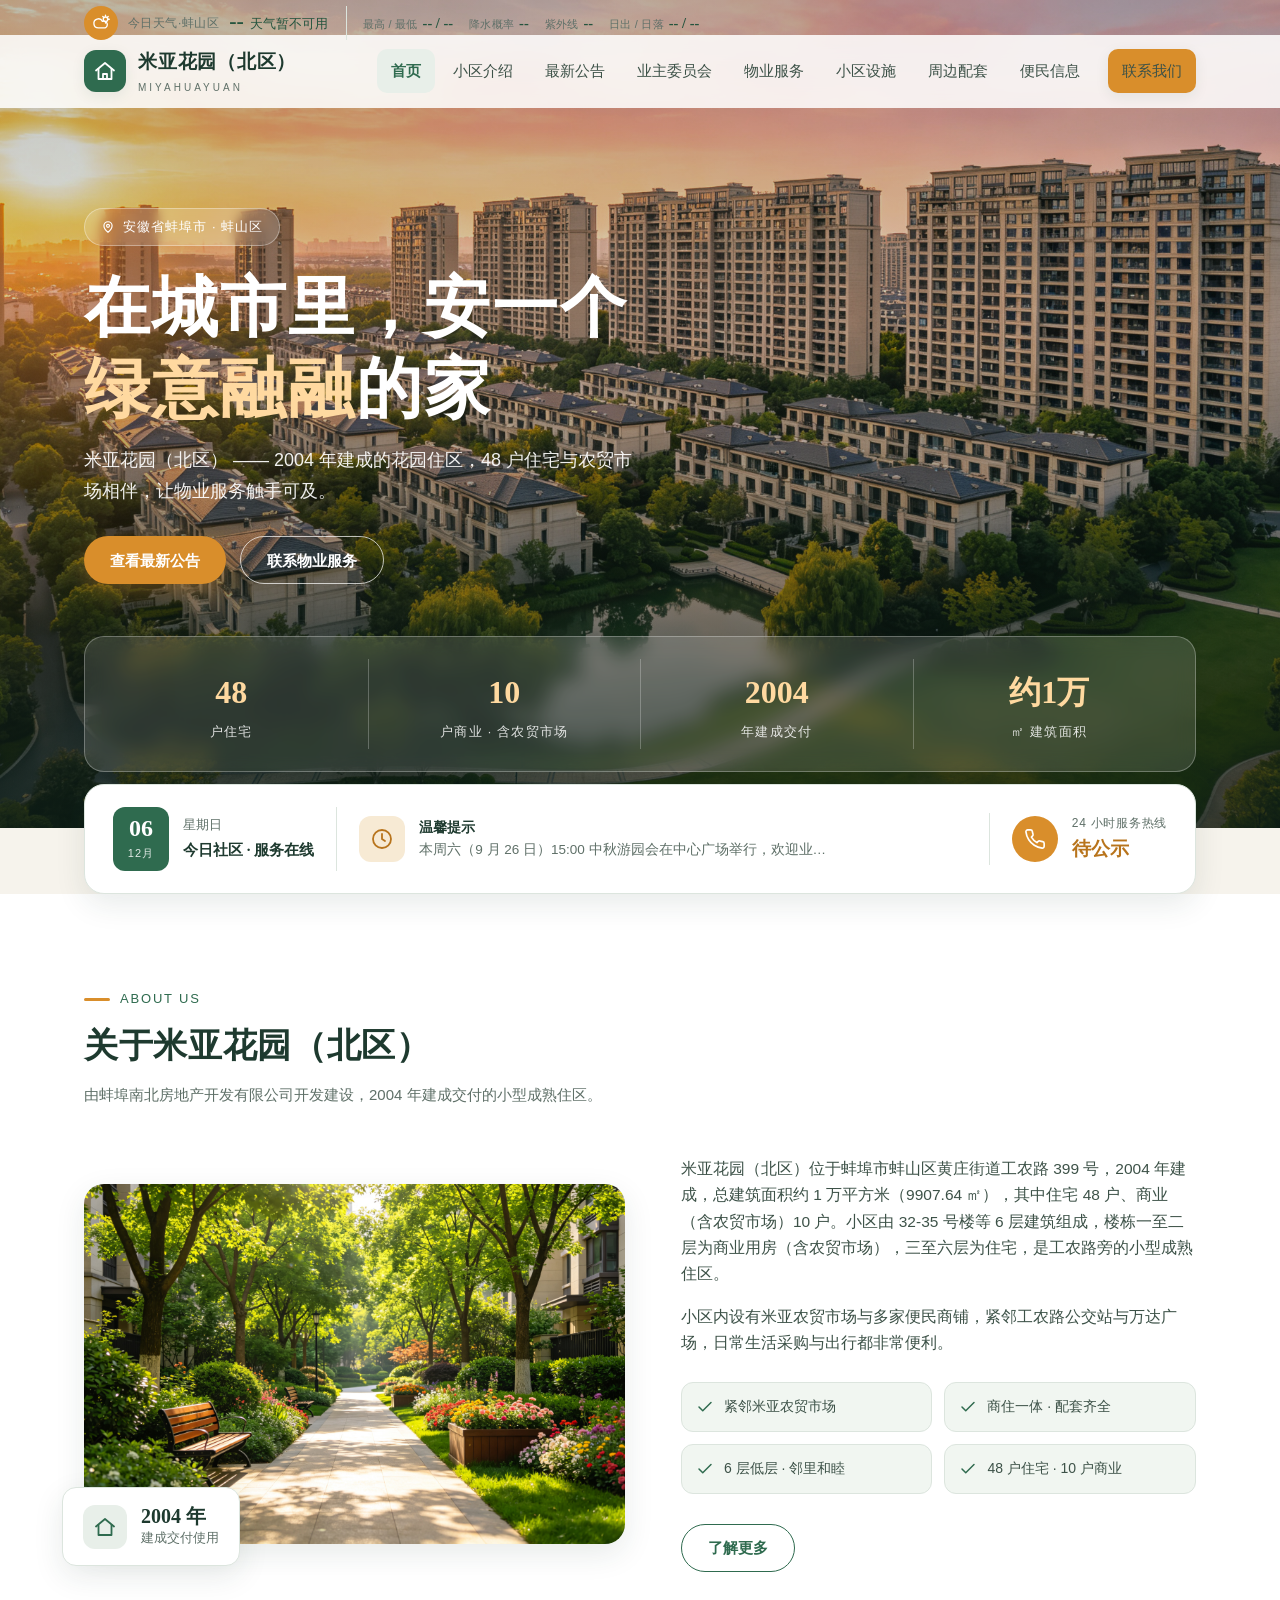
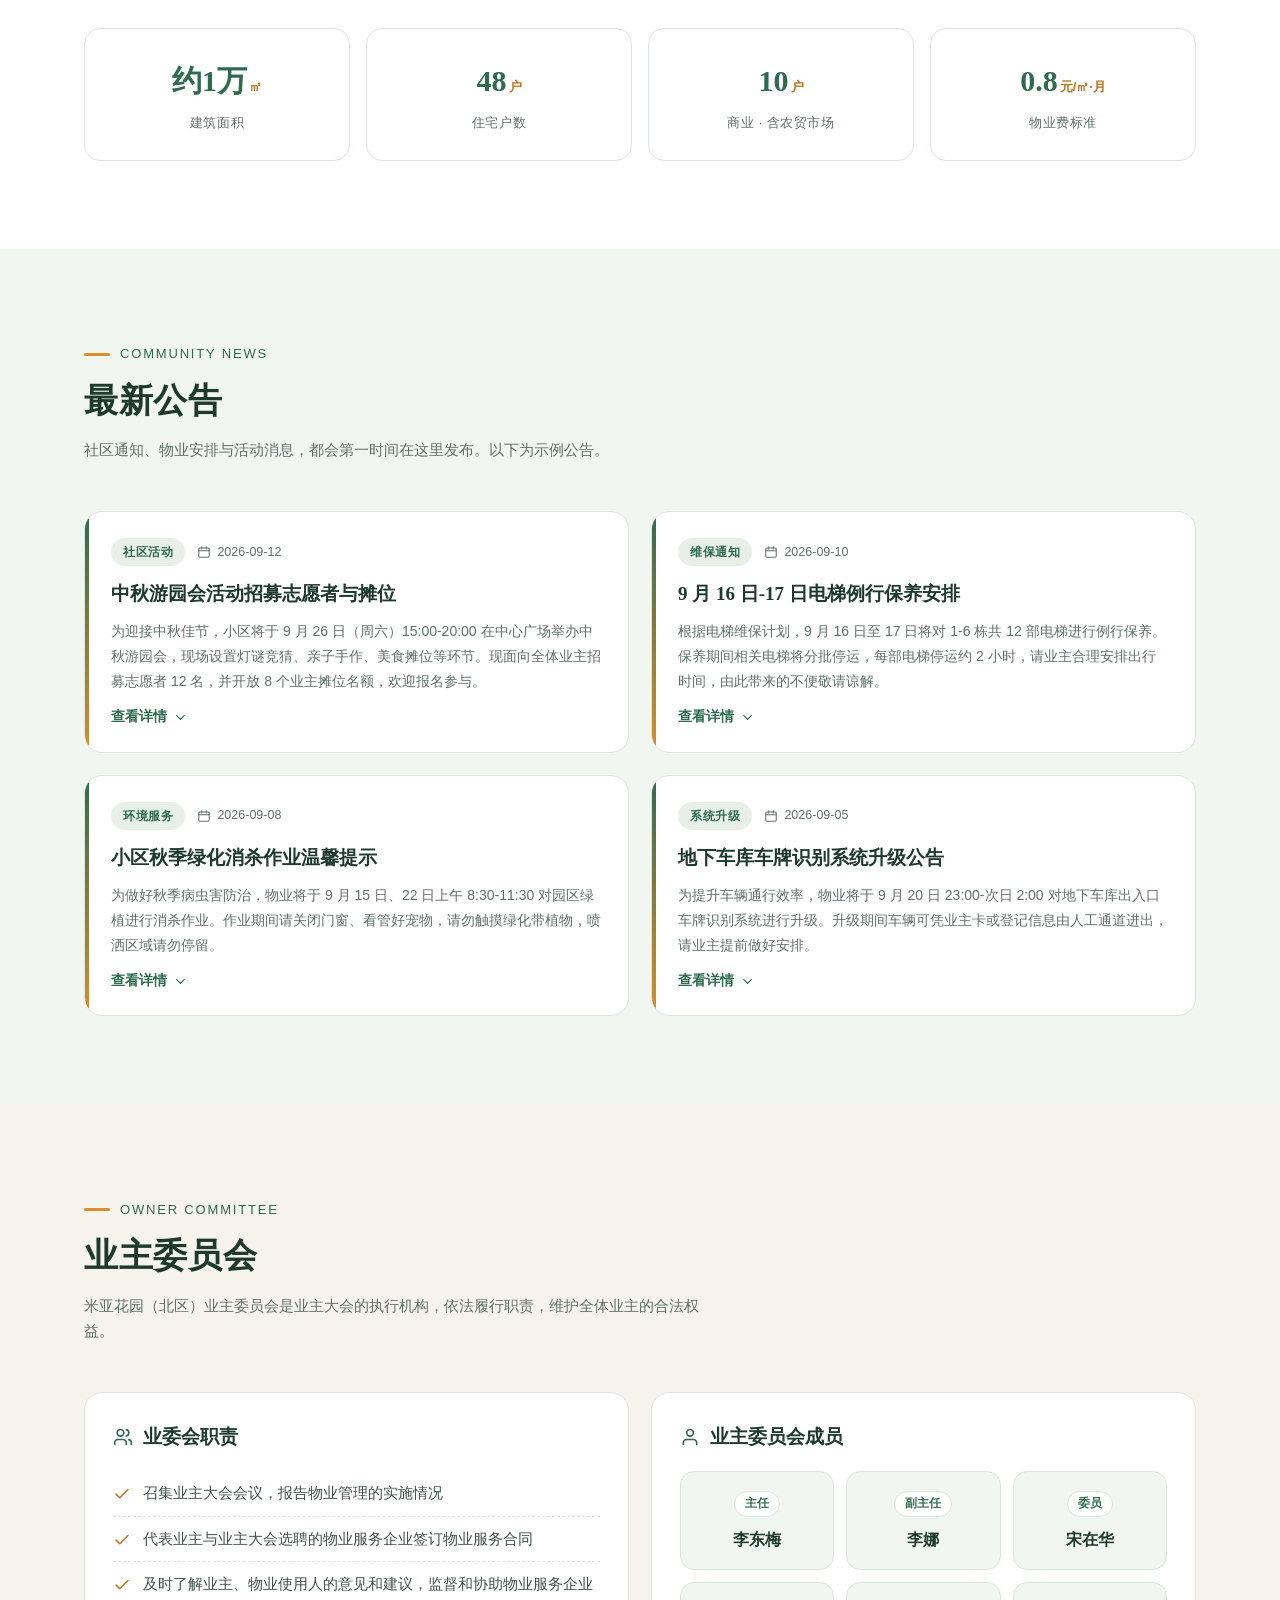
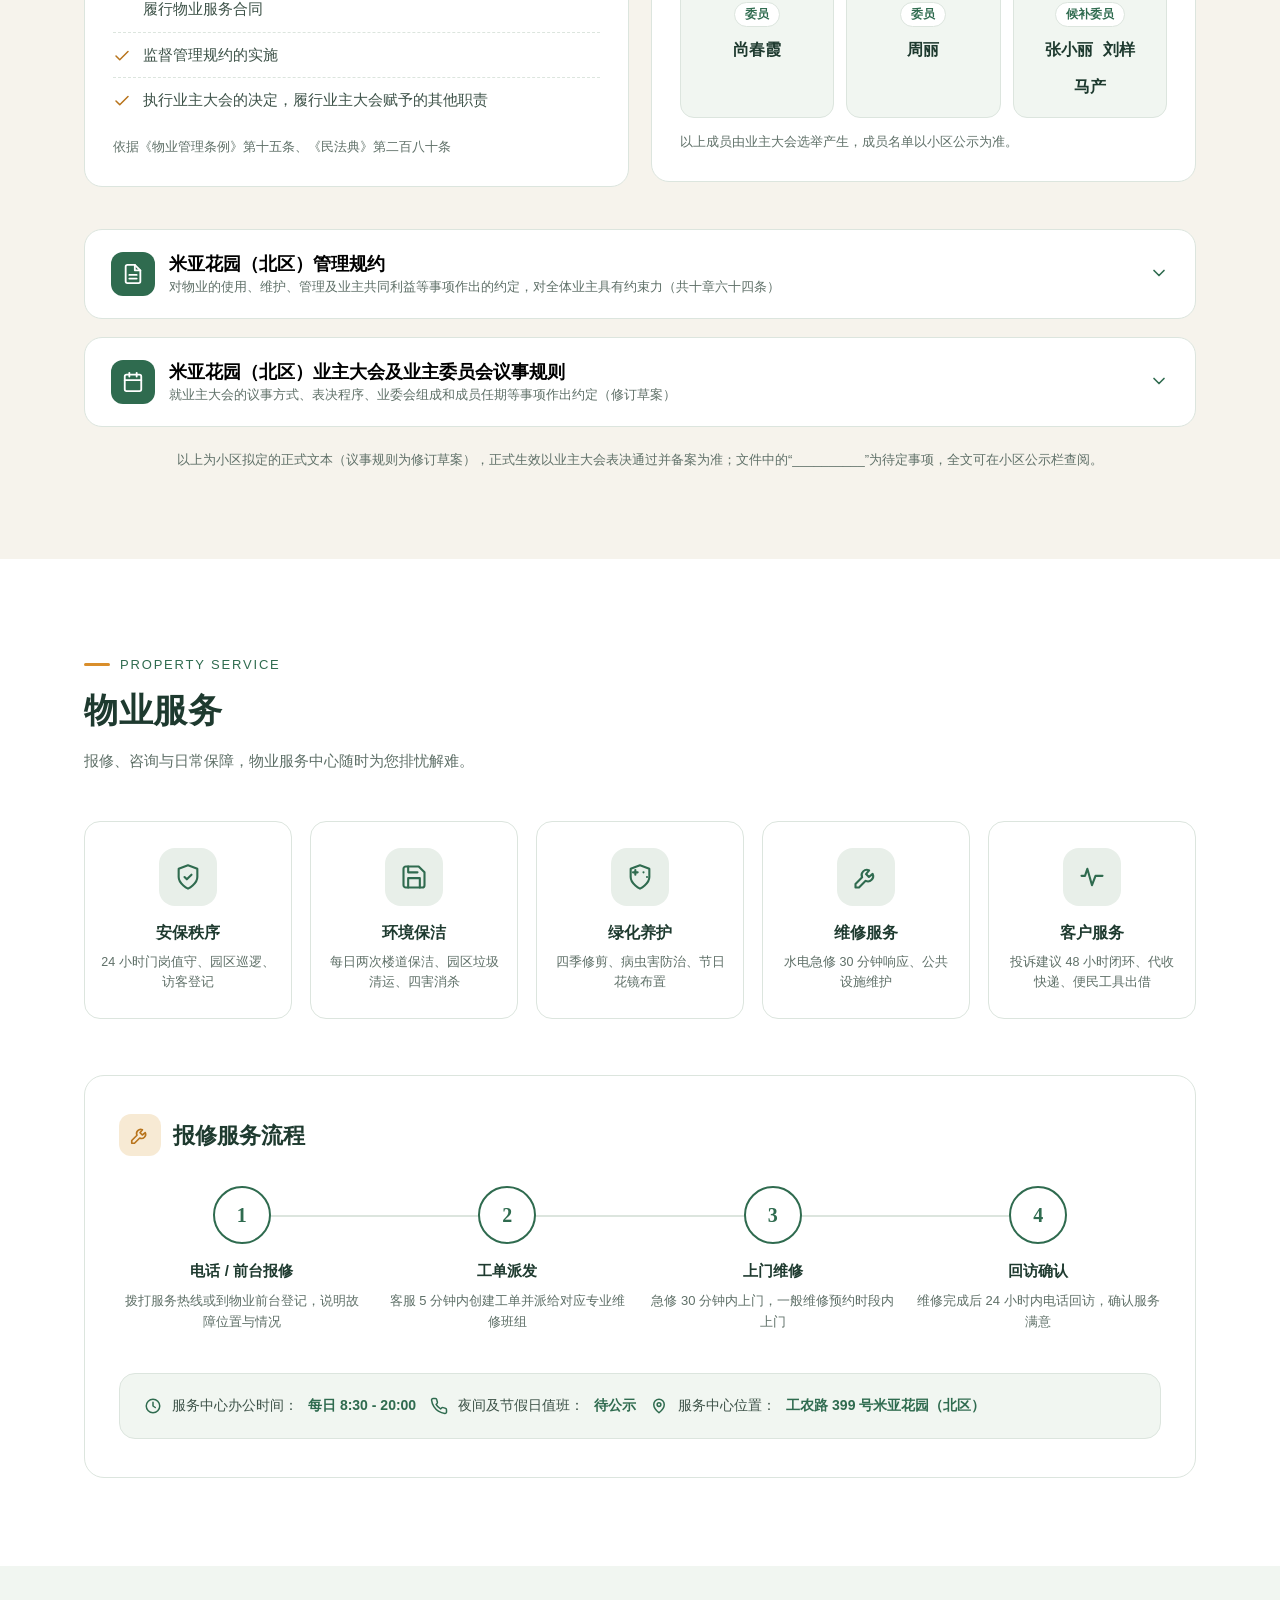
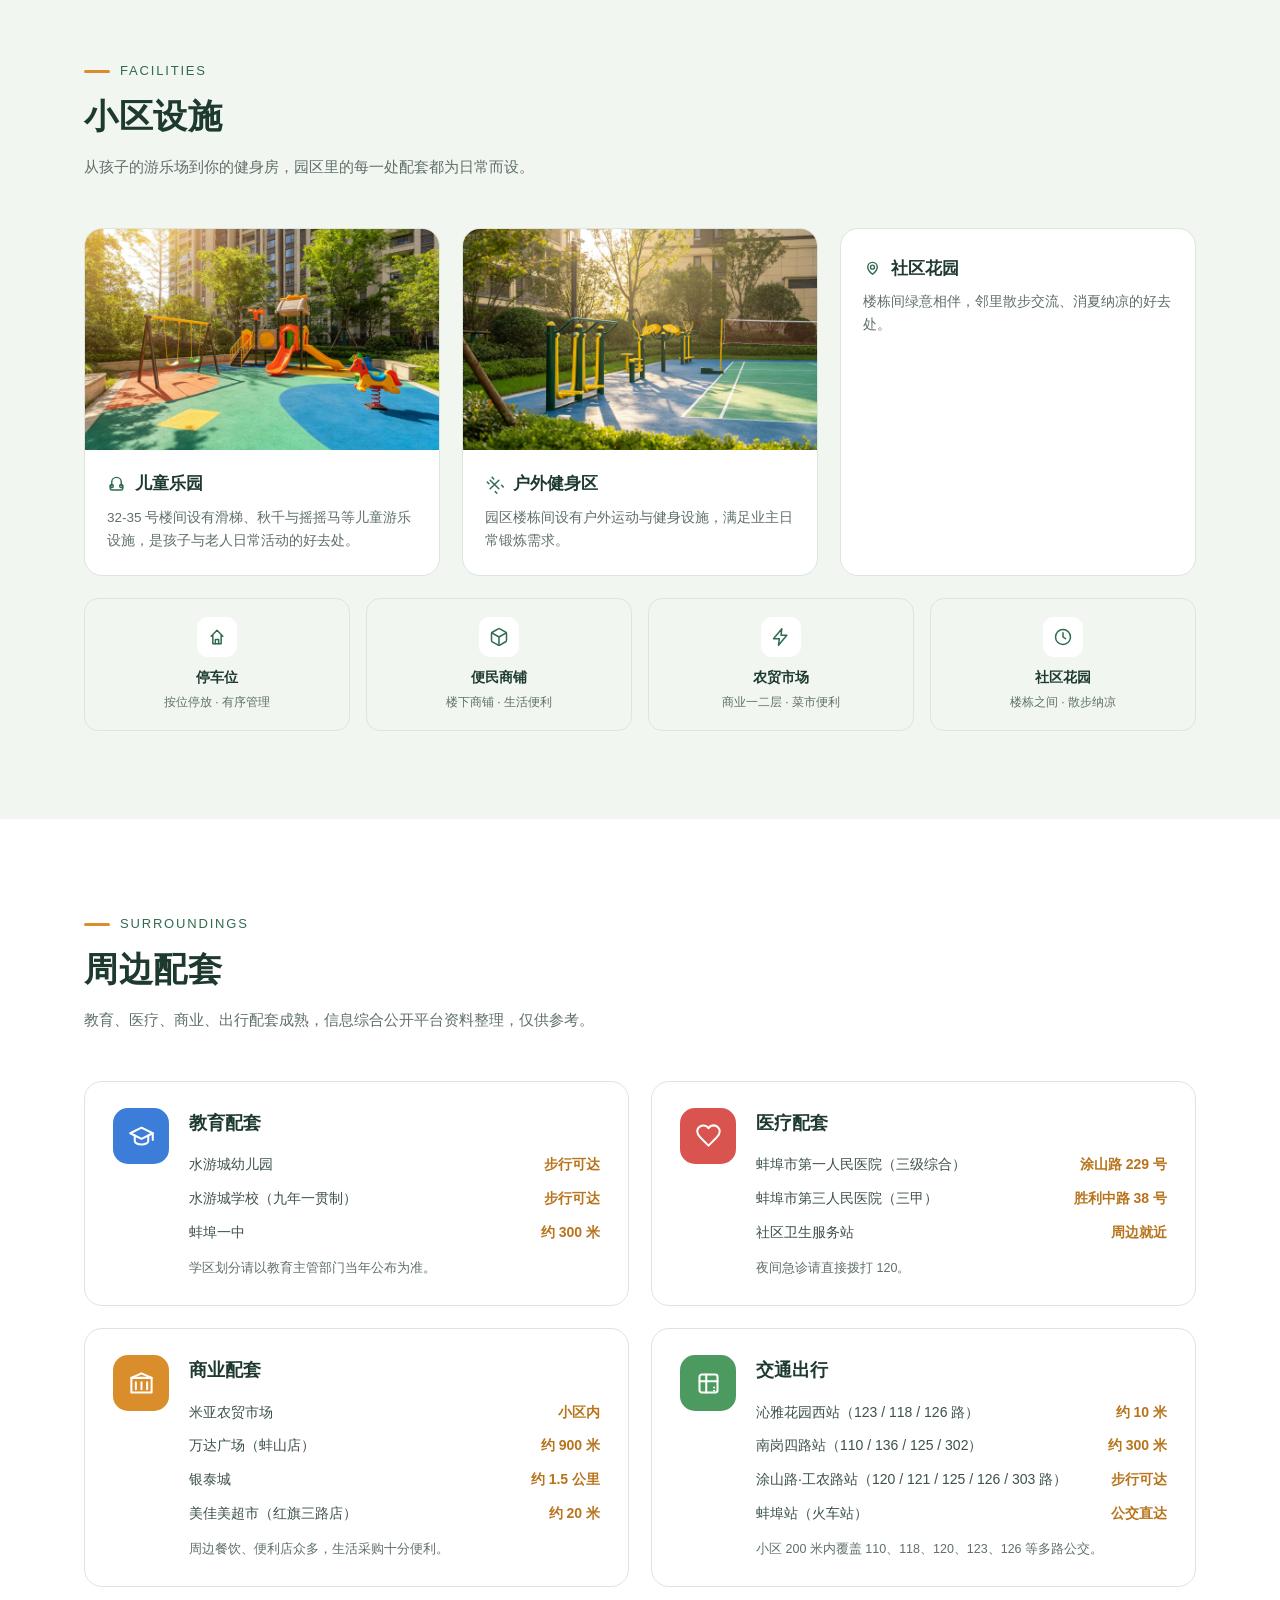
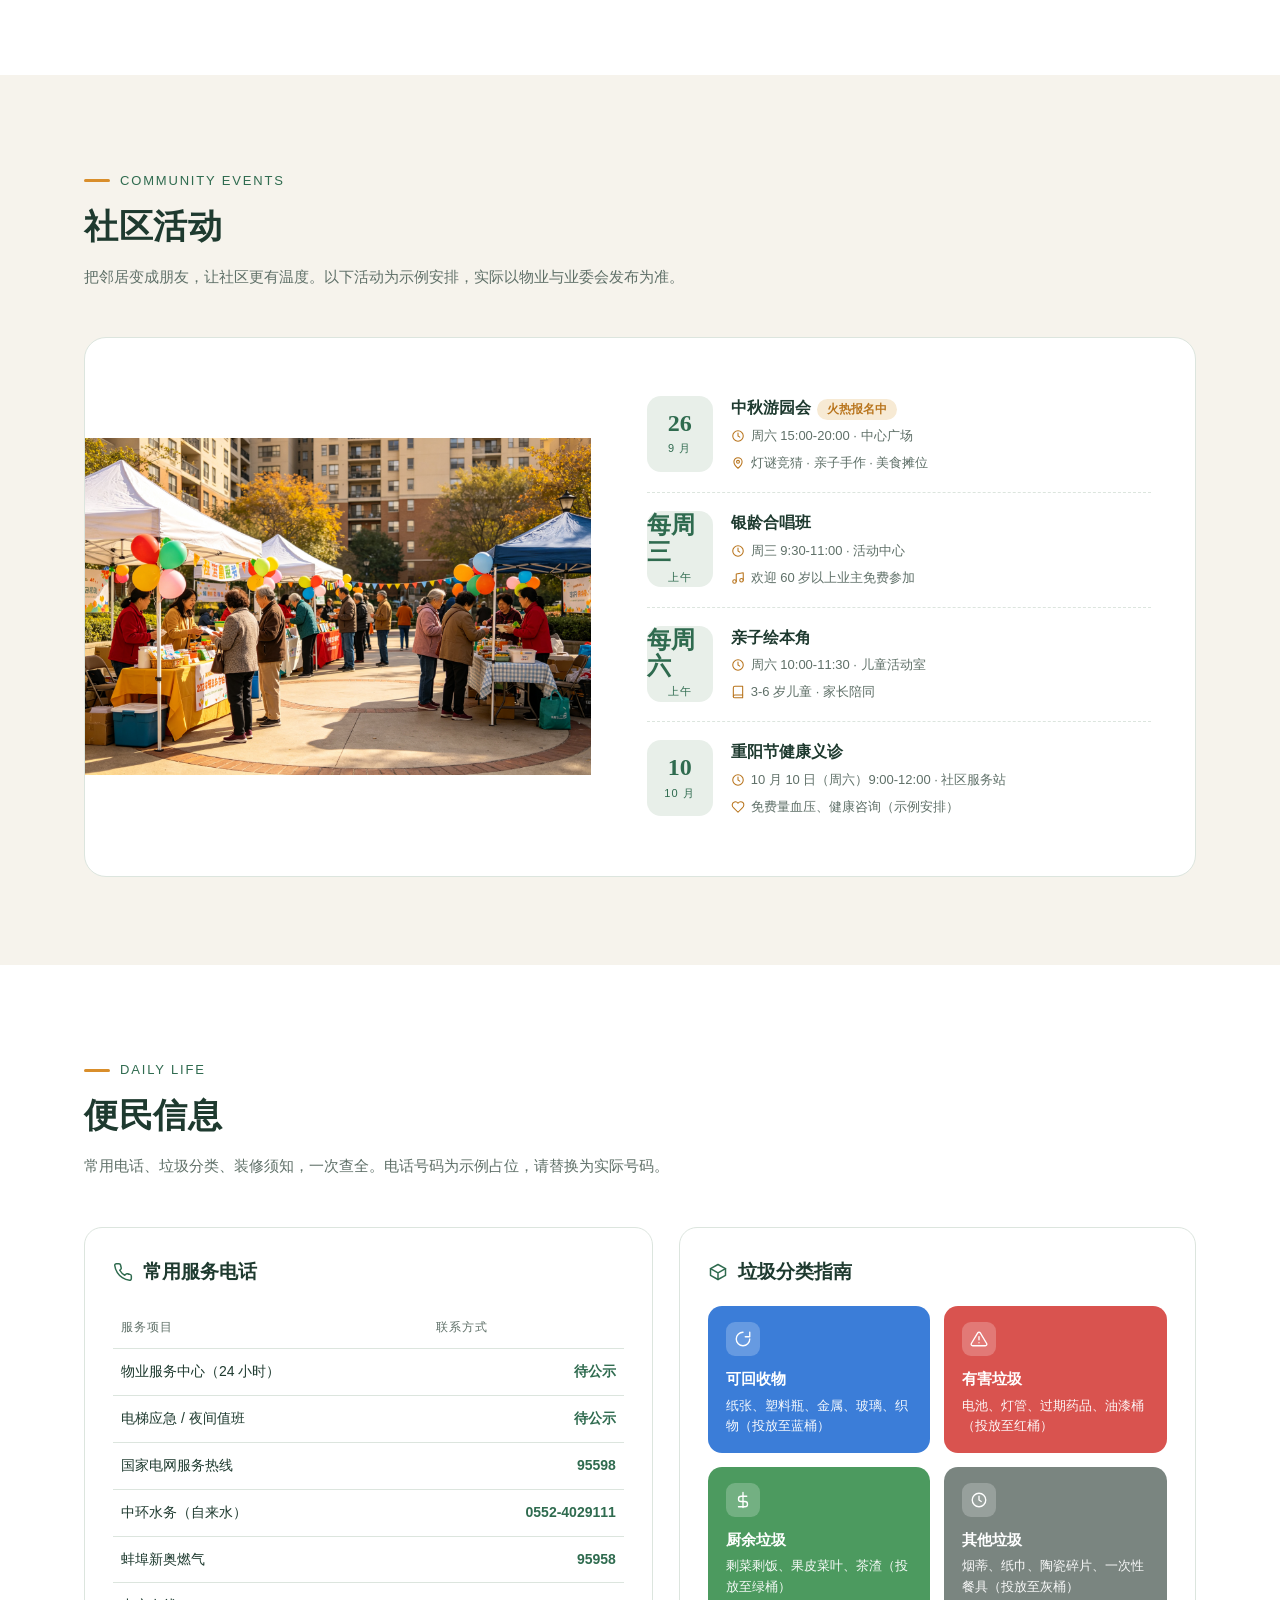
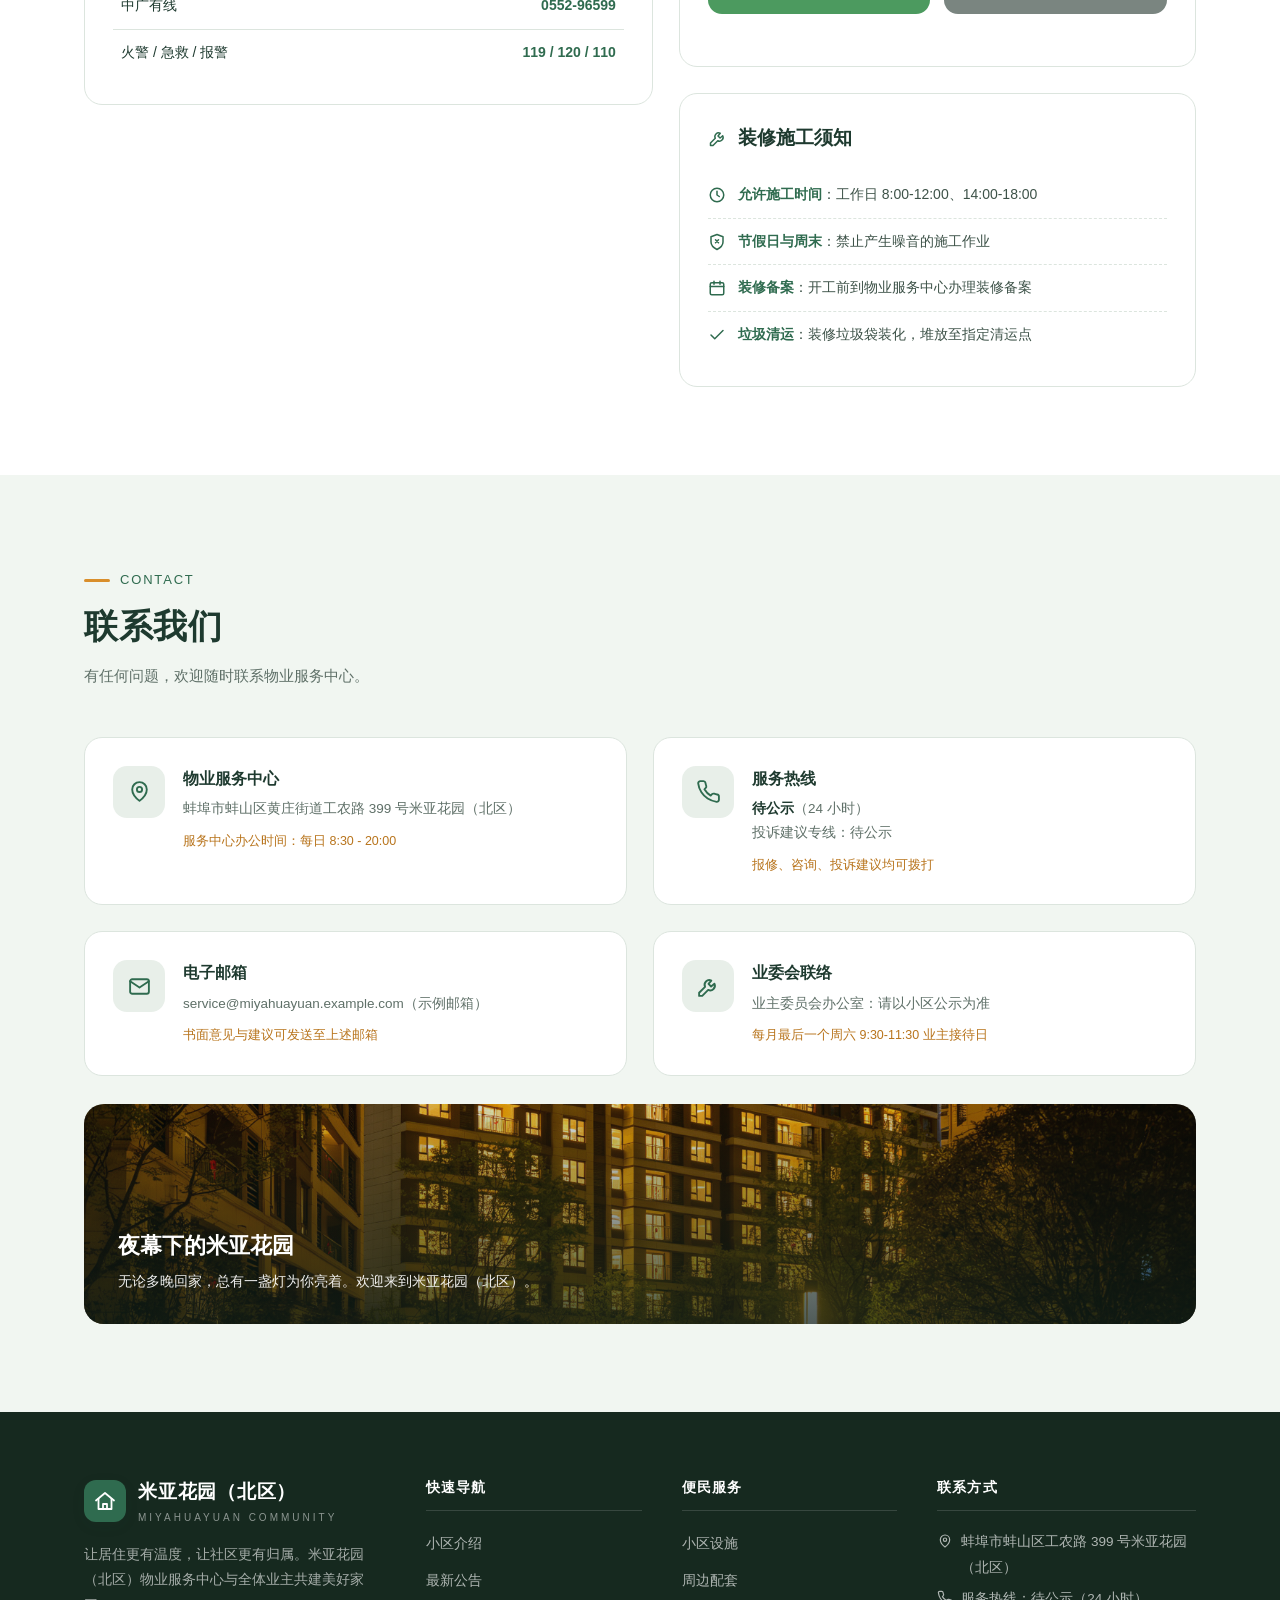
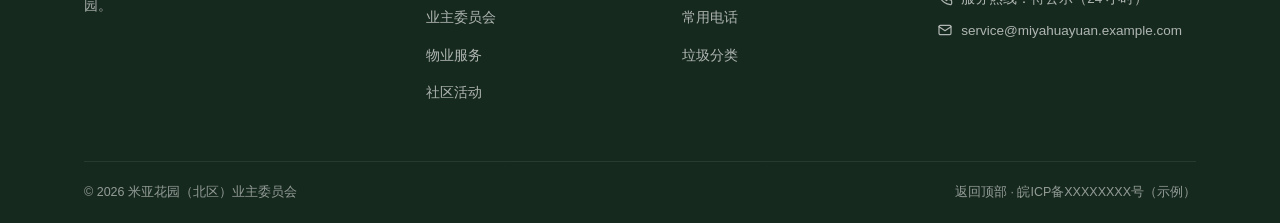
==== index.html @ a862598f "Update index.html" ====
<!DOCTYPE html>
<html lang="zh-CN">
<head>
<meta charset="UTF-8">
<meta name="viewport" content="width=device-width, initial-scale=1.0">
<title>米亚花园（北区） · 宜居生活社区</title>
<meta name="description" content="米亚花园（北区）官方网站：小区介绍、最新公告、物业服务、周边配套与便民信息一站式查询。">
<link rel="stylesheet" href="https://miaoda.feishu.cn/fonts/css2?family=Noto+Serif+SC:wght@500;600;700;900&family=Noto+Sans+SC:wght@300;400;500;700&display=swap">
<style>
/* ===== 基础与设计变量 ===== */
:root{
  --ink:#1E3A2F;
  --ink-2:#3D5248;
  --pine:#2F6B4F;
  --pine-deep:#24543E;
  --leaf:#E8EFE9;
  --leaf-2:#F1F6F1;
  --sand:#F6F3EC;
  --amber:#D98E2B;
  --amber-deep:#B8741C;
  --amber-soft:#F7EAD4;
  --white:#FFFFFF;
  --muted:#5F7068;
  --line:#DCE5DE;
  --shadow:0 10px 30px rgba(30,58,47,.10);
  --shadow-sm:0 4px 14px rgba(30,58,47,.08);
  --radius:16px;
  --font-serif:'Noto Serif SC',Georgia,'Songti SC','SimSun',serif;
  --font-sans:'Noto Sans SC','PingFang SC','Microsoft YaHei',sans-serif;
}
*{margin:0;padding:0;box-sizing:border-box;}
html{scroll-behavior:smooth;}
body{
  font-family:var(--font-sans);
  color:var(--ink);
  background:var(--sand);
  line-height:1.7;
  -webkit-font-smoothing:antialiased;
}
img{display:block;max-width:100%;}
a{color:inherit;text-decoration:none;}
ul{list-style:none;}
button{font-family:inherit;cursor:pointer;border:none;background:none;}
.container{max-width:1160px;margin:0 auto;padding:0 24px;}

/* ===== 通用区块 ===== */
.section{padding:88px 0;}
.section--light{background:var(--white);}
.section--leaf{background:var(--leaf-2);}
.section--sand{background:var(--sand);}
.sec-head{margin-bottom:48px;max-width:640px;}
.sec-eyebrow{
  display:inline-flex;align-items:center;gap:10px;
  font-size:13px;font-weight:500;letter-spacing:.14em;color:var(--pine);
  text-transform:uppercase;
}
.sec-eyebrow::before{content:"";width:26px;height:3px;border-radius:2px;background:var(--amber);}
.sec-title{
  font-family:var(--font-serif);font-size:34px;font-weight:700;
  margin-top:12px;line-height:1.35;letter-spacing:.02em;
}
.sec-sub{margin-top:14px;color:var(--muted);font-size:15px;}
.sec-head--center{margin-left:auto;margin-right:auto;text-align:center;}
.sec-head--center .sec-eyebrow{justify-content:center;}
.sec-head--center .sec-eyebrow::after{content:"";width:26px;height:3px;border-radius:2px;background:var(--amber);}

/* ===== 顶部导航 ===== */
.site-header{
  position:fixed;top:35px;left:0;right:0;z-index:100;
  background:rgba(255,255,255,.86);
  backdrop-filter:blur(12px);
  -webkit-backdrop-filter:blur(12px);
  border-bottom:1px solid transparent;
  transition:border-color .3s,box-shadow .3s;
}
.site-header.scrolled{border-bottom-color:var(--line);box-shadow:0 6px 20px rgba(30,58,47,.07);}
.nav{display:flex;align-items:center;justify-content:space-between;height:72px;}
.brand{display:flex;align-items:center;gap:12px;}
.brand-logo{
  width:42px;height:42px;border-radius:12px;
  background:var(--pine);color:var(--white);
  display:flex;align-items:center;justify-content:center;
  box-shadow:var(--shadow-sm);
}
.brand-name{font-family:var(--font-serif);font-size:19px;font-weight:700;letter-spacing:.04em;}
.brand-sub{display:block;font-size:10px;letter-spacing:.3em;color:var(--muted);font-weight:500;}
.nav-links{display:flex;align-items:center;gap:4px;}
.nav-links a{
  display:inline-block;padding:10px 14px;border-radius:10px;
  font-size:14.5px;color:var(--ink-2);font-weight:500;
  transition:color .2s,background .2s;
}
.nav-links a:hover{color:var(--pine);background:var(--leaf);}
.nav-links a.active{color:var(--pine);background:var(--leaf);font-weight:600;}
.nav-cta{
  margin-left:10px;
  background:var(--amber);color:var(--white);
  padding:10px 20px;border-radius:999px;font-size:14px;font-weight:600;
  box-shadow:var(--shadow-sm);transition:background .2s,transform .2s;
}
.nav-cta:hover{background:var(--amber-deep);transform:translateY(-1px);}
.nav-toggle{display:none;width:44px;height:44px;align-items:center;justify-content:center;border-radius:10px;color:var(--ink);}
.nav-toggle:hover{background:var(--leaf);}
.nav-toggle svg{width:24px;height:24px;}

/* ===== Hero 首屏 ===== */
.hero{
  position:relative;min-height:92vh;
  display:flex;align-items:flex-end;
  padding:140px 0 0;
  color:var(--white);
  overflow:hidden;
}
.hero-bg{
  position:absolute;inset:0;z-index:0;
  background-size:cover;background-position:center;
}
.hero-bg::after{
  content:"";position:absolute;inset:0;
  background:linear-gradient(180deg,rgba(16,38,29,.28) 0%,rgba(16,38,29,.12) 40%,rgba(14,32,25,.78) 100%);
}
.hero-inner{position:relative;z-index:2;width:100%;padding-bottom:56px;}
.hero-tag{
  display:inline-flex;align-items:center;gap:8px;
  background:rgba(255,255,255,.16);backdrop-filter:blur(6px);
  border:1px solid rgba(255,255,255,.35);
  padding:7px 16px;border-radius:999px;
  font-size:13px;letter-spacing:.08em;font-weight:500;
}
.hero-title{
  font-family:var(--font-serif);
  font-size:clamp(38px,6vw,66px);font-weight:900;
  line-height:1.22;letter-spacing:.03em;
  margin:22px 0 16px;
}
.hero-title .hl{color:#FFD9A0;}
.hero-sub{
  font-size:clamp(15px,1.6vw,18px);font-weight:300;
  max-width:560px;color:rgba(255,255,255,.92);
}
.hero-actions{display:flex;gap:14px;margin-top:30px;flex-wrap:wrap;}
.btn{
  display:inline-flex;align-items:center;justify-content:center;gap:8px;
  min-height:48px;padding:0 26px;border-radius:999px;
  font-size:15px;font-weight:600;transition:transform .2s,box-shadow .2s,background .2s;
}
.btn--amber{background:var(--amber);color:var(--white);box-shadow:0 8px 22px rgba(217,142,43,.35);}
.btn--amber:hover{background:var(--amber-deep);transform:translateY(-2px);}
.btn--ghost{border:1.5px solid rgba(255,255,255,.7);color:var(--white);}
.btn--ghost:hover{background:rgba(255,255,255,.14);transform:translateY(-2px);}
.btn--outline{border:1.5px solid var(--pine);color:var(--pine);}
.btn--outline:hover{background:var(--leaf);}
.hero-stats{
  margin-top:52px;
  display:grid;grid-template-columns:repeat(4,1fr);
  background:rgba(255,255,255,.13);backdrop-filter:blur(10px);
  border:1px solid rgba(255,255,255,.28);
  border-radius:20px;padding:22px 10px;
}
.hstat{text-align:center;padding:6px 10px;}
.hstat + .hstat{border-left:1px solid rgba(255,255,255,.25);}
.hstat-num{font-family:var(--font-serif);font-size:clamp(22px,2.6vw,32px);font-weight:700;color:#FFD9A0;}
.hstat-label{font-size:12.5px;letter-spacing:.1em;color:rgba(255,255,255,.85);margin-top:2px;}

/* ===== 今日社区信息栏（签名元素） ===== */
.today-bar{margin-top:-44px;position:relative;z-index:5;}
.today-card{
  background:var(--white);border-radius:20px;box-shadow:var(--shadow);
  border:1px solid var(--line);
  display:grid;grid-template-columns:auto 1fr auto;gap:22px;align-items:center;
  padding:22px 28px;
}
.today-date{
  display:flex;align-items:center;gap:14px;
  padding-right:22px;border-right:1px solid var(--line);
}
.today-date .d-num{
  width:56px;height:64px;border-radius:12px;background:var(--pine);color:var(--white);
  display:flex;flex-direction:column;align-items:center;justify-content:center;
}
.today-date .d-num b{font-family:var(--font-serif);font-size:24px;line-height:1;}
.today-date .d-num span{font-size:11px;letter-spacing:.1em;margin-top:4px;opacity:.85;}
.today-date .d-info .d-week{font-size:13px;color:var(--muted);}
.today-date .d-info .d-text{font-family:var(--font-serif);font-size:15px;font-weight:600;margin-top:2px;}
.today-msg{display:flex;align-items:center;gap:14px;min-width:0;}
.today-msg .ic{
  flex:none;width:46px;height:46px;border-radius:12px;background:var(--amber-soft);
  color:var(--amber-deep);display:flex;align-items:center;justify-content:center;
}
.today-msg .ic svg{width:24px;height:24px;}
.today-msg .t-title{font-size:14px;font-weight:600;}
.today-msg .t-text{font-size:13.5px;color:var(--muted);white-space:nowrap;overflow:hidden;text-overflow:ellipsis;max-width:420px;}
.today-hotline{display:flex;align-items:center;gap:14px;padding-left:22px;border-left:1px solid var(--line);}
.today-hotline .ic{
  width:46px;height:46px;border-radius:50%;background:var(--amber);color:var(--white);
  display:flex;align-items:center;justify-content:center;flex:none;
}
.today-hotline .ic svg{width:22px;height:22px;}
.today-hotline .h-label{font-size:12px;color:var(--muted);letter-spacing:.06em;}
.today-hotline .h-num{font-family:var(--font-serif);font-size:19px;font-weight:700;color:var(--amber-deep);white-space:nowrap;}

/* ===== 今日天气条（悬浮页面顶端） ===== */
.weather-bar{
  position:fixed;top:0;left:0;right:0;z-index:120;
  background:transparent;border-bottom:none;
  box-shadow:none;
}
.wb-inner{
  max-width:1160px;margin:0 auto;padding:6px 24px;
  display:flex;flex-wrap:nowrap;align-items:center;gap:0 16px;
}
section[id]{scroll-margin-top:120px;}
.weather-bar .wb-lead{display:flex;align-items:center;gap:10px;padding-right:18px;border-right:1px solid var(--line);white-space:nowrap;}
.weather-bar .wb-ic{width:34px;height:34px;border-radius:50%;background:var(--amber);color:var(--white);display:flex;align-items:center;justify-content:center;flex:none;}
.weather-bar .wb-ic svg{width:18px;height:18px;}
.weather-bar .wb-loc{font-size:12px;color:var(--muted);letter-spacing:.04em;white-space:nowrap;}
.weather-bar .wb-now{display:flex;align-items:baseline;gap:6px;white-space:nowrap;}
.weather-bar .wb-now b{font-family:var(--font-serif);font-size:22px;font-weight:700;color:var(--pine-deep);line-height:1;}
.weather-bar .wb-now i{font-style:normal;font-size:13px;color:var(--pine-deep);}
.weather-bar .wb-item{display:flex;align-items:baseline;gap:5px;white-space:nowrap;}
.weather-bar .wb-item .wb-label{font-size:11px;color:var(--muted);letter-spacing:.02em;}
.weather-bar .wb-item .wb-val{font-family:var(--font-serif);font-size:14.5px;font-weight:700;color:var(--pine-deep);}
.weather-bar .wb-tip{margin-left:auto;font-size:12px;color:var(--amber-deep);font-weight:600;white-space:nowrap;}

/* ===== 关于小区 ===== */
.about-grid{display:grid;grid-template-columns:1.05fr 1fr;gap:56px;align-items:center;}
.about-media{position:relative;}
.about-media .main-img{border-radius:20px;box-shadow:var(--shadow);aspect-ratio:3/2;object-fit:cover;width:100%;}
.about-media .float-card{
  position:absolute;left:-22px;bottom:-22px;
  background:var(--white);border-radius:14px;box-shadow:var(--shadow);
  padding:16px 20px;display:flex;align-items:center;gap:14px;
  border:1px solid var(--line);
}
.float-card .f-ic{
  width:44px;height:44px;border-radius:12px;background:var(--leaf);
  color:var(--pine);display:flex;align-items:center;justify-content:center;
}
.float-card .f-ic svg{width:24px;height:24px;}
.float-card .f-num{font-family:var(--font-serif);font-size:20px;font-weight:700;line-height:1.2;}
.float-card .f-label{font-size:12.5px;color:var(--muted);}
.about-body p{color:var(--ink-2);font-size:15.5px;margin-bottom:16px;}
.about-body p:last-of-type{margin-bottom:0;}
.about-points{display:grid;grid-template-columns:1fr 1fr;gap:12px;margin:26px 0 30px;}
.apoint{
  display:flex;align-items:center;gap:10px;
  background:var(--leaf-2);border:1px solid var(--line);
  border-radius:12px;padding:12px 14px;font-size:14px;font-weight:500;color:var(--ink-2);
}
.apoint svg{width:18px;height:18px;color:var(--pine);flex:none;}
.stats-grid{display:grid;grid-template-columns:repeat(4,1fr);gap:16px;margin-top:56px;}
.stat-card{
  background:var(--white);border:1px solid var(--line);border-radius:16px;
  padding:26px 20px;text-align:center;transition:transform .25s,box-shadow .25s;
}
.stat-card:hover{transform:translateY(-4px);box-shadow:var(--shadow-sm);}
.stat-card .s-num{font-family:var(--font-serif);font-size:30px;font-weight:700;color:var(--pine);}
.stat-card .s-unit{font-size:13px;color:var(--amber-deep);font-weight:600;margin-left:2px;}
.stat-card .s-label{font-size:13px;color:var(--muted);margin-top:6px;letter-spacing:.04em;}
.bar-row{margin-top:14px;}
.bar-track{height:8px;border-radius:99px;background:var(--leaf);overflow:hidden;margin-top:10px;}
.bar-fill{height:100%;border-radius:99px;background:linear-gradient(90deg,var(--pine),#4C8A6B);}

/* ===== 公告 ===== */
.news-grid{display:grid;grid-template-columns:repeat(2,1fr);gap:22px;}
.news-card{
  position:relative;background:var(--white);border:1px solid var(--line);
  border-radius:18px;padding:26px 26px 22px;overflow:hidden;
  transition:transform .25s,box-shadow .25s;
}
.news-card::before{
  content:"";position:absolute;left:0;top:0;bottom:0;width:4px;
  background:linear-gradient(180deg,var(--pine),var(--amber));
}
.news-card:hover{transform:translateY(-4px);box-shadow:var(--shadow);}
.news-top{display:flex;align-items:center;gap:12px;margin-bottom:14px;}
.news-badge{
  font-size:12px;font-weight:600;letter-spacing:.05em;
  background:var(--leaf);color:var(--pine);
  padding:4px 12px;border-radius:999px;
}
.news-date{font-size:12.5px;color:var(--muted);display:flex;align-items:center;gap:6px;}
.news-date svg{width:14px;height:14px;}
.news-title{font-family:var(--font-serif);font-size:19px;font-weight:700;line-height:1.5;margin-bottom:10px;}
.news-desc{font-size:14px;color:var(--muted);line-height:1.8;display:-webkit-box;-webkit-line-clamp:3;-webkit-box-orient:vertical;overflow:hidden;}
.news-more{
  margin-top:14px;display:inline-flex;align-items:center;gap:6px;
  color:var(--pine);font-size:13.5px;font-weight:600;
}
.news-more svg{width:15px;height:15px;transition:transform .2s;}
.news-card.open .news-more svg{transform:rotate(180deg);}
.news-full{display:none;margin-top:14px;padding-top:14px;border-top:1px dashed var(--line);font-size:14px;color:var(--ink-2);line-height:1.9;}
.news-card.open .news-full{display:block;}
.news-card.open .news-desc{display:none;}

/* ===== 物业服务 ===== */
.service-grid{display:grid;grid-template-columns:repeat(5,1fr);gap:18px;}
.service-item{
  background:var(--white);border:1px solid var(--line);border-radius:16px;
  padding:26px 16px;text-align:center;transition:transform .25s,box-shadow .25s;
}
.service-item:hover{transform:translateY(-4px);box-shadow:var(--shadow-sm);}
.service-item .s-ic{
  width:58px;height:58px;margin:0 auto 14px;border-radius:16px;
  background:var(--leaf);color:var(--pine);
  display:flex;align-items:center;justify-content:center;
}
.service-item .s-ic svg{width:28px;height:28px;}
.service-item h4{font-size:15.5px;font-weight:600;margin-bottom:6px;}
.service-item p{font-size:12.5px;color:var(--muted);line-height:1.6;}
.process-wrap{
  margin-top:56px;background:var(--white);border:1px solid var(--line);
  border-radius:20px;padding:38px 34px;
}
.process-title{font-family:var(--font-serif);font-size:22px;font-weight:700;margin-bottom:30px;display:flex;align-items:center;gap:12px;}
.process-title .p-ic{
  width:42px;height:42px;border-radius:12px;background:var(--amber-soft);
  color:var(--amber-deep);display:flex;align-items:center;justify-content:center;
}
.process-title .p-ic svg{width:22px;height:22px;}
.process-steps{display:grid;grid-template-columns:repeat(4,1fr);gap:20px;position:relative;}
.process-steps::before{
  content:"";position:absolute;top:29px;left:12%;right:12%;
  height:2px;background:var(--line);
}
.step{position:relative;text-align:center;}
.step-num{
  position:relative;z-index:2;width:58px;height:58px;margin:0 auto 14px;
  border-radius:50%;background:var(--white);border:2px solid var(--pine);
  color:var(--pine);font-family:var(--font-serif);font-size:20px;font-weight:700;
  display:flex;align-items:center;justify-content:center;
}
.step h5{font-size:15px;font-weight:600;margin-bottom:6px;}
.step p{font-size:13px;color:var(--muted);line-height:1.65;}
.svc-info{
  margin-top:40px;display:flex;flex-wrap:wrap;gap:14px;
  background:var(--leaf-2);border:1px solid var(--line);border-radius:16px;padding:20px 24px;
}
.svc-info .si{
  display:flex;align-items:center;gap:10px;font-size:14px;color:var(--ink-2);
}
.svc-info .si svg{width:18px;height:18px;color:var(--pine);flex:none;}
.svc-info .si b{color:var(--pine);}

/* ===== 小区设施 ===== */
.facility-grid{display:grid;grid-template-columns:repeat(3,1fr);gap:22px;}
.facility-card{
  background:var(--white);border:1px solid var(--line);border-radius:18px;overflow:hidden;
  transition:transform .25s,box-shadow .25s;
}
.facility-card:hover{transform:translateY(-4px);box-shadow:var(--shadow);}
.facility-card .f-img{aspect-ratio:16/10;object-fit:cover;width:100%;}
.facility-card .f-body{padding:20px 22px 22px;}
.facility-card h4{font-family:var(--font-serif);font-size:17px;font-weight:700;display:flex;align-items:center;gap:9px;}
.facility-card h4 svg{width:19px;height:19px;color:var(--pine);}
.facility-card p{font-size:13.5px;color:var(--muted);margin-top:8px;line-height:1.7;}
.facility-mini{display:grid;grid-template-columns:repeat(4,1fr);gap:16px;margin-top:22px;}
.fmini{
  background:var(--leaf-2);border:1px solid var(--line);border-radius:14px;
  padding:18px 14px;text-align:center;
}
.fmini .fm-ic{width:40px;height:40px;margin:0 auto 10px;border-radius:11px;background:var(--white);color:var(--pine);display:flex;align-items:center;justify-content:center;}
.fmini .fm-ic svg{width:20px;height:20px;}
.fmini h5{font-size:13.5px;font-weight:600;margin-bottom:2px;}
.fmini p{font-size:12px;color:var(--muted);}

/* ===== 周边配套 ===== */
.around-grid{display:grid;grid-template-columns:repeat(2,1fr);gap:22px;}
.around-card{
  background:var(--white);border:1px solid var(--line);border-radius:18px;
  padding:26px 28px;display:flex;gap:20px;align-items:flex-start;
  transition:transform .25s,box-shadow .25s;
}
.around-card:hover{transform:translateY(-3px);box-shadow:var(--shadow-sm);}
.around-card .a-ic{
  flex:none;width:56px;height:56px;border-radius:15px;
  display:flex;align-items:center;justify-content:center;color:var(--white);
}
.around-card .a-ic svg{width:27px;height:27px;}
.around-card h4{font-family:var(--font-serif);font-size:18px;font-weight:700;margin-bottom:10px;}
.around-card ul li{
  display:flex;justify-content:space-between;gap:16px;
  font-size:14px;color:var(--ink-2);padding:5px 0;
}
.around-card ul li span.dist{color:var(--amber-deep);font-weight:600;white-space:nowrap;}
.around-card .a-note{font-size:12.5px;color:var(--muted);margin-top:8px;}

/* ===== 社区活动 ===== */
.events-wrap{
  display:grid;grid-template-columns:1fr 1.1fr;gap:48px;align-items:center;
  background:var(--white);border:1px solid var(--line);border-radius:22px;overflow:hidden;
}
.events-media img{width:100%;height:100%;object-fit:cover;}
.events-body{padding:40px 44px 40px 8px;}
.event-item{
  display:flex;gap:18px;padding:18px 0;border-bottom:1px dashed var(--line);
}
.event-item:last-child{border-bottom:none;}
.event-date{
  flex:none;width:66px;height:76px;border-radius:14px;background:var(--leaf);
  display:flex;flex-direction:column;align-items:center;justify-content:center;
  color:var(--pine);
}
.event-date b{font-family:var(--font-serif);font-size:24px;line-height:1.1;}
.event-date span{font-size:11px;letter-spacing:.1em;margin-top:3px;}
.event-info h5{font-size:15.5px;font-weight:600;line-height:1.5;}
.event-info p{font-size:13px;color:var(--muted);margin-top:5px;display:flex;align-items:center;gap:6px;flex-wrap:wrap;}
.event-info p svg{width:14px;height:14px;color:var(--amber-deep);}
.event-tag{
  display:inline-block;font-size:11.5px;font-weight:600;color:var(--amber-deep);
  background:var(--amber-soft);padding:2px 10px;border-radius:999px;margin-left:6px;
}

/* ===== 便民信息 ===== */
.life-grid{display:grid;grid-template-columns:1.1fr 1fr;gap:26px;align-items:start;}
.life-card{
  background:var(--white);border:1px solid var(--line);border-radius:18px;padding:28px;
}
.life-card h4{font-family:var(--font-serif);font-size:19px;font-weight:700;margin-bottom:18px;display:flex;align-items:center;gap:10px;}
.life-card h4 svg{width:20px;height:20px;color:var(--pine);}
.phone-table{width:100%;border-collapse:collapse;}
.phone-table th,.phone-table td{padding:11px 8px;text-align:left;font-size:14px;border-bottom:1px solid var(--line);}
.phone-table th{font-size:12px;letter-spacing:.08em;color:var(--muted);font-weight:500;}
.phone-table td:last-child{text-align:right;font-weight:600;color:var(--pine);font-variant-numeric:tabular-nums;white-space:nowrap;}
.phone-table tr:last-child td{border-bottom:none;}
.trash-grid{display:grid;grid-template-columns:repeat(2,1fr);gap:14px;margin-bottom:24px;}
.trash-item{border-radius:14px;padding:16px 18px;color:var(--white);}
.trash-item h5{font-size:15px;font-weight:700;margin-bottom:4px;}
.trash-item p{font-size:12.5px;line-height:1.65;opacity:.95;}
.trash-item .t-ic{width:34px;height:34px;border-radius:9px;background:rgba(255,255,255,.22);display:flex;align-items:center;justify-content:center;margin-bottom:10px;}
.trash-item .t-ic svg{width:18px;height:18px;}
.t-blue{background:#3B7DD8;}
.t-red{background:#D9534F;}
.t-green{background:#4C9A5F;}
.t-gray{background:#7A8580;}
.rules-list{margin-top:6px;}
.rules-list li{
  display:flex;gap:12px;padding:11px 0;border-bottom:1px dashed var(--line);
  font-size:14px;color:var(--ink-2);
}
.rules-list li:last-child{border-bottom:none;}
.rules-list svg{flex:none;width:18px;height:18px;color:var(--pine);margin-top:3px;}
.rules-list b{color:var(--pine);font-weight:600;}

/* ===== 联系我们 ===== */
.contact-grid{display:grid;grid-template-columns:1fr 1fr;gap:26px;}
.contact-card{
  background:var(--white);border:1px solid var(--line);border-radius:18px;
  padding:28px;display:flex;gap:18px;align-items:flex-start;
}
.contact-card .c-ic{
  flex:none;width:52px;height:52px;border-radius:14px;background:var(--leaf);
  color:var(--pine);display:flex;align-items:center;justify-content:center;
}
.contact-card .c-ic svg{width:25px;height:25px;}
.contact-card h4{font-size:15.5px;font-weight:600;margin-bottom:5px;}
.contact-card p{font-size:13.5px;color:var(--muted);line-height:1.75;}
.contact-card p b{color:var(--ink);font-weight:600;}
.contact-card .c-note{margin-top:10px;font-size:12.5px;color:var(--amber-deep);}
.contact-banner{
  margin-top:28px;border-radius:20px;overflow:hidden;position:relative;min-height:220px;
  display:flex;align-items:flex-end;
}
.contact-banner .cb-img{position:absolute;inset:0;background-size:cover;background-position:center;}
.contact-banner .cb-img::after{content:"";position:absolute;inset:0;background:linear-gradient(180deg,rgba(16,38,29,.15),rgba(14,32,25,.72));}
.contact-banner .cb-text{position:relative;z-index:2;color:var(--white);padding:30px 34px;}
.contact-banner h4{font-family:var(--font-serif);font-size:22px;font-weight:700;margin-bottom:6px;}
.contact-banner p{font-size:14px;opacity:.92;}

/* ===== 页脚 ===== */
.site-footer{background:#16291F;color:rgba(255,255,255,.82);padding:64px 0 0;}
.footer-grid{display:grid;grid-template-columns:1.4fr 1fr 1fr 1.2fr;gap:40px;padding-bottom:46px;}
.footer-brand .brand-name{color:var(--white);}
.footer-brand p{font-size:13.5px;line-height:1.9;margin-top:16px;opacity:.75;max-width:300px;}
.footer-col h5{
  font-size:14px;font-weight:600;color:var(--white);letter-spacing:.08em;
  margin-bottom:18px;padding-bottom:10px;border-bottom:1px solid rgba(255,255,255,.14);
}
.footer-col ul li{margin-bottom:10px;}
.footer-col ul a{font-size:13.5px;opacity:.8;transition:opacity .2s,padding-left .2s;}
.footer-col ul a:hover{opacity:1;padding-left:5px;color:#FFD9A0;}
.footer-col p{font-size:13.5px;opacity:.8;line-height:1.9;margin-bottom:6px;display:flex;gap:8px;align-items:flex-start;}
.footer-col p svg{flex:none;width:16px;height:16px;margin-top:4px;}
.footer-bottom{
  border-top:1px solid rgba(255,255,255,.12);
  padding:20px 0;display:flex;align-items:center;justify-content:space-between;gap:14px;flex-wrap:wrap;
  font-size:12.5px;opacity:.65;
}
.footer-bottom a:hover{color:#FFD9A0;}

/* ===== 回到顶部 ===== */
.back-top{
  position:fixed;right:26px;bottom:30px;z-index:90;
  width:48px;height:48px;border-radius:50%;
  background:var(--pine);color:var(--white);
  display:flex;align-items:center;justify-content:center;
  box-shadow:var(--shadow);opacity:0;pointer-events:none;
  transform:translateY(12px);transition:opacity .3s,transform .3s,background .2s;
}
.back-top.show{opacity:1;pointer-events:auto;transform:translateY(0);}
.back-top:hover{background:var(--pine-deep);}
.back-top svg{width:22px;height:22px;}

/* ===== 业主委员会 ===== */
.committee-grid{display:grid;grid-template-columns:repeat(2,1fr);gap:22px;align-items:start;}
.committee-card{background:var(--white);border:1px solid var(--line);border-radius:18px;padding:28px;}
.committee-card h4{font-family:var(--font-serif);font-size:19px;font-weight:700;margin-bottom:18px;display:flex;align-items:center;gap:10px;}
.committee-card h4 svg{width:20px;height:20px;color:var(--pine);}
.duty-list li{
  display:flex;gap:12px;padding:10px 0;border-bottom:1px dashed var(--line);
  font-size:14.5px;color:var(--ink-2);line-height:1.7;
}
.duty-list li:last-child{border-bottom:none;}
.duty-list svg{flex:none;width:18px;height:18px;color:var(--amber-deep);margin-top:4px;}
.member-grid{display:grid;grid-template-columns:repeat(3,1fr);gap:12px;}
.member-card{
  background:var(--leaf-2);border:1px solid var(--line);border-radius:14px;
  padding:16px 12px;text-align:center;
}
.member-card .m-role{
  display:inline-block;font-size:11.5px;font-weight:600;color:var(--pine);
  background:var(--white);border:1px solid var(--line);
  padding:2px 10px;border-radius:999px;margin-bottom:9px;
}
.member-card .m-name{display:block;font-family:var(--font-serif);font-size:16px;font-weight:700;}
.member-card .m-names{display:flex;justify-content:center;gap:10px;flex-wrap:wrap;}
.member-card .m-names .m-name{display:inline-block;}
.member-card .m-desc{display:block;font-size:12px;color:var(--muted);margin-top:4px;}
.c-note{margin-top:14px;font-size:12.5px;color:var(--muted);}
.doc-wrap{margin-top:42px;display:grid;gap:18px;}
.doc-card{background:var(--white);border:1px solid var(--line);border-radius:18px;overflow:hidden;}
.doc-head{
  width:100%;display:flex;align-items:center;gap:14px;text-align:left;
  padding:22px 26px;transition:background .2s;
}
.doc-head:hover{background:var(--leaf-2);}
.doc-head .d-ic{
  flex:none;width:44px;height:44px;border-radius:12px;background:var(--pine);
  color:var(--white);display:flex;align-items:center;justify-content:center;
}
.doc-head .d-ic svg{width:22px;height:22px;}
.doc-head .d-title{font-family:var(--font-serif);font-size:18px;font-weight:700;}
.doc-head .d-sub{display:block;font-size:12.5px;color:var(--muted);font-weight:400;margin-top:3px;font-family:var(--font-sans);}
.doc-head .d-arrow{margin-left:auto;flex:none;color:var(--pine);transition:transform .25s;}
.doc-head .d-arrow svg{width:20px;height:20px;}
.doc-card.open .doc-head .d-arrow{transform:rotate(180deg);}
.doc-body{display:none;padding:6px 30px 28px;border-top:1px dashed var(--line);}
.doc-card.open .doc-body{display:block;}
.doc-chapter{margin-top:22px;}
.doc-chapter h5{
  font-size:15px;font-weight:700;color:var(--pine);
  display:flex;align-items:center;gap:8px;margin-bottom:10px;
}
.doc-chapter h5::before{content:"";width:14px;height:3px;border-radius:2px;background:var(--amber);}
.doc-chapter ol{list-style:none;counter-reset:item;}
.doc-chapter ol li{
  counter-increment:item;position:relative;
  padding:6px 0 6px 34px;font-size:14px;color:var(--ink-2);line-height:1.8;
}
.doc-chapter ol li::before{
  content:counter(item);position:absolute;left:0;top:8px;
  width:22px;height:22px;border-radius:7px;background:var(--leaf);
  color:var(--pine);font-size:12px;font-weight:600;
  display:flex;align-items:center;justify-content:center;
}
.doc-note{margin-top:4px;font-size:13px;color:var(--muted);text-align:center;}
@media (max-width:768px){
  .committee-grid{grid-template-columns:1fr;}
  .member-grid{grid-template-columns:repeat(2,1fr);}
}

/* ===== 响应式 ===== */
@media (max-width:1024px){
  .service-grid{grid-template-columns:repeat(3,1fr);}
  .facility-grid{grid-template-columns:repeat(2,1fr);}
  .around-grid{grid-template-columns:1fr;}
  .about-grid{grid-template-columns:1fr;gap:44px;}
  .events-wrap{grid-template-columns:1fr;}
  .events-body{padding:32px 34px 40px;}
  .events-media img{max-height:340px;}
  .life-grid{grid-template-columns:1fr;}
  .contact-grid{grid-template-columns:1fr;}
  .footer-grid{grid-template-columns:1fr 1fr;gap:32px;}
  .wb-inner{flex-wrap:wrap;gap:6px 18px;padding:8px 24px;}
  .weather-bar .wb-tip{margin-left:0;}
}
@media (max-width:768px){
  .section{padding:64px 0;}
  .sec-title{font-size:27px;}
  .nav-links{
    position:fixed;top:72px;left:0;right:0;
    background:var(--white);flex-direction:column;align-items:stretch;
    padding:14px 20px 22px;gap:4px;
    box-shadow:0 18px 34px rgba(30,58,47,.14);
    border-bottom:1px solid var(--line);
    transform:translateY(-130%);transition:transform .3s ease;
  }
  .nav-links.open{transform:translateY(0);}
  .nav-links a{padding:13px 16px;font-size:16px;border-radius:12px;}
  .nav-cta{margin-left:0;text-align:center;}
  .nav-toggle{display:flex;}
  .hero{padding-top:110px;min-height:88vh;}
  .hero-stats{grid-template-columns:repeat(2,1fr);gap:14px 0;}
  .hstat:nth-child(3){border-left:none;}
  .hstat:nth-child(n+3){border-top:1px solid rgba(255,255,255,.2);padding-top:14px;}
  .today-card{grid-template-columns:1fr;gap:16px;padding:20px;}
  .today-date{border-right:none;border-bottom:1px solid var(--line);padding-right:0;padding-bottom:16px;}
  .today-msg .t-text{white-space:normal;}
  .today-hotline{border-left:none;border-top:1px solid var(--line);padding-left:0;padding-top:16px;}
  .site-header{top:0;}
  .weather-bar{position:static;background:transparent;border-bottom:none;box-shadow:none;margin-top:14px;padding:0;}
  .wb-inner{background:var(--white);border:1px solid var(--line);border-radius:20px;box-shadow:var(--shadow);padding:16px 20px;gap:12px 18px;flex-wrap:wrap;}
  .weather-bar .wb-lead{padding-right:0;border-right:none;width:100%;padding-bottom:8px;margin-bottom:2px;border-bottom:1px solid var(--line);}
  .weather-bar .wb-tip{margin-left:0;text-align:left;max-width:none;}
  .about-points{grid-template-columns:1fr;}
  .stats-grid{grid-template-columns:repeat(2,1fr);}
  .news-grid{grid-template-columns:1fr;}
  .service-grid{grid-template-columns:repeat(2,1fr);}
  .process-wrap{padding:28px 22px;}
  .process-steps{grid-template-columns:1fr 1fr;gap:26px;}
  .process-steps::before{display:none;}
  .facility-grid{grid-template-columns:1fr;}
  .facility-mini{grid-template-columns:repeat(2,1fr);}
  .trash-grid{grid-template-columns:1fr;}
  .footer-grid{grid-template-columns:1fr;gap:28px;}
  .hero-actions .btn{width:100%;}
  .about-media .float-card{left:12px;bottom:-16px;padding:12px 16px;}
}
@media (max-width:420px){
  .service-grid{grid-template-columns:1fr 1fr;}
  .stats-grid{grid-template-columns:1fr 1fr;gap:12px;}
  .stat-card{padding:20px 12px;}
}
@media (prefers-reduced-motion:reduce){
  html{scroll-behavior:auto;}
  *{transition:none!important;animation:none!important;}
}
</style>
</head>
<body>

<!-- ===== 顶部导航 ===== -->
<header class="site-header" id="siteHeader">
  <div class="container nav">
    <a href="#home" class="brand" aria-label="米亚花园（北区）首页">
      <span class="brand-logo">
        <svg viewBox="0 0 24 24" fill="none" stroke="currentColor" stroke-width="1.8" stroke-linecap="round" stroke-linejoin="round" width="24" height="24"><path d="M3 11.5 12 4l9 7.5"/><path d="M5.5 10v10h13V10"/><path d="M10 20v-5h4v5"/></svg>
      </span>
      <span>
        <span class="brand-name">米亚花园（北区）</span>
        <span class="brand-sub">MIYAHUAYUAN</span>
      </span>
    </a>
    <nav class="nav-links" id="navLinks" aria-label="主导航">
      <a href="#home" class="active">首页</a>
      <a href="#about">小区介绍</a>
      <a href="#news">最新公告</a>
      <a href="#committee">业主委员会</a>
      <a href="#service">物业服务</a>
      <a href="#facilities">小区设施</a>
      <a href="#around">周边配套</a>
      <a href="#life">便民信息</a>
      <a href="#contact" class="nav-cta">联系我们</a>
    </nav>
    <button class="nav-toggle" id="navToggle" aria-label="打开菜单" aria-expanded="false">
      <svg viewBox="0 0 24 24" fill="none" stroke="currentColor" stroke-width="2" stroke-linecap="round"><path d="M4 7h16M4 12h16M4 17h16"/></svg>
    </button>
  </div>
</header>

<main>
<!-- ===== Hero 首屏 ===== -->
<section class="hero" id="home">
  <div class="hero-bg" style="background-image:url('assets/images/hero.jpg');"></div>
  <div class="container hero-inner">
    <span class="hero-tag">
      <svg viewBox="0 0 24 24" fill="none" stroke="currentColor" stroke-width="2" stroke-linecap="round" width="14" height="14"><path d="M12 21s-7-5.5-7-11a7 7 0 0 1 14 0c0 5.5-7 11-7 11z"/><circle cx="12" cy="10" r="2.5"/></svg>
      安徽省蚌埠市 · 蚌山区
    </span>
    <h1 class="hero-title">在城市里，安一个<br><span class="hl">绿意融融</span>的家</h1>
    <p class="hero-sub">米亚花园（北区） —— 2004 年建成的花园住区，48 户住宅与农贸市场相伴，让物业服务触手可及。</p>
    <div class="hero-actions">
      <a href="#news" class="btn btn--amber">查看最新公告</a>
      <a href="#contact" class="btn btn--ghost">联系物业服务</a>
    </div>
    <div class="hero-stats">
      <div class="hstat"><div class="hstat-num">48</div><div class="hstat-label">户住宅</div></div>
      <div class="hstat"><div class="hstat-num">10</div><div class="hstat-label">户商业 · 含农贸市场</div></div>
      <div class="hstat"><div class="hstat-num">2004</div><div class="hstat-label">年建成交付</div></div>
      <div class="hstat"><div class="hstat-num">约1万</div><div class="hstat-label">㎡ 建筑面积</div></div>
    </div>
  </div>
</section>

<!-- ===== 今日社区信息栏 ===== -->
<div class="today-bar">
  <div class="container">
    <div class="today-card">
      <div class="today-date">
        <div class="d-num"><b id="todayDay">--</b><span id="todayMonth">----</span></div>
        <div class="d-info">
          <div class="d-week" id="todayWeek">星期 --</div>
          <div class="d-text">今日社区 · 服务在线</div>
        </div>
      </div>
      <div class="today-msg">
        <span class="ic">
          <svg viewBox="0 0 24 24" fill="none" stroke="currentColor" stroke-width="1.8" stroke-linecap="round" stroke-linejoin="round"><circle cx="12" cy="12" r="9"/><path d="M12 7v5l3 2"/></svg>
        </span>
        <div>
          <div class="t-title">温馨提示</div>
          <div class="t-text" id="todayTip">本周六（9 月 26 日）15:00 中秋游园会在中心广场举行，欢迎业主携家人参加。</div>
        </div>
      </div>
      <div class="today-hotline">
        <span class="ic">
          <svg viewBox="0 0 24 24" fill="none" stroke="currentColor" stroke-width="1.8" stroke-linecap="round" stroke-linejoin="round"><path d="M22 16.9v3a2 2 0 0 1-2.2 2 19.8 19.8 0 0 1-8.6-3.1 19.5 19.5 0 0 1-6-6A19.8 19.8 0 0 1 2.1 4.2 2 2 0 0 1 4.1 2h3a2 2 0 0 1 2 1.7c.13.96.36 1.9.7 2.8a2 2 0 0 1-.45 2.1L8.1 9.9a16 16 0 0 0 6 6l1.3-1.3a2 2 0 0 1 2.1-.45c.9.34 1.84.57 2.8.7a2 2 0 0 1 1.7 2z"/></svg>
        </span>
        <div>
          <div class="h-label">24 小时服务热线</div>
          <div class="h-num">待公示</div>
        </div>
      </div>
    </div>
  </div>
</div>

<!-- ===== 关于小区 ===== -->
<section class="section section--white" id="about" style="background:var(--white);">
  <div class="container">
    <div class="sec-head">
      <span class="sec-eyebrow">About Us</span>
      <h2 class="sec-title">关于米亚花园（北区）</h2>
      <p class="sec-sub">由蚌埠南北房地产开发有限公司开发建设，2004 年建成交付的小型成熟住区。</p>
    </div>
    <div class="about-grid">
      <div class="about-media">
        <img class="main-img" src="assets/images/garden.jpg" alt="小区中央花园林荫步道">
        <div class="float-card">
          <span class="f-ic">
            <svg viewBox="0 0 24 24" fill="none" stroke="currentColor" stroke-width="1.8" stroke-linecap="round" stroke-linejoin="round"><path d="M3 11.5 12 4l9 7.5"/><path d="M5.5 10v10h13V10"/></svg>
          </span>
          <div>
            <div class="f-num">2004 年</div>
            <div class="f-label">建成交付使用</div>
          </div>
        </div>
      </div>
      <div class="about-body">
        <p>米亚花园（北区）位于蚌埠市蚌山区黄庄街道工农路 399 号，2004 年建成，总建筑面积约 1 万平方米（9907.64 ㎡），其中住宅 48 户、商业（含农贸市场）10 户。小区由 32-35 号楼等 6 层建筑组成，楼栋一至二层为商业用房（含农贸市场），三至六层为住宅，是工农路旁的小型成熟住区。</p>
        <p>小区内设有米亚农贸市场与多家便民商铺，紧邻工农路公交站与万达广场，日常生活采购与出行都非常便利。</p>
        <div class="about-points">
          <div class="apoint"><svg viewBox="0 0 24 24" fill="none" stroke="currentColor" stroke-width="2" stroke-linecap="round" stroke-linejoin="round"><path d="M20 6 9 17l-5-5"/></svg>紧邻米亚农贸市场</div>
          <div class="apoint"><svg viewBox="0 0 24 24" fill="none" stroke="currentColor" stroke-width="2" stroke-linecap="round" stroke-linejoin="round"><path d="M20 6 9 17l-5-5"/></svg>商住一体 · 配套齐全</div>
          <div class="apoint"><svg viewBox="0 0 24 24" fill="none" stroke="currentColor" stroke-width="2" stroke-linecap="round" stroke-linejoin="round"><path d="M20 6 9 17l-5-5"/></svg>6 层低层 · 邻里和睦</div>
          <div class="apoint"><svg viewBox="0 0 24 24" fill="none" stroke="currentColor" stroke-width="2" stroke-linecap="round" stroke-linejoin="round"><path d="M20 6 9 17l-5-5"/></svg>48 户住宅 · 10 户商业</div>
        </div>
        <a href="#contact" class="btn btn--outline">了解更多</a>
      </div>
    </div>
    <div class="stats-grid">
      <div class="stat-card">
        <div><span class="s-num">约1万</span><span class="s-unit">㎡</span></div>
        <div class="s-label">建筑面积</div>
      </div>
      <div class="stat-card">
        <div><span class="s-num">48</span><span class="s-unit">户</span></div>
        <div class="s-label">住宅户数</div>
      </div>
      <div class="stat-card">
        <div><span class="s-num">10</span><span class="s-unit">户</span></div>
        <div class="s-label">商业 · 含农贸市场</div>
      </div>
      <div class="stat-card">
        <div><span class="s-num">0.8</span><span class="s-unit">元/㎡·月</span></div>
        <div class="s-label">物业费标准</div>
      </div>
    </div>
  </div>
</section>

<!-- ===== 最新公告 ===== -->
<section class="section section--leaf" id="news">
  <div class="container">
    <div class="sec-head">
      <span class="sec-eyebrow">Community News</span>
      <h2 class="sec-title">最新公告</h2>
      <p class="sec-sub">社区通知、物业安排与活动消息，都会第一时间在这里发布。以下为示例公告。</p>
    </div>
    <div class="news-grid">
      <article class="news-card">
        <div class="news-top">
          <span class="news-badge">社区活动</span>
          <span class="news-date"><svg viewBox="0 0 24 24" fill="none" stroke="currentColor" stroke-width="1.8" stroke-linecap="round"><rect x="3" y="5" width="18" height="16" rx="2"/><path d="M8 3v4M16 3v4M3 10h18"/></svg>2026-09-12</span>
        </div>
        <h3 class="news-title">中秋游园会活动招募志愿者与摊位</h3>
        <p class="news-desc">为迎接中秋佳节，小区将于 9 月 26 日（周六）15:00-20:00 在中心广场举办中秋游园会，现场设置灯谜竞猜、亲子手作、美食摊位等环节。现面向全体业主招募志愿者 12 名，并开放 8 个业主摊位名额，欢迎报名参与。</p>
        <button class="news-more" aria-expanded="false">查看详情 <svg viewBox="0 0 24 24" fill="none" stroke="currentColor" stroke-width="2" stroke-linecap="round"><path d="m6 9 6 6 6-6"/></svg></button>
        <div class="news-full">报名方式：前往物业服务中心登记，或拨打服务热线报名，报名截止时间为 9 月 20 日 18:00。志愿者需在活动当日 14:00 前到场协助布置。摊位报名请携带业主卡核验身份，每个家庭限报一个摊位。</div>
      </article>
      <article class="news-card">
        <div class="news-top">
          <span class="news-badge">维保通知</span>
          <span class="news-date"><svg viewBox="0 0 24 24" fill="none" stroke="currentColor" stroke-width="1.8" stroke-linecap="round"><rect x="3" y="5" width="18" height="16" rx="2"/><path d="M8 3v4M16 3v4M3 10h18"/></svg>2026-09-10</span>
        </div>
        <h3 class="news-title">9 月 16 日-17 日电梯例行保养安排</h3>
        <p class="news-desc">根据电梯维保计划，9 月 16 日至 17 日将对 1-6 栋共 12 部电梯进行例行保养。保养期间相关电梯将分批停运，每部电梯停运约 2 小时，请业主合理安排出行时间，由此带来的不便敬请谅解。</p>
        <button class="news-more" aria-expanded="false">查看详情 <svg viewBox="0 0 24 24" fill="none" stroke="currentColor" stroke-width="2" stroke-linecap="round"><path d="m6 9 6 6 6-6"/></svg></button>
        <div class="news-full">具体停运时段：9 月 16 日 1-3 栋电梯 9:00-11:00、14:00-16:00；9 月 17 日 4-6 栋电梯同上时段。保养期间如遇紧急情况，请使用楼梯或联系物业值班室协调其他电梯，感谢您的配合。</div>
      </article>
      <article class="news-card">
        <div class="news-top">
          <span class="news-badge">环境服务</span>
          <span class="news-date"><svg viewBox="0 0 24 24" fill="none" stroke="currentColor" stroke-width="1.8" stroke-linecap="round"><rect x="3" y="5" width="18" height="16" rx="2"/><path d="M8 3v4M16 3v4M3 10h18"/></svg>2026-09-08</span>
        </div>
        <h3 class="news-title">小区秋季绿化消杀作业温馨提示</h3>
        <p class="news-desc">为做好秋季病虫害防治，物业将于 9 月 15 日、22 日上午 8:30-11:30 对园区绿植进行消杀作业。作业期间请关闭门窗、看管好宠物，请勿触摸绿化带植物，喷洒区域请勿停留。</p>
        <button class="news-more" aria-expanded="false">查看详情 <svg viewBox="0 0 24 24" fill="none" stroke="currentColor" stroke-width="2" stroke-linecap="round"><path d="m6 9 6 6 6-6"/></svg></button>
        <div class="news-full">如遇雨天，消杀作业将顺延至次日上午同时段。消杀药剂为低毒环保型，对人体和宠物基本无害，但请家长提醒孩子不要采摘绿化带内的果实和叶片。各楼栋公告栏同步张贴纸质通知。</div>
      </article>
      <article class="news-card">
        <div class="news-top">
          <span class="news-badge">系统升级</span>
          <span class="news-date"><svg viewBox="0 0 24 24" fill="none" stroke="currentColor" stroke-width="1.8" stroke-linecap="round"><rect x="3" y="5" width="18" height="16" rx="2"/><path d="M8 3v4M16 3v4M3 10h18"/></svg>2026-09-05</span>
        </div>
        <h3 class="news-title">地下车库车牌识别系统升级公告</h3>
        <p class="news-desc">为提升车辆通行效率，物业将于 9 月 20 日 23:00-次日 2:00 对地下车库出入口车牌识别系统进行升级。升级期间车辆可凭业主卡或登记信息由人工通道进出，请业主提前做好安排。</p>
        <button class="news-more" aria-expanded="false">查看详情 <svg viewBox="0 0 24 24" fill="none" stroke="currentColor" stroke-width="2" stroke-linecap="round"><path d="m6 9 6 6 6-6"/></svg></button>
        <div class="news-full">升级完成后，临停车位预约功能将同步上线，业主可通过物业小程序提前预约访客车位。升级期间东、西两个入口将各保留一条人工通道，请听从现场秩序员引导，减速慢行。</div>
      </article>
    </div>
  </div>
</section>

<!-- ===== 业主委员会 ===== -->
<section class="section section--sage" id="committee">
  <div class="container">
    <div class="sec-head">
      <span class="sec-eyebrow">Owner Committee</span>
      <h2 class="sec-title">业主委员会</h2>
      <p class="sec-sub">米亚花园（北区）业主委员会是业主大会的执行机构，依法履行职责，维护全体业主的合法权益。</p>
    </div>

    <div class="committee-grid">
      <div class="committee-card">
        <h4>
          <svg viewBox="0 0 24 24" fill="none" stroke="currentColor" stroke-width="2" stroke-linecap="round" stroke-linejoin="round"><path d="M16 21v-2a4 4 0 0 0-4-4H6a4 4 0 0 0-4 4v2"/><circle cx="9" cy="7" r="4"/><path d="M22 21v-2a4 4 0 0 0-3-3.87"/><path d="M16 3.13a4 4 0 0 1 0 7.75"/></svg>
          业委会职责
        </h4>
        <ul class="duty-list">
          <li>
            <svg viewBox="0 0 24 24" fill="none" stroke="currentColor" stroke-width="2" stroke-linecap="round" stroke-linejoin="round"><polyline points="20 6 9 17 4 12"/></svg>
            召集业主大会会议，报告物业管理的实施情况
          </li>
          <li>
            <svg viewBox="0 0 24 24" fill="none" stroke="currentColor" stroke-width="2" stroke-linecap="round" stroke-linejoin="round"><polyline points="20 6 9 17 4 12"/></svg>
            代表业主与业主大会选聘的物业服务企业签订物业服务合同
          </li>
          <li>
            <svg viewBox="0 0 24 24" fill="none" stroke="currentColor" stroke-width="2" stroke-linecap="round" stroke-linejoin="round"><polyline points="20 6 9 17 4 12"/></svg>
            及时了解业主、物业使用人的意见和建议，监督和协助物业服务企业履行物业服务合同
          </li>
          <li>
            <svg viewBox="0 0 24 24" fill="none" stroke="currentColor" stroke-width="2" stroke-linecap="round" stroke-linejoin="round"><polyline points="20 6 9 17 4 12"/></svg>
            监督管理规约的实施
          </li>
          <li>
            <svg viewBox="0 0 24 24" fill="none" stroke="currentColor" stroke-width="2" stroke-linecap="round" stroke-linejoin="round"><polyline points="20 6 9 17 4 12"/></svg>
            执行业主大会的决定，履行业主大会赋予的其他职责
          </li>
        </ul>
        <p class="c-note">依据《物业管理条例》第十五条、《民法典》第二百八十条</p>
      </div>

      <div class="committee-card">
        <h4>
          <svg viewBox="0 0 24 24" fill="none" stroke="currentColor" stroke-width="2" stroke-linecap="round" stroke-linejoin="round"><path d="M20 21v-2a4 4 0 0 0-4-4H8a4 4 0 0 0-4 4v2"/><circle cx="12" cy="7" r="4"/></svg>
          业主委员会成员
        </h4>
        <div class="member-grid">
          <div class="member-card">
            <span class="m-role">主任</span>
            <span class="m-name">李东梅</span>
          </div>
          <div class="member-card">
            <span class="m-role">副主任</span>
            <span class="m-name">李娜</span>
          </div>
          <div class="member-card">
            <span class="m-role">委员</span>
            <span class="m-name">宋在华</span>
          </div>
          <div class="member-card">
            <span class="m-role">委员</span>
            <span class="m-name">尚春霞</span>
          </div>
          <div class="member-card">
            <span class="m-role">委员</span>
            <span class="m-name">周丽</span>
          </div>
          <div class="member-card">
            <span class="m-role">候补委员</span>
            <span class="m-names">
              <span class="m-name">张小丽</span>
              <span class="m-name">刘样</span>
              <span class="m-name">马产</span>
            </span>
          </div>
        </div>
        <p class="c-note">以上成员由业主大会选举产生，成员名单以小区公示为准。</p>
      </div>
    </div>

    <div class="doc-wrap">
      <div class="doc-card" id="docRule">
        <button class="doc-head" type="button" aria-expanded="false">
          <span class="d-ic">
            <svg viewBox="0 0 24 24" fill="none" stroke="currentColor" stroke-width="2" stroke-linecap="round" stroke-linejoin="round"><path d="M14 2H6a2 2 0 0 0-2 2v16a2 2 0 0 0 2 2h12a2 2 0 0 0 2-2V8z"/><polyline points="14 2 14 8 20 8"/><line x1="16" y1="13" x2="8" y2="13"/><line x1="16" y1="17" x2="8" y2="17"/></svg>
          </span>
          <span>
            <span class="d-title">米亚花园（北区）管理规约</span>
            <span class="d-sub">对物业的使用、维护、管理及业主共同利益等事项作出的约定，对全体业主具有约束力（共十章六十四条）</span>
          </span>
          <span class="d-arrow">
            <svg viewBox="0 0 24 24" fill="none" stroke="currentColor" stroke-width="2" stroke-linecap="round" stroke-linejoin="round"><polyline points="6 9 12 15 18 9"/></svg>
          </span>
        </button>
                <div class="doc-body">
          <div class="doc-chapter">
            <h5>第一章 总则</h5>
            <ol>
              <li>第一条 为维护本物业管理区域内的全体业主和物业使用人的合法权益，保障物业的安全、合理使用，营造美好宜居环境，根据《中华人民共和国民法典》《物业管理条例》《安徽省物业管理条例》等有关法律法规，结合本物业管理区域实际，制定本管理规约。</li>
              <li>第二条 本管理规约经征求属地街道办事处（乡镇人民政府）、居（村）民委员会的意见后，由业主大会会议通过，对物业管理区域内的全体业主和物业使用人均具有约束力。物业使用人违反本管理规约的规定，相关业主应当承担连带责任。“业主”指房屋等物业的所有权人。“物业使用人”指房屋等物业的承租人和其他实际合法使用房屋等物业的人，物业服务企业除外。物业的抵押人和抵押权人以及其他相关利益人在物业管理活动中均受本管理规约约束。</li>
              <li>第三条  本物业管理区域为商住混合性质，其中一至二层规划用途为商业（菜市场），三至六层规划用途为住宅。本规约旨在平衡商业经营必要性与住宅居住安宁性，维护全体业主的共同利益与合法权益。</li>
              <li>第四条 业主、物业使用人在物业使用中，应遵守本物业管理区域消防安全、电梯使用、高空抛物、车辆停放、杂物堆放、空调安装、装饰装修、动物饲养、垃圾分类、房屋出租、噪声污染等管理制度及约定和属地街道办事处（乡镇人民政府）、居（村）民委员会关于物业使用的有关要求，不得从事法律、法规、规章和规范性文件中规定的禁止性行为。</li>
            </ol>
          </div>
          <div class="doc-chapter">
            <h5>第二章 物业基本情况</h5>
            <ol>
              <li>第五条 本物业管理区域内物业的基本情况（一）物业名称：米亚花园北区；（二）坐落位置：蚌埠市蚌山区黄庄街道；（三）物业类型：综合；（四）物业管理区域四至：东至：   工农路     ；南至：   红旗三路   ；西至：   红旗三小   ；北至：   西泉小区   ；（有物业管理区域划分意见书的，具体附后）；（五）物业管理区域概况：总占地面积__________平方米、物业总建筑面积__________平方米，总户数__________；（六）物业服务用房建筑面积__________平方米，其中：物业服务用房用于办公的（物业管理办公用房）建筑面积__________平方米，坐落：；物业服务用房用于经营的（物业管理经营用房）建筑面积为__________平方米，坐落：；（七）业主大会及业主委员会办公地点：__________。</li>
              <li>第六条 功能分区说明（一）本小区规划功能混合，全体业主共同拥有共有部分。但基于使用性质差异，管理上实行“相对分区”原则。（二）住宅区域（主要指三至六层及周边紧邻的公共活动空间）的安宁、安全与卫生环境享有优先保护权。（三）商业区域（主要指一、二层菜市场及指定卸货区、商业垃圾房）的经营不得对住宅区域造成超出法律法规和本规约允许范围的干扰。</li>
            </ol>
          </div>
          <div class="doc-chapter">
            <h5>第三章 物业管理服务</h5>
            <ol>
              <li>第七条 物业服务收费可以采取包干制或酬金制方式，具体根据物业服务合同约定。</li>
              <li>第八条 业主按照物业服务合同约定按时足额向物业服务企业支付物业费等费用；业主转让物业专有部分的，应及时结清物业费等费用。</li>
              <li>第九条 业主与物业使用人约定由物业使用人交纳物业费等费用的，从其约定，业主负连带交纳责任。物业使用人未按约定交纳的，由业主交纳物业费等费用。</li>
              <li>第十条 业主委托物业服务企业提供物业服务合同约定以外服务项目的，其费用由双方另行约定。</li>
              <li>第十一条 业主应向物业服务企业提供真实有效的联系方式（包括联系电话、送达地址等），便于相关服务信息及紧急情况的通知或送达；联系方式发生变更，应及时联系物业服务企业更新信息。</li>
              <li>第十二条 业主应响应公共卫生事件、治安事件、消防救援以及恶劣天气影响等紧急情况的处理方案，配合物业服务企业开展应急处置相关工作。</li>
              <li>第十三条 对本物业管理区域内违反有关治安、消防安全、电梯使用、高空抛物、车辆停放、杂物堆放、空调安装、装饰装修、动物饲养、垃圾分类、房屋出租、噪声污染等方面法律法规和本管理规约规定的行为，物业服务企业应当及时劝阻、制止，收集固定相关证据；劝阻、制止无效的，及时向小区执法相关部门报告并协助处理，同时报告业主委员会、居（村）民委员会。</li>
            </ol>
          </div>
          <div class="doc-chapter">
            <h5>第四章 物业的使用和维护</h5>
            <ol>
              <li>第十四条 业主对物业的专有部分享有占有、使用、收益和处分的权利，但不得侵害其他人的合法权益。</li>
              <li>第十五条 业主、物业使用人应当按照下列规定使用物业：（一）自觉维护物业的整洁、美观和共用部位、通道的畅通及共用设施设备的完好；（二）当物业的专有部分出现影响他人正常使用的情况时，业主、物业使用人或物业服务企业应当及时维修，消除隐患，依法承担修复或赔偿责任；（三）不得占用、损坏本物业的共用部位、共用设施设备或改变其使用功能，因搬迁、装饰装修等原因确需合理使用共用部位、共用设施设备的，应事先通知物业服务企业并确定使用范围和时限，并在约定的期限内恢复原状，造成损失的，应予赔偿。（四）对业主、物业使用人享有使用权的绿地等，不得私自改造、破坏。</li>
              <li>第十六条 业主、物业使用人使用物业时不得有下列行为：（一）拆改住宅房屋或者与其结构垂直连体的非住宅房屋的基础、墙体、梁、柱、楼板等承重结构，损坏共用的设施设备，在外墙上拆改、增设门窗，或者扩大原有门窗尺寸，损坏和改变房屋外貌；（二）在楼板、阳台、露台、屋顶超荷载铺设材料或者堆放物品、在室内增设超荷载分隔墙体；在外墙安装存在安全隐患、有碍观瞻或者破坏小区整体环境的物品；（三）擅自改变房屋设计用途；（四）占用共用部位和消防通道，损坏共用的设施设备或者移装共用设备；（五）在庭院、车位、平台、屋顶、露台或者其他场地搭建建筑物、构筑物；（六）违反有关规定存放易燃、易爆、剧毒、放射性物品和燃放烟花爆竹及排放有毒、有害、危险物质；（七）法律、法规和规章禁止的其他行为。</li>
              <li>第十七条 业主和物业使用人应当按照设计用途使用物业，不得违反法律法规以及本管理规约的规定改变房屋使用用途。业主确需改变房屋设计用途的，除遵守法律、法规外，应当经有利害关系的业主书面同意后，报自然资源和规划等部门批准，依法办理相关手续，将有关部门审批的资料报送物业服务企业留存，并告知业主委员会、居（村）民委员会。</li>
              <li>第十八条 业主、物业使用人应遵守法律法规、规章和本管理规约的规定，按照有利于物业使用安全、整洁以及公平合理、不损害公共利益和他人利益的原则，正确处理供电、供水、供热、供气、排水、通行、通风、采光、管线铺设、建筑维修、装饰装修、环境卫生、环境保护、秩序维护等方面的相邻关系。</li>
              <li>第十九条 根据《中华人民共和国大气污染防治法》和《蚌埠市燃放烟花爆竹管理规定》等相关规定，业主、物业使用人禁止在物业管理区域内燃放烟花爆竹。</li>
              <li>第二十条 使用电梯，应自觉遵守《蚌埠市电梯安全管理条例》，不得有下列行为：（一）乘用明示处于禁止使用状态的电梯；（二）乘用超过额定载荷的电梯；（三）将电动自行车、摩托车、三轮车带入载人电梯；（四）采用非安全方法开启电梯层门、轿厢门；（五）用尖锐物体点击电梯按钮或者随意启动紧急报警装置；（六）吸烟、蹦跳，或者涂改、污损、撕毁电梯使用标志、安全警示标志等；（七）在运行的自动扶梯、自动人行道上逆行、追逐或者在出入口处滞留；（八）损坏、拆除电梯部件及其附属设施；（九）携带易燃易爆物品、危险物质或者其他可能影响电梯安全的物品；（十）扰乱电梯使用秩序、危及电梯运行安全的其他行为。监护人应当履行对被监护人安全乘用电梯的监护义务。</li>
              <li>第二十一条 业主、物业使用人应当加强安全防范意识，自觉遵守有关规章制度和维护家庭人身财产安全和本物业的使用安全，配合物业服务企业做好防火防盗工作。如发生煤气泄漏、漏电、火灾、水管破裂、交通事故、协助公安机关执行任务等突发事件，物业服务企业协助相关职能部门、单位采取紧急避险措施，业主、物业使用人应积极配合。</li>
              <li>第二十二条 业主、物业使用人应当遵守法律、法规、规章和规范性文件的规定，依法依规使用和维护本物业管理区域内的消防设施设备，并遵守下列规定：（一）不得占用、堵塞、封闭消防通道、消防登高面；（二）不得在消防楼梯、单元过道、楼顶消防逃生平台等公共部位堆放物品、杂物或搭建构筑物及其附属设施；（三）不得损坏消防设施设备、影响消防安全；（四）不得擅自使用、挪用物业区域内的消防设施、设备；（五）不得擅自动用消防用水；（六）不得私拉电线，违规为非机动车、平衡车等充电；（七）不得在高层民用建筑公共门厅、疏散走道、楼梯间、安全出口停放电动自行车或者为电动自行车充电；（八）违反消防安全的行为被公安、消防等部门责令整改的，应当按照要求及时整改；（九）__________。如有违反上述行为的，由物业服务企业或业主委员会予以劝阻、制止；劝阻、制止无效的，及时报告公安、消防等部门，并收集固定相关证据、协助处理。</li>
              <li>第二十三条 业主、物业使用人发现有人为损坏或非法动用消防设施的，应立即通知物业服务企业。物业服务区域内的火灾报警系统为紧急情况下使用，不得随意启动，以免影响火灾报警系统的正常生活。</li>
              <li>第二十四条 物业服务企业可对公共部位堆放的杂物和搭建的构筑物及其附属设施进行及时清理，对重大安全隐患立即进行清理或者对一般安全隐患已履行提前告知（公告）的情况下进行清理。</li>
              <li>第二十五条 业主、物业使用人应防止物业专有部分设施、搁置物、悬挂物等脱落、坠落，严禁高空抛物行为，防范高空坠物事件的发生。物业服务企业一旦发现高空抛物行为发生，应该立即向公安机关报警，并协助取证。物业服务企业为维护公共安全，经业主共同决定可安装监控查找高空抛物、高空坠物发生情况，因高空抛物、高空坠物造成的损失依法由责任人承担。</li>
              <li>第二十六条 物业管理区域内实行生活垃圾分类和定时定点投放制度的，业主和物业使用人为生活垃圾分类投放的责任人，遵守下列规定：（一）业主、物业使用人按照相关法律、法规、规章的规定，对其产生的生活垃圾进行分类投放；（二）规范使用垃圾驿站、垃圾分类收集容器等生活垃圾分类设施设备；（三）不属于生活垃圾的，按照相关规定处理，不得随便丢弃；（四）__________。如有违反上述行为的，由物业服务企业或业主委员会予以劝阻、制止；劝阻、制止无效的，向有关行政主管部门报告，并收集固定相关证据、协助处理。</li>
              <li>第二十七条 业主、物业使用人在装饰装修及物业使用过程中，不得违法搭建、改建建筑物、构筑物，并遵守下列规定：（一）不得将房屋内卧室、起居室、阳台等部位改为卫生间或厨房间，不得改变卫生间、厨房间的原始设计位置；（二）不得改变房屋的基础、承重墙体、梁柱、楼盖、屋顶等房屋原始设计承重结构；（三）不得擅自改变房屋外立面；（四）__________。如有违反上述行为的，由物业服务企业或业主委员会予以劝阻、制止，劝阻、制止无效的，应向城管执法等部门报告，并收集固定相关证据、协助处理；物业服务企业对用于违法搭建的施工机械、材料等可采取禁止进入物业管理区域的措施。</li>
              <li>第二十八条 业主、物业使用人进行装饰装修时，遵守下列规定：（一）遵守国家、省、市的相关规定以及本管理规约约定，遵守装饰装修的注意事项；（二）需要装饰装修房屋的，应当事先告知物业服务企业，并按照装饰装修的有关规定办理手续。物业服务企业应当将房屋装饰装修中的禁止行为和注意事项告知业主、物业使用人，与物业服务企业、施工单位、业主或物业使用人签订装饰装修服务三方协议，业主或物业使用人未委托施工单位进行装修的，由装修施工班组负责人签订；（三）在指定地点放置装饰装修材料及装修垃圾，不得擅自占用共用部位和公共场所，房屋装修期间产生的建筑垃圾，投放在规定的建筑垃圾堆放点，业主可自行清运，需要物业服务企业代为清运的，由双方协商确定费用：__________；（四）施工期间应采取有效措施，减轻或避免施工过程中对相邻业主或物业使用人日常生活造成的影响，施工时间：上午     :     ～     :     、下午     :     ～     :     ，其他时段不得从事敲、凿、刨、钻等影响休息的装修行为。因特殊情况需要在规定时间外进行施工的，应事先取得相邻业主的同意，书面告知物业服务企业后实施，并尽可能缩短施工时间；中考、高考等特殊期间，应遵守市、县（区）人民政府作出的限制性规定；（五）不得擅自扩大承重墙上原有门窗尺寸，拆除连接阳台的砖、混凝土墙体。合理使用水、电、气等共用设施设备，不得擅自拆改及封闭检修口；（六）因装饰装修房屋影响物业共用部位、共用设施设备的正常使用以及侵害相邻业主合法权益的，应及时恢复原状并承担相应的赔偿责任。（七）按规定可以安装防盗网的，应按照统一的标准制作安装，以保持本物业管理区域外观统一；发现装饰装修企业、施工人员或物业服务企业有强制装饰装修行为的，应及时向公安机关或有关行政主管部门报告。</li>
              <li>第二十九条 业主、物业使用人应按照房屋设计预留的位置安装空调，未预留位置的，在物业服务企业指导下进行安装，并按要求做好噪音及冷凝水的处理。不得在空调设备上增加其他负载，并定期对空调设备的安全进行检查和维护。发生下列情况之一的，业主、物业使用人应当及时采取措施消除安全隐患：（一）空调设备超过设计使用期限的；（二）空调设备安装架和紧固件出现松动或者严重锈蚀的；（三）物业服务企业告知空调设备安装架和紧固件出现松动或者严重锈蚀的；（四）__________。业主、物业使用人使用空调产生噪声超过有关环境噪声标准的，应当停止使用，并采取维修、更新等有效措施，降低噪声影响。</li>
              <li>第三十条 饲养宠物时，应遵守宠物饲养管理相关规定：（一）应持证饲养、做好宠物定期防疫；（二）小区内（含公共区域及业主户内）不得饲养家畜、家禽，小区内发现流浪动物（如猫、狗等），及时通知物业服务企业处置；（三）应遵守社会公德，遛犬（宠物）要按规定拴好牵引绳，及时清理宠物粪便；（四）宠物不得扰民，违规饲养影响业主导致投诉，饲养人应及时整改，物业服务企业可督促、检查、处置此类事项，可要求相关业主进行整改，拒不整改的，可向有关部门举报和投诉；（五）遛放宠物须遵照约定时间进行，犬类等遛放时间遵守相关规定；（六）携带宠物进入公共场所（包括电梯内），须做好安全防范措施，以防伤及他人，造成人身伤害的，依法承担法律责任；（七）因饲养或遛放宠物未遵守规定而产生的不良后果由宠物饲养人、遛放人承担相关责任。本物业管理区域内的养犬行为以及相关管理活动，应遵守2020年5月1日起施行的《蚌埠市养犬管理条例》。</li>
              <li>第三十一条 业主、物业使用人在物业使用中，应遵守下列规定：（一）机动车管理：详见第五章专章规定；（二）非机动车管理：所有电动自行车须在指定充电桩充电，严禁“飞线”充电、入楼入户。商业从业人员的非机动车应在指定商业员工停放区停放；（三）宠物饲养：按第三十条执行；（四）防盗窗、网、门、栅安装：应按照统一标准制作安装，保持外观统一；（五）晒衣架安装：应在指定区域或设计位置安装，不得影响外立面美观及公共安全；（六）太阳能热水器安装：应经批准并在指定位置安装，不得损坏屋面防水及承重结构；（七）封闭阳台：应遵守统一设计方案，不得擅自改变外观及结构；（八）__________。</li>
              <li>第三十二条 业主、物业使用人在物业使用中，除遵守前述条款外，应特别遵守下列规定：（一）噪音控制：菜市场营业时间建议为6:00-20:00。夜间22:00至次日6:00严禁进行产生噪音的装卸货、清理、运输等活动。市场内及商铺不得使用外置音响设备招揽顾客。（二）环境卫生：菜市场及商铺产生的生活垃圾、厨余垃圾及经营性垃圾，须严格分类、袋装密封，并于每日21:00前投放至指定的商业垃圾集中点，由相关单位清运。严禁与住宅生活垃圾混投，严禁在公共区域冲洗、堆放。商户须履行“门前三包”责任。（三）货物堆放：严禁占用消防通道、住宅大堂、公共走廊、楼梯间等任何公共区域进行理货、分拣、长期堆放货物或商品。</li>
              <li>第三十三条 公共活动与商业标识（一）广场舞等群体活动时间不得早于7:00或晚于21:00，音量白天不得超过60分贝，晚上不得超过50分贝。活动地点应远离住宅楼核心区域。中考、高考等特殊期间，按政府规定执行。（二）禁止以任何形式对本物业管理区域内的公共部位进行破坏，例如在电梯、外墙、公共卫生间等公共部位粘贴广告、乱涂乱画等，若破坏须恢复原状并赔偿损失；（三）沿街商铺布设广告牌、条幅、悬挂物、灯饰等必须统一、美观，安装规范、牢固，并做好防护措施，若发生安全事故的由责任人承担。本物业管理区域内的商铺店招等须按规定经相关部门审核批准，并到物业服务企业登记。</li>
            </ol>
          </div>
          <div class="doc-chapter">
            <h5>第五章 车辆停放管理</h5>
            <ol>
              <li>第三十四条 进入小区车辆须遵守以下车辆行驶和停放规定：（一）购买或租用固定车位（库）的业主、物业使用人需携带购买合同或租赁合同至物业服务企业办理登记手续；（二）车辆分类管理1. 住宅业主车辆：指服务于住宅业主/住户日常生活的私家车。拥有规划内“住宅停车位”使用权的车辆，经登记授权后可进入住宅车辆停放区域。2. 商业货运车辆：指为菜市场商户运送货物的车辆。仅允许在规划指定的“货车停车处”临时停放，严格遵守即停即走原则，卸货时间限定于每日5:00-7:00, 14:00-16:00，严禁超时占用或停放过夜。非卸货时段不得进入住宅车辆停放区域。3. 访客及临时车辆：须经被访业主确认，按指引停放在指定的临时泊位（如：小区东南侧临时停车位）。外来购物顾客车辆原则上不得进入小区内部，应引导至外部公共停车场。（三）费用与优先权：住宅配套车位的使用费、管理费标准，由业主大会在法律框架内决定。在车位资源紧张时，住宅业主车辆享有绝对优先使用权。商业区域不得以任何形式长期占用住宅配套车位资源。（四）所有车辆在通过挡车器时，必须等挡杆逐一开启后方可进出，严禁跟车，造成设备损坏的由车辆使用人承担；（五）所有车辆进入小区需严格做到“一慢、二看、三通过”，并且按照园区的限速、限鸣、限高等标志行驶，造成损失由违规者承担；（六）严禁机动车和非机动车行驶、停放时车轮碾压绿化带；（七）自行车、电动车和三轮车等非机动车，进入小区后应减速慢行或推行，且整齐有序地停放在指定的非机动车停放处；（八）未经业主共同决定，禁止擅自在停车位上安装任何装置，车辆停放期间，防盗报警器应使用静音，防止发生噪音影响他人正常的生活、学习、工作和休息。</li>
              <li>第三十五条 停放在小区内的机动车，应注意安全；机动车使用人应配合物业服务企业对车辆行驶、停放秩序进行管理，人离车时要将车内贵重物品拿走，并关好车窗，锁好车门，谨防失窃。</li>
              <li>第三十六条 停放在小区的机动车如发生刮擦、碰撞等事故，应及时报警按交通事故处置，物业服务企业予以协助处理。</li>
              <li>第三十七条 物业服务企业应劝阻和制止违反车辆行驶和停放规定的行为，劝阻和制止不成可以在物业管理区域内公开曝光。对于占用消防通道停车等违反公共安全的行为，物业服务企业应立即报告消防救援部门处理，在紧急情况下可采取移车等必要措施，因移车造成的损失由该车主承担。</li>
              <li>第三十八条 对违反车辆行驶和停放规定的行为，其他业主、物业使用人予以劝阻、制止，并协助物业服务企业对违规行为进行管理。</li>
            </ol>
          </div>
          <div class="doc-chapter">
            <h5>第六章 物业的维修</h5>
            <ol>
              <li>第三十九条 业主对物业专有部分的维修养护行为不得妨碍其他业主的合法权益。</li>
              <li>第四十条 因维修养护物业确需进入相关业主的物业专有部分时，业主或物业服务企业应事先告知相关业主，相关业主应给予支持和配合；相关业主阻挠维修养护而造成物业损坏及其他损失的，应承担相应责任。</li>
              <li>第四十一条 发生危及公共利益或其他业主合法权益的紧急情况下，必须及时进入物业专有部分进行抢修但无法通知相关业主的，物业服务企业应向相邻业主和业主委员会说明情况，在公安机关或居（村）民委员会的见证下，可进入相关业主的物业专有部分进行抢修，事后应及时通知相关业主并做好善后工作，抢修产生的相关费用由责任人承担。</li>
              <li>第四十二条 因公共利益或者维修养护物业，业主确需临时占用、挖掘道路、场地、绿地及其他共用部位、共用设施设备的，应征得业主委员会、物业服务企业、直接利害关系人的同意，并依法办理相关手续，事后在约定期限内恢复原状。</li>
              <li>第四十三条 物业存在安全隐患，危及公共利益和其他业主合法权益时，责任人应当及时采取措施消除隐患。</li>
              <li>第四十四条 人为原因造成共用部位、共用设施设备损坏的，由责任人负责修复并承担费用。</li>
              <li>第四十五条 建设单位应按国家规定的保修期限和保修范围承担物业的保修责任。在保修期内出现的质量问题由建设单位在约定时限内解决。建设单位未及时履行保修责任的，由建设行政管理部门督促建设单位履行保修责任；建设单位不履行保修责任或因歇业、破产等原因无法履行保修责任的，可以按相关规定启动使用保修金。</li>
              <li>第四十六条 本物业管理区域建立的物业专项维修资金专项用于物业保修期满后物业共用部位、共用设施设备的维修和更新、改造，其归集、使用、管理执行国家、省、市的相关规定。</li>
            </ol>
          </div>
          <div class="doc-chapter">
            <h5>第七章 物业的转让、租赁</h5>
            <ol>
              <li>第四十七条 物业出租应当遵守相关法律、法规、规章等相关规定，尊重社会公德，不得危及物业的安全，不得损害其他业主的合法权益。</li>
              <li>第四十八条 住房出租应当遵守《城市房屋租赁管理办法》以及相关配套政策。</li>
              <li>第四十九条 物业出租人应当协同承租人依法办理房屋租赁登记备案手续，同时按规定将租客信息向居（村）民委员会或公安派出所报送登记。</li>
              <li>第五十条 物业转让或者出租时，业主须将本管理规约、物业服务收费标准作为转让合同或者租赁合同的附件，由受让人或承租人作出书面承诺。物业转让或者出租后，当事人应当于物业转让合同或者租赁合同签订之日起10日内，将转让或者出租情况以及相应通讯联系方式书面告知业主委员会和物业服务企业。</li>
            </ol>
          </div>
          <div class="doc-chapter">
            <h5>第八章 物业共有部分的经营与收益分配</h5>
            <ol>
              <li>第五十一条 本物业管理区域内属于全体业主所有的物业管理经营用房、停车场及其他物业共用部位、共用设施设备等（委托物业服务企业或由业主委员会自主）经营，扣除合理经营成本后，所得公共收益可用于以下用途：（一）补充物业专项维修资金；（二）保修期满后物业共用部位、共用设施设备的维修、更新、改造和养护；（三）补充因物业费标准较低、服务成本增加导致的物业服务费用不足；（四）业主大会、业主委员会的工作经费；（五）优先用于弥补因商业运营对住宅公共环境造成的额外管理、维护、损耗成本（以下简称“经营补偿金”），包括但不限于：因商业活动增加的保洁消杀频次、加强安保巡逻、专项管道疏通、公共设施加速折旧的预备金等；（六）用于改善住宅区域居住环境的专项改造；（七）其他改善小区环境等符合全体业主共同利益的用途。</li>
              <li>第五十二条 公共收益分配原则 公共收益在用于前条（一）至（七）项时，应遵循“谁产生、谁补偿”与“住宅优先”相结合的原则。每年度预算应优先保障第（五）项“经营补偿金”的足额计提，具体计提比例和金额由业主委员会根据上年实际情况拟定，报业主大会决定。</li>
              <li>第五十三条 公共收益由社区与业主委员会建立共管账户、聘请会计记账人员集中统一记账等方式进行管理，不得以任何个人或者其他组织名义进行管理，并每半年公示一次收支情况。</li>
              <li>第五十四条 公共收益单次使用金额在          万元以上的，经社区党组织审议后提交业主大会决定。公共收益单次使用金额在          万元以下的，业主委员会会议决定后向社区党组织报备，并在本物业管理区域内公告。</li>
              <li>第五十五条 公共收益收支情况按规定或每年进行一次审计，并将审计报告在本物业管理区域内公告栏、每幢房屋门栋公告          日（不少于7日）。物业服务企业更换，业主委员会届满或终止，或者业主委员会负责人离职的，须对公共收益收支情况进行审计，并将审计报告在本物业管理区域内公告栏、每幢房屋门栋公告          日（不少于7日）。</li>
              <li>第五十六条 对公共收益收支情况进行审计的，相关费用从公共收益中列支。</li>
            </ol>
          </div>
          <div class="doc-chapter">
            <h5>第九章 违约责任</h5>
            <ol>
              <li>第五十七条 业主、物业使用人应自觉遵守管理规约，违反管理规约的，造成业主物业损害或业主共同利益受损的，受损害业主、业主委员会、物业服务企业可依法向人民法院提起诉讼。</li>
              <li>第五十八条 为维护业主的共同利益，业主大会同意在物业管理服务活动中授予物业服务企业以下权利：（一）根据物业管理法律、法规、规章和本管理规约的规定，由物业服务企业制定物业共用部位、共用设施设备和相关场地维修、养护、管理、使用等各项管理制度，并督促业主、物业使用人遵守执行；（二）以告知、劝阻等必要措施制止业主、物业使用人违反物业管理法律法规规章、物业服务合同、管理制度和本管理规约的行为，拒不改正的，物业服务企业可以采取下列措施：1. 物业服务企业可对公共部位堆放的杂物和搭建的构筑物及其附属设施进行及时清理，对重大安全隐患立即进行清理或者对一般安全隐患已履行提前告知（公告）的情况下进行清理；2. 对于占用消防通道、故意堵塞出入口等严重影响公共安全和业主正常生活的特殊情况下，物业服务企业可以在居（村）民委员会或业主委员会的见证下，采用拖车等方式解除隐患，可对私拉电线和其他违规充电等行为进行应急处置（包括制止违规充电行为、对违规充电的充电设备临时管理、对违规停放的非机动车移车等）；3. 物业服务企业可以联合居（村）民委员会、业主委员会以书面形式将业主、物业使用人高空抛物、堵塞消防通道等危害公共安全的行为通报其所在工作单位，由其单位协助劝导、消除影响等；4. 业主在装饰装修工程开工前，未到物业服务企业办理登记手续的，业主出现本规约第二十七、二十八条等约定的违规装修行为物业服务企业对其制止无效的，物业企业可以禁止装饰装修施工人员和材料进入物业管理区域。5. 对于违反本规约第四章第三十二条（商业活动规定）、第五章车辆管理规定的行为，经三次劝阻无效，物业服务企业有权采取限制该商户/车辆进入相关区域、暂停提供特定服务等措施，并报告业主委员会和社区。</li>
              <li>第五十九条 业主、物业使用人未按物业服务合同约定交纳物业费等费用的，经书面催交，无正当理由逾期仍不交费的，业主委员会可以采用以下措施协助物业服务企业进行催交：1. 业主违约逾期不支付物业费超过     __     个月，物业服务人员可在物业管理区域内显著位置公示业主欠费信息（应隐藏关键信息，不得公示业主身份证号码、电话号码、姓名的全部部分，例：户号：1号楼103，张**，欠费金额：XXX元）。2. 业主仍不缴纳的，业主委员会可通过发放催缴通知、限制欠费业主行使共同管理权、协助物业服务企业依法追交。3. __________。</li>
              <li>第六十条 违反有关法律、法规、规章或者本管理规约造成其他业主人身伤害、财产损失的，责任人应负赔偿责任。</li>
              <li>第六十一条 （违约金条款） 本物业管理区域内业主、物业使用人如违反本管理规约，经劝阻无效的，应承担违约责任。针对以下高频违规行为，设定违约金标准：（一）违反车辆管理规定（第五章），占用住宅专属车位或超时占用卸货车位的，每次处以200元违约金。（二）违反商业活动管理规定（第四章第三十二条第（一）款），产生严重扰民噪音的，每次处以100元违约金。（三）违反商业活动管理规定（第四章第三十二条第（二）、（三）款），乱堆乱放垃圾、污物或占用公共区域堆放货物的，每次处以100元违约金。违约金归属本物业管理区域内业主共有，纳入公共收益账户。由业主委员会负责催缴，拒不交纳的，可依法提起诉讼。本条款不影响其他法律责任的追究。</li>
            </ol>
          </div>
          <div class="doc-chapter">
            <h5>第十章 附则</h5>
            <ol>
              <li>第六十二条 本管理规约自业主大会会议通过之日起生效。未尽事宜的修订、补充，经业主大会会议表决通过后，作为本规约的组成部分。</li>
              <li>第六十三条 本管理规约如有与现行法律、法规、规章相抵触的条款，则该条款无效，但不影响其他条款的效力。</li>
              <li>第六十四条 居（村）民委员会、业主委员会监督本管理规约的实施。</li>
            </ol>
          </div>
        </div>
      </div>

      <div class="doc-card" id="docProcedure">
        <button class="doc-head" type="button" aria-expanded="false">
          <span class="d-ic">
            <svg viewBox="0 0 24 24" fill="none" stroke="currentColor" stroke-width="2" stroke-linecap="round" stroke-linejoin="round"><rect x="3" y="4" width="18" height="18" rx="2" ry="2"/><line x1="16" y1="2" x2="16" y2="6"/><line x1="8" y1="2" x2="8" y2="6"/><line x1="3" y1="10" x2="21" y2="10"/></svg>
          </span>
          <span>
            <span class="d-title">米亚花园（北区）业主大会及业主委员会议事规则</span>
            <span class="d-sub">就业主大会的议事方式、表决程序、业委会组成和成员任期等事项作出约定（修订草案）</span>
          </span>
          <span class="d-arrow">
            <svg viewBox="0 0 24 24" fill="none" stroke="currentColor" stroke-width="2" stroke-linecap="round" stroke-linejoin="round"><polyline points="6 9 12 15 18 9"/></svg>
          </span>
        </button>
                <div class="doc-body">
          <div class="doc-chapter">
            <h5>第一章 总 则</h5>
            <ol>
              <li>第一条　为维护本物业管理区域全体业主的合法权益，规范业主大会、业主委员会的议事活动，根据《中华人民共和国民法典》《物业管理条例》《安徽省物业管理条例》等有关法律法规，制定物业管理区域业主大会及业主委员会议事规则（以下简称“议事规则”）。</li>
              <li>第二条　业主大会、业主委员会遵循党建引领、以人为本、权责统一，以及业主自治原则，开展物业管理活动。对物业管理活动中的重大履职事项，应先召开业主委员会会议讨论，形成共识后再提交业主大会决定。业主委员会在街道办事处（乡镇人民政府）和居（村）民委员会的指导监督下开展工作。业主大会和业主委员会应当依法履行职责，不得作出与物业管理无关的决定，不得从事与物业管理无关的活动。</li>
              <li>第三条　业主大会和业主委员会在职责范围内依法作出的决定对本物业管理区域内的全体业主和物业使用人均具有约束力。任何人不得抵制决定的贯彻执行，不得干扰业主大会和业主委员会的正常工作。</li>
              <li>第四条　业主大会、业主委员会作出决定前，应听取居（村）民委员会的意见，作出决定后应及时向业主公开并报告居（村）民委员会。</li>
              <li>第五条　业主委员会委员应当加强物业管理相关法律法规及业务知识学习，参加相关部门组织的业务培训，不断提高依法履职的能力。</li>
            </ol>
          </div>
          <div class="doc-chapter">
            <h5>第二章 业主大会</h5>
            <ol>
              <li>第六条　物业管理区域范围及相应的业主大会名称（一）物业管理区域范围（附图）：东至：【工农路】；南至：【红旗三路】；西至：【红旗三小】；北至：【西泉小区】；（有物业管理区域划分意见书的，具体附后）。（二）业主大会名称为：蚌埠市蚌山区米亚花园北区业主大会。</li>
              <li>第七条　物业管理区域达到《安徽省物业管理条例》第十五条规定成立业主大会条件的，街道办事处（乡镇人民政府）指导业主成立业主大会筹备组，筹备召开首次业主大会会议。县（区）物业管理行政主管部门应当对筹备召开首次业主大会会议给予业务指导。</li>
              <li>第八条　业主大会决定事项：（一）制定和修改业主大会议事规则；（二）制定和修改管理规约；（三）选举业主委员会或者更换业主委员会成员；（四）选聘和解聘物业服务企业或者其他管理人；（五）使用专项维修资金；（六）听取和审议业主委员会的工作报告、财务报告；（七）听取和审议物业服务人的工作报告、财务报告；（八）改变和撤销业主委员会不适当的决定；（九）决定业主大会、业主委员会工作经费的相关事项；（十）审议物业服务方案，决定物业服务合同、收费标准；（十一）筹集专项维修资金；（十二）改建、重建建筑物及其附属设施；（十三）改变共有部分的用途或者利用共有部分从事经营活动；（十四）有关共有和共同管理权利的其他重大事项。前款业主共同决定事项，应当由专有部分面积占比三分之二以上的业主且人数占比三分之二以上的业主参与表决。决定前款第十项至第十二项规定的事项，应当经参与表决专有部分面积四分之三以上的业主且参与表决人数四分之三以上的业主同意。决定前款其他事项，应当经参与表决专有部分面积过半数的业主且参与表决人数过半数的业主同意。【鉴于本物业管理区域为商住混合性质，在表决前款所列事项中，若经业主委员会认定或经专有部分占建筑物总面积百分之十以上的业主联名提出，该事项将显著影响住宅业主居住安宁、安全或显著改变商业与住宅区域现有利益平衡格局的，应启动前置协商程序。业主委员会应在表决公告发布前，至少提前15日组织住宅业主代表与商业业主代表召开专题协商会议，邀请属地居（村）民委员会派员列席。协商情况应形成纪要，作为表决的参考文件与公告内容一同向全体业主公布。】第九条　业主大会会议应当由专有部分面积占比三分之二以上的业主且人数占比三分之二以上的业主参与表决，由业主委员会按照下列程序组织召开：（一）起草业主大会会议表决的内容、会议召开形式、时间、地点、议题和议程，制定征询意见的内容或表决方式，核实业主身份、人数、专有部分面积、建筑物总面积等情况；（二）会议时间、地点、议题和议程等内容应当经居（村）民委员会备案后，在业主大会会议召开15日前在物业管理区域内显著位置公告，听取业主的意见；（三）按照本议事规则第十六条规定，发放和回收表决票，并应在公告要求的时间内完成投票工作。因客观原因不能按期完成投票工作的，应在居（村）民委员会指导下决定是否延期并在物业管理区域内公告；（四）按照本议事规则第十七条规定，统计表决结果。业主大会会议表决的情况应接受街道办事处（乡镇人民政府）和居（村）民委员会的监督；（五）业主大会会议决定以书面形式在本物业管理区域内公告栏、每幢房屋门栋（单元）公告【7】日（不少于7日），接受业主的查询和监督；（六）业主大会会议应当由业主委员会书面记录并存档。业主委员会应当通过多种方式及途径送达表决票并经业主确认。业主应当积极参与表决，表决票送达并已确认的业主，视为参与表决。业主委托代理人参与表决的，应当采用书面形式。</li>
              <li>第十条　业主大会会议分为定期会议和临时会议。定期会议每年召开【1】次。有下列情形之一的，业主委员会应当自情形发生或收到申请之日起45日内组织召开业主大会临时会议：（一）经专有部分占建筑物总面积百分之二十且占总人数百分之二十以上业主提议，属于业主大会议事范围且提议事项明确、联系人明确的；（二）发生【重大安全事故、重大治安事件或公共卫生事件】等重大情形或者紧急事件需要及时处理的；（三）街道办事处（乡镇人民政府）和居（村）民委员会认为有必要并要求召开的；（四）经专有部分占建筑物总面积百分之二十且占总人数百分之二十以上的住宅业主联名提议，且提议事项涉及住宅区域重大权益的；（五）发生因商业经营活动严重侵害住宅业主共同利益，经业主委员会调解无效等情形的；（六）业主大会议事规则或者管理规约规定的其他情形。业主委员会未按照上述规定及时组织召开业主大会临时会议的，街道办事处（乡镇人民政府）应当督促或者组织召开业主大会临时会议。</li>
              <li>第十一条　业主委员会接到提议召开业主大会临时会议书面申请（需有业主本人签名）后，及时报告居（村）民委员会，并在15日内对提议的真实有效性进行核实。经核实，符合业主大会临时会议召开情形的，业主委员会应当在收到提议之日起45日内按规定召开业主大会临时会议，就提议事项征求业主意见并进行表决，表决议题应与提议议题相一致；提议不符合业主大会临时会议召开情形的，业主委员会应当在收到提议之日起20日内说明事实、理由和依据，予以书面回复。</li>
              <li>第十二条　业主委员会未按规定组织召开业主大会会议的，业主可以请求物业所在街道办事处（乡镇人民政府）、居（村）民委员会协调，确定召开时间。逾期仍未召开的，根据《安徽省物业管理条例》规定，居（村）民委员会在街道办事处（乡镇人民政府）指导监督下召开。</li>
              <li>第十三条　业主大会会议可以采用电子投票、书面征求意见或者集体讨论的形式，也可以采取相结合的形式召开。为确保业主大会召开的公开公平公正，鼓励使用“珠城物业”平台采用电子投票的形式召开，采用其他形式召开业主大会的，应由业主委员会以户为单位，将表决事项和表决结果录入“珠城物业”电子化表决平台内，方便业主查询。</li>
              <li>第十四条　【管理规约违约行为的处理程序】【（一）业主委员会负责监督《管理规约》的执行。对于《米亚花园北区管理规约》中规定的违约行为，物业服务企业应履行巡查、劝阻、取证和初次认定的职责。】【（二）业主委员会根据物业服务企业报送的材料进行复核，并有权听取违规行为人的陈述和申辩。经业主委员会过半数委员同意，可作出最终违约认定及处理决定。】【（三）对于认定的违约金，业主委员会可授权物业服务企业从该业主或物业使用人交纳的物业服务费或其他应付费用中抵扣，或通知其限期缴纳至公共收益共管账户。对拒不缴纳的，业主委员会可依法提起诉讼进行追缴。】【（四）具体执行细则可由业主委员会制定，经公示后实施。】第十五条　业主大会采用以下第【（可多选）1、2、4、5】项确认参加表决的业主：&lt;br&gt;业主到会并在会议签到表上签名；&lt;br&gt;业主在表决票上或者表决票发放表上签名；&lt;br&gt;业主在寄送业主大会通知的挂号信、快递等收件凭证上签名；&lt;br&gt;音像、影像资料可以确认的；&lt;br&gt;业主在“珠城物业”电子化表决平台查收确认；&lt;br&gt;【_____】。</li>
              <li>第十六条　业主大会会议采用以下第【（可多选）（一）、（二）、（三）、（五）】种方法进行发放、回收表决票：（一）设投票箱：在物业管理区域内设投票箱，由业主将表决票投入投票箱内；（二）专人送达、回收：由业主委员会组织有关人员逐户送达并回收；（三）电子投票：可以通过“珠城物业”平台采用电子投票进行投票；（四）传真（以传真方式投票的，应在表决票中附业主本人身份证复印件）；（五）邮寄挂号信、快递（以邮寄挂号信或快递投票的，应在表决票中附业主本人身份证复印件）；（六）音像、影像资料（以音像、影像资料投票的，音像、影像资料应当有业主本人对具体表决事项的明确意见表达）；（七）采用其他形式召开业主大会的，应由业主委员会以户为单位，将表决事项和表决结果录入“珠城物业”电子化表决平台内，方便业主查询。（八） 【_____】。</li>
              <li>第十七条　业主大会采取以下方法进行表决票的统计：（一）车位、摊位等特定空间不计入确定业主投票权数的专有部分面积；（二）投票人需用蓝黑钢笔或水笔填写并签名，签名因未填写、涂改、字迹不清等原因造成无法辨认投票人业主身份及其意见的，视为无效票；（三）单个事项表决意见不按表决票规定符号填写的，该单个事项表决意见无效，但不影响其他事项表决意见的统计，若对表决意见进行修改的，须在最终选择表决意见处签名。（四）为平衡商住区域产权特点，保障议事公平，在计算第八条、第十条等条款所涉及的“业主人数”时，本物业管理区域内商业部分（规划为一至二层）的投票权人数，按其在政府不动产登记部门登记的独立产权单元数量计算，每一独立产权单元计为一个投票权人数。住宅部分（三至六层）按实际业主户数计算。此计算方式仅用于确定业主大会会议召开条件、表决比例等程序性事项中“业主人数”的统计基础。第十八条　业主大会对某项提议已经作出决定的，业主在【6】月内不得以同一内容同一理由再提议召开业主大会会议进行表决。</li>
            </ol>
          </div>
          <div class="doc-chapter">
            <h5>第三章 业主委员会</h5>
            <ol>
              <li>第十九条　业主委员会由【7】名委员组成，其中主任1名、副主任【2】名。主任、副主任在业主委员会委员中推选产生。业主委员会委员的构成应体现本物业商住混合性质，其中来自住宅区域（三至六层）的委员应不少于【4】名，且主任原则上应由住宅区域业主担任。业主委员会候补委员的构成也应遵循此原则，以确保委员缺额递补后仍能维持前述比例。 鼓励和支持符合第二十二条要求的业主参选。符合条件的业主委员会应当成立党支部，暂不符合单独组建条件的，通过组建临时党支部、联合党支部或由居（村）民委员会党组织派驻党建指导员等方式实现党的组织覆盖和工作覆盖。一般由党员业主委员会主任兼任党支部书记。鼓励符合条件的社区“两委”成员担任业主委员会主任。业主委员会每届任期为【5】年（3---5年，一般建议5年）。业主委员会办公地点为【米亚花园北区物业服务用房】。</li>
              <li>第二十条　业主委员会为业主大会的执行机构，履行以下职责：（一）执行业主大会的决定和决议；（二）召集业主大会会议，报告业主委员会工作和物业管理实施情况，报告业主大会、业主委员会工作经费和公共收益的分配与使用情况；（三）草拟选聘物业服务企业的方案并报业主大会决定；（四）与业主大会选聘的物业服务企业签订物业服务合同，监督和协助物业服务企业履行物业服务合同；（五）及时了解业主、物业使用人、物业服务企业的意见和建议；（六）组织开展共用部位、共用设施的维修、更新、改造；（七）拟定物业共用部位、共用设施设备的使用和经营方案以及收益分配使用制度；（八）监督管理规约的实施；（九）督促业主交纳物业服务费及其他相关费用；（十）组织和监督专项维修资金的筹集和使用；（十一）调解物业使用、维护和管理等方面的纠纷；（十二）对侵害业主共同利益的行为依法向有关执法部门反映或提起诉讼；（十三）积极配合有关部门和街道办事处（乡镇人民政府）、居（村）民委员会做好涉及物业管理区域内公共安全、环境整治、扫黑除恶等工作；（十四）业主大会赋予的其他职责。</li>
              <li>第二十一条　业主委员会成员候选人应当是本物业管理区域内的业主，社区推荐的业主委员会委员候选人应符合下列条件：（一）具有完全民事行为能力；（二）遵守国家有关法律、法规；（三）遵守业主大会议事规则、管理规约，模范履行业主义务；（四）热心公益事业，责任心强，公正廉洁；（五）具有一定的组织能力；（六）具备必要的工作时间。</li>
              <li>第二十二条　鼓励和支持业主中的以下人员积极参选业主委员会：符合第二十一条要求的各级“两代表一委员”、到居住地社区报到的机关和国有企业事业单位在职党员参选；注重优先推荐居住在小区内的社区“两委”成员、社区工作者和“一组一会”成员参选；注重广泛吸纳人品正、素质好、有热心的民营企业家、律师、退伍军人等人员。</li>
              <li>第二十三条　有下列情形之一的，不得作为业主委员会委员候选人：（一）违反政治纪律和政治规矩，对党不忠诚不老实，政治上当“两面人”的；（二）受过刑事处罚的，存在“村霸”“楼霸”和涉黑涉恶等问题的，近3年因涉黄涉赌涉毒受到行政处罚的；（三）非工作原因受到党纪政务处分且尚在所受处分影响期限的，涉嫌严重违纪违法正在接受纪检监察、公安、司法等机关立案调查处理的；（四）非法宗教的组织者、实施者、参与者，参与邪教组织人员，以及组织、利用宗教宗族宗派势力干扰侵蚀基层组织和基层政权的；（五）存在“带病入党”、弄虚作假、徇私舞弊等发展党员违规违纪问题且未受处理的，参与串联聚集、缠访闹访，以非法手段煽动和组织群众集体上访、干扰社会稳定或造成群体性事件的；（六）有损坏房屋承重结构、违法搭建、毁绿占绿、破坏房屋外貌、擅自改变物业使用性质、严重危害集体利益和群众合法权益等违法违规行为的，当前被法院纳入失信被执行人名单的，在疫情防控、防汛救灾等工作中拒不执行相关规定造成不良影响的；（七）利用各种方式操纵选举，存在违规干预或破坏选举等违反业委会选举纪律行为，利用各种方式操纵、干扰、破坏选举工作的；（八）本人、配偶及其直系亲属与本小区物业服务企业有直接利害关系的；（九）因身体健康等原因，无法正常履行相应职责的；（十）拒不履行业主义务的；（十一）在所辖物业管理区域内的物业服务企业、专业服务机构或与本区域有重大利益关系的商业机构中任职的；（十二）存在其他可能影响其公正履职的利益冲突情形的。</li>
              <li>第二十四条　业主委员会成员有下列情形之一的，业主委员会成员职务终止：（一）因物业转让、灭失等原因不再是业主的；（二）丧失民事行为能力的；（三）依法被限制人身自由的；（四）法律、法规以及管理规约规定的其他情形。业主委员会委员有下列情况之一的，由业主委员会三分之一以上委员或者持有20%以上投票权数的业主提议，业主大会或者业主委员会根据业主大会的授权，可以决定是否终止其委员资格：（一）以书面方式提出辞职请求的；（二）不履行委员职责的；（三）利用委员资格谋取私利的；（四）拒不履行业主义务的；（五）侵害他人合法权益的；（六）因其他原因不宜担任业主委员会委员的。业主委员会委员职务终止，有候补委员的，由候补委员依次递补。业主委员会应当及时将业主委员会委员职务终止和候补委员递补的情况在物业管理区域的显著位置公告。</li>
              <li>第二十五条　业主委员会委员、候补委员实行差额选举，差额人数为两人。业主委员会委员、候补委员按照预定名额和得票顺序当选。候补委员人数由业主大会及业主委员会议事规则约定。</li>
              <li>第二十六条　本物业管理区域【是】设立业主委员会候补委员制度。☑ 设立候补委员 【2】 名，具体规定如下：业主委员会候补委员应当符合担任业主委员会成员的条件，由业主大会选举产生，人数不超过业主委员会成员人数的二分之一。业主委员会候补委员的候选人及最终当选人构成，应参照第十九条关于委员构成的原则，确保来自住宅区域的候补委员足以满足正式委员缺额时的递补需求。业主委员会成员出现空缺时，从候补委员中按照得票顺序依次递补为业主委员会成员并由业主委员会予以公告。业主委员会候补委员职务终止，参照本议事规则第二十四条执行。业主委员会候补委员的递补规则如下：业主委员会正式委员缺额的，由候补委员按照得票多少自动递补，业主委员会应当在【7】日内将正式委员缺额和候补委员递补情况在本物业管理区域内公告栏、每幢房屋门栋（单元）公告【7】日（不少于7日）。全部候补委员递补后，业主委员会成员人数低于原有人数二分之一的，业主委员会终止履行职务，且应立即向街道办事处（乡镇人民政府）报告，由街道办事处（乡镇人民政府）组织业主委员会换届工作。□ 未设立业主委员会候补委员制度的，业主委员会委员人数不足总数的二分之一时，业主委员会终止履行职务，且应立即向街道办事处（乡镇人民政府）报告，由街道办事处（乡镇人民政府）组织业主委员会换届工作。第二十七条　划分为一个物业管理区域的分期开发建设项目，按分期开发的【（面积或人数）】比例来分配业主委员会委员名额。后期的业主委员会委员的产生方法采取下列第【 】项：&lt;br&gt;召开全体业主参加的业主大会会议增补业主委员会委员；&lt;br&gt;召开全体业主参加的业主大会会议重新选举业主委员会；&lt;br&gt;【_____】。如采取上述第1项的，后期选举产生的业主委员会委员任期和先期成立的业主委员会委员任期同时结束。</li>
              <li>第二十八条　业主委员会会议分为定期会议和临时会议。定期会议每年召开【4】次，分别在【每季度第一个月的上旬】召开。经三分之一以上业主委员会委员提议的或符合下列第【（可多选）1、2、3】项情形之一的，业主委员会应当在7日内召开临时会议：&lt;br&gt;业主委员会主任或党支部书记认为有必要的；&lt;br&gt;街道办事处（乡镇人民政府）、居（村）民委员会认为有必要并要求召开的；&lt;br&gt;物业服务企业因重大事项申请召开的；&lt;br&gt;【_____】。业主委员会委员不能委托代理人参加会议，候补委员可以列席业主委员会会议，但不享有表决权。</li>
              <li>第二十九条　业主委员会会议应当按照下列程序和要求召开：（一）会议由主任负责召集和主持，主任因故不能召集和主持的，由副主任负责召集和主持。主任、副主任均因故不能召集的，由街道办事处（乡镇人民政府）、居（村）民委员会指定一名委员召集；（二）召集人提前7日将会议通知及有关材料送达每位委员；（三）业主委员会应当于会议召开3日前，将业主委员会会议的内容和议程在物业管理区域内显著位置公示，并听取居（村）民委员会和业主的意见建议；（四）委员因故不能参加会议的，至少提前1日向会议召集人说明；（五）会议应有过半数的委员出席，作出的决定必须经全体委员半数以上同意；（六）会议书面记录由出席会议的委员签字并加盖业主委员会印章后存档；（七）业主委员会会议决定文件由业主委员会发布；（八）业主委员会会议决定在作出之日起3日内以书面形式报告居（村）民委员会并在物业管理区域内公告栏、每幢房屋门栋（单元）公告日（不少于7日），接受业主的查询和监督。召开会议时，可以邀请县（区）物业管理行政主管部门、街道办事处（乡镇人民政府）、居（村）民委员会派员列席，也可以邀请业主列席。</li>
              <li>第三十条　业主委员会任期届满，不得继续履行职责。业主委员会任期届满六十日前，应当书面报告所在地街道办事处（乡镇人民政府），并在街道办事处（乡镇人民政府）指导监督、居（村）民委员会具体指导协助下，按照规定组织召开业主大会会议选举产生新一届业主委员会。</li>
              <li>第三十一条　业主委员会任期由业主大会会议议事规则确定，每届任期一般不超过五年，委员可以连选连任。业主委员会任期届满三个月前，应当召开业主大会进行业主委员会的换届选举；逾期未换届的，街道办事处（乡镇人民政府）应当责令其限期组织换届选举；逾期仍未组织的，可以由居（村）民委员会在街道办事处（乡镇人民政府）的指导和监督下，组织换届选举工作。换届选举小组参照首次业主大会会议筹备组的人员构成组建。</li>
              <li>第三十二条　未能选举产生业主委员会或业主委员会委员人数不足总数的二分之一的，在新一届业主委员会产生之前，由街道办事处（乡镇人民政府）指导业主根据业主大会议事规则召开业主大会，并执行业主大会的决定。有下列情形之一的，居（村）民委员会在街道办事处（乡镇人民政府）指导下，代行业主委员会职责，并予以公告：（一）业主委员会任期届满终止，新一届业主委员会未能及时产生的；（二）业主委员会不按规定组织召开业主大会；（三）街道办事处（乡镇人民政府）认为业主委员不能正常履职的；（四）【_____】。未成立业主大会的，可以由物业所在居（村）民委员会在街道办事处（乡镇人民政府）的指导和监督下临时代行业主大会和业主委员会相应职责，组织业主依法决定共同管理事项。</li>
            </ol>
          </div>
          <div class="doc-chapter">
            <h5>第三章 选聘物业服务企业</h5>
            <ol>
              <li>第三十三条　物业服务合同届满前90日业主委员会应当及时组织召开业主大会会议讨论决定是否续聘物业服务企业事宜，续聘合同应当报告居（村）民委员会并在物业管理区域内的显著位置（公告栏、每幢房屋门栋内等，下同）公告日（不少于7日），听取居（村）民委员会及业主意见并修改完善后提交业主大会会议表决，并将决定书面告知物业服务企业。</li>
              <li>第三十四条　业主大会表决决定续聘的，应按表决的物业服务合同签订。</li>
              <li>第三十五条　业主大会表决决定不续聘的，应当另聘，业主委员会应当结合本物业管理区域规模、业主对物业管理服务的需求等，起草具体选聘方案。选聘方案应当包括拟选聘物业服务企业的物业服务规范化考评结果、服务实绩（履约考核、精细化管理）、服务内容要求不低于前期物业标准及收费标准、人员配备、合同期限和选聘方式以及红色物业等内容。选聘方案应当报告居（村）民委员会并在物业管理区域内的显著位置（公告栏、每幢房屋门栋内等，下同）公告日（不少于7日），听取居（村）民委员会及业主意见并修改完善后提交业主大会会议表决，并将表决结果及最终方案在显著位置公告日（不少于7日）。</li>
              <li>第三十六条　采用【方式1（或方式2）】确定物业服务企业：方式1、业主委员会征询业主意见拟定包括物业服务标准、物业费标准区间以及委托物业公司经营管理（产生公共收益部分）的管理成本等主要内容的选聘方案，公开发布选聘信息，参照招投标方式确定候选物业企业【2家（或3家）】；将候选物业服务企业提交业主大会表决确定物业服务企业。方式2、业主委员会征询业主意见拟定物业服务招标文件、物业服务合同、委托业主委员会采取公开招投标方式选聘物业企业方案等，经业主大会表决通过。业主委员会通过政府公共资源交易平台或市、县统一物业招投标平台选聘物业服务企业。</li>
              <li>第三十七条　选聘结果产生后，业主委员会应当将选聘结果报告居（村）民委员会，与物业服务企业签订物业服务合同，并将合同在物业管理区域内显著位置公告日（不少于7日），接受业主查询和监督。</li>
            </ol>
          </div>
          <div class="doc-chapter">
            <h5>第四章 业主大会、业主委员会工作经费</h5>
            <ol>
              <li>第三十八条　业主大会、业主委员会的工作经费由全体业主共同承担，工作经费的具体额度由业主委员会提出意见，并经业主大会会议表决通过后执行。（一）本物业管理区域工作经费从公共收益中列支，每年不超过公共收益的百分之【20】使用，但总额不超过【20000】元：（二）工作经费主要用于下列开支：&lt;br&gt;会议组织召开费用；&lt;br&gt;日常办公开支费用；&lt;br&gt;聘请工作人员费用；&lt;br&gt;公共收益审计费用；&lt;br&gt;【_____】。（三）业主委员会应当每年3月底前公布上一年度工作经费的使用情况，在物业管理区域内显著位置公告日（不少于7日），接受业主的查询和监督，并报居（村）民委员会存档备查。</li>
              <li>第三十九条　本物业管理区域【是】建立业主委员会委员履职工作补贴制度，从公共收益中给予业主委员会委员必要的履职工作补贴。具体标准和发放办法如下：由业主委员会根据本地实际情况及公共收益状况拟定补贴方案，提交业主大会会议表决通过后执行。</li>
            </ol>
          </div>
          <div class="doc-chapter">
            <h5>第五章 档案资料的建立与保管</h5>
            <ol>
              <li>第四十条　业主委员会应建立工作档案，并按规定落实专人保管，工作档案应当包括以下内容：（一）业主大会、业主委员会的会议记录；（二）业主大会、业主委员会的决定；（三）业主大会议事规则、管理规约和物业服务合同；（四）业主委员会选举及备案资料；（五）专项维修资金筹集及使用账目；（六）业主及业主代表的名册；（七）业主的意见和建议；（八）有关业务往来文件；（九）公共收益收支使用情况账目；（十）业主大会、业主委员会运作经费收支情况账目；（十一）业主大会、业主委员会印章使用情况清册；（十二）物业管理区域划分资料；（十三）房屋及建筑物面积清册；（十四）建筑规划总平面图；（十五）公用设施设备的交接资料；（十六）物业服务用房配置确认资料；（十七）【_____】。</li>
              <li>第四十一条　业主委员会集体辞职或任期届满仍未选举产生新一届业主委员会的，原业主委员会应当将其保管的档案资料、印章以及其他属于业主共有的财物等移交居（村）民委员会暂时保管，新一届业主委员会产生后由居（村）民委员会与其进行移交。</li>
            </ol>
          </div>
          <div class="doc-chapter">
            <h5>第六章 业主大会、业主委员会印章的使用与管理</h5>
            <ol>
              <li>第四十二条　业主大会、业主委员会印章按照以下规定管理：（一）业主大会、业主委员会印章由专人分开保管；（二）业主大会印章根据业主大会会议的决定使用；（三）业主委员会印章根据业主委员会会议的决定并由过半数委员书面同意后使用；（四）公章应使用“【蚌山】县（小区）第【 一 】届业主委员会”统一样式，公章上应包含“有效期：【 年 月 日】”字样。违反上述规定使用印章的，用印无效。造成经济损失或者不良影响，依法追究责任人的法律责任。</li>
              <li>第四十三条　建立印章使用档案，记录内容包括用印日期、用印事由、用印数量、用印（经办）人、业主委员会主任、盖章人等。</li>
              <li>第四十四条　业主大会、业主委员会印章遗失的，业主委员会应当向本物业管理区域内业主及社会公告，并按照相关规定重新刻制。</li>
            </ol>
          </div>
          <div class="doc-chapter">
            <h5>第七章 附 则</h5>
            <ol>
              <li>第四十五条　提供物业服务的其他管理人的，参照物业服务企业相关规定。</li>
              <li>第四十六条　物业管理区域内公告栏、每幢房屋门栋（单元）的书面公告，也可以通过电子信息技术告知业主。</li>
              <li>第四十七条　本议事规则经【 】年【 】月【 】日业主大会会议讨论并表决通过。未尽事项的修订、补充，经业主大会会议表决通过后，作为本议事规则的组成部分。</li>
              <li>第四十八条　本议事规则由业主大会会议解释。如本议事规则与现行法律、法规、规章有相抵触的条款，则该条款无效，但不影响其他条款的效力。</li>
            </ol>
          </div>
        </div>
      </div>

      <p class="doc-note">以上为小区拟定的正式文本（议事规则为修订草案），正式生效以业主大会表决通过并备案为准；文件中的“__________”为待定事项，全文可在小区公示栏查阅。</p>
    </div>
  </div>
</section>

<!-- ===== 物业服务 ===== -->
<section class="section section--white" id="service" style="background:var(--white);">
  <div class="container">
    <div class="sec-head">
      <span class="sec-eyebrow">Property Service</span>
      <h2 class="sec-title">物业服务</h2>
      <p class="sec-sub">报修、咨询与日常保障，物业服务中心随时为您排忧解难。</p>
    </div>
    <div class="service-grid">
      <div class="service-item">
        <span class="s-ic"><svg viewBox="0 0 24 24" fill="none" stroke="currentColor" stroke-width="1.8" stroke-linecap="round" stroke-linejoin="round"><path d="M12 22s8-4 8-10V5l-8-3-8 3v7c0 6 8 10 8 10z"/><path d="m9 12 2 2 4-4"/></svg></span>
        <h4>安保秩序</h4>
        <p>24 小时门岗值守、园区巡逻、访客登记</p>
      </div>
      <div class="service-item">
        <span class="s-ic"><svg viewBox="0 0 24 24" fill="none" stroke="currentColor" stroke-width="1.8" stroke-linecap="round" stroke-linejoin="round"><path d="M19 21H5a2 2 0 0 1-2-2V5a2 2 0 0 1 2-2h11l5 5v11a2 2 0 0 1-2 2z"/><path d="M17 21v-8H7v8M7 3v5h8"/></svg></span>
        <h4>环境保洁</h4>
        <p>每日两次楼道保洁、园区垃圾清运、四害消杀</p>
      </div>
      <div class="service-item">
        <span class="s-ic"><svg viewBox="0 0 24 24" fill="none" stroke="currentColor" stroke-width="1.8" stroke-linecap="round" stroke-linejoin="round"><path d="M12 22s8-4 8-10V5l-8-3-8 3v7c0 6 8 10 8 10z"/><path d="M6 8h4M8 6v4M15 8h.01M18 12h.01"/></svg></span>
        <h4>绿化养护</h4>
        <p>四季修剪、病虫害防治、节日花镜布置</p>
      </div>
      <div class="service-item">
        <span class="s-ic"><svg viewBox="0 0 24 24" fill="none" stroke="currentColor" stroke-width="1.8" stroke-linecap="round" stroke-linejoin="round"><path d="M14.7 6.3a4.5 4.5 0 0 0-6 6L3 18v3h3l5.7-5.7a4.5 4.5 0 0 0 6-6L14.5 12 12 9.5z"/></svg></span>
        <h4>维修服务</h4>
        <p>水电急修 30 分钟响应、公共设施维护</p>
      </div>
      <div class="service-item">
        <span class="s-ic"><svg viewBox="0 0 24 24" fill="none" stroke="currentColor" stroke-width="1.8" stroke-linecap="round" stroke-linejoin="round"><path d="M3 11h3l2-6 4 14 3-8h6"/></svg></span>
        <h4>客户服务</h4>
        <p>投诉建议 48 小时闭环、代收快递、便民工具出借</p>
      </div>
    </div>

    <div class="process-wrap">
      <div class="process-title">
        <span class="p-ic"><svg viewBox="0 0 24 24" fill="none" stroke="currentColor" stroke-width="1.8" stroke-linecap="round" stroke-linejoin="round"><path d="M14.7 6.3a4.5 4.5 0 0 0-6 6L3 18v3h3l5.7-5.7a4.5 4.5 0 0 0 6-6L14.5 12 12 9.5z"/></svg></span>
        报修服务流程
      </div>
      <div class="process-steps">
        <div class="step">
          <div class="step-num">1</div>
          <h5>电话 / 前台报修</h5>
          <p>拨打服务热线或到物业前台登记，说明故障位置与情况</p>
        </div>
        <div class="step">
          <div class="step-num">2</div>
          <h5>工单派发</h5>
          <p>客服 5 分钟内创建工单并派给对应专业维修班组</p>
        </div>
        <div class="step">
          <div class="step-num">3</div>
          <h5>上门维修</h5>
          <p>急修 30 分钟内上门，一般维修预约时段内上门</p>
        </div>
        <div class="step">
          <div class="step-num">4</div>
          <h5>回访确认</h5>
          <p>维修完成后 24 小时内电话回访，确认服务满意</p>
        </div>
      </div>
      <div class="svc-info">
        <span class="si"><svg viewBox="0 0 24 24" fill="none" stroke="currentColor" stroke-width="2" stroke-linecap="round" stroke-linejoin="round"><circle cx="12" cy="12" r="9"/><path d="M12 7v5l3 2"/></svg>服务中心办公时间：<b>每日 8:30 - 20:00</b></span>
        <span class="si"><svg viewBox="0 0 24 24" fill="none" stroke="currentColor" stroke-width="2" stroke-linecap="round" stroke-linejoin="round"><path d="M22 16.9v3a2 2 0 0 1-2.2 2 19.8 19.8 0 0 1-8.6-3.1 19.5 19.5 0 0 1-6-6A19.8 19.8 0 0 1 2.1 4.2 2 2 0 0 1 4.1 2h3a2 2 0 0 1 2 1.7c.13.96.36 1.9.7 2.8a2 2 0 0 1-.45 2.1L8.1 9.9a16 16 0 0 0 6 6l1.3-1.3a2 2 0 0 1 2.1-.45c.9.34 1.84.57 2.8.7a2 2 0 0 1 1.7 2z"/></svg>夜间及节假日值班：<b>待公示</b></span>
        <span class="si"><svg viewBox="0 0 24 24" fill="none" stroke="currentColor" stroke-width="2" stroke-linecap="round" stroke-linejoin="round"><path d="M12 21s-7-5.5-7-11a7 7 0 0 1 14 0c0 5.5-7 11-7 11z"/><circle cx="12" cy="10" r="2.5"/></svg>服务中心位置：<b>工农路 399 号米亚花园（北区）</b></span>
      </div>
    </div>
  </div>
</section>

<!-- ===== 小区设施 ===== -->
<section class="section section--leaf" id="facilities">
  <div class="container">
    <div class="sec-head">
      <span class="sec-eyebrow">Facilities</span>
      <h2 class="sec-title">小区设施</h2>
      <p class="sec-sub">从孩子的游乐场到你的健身房，园区里的每一处配套都为日常而设。</p>
    </div>
    <div class="facility-grid">
      <div class="facility-card">
        <img class="f-img" src="assets/images/playground.jpg" alt="社区儿童乐园">
        <div class="f-body">
          <h4><svg viewBox="0 0 24 24" fill="none" stroke="currentColor" stroke-width="1.8" stroke-linecap="round" stroke-linejoin="round"><circle cx="6" cy="14" r="2"/><circle cx="18" cy="14" r="2"/><path d="M4 14v3a2 2 0 0 0 2 2h12a2 2 0 0 0 2-2v-3M6 14V9a6 6 0 0 1 12 0v5"/></svg>儿童乐园</h4>
          <p>32-35 号楼间设有滑梯、秋千与摇摇马等儿童游乐设施，是孩子与老人日常活动的好去处。</p>
        </div>
      </div>
      <div class="facility-card">
        <img class="f-img" src="assets/images/fitness.jpg" alt="社区健身区与羽毛球场">
        <div class="f-body">
          <h4><svg viewBox="0 0 24 24" fill="none" stroke="currentColor" stroke-width="1.8" stroke-linecap="round" stroke-linejoin="round"><path d="M6.5 6.5 17.5 17.5M3 9l2 2M21 13l2 2M9 3l2 2M13 21l2 2M6.5 17.5 17.5 6.5"/></svg>户外健身区</h4>
          <p>园区楼栋间设有户外运动与健身设施，满足业主日常锻炼需求。</p>
        </div>
      </div>
      <div class="facility-card">
        <div class="f-body" style="padding-top:26px;">
          <h4><svg viewBox="0 0 24 24" fill="none" stroke="currentColor" stroke-width="1.8" stroke-linecap="round" stroke-linejoin="round"><path d="M12 3a6 6 0 0 0-6 6c0 4 6 9 6 9s6-5 6-9a6 6 0 0 0-6-6z"/><circle cx="12" cy="9" r="2.5"/></svg>社区花园</h4>
          <p>楼栋间绿意相伴，邻里散步交流、消夏纳凉的好去处。</p>
        </div>
      </div>
    </div>
    <div class="facility-mini">
      <div class="fmini">
        <span class="fm-ic"><svg viewBox="0 0 24 24" fill="none" stroke="currentColor" stroke-width="1.8" stroke-linecap="round" stroke-linejoin="round"><path d="M5 11 12 4l7 7M7 9v11h10V9"/><path d="M10 20v-5h4v5"/></svg></span>
        <h5>停车位</h5>
        <p>按位停放 · 有序管理</p>
      </div>
      <div class="fmini">
        <span class="fm-ic"><svg viewBox="0 0 24 24" fill="none" stroke="currentColor" stroke-width="1.8" stroke-linecap="round" stroke-linejoin="round"><path d="M21 8a2 2 0 0 0-1-1.73l-7-4a2 2 0 0 0-2 0l-7 4A2 2 0 0 0 3 8v8a2 2 0 0 0 1 1.73l7 4a2 2 0 0 0 2 0l7-4A2 2 0 0 0 21 16z"/><path d="m3.3 7 8.7 5 8.7-5M12 22V12"/></svg></span>
        <h5>便民商铺</h5>
        <p>楼下商铺 · 生活便利</p>
      </div>
      <div class="fmini">
        <span class="fm-ic"><svg viewBox="0 0 24 24" fill="none" stroke="currentColor" stroke-width="1.8" stroke-linecap="round" stroke-linejoin="round"><path d="M13 2 3 14h7l-1 8 10-12h-7l1-8z"/></svg></span>
        <h5>农贸市场</h5>
        <p>商业一二层 · 菜市便利</p>
      </div>
      <div class="fmini">
        <span class="fm-ic"><svg viewBox="0 0 24 24" fill="none" stroke="currentColor" stroke-width="1.8" stroke-linecap="round" stroke-linejoin="round"><circle cx="12" cy="12" r="9"/><path d="M12 7v5l3 2"/></svg></span>
        <h5>社区花园</h5>
        <p>楼栋之间 · 散步纳凉</p>
      </div>
    </div>
  </div>
</section>

<!-- ===== 周边配套 ===== -->
<section class="section section--white" id="around" style="background:var(--white);">
  <div class="container">
    <div class="sec-head">
      <span class="sec-eyebrow">Surroundings</span>
      <h2 class="sec-title">周边配套</h2>
      <p class="sec-sub">教育、医疗、商业、出行配套成熟，信息综合公开平台资料整理，仅供参考。</p>
    </div>
    <div class="around-grid">
      <div class="around-card">
        <span class="a-ic" style="background:#3B7DD8;">
          <svg viewBox="0 0 24 24" fill="none" stroke="currentColor" stroke-width="1.8" stroke-linecap="round" stroke-linejoin="round"><path d="M22 10 12 5 2 10l10 5 10-5z"/><path d="M6 12v5c0 1.7 2.7 3 6 3s6-1.3 6-3v-5"/><path d="M22 10v6"/></svg>
        </span>
        <div style="flex:1;">
          <h4>教育配套</h4>
          <ul>
            <li><span>水游城幼儿园</span><span class="dist">步行可达</span></li>
            <li><span>水游城学校（九年一贯制）</span><span class="dist">步行可达</span></li>
            <li><span>蚌埠一中</span><span class="dist">约 300 米</span></li>
          </ul>
          <p class="a-note">学区划分请以教育主管部门当年公布为准。</p>
        </div>
      </div>
      <div class="around-card">
        <span class="a-ic" style="background:#D9534F;">
          <svg viewBox="0 0 24 24" fill="none" stroke="currentColor" stroke-width="1.8" stroke-linecap="round" stroke-linejoin="round"><path d="M19 14c1.5-1.4 3-3.2 3-5.5A5.5 5.5 0 0 0 16.5 3c-1.8 0-3.4 1-4.5 2.5A5.5 5.5 0 0 0 2 8.5c0 2.3 1.5 4.1 3 5.5l7 7z"/></svg>
        </span>
        <div style="flex:1;">
          <h4>医疗配套</h4>
          <ul>
            <li><span>蚌埠市第一人民医院（三级综合）</span><span class="dist">涂山路 229 号</span></li>
            <li><span>蚌埠市第三人民医院（三甲）</span><span class="dist">胜利中路 38 号</span></li>
            <li><span>社区卫生服务站</span><span class="dist">周边就近</span></li>
          </ul>
          <p class="a-note">夜间急诊请直接拨打 120。</p>
        </div>
      </div>
      <div class="around-card">
        <span class="a-ic" style="background:#D98E2B;">
          <svg viewBox="0 0 24 24" fill="none" stroke="currentColor" stroke-width="1.8" stroke-linecap="round" stroke-linejoin="round"><path d="M3 7h18v13H3z"/><path d="M3 7 12 3l9 4"/><path d="M7 11v6M12 11v6M17 11v6"/></svg>
        </span>
        <div style="flex:1;">
          <h4>商业配套</h4>
          <ul>
            <li><span>米亚农贸市场</span><span class="dist">小区内</span></li>
            <li><span>万达广场（蚌山店）</span><span class="dist">约 900 米</span></li>
            <li><span>银泰城</span><span class="dist">约 1.5 公里</span></li>
            <li><span>美佳美超市（红旗三路店）</span><span class="dist">约 20 米</span></li>
          </ul>
          <p class="a-note">周边餐饮、便利店众多，生活采购十分便利。</p>
        </div>
      </div>
      <div class="around-card">
        <span class="a-ic" style="background:#4C9A5F;">
          <svg viewBox="0 0 24 24" fill="none" stroke="currentColor" stroke-width="1.8" stroke-linecap="round" stroke-linejoin="round"><rect x="4" y="4" width="16" height="16" rx="2"/><path d="M4 10h16M10 4v16M17 15.5h.01M17 18.5h.01"/></svg>
        </span>
        <div style="flex:1;">
          <h4>交通出行</h4>
          <ul>
            <li><span>沁雅花园西站（123 / 118 / 126 路）</span><span class="dist">约 10 米</span></li>
            <li><span>南岗四路站（110 / 136 / 125 / 302）</span><span class="dist">约 300 米</span></li>
            <li><span>涂山路·工农路站（120 / 121 / 125 / 126 / 303 路）</span><span class="dist">步行可达</span></li>
            <li><span>蚌埠站（火车站）</span><span class="dist">公交直达</span></li>
          </ul>
          <p class="a-note">小区 200 米内覆盖 110、118、120、123、126 等多路公交。</p>
        </div>
      </div>
    </div>
  </div>
</section>

<!-- ===== 社区活动 ===== -->
<section class="section section--sand" id="events">
  <div class="container">
    <div class="sec-head">
      <span class="sec-eyebrow">Community Events</span>
      <h2 class="sec-title">社区活动</h2>
      <p class="sec-sub">把邻居变成朋友，让社区更有温度。以下活动为示例安排，实际以物业与业委会发布为准。</p>
    </div>
    <div class="events-wrap">
      <div class="events-media">
        <img src="assets/images/event.jpg" alt="社区活动现场">
      </div>
      <div class="events-body">
        <div class="event-item">
          <div class="event-date"><b>26</b><span>9 月</span></div>
          <div class="event-info">
            <h5>中秋游园会<span class="event-tag">火热报名中</span></h5>
            <p><svg viewBox="0 0 24 24" fill="none" stroke="currentColor" stroke-width="1.8" stroke-linecap="round"><circle cx="12" cy="12" r="9"/><path d="M12 7v5l3 2"/></svg>周六 15:00-20:00 · 中心广场</p>
            <p><svg viewBox="0 0 24 24" fill="none" stroke="currentColor" stroke-width="1.8" stroke-linecap="round" stroke-linejoin="round"><path d="M12 21s-7-5.5-7-11a7 7 0 0 1 14 0c0 5.5-7 11-7 11z"/><circle cx="12" cy="10" r="2.5"/></svg>灯谜竞猜 · 亲子手作 · 美食摊位</p>
          </div>
        </div>
        <div class="event-item">
          <div class="event-date"><b>每周三</b><span>上午</span></div>
          <div class="event-info">
            <h5>银龄合唱班</h5>
            <p><svg viewBox="0 0 24 24" fill="none" stroke="currentColor" stroke-width="1.8" stroke-linecap="round"><circle cx="12" cy="12" r="9"/><path d="M12 7v5l3 2"/></svg>周三 9:30-11:00 · 活动中心</p>
            <p><svg viewBox="0 0 24 24" fill="none" stroke="currentColor" stroke-width="1.8" stroke-linecap="round" stroke-linejoin="round"><path d="M9 18V5l12-2v13"/><circle cx="6" cy="18" r="3"/><circle cx="18" cy="16" r="3"/></svg>欢迎 60 岁以上业主免费参加</p>
          </div>
        </div>
        <div class="event-item">
          <div class="event-date"><b>每周六</b><span>上午</span></div>
          <div class="event-info">
            <h5>亲子绘本角</h5>
            <p><svg viewBox="0 0 24 24" fill="none" stroke="currentColor" stroke-width="1.8" stroke-linecap="round"><circle cx="12" cy="12" r="9"/><path d="M12 7v5l3 2"/></svg>周六 10:00-11:30 · 儿童活动室</p>
            <p><svg viewBox="0 0 24 24" fill="none" stroke="currentColor" stroke-width="1.8" stroke-linecap="round" stroke-linejoin="round"><path d="M4 19.5A2.5 2.5 0 0 1 6.5 17H20V2H6.5A2.5 2.5 0 0 0 4 4.5z"/><path d="M4 19.5A2.5 2.5 0 0 0 6.5 22H20v-5"/></svg>3-6 岁儿童 · 家长陪同</p>
          </div>
        </div>
        <div class="event-item">
          <div class="event-date"><b>10</b><span>10 月</span></div>
          <div class="event-info">
            <h5>重阳节健康义诊</h5>
            <p><svg viewBox="0 0 24 24" fill="none" stroke="currentColor" stroke-width="1.8" stroke-linecap="round"><circle cx="12" cy="12" r="9"/><path d="M12 7v5l3 2"/></svg>10 月 10 日（周六）9:00-12:00 · 社区服务站</p>
            <p><svg viewBox="0 0 24 24" fill="none" stroke="currentColor" stroke-width="1.8" stroke-linecap="round" stroke-linejoin="round"><path d="M19 14c1.5-1.4 3-3.2 3-5.5A5.5 5.5 0 0 0 16.5 3c-1.8 0-3.4 1-4.5 2.5A5.5 5.5 0 0 0 2 8.5c0 2.3 1.5 4.1 3 5.5l7 7z"/></svg>免费量血压、健康咨询（示例安排）</p>
          </div>
        </div>
      </div>
    </div>
  </div>
</section>

<!-- ===== 便民信息 ===== -->
<section class="section section--white" id="life" style="background:var(--white);">
  <div class="container">
    <div class="sec-head">
      <span class="sec-eyebrow">Daily Life</span>
      <h2 class="sec-title">便民信息</h2>
      <p class="sec-sub">常用电话、垃圾分类、装修须知，一次查全。电话号码为示例占位，请替换为实际号码。</p>
    </div>
    <div class="life-grid">
      <div class="life-card">
        <h4><svg viewBox="0 0 24 24" fill="none" stroke="currentColor" stroke-width="1.8" stroke-linecap="round" stroke-linejoin="round"><path d="M22 16.9v3a2 2 0 0 1-2.2 2 19.8 19.8 0 0 1-8.6-3.1 19.5 19.5 0 0 1-6-6A19.8 19.8 0 0 1 2.1 4.2 2 2 0 0 1 4.1 2h3a2 2 0 0 1 2 1.7c.13.96.36 1.9.7 2.8a2 2 0 0 1-.45 2.1L8.1 9.9a16 16 0 0 0 6 6l1.3-1.3a2 2 0 0 1 2.1-.45c.9.34 1.84.57 2.8.7a2 2 0 0 1 1.7 2z"/></svg>常用服务电话</h4>
        <table class="phone-table">
          <thead><tr><th>服务项目</th><th>联系方式</th></tr></thead>
          <tbody>
            <tr><td>物业服务中心（24 小时）</td><td>待公示</td></tr>
            <tr><td>电梯应急 / 夜间值班</td><td>待公示</td></tr>
            <tr><td>国家电网服务热线</td><td>95598</td></tr>
            <tr><td>中环水务（自来水）</td><td>0552-4029111</td></tr>
            <tr><td>蚌埠新奥燃气</td><td>95958</td></tr>
            <tr><td>中广有线</td><td>0552-96599</td></tr>
            <tr><td>火警 / 急救 / 报警</td><td>119 / 120 / 110</td></tr>
          </tbody>
        </table>
      </div>
      <div>
        <div class="life-card" style="margin-bottom:26px;">
          <h4><svg viewBox="0 0 24 24" fill="none" stroke="currentColor" stroke-width="1.8" stroke-linecap="round" stroke-linejoin="round"><path d="M21 8 12 3 3 8v8l9 5 9-5z"/><path d="m3 8 9 5 9-5M12 13v8"/></svg>垃圾分类指南</h4>
          <div class="trash-grid">
            <div class="trash-item t-blue">
              <span class="t-ic"><svg viewBox="0 0 24 24" fill="none" stroke="currentColor" stroke-width="1.8" stroke-linecap="round" stroke-linejoin="round"><path d="M21 12a9 9 0 1 1-9-9"/><path d="M21 3v6h-6"/></svg></span>
              <h5>可回收物</h5>
              <p>纸张、塑料瓶、金属、玻璃、织物（投放至蓝桶）</p>
            </div>
            <div class="trash-item t-red">
              <span class="t-ic"><svg viewBox="0 0 24 24" fill="none" stroke="currentColor" stroke-width="1.8" stroke-linecap="round" stroke-linejoin="round"><path d="M12 9v4M12 17h.01"/><path d="M10.3 3.9 1.8 18a2 2 0 0 0 1.7 3h17a2 2 0 0 0 1.7-3L13.7 3.9a2 2 0 0 0-3.4 0z"/></svg></span>
              <h5>有害垃圾</h5>
              <p>电池、灯管、过期药品、油漆桶（投放至红桶）</p>
            </div>
            <div class="trash-item t-green">
              <span class="t-ic"><svg viewBox="0 0 24 24" fill="none" stroke="currentColor" stroke-width="1.8" stroke-linecap="round" stroke-linejoin="round"><path d="M12 2v20M17 7H9.5a3.5 3.5 0 0 0 0 7h5a3.5 3.5 0 0 1 0 7H6"/></svg></span>
              <h5>厨余垃圾</h5>
              <p>剩菜剩饭、果皮菜叶、茶渣（投放至绿桶）</p>
            </div>
            <div class="trash-item t-gray">
              <span class="t-ic"><svg viewBox="0 0 24 24" fill="none" stroke="currentColor" stroke-width="1.8" stroke-linecap="round" stroke-linejoin="round"><circle cx="12" cy="12" r="9"/><path d="M12 7v5l3 2"/></svg></span>
              <h5>其他垃圾</h5>
              <p>烟蒂、纸巾、陶瓷碎片、一次性餐具（投放至灰桶）</p>
            </div>
          </div>
        </div>
        <div class="life-card">
          <h4><svg viewBox="0 0 24 24" fill="none" stroke="currentColor" stroke-width="1.8" stroke-linecap="round" stroke-linejoin="round"><path d="M14.7 6.3a4.5 4.5 0 0 0-6 6L3 18v3h3l5.7-5.7a4.5 4.5 0 0 0 6-6L14.5 12 12 9.5z"/></svg>装修施工须知</h4>
          <ul class="rules-list">
            <li><svg viewBox="0 0 24 24" fill="none" stroke="currentColor" stroke-width="2" stroke-linecap="round" stroke-linejoin="round"><circle cx="12" cy="12" r="9"/><path d="M12 7v5l3 2"/></svg><span><b>允许施工时间</b>：工作日 8:00-12:00、14:00-18:00</span></li>
            <li><svg viewBox="0 0 24 24" fill="none" stroke="currentColor" stroke-width="2" stroke-linecap="round" stroke-linejoin="round"><path d="M12 22s8-4 8-10V5l-8-3-8 3v7c0 6 8 10 8 10z"/><path d="M10 9l4 4M14 9l-4 4"/></svg><span><b>节假日与周末</b>：禁止产生噪音的施工作业</span></li>
            <li><svg viewBox="0 0 24 24" fill="none" stroke="currentColor" stroke-width="2" stroke-linecap="round" stroke-linejoin="round"><rect x="3" y="5" width="18" height="16" rx="2"/><path d="M8 3v4M16 3v4M3 10h18"/></svg><span><b>装修备案</b>：开工前到物业服务中心办理装修备案</span></li>
            <li><svg viewBox="0 0 24 24" fill="none" stroke="currentColor" stroke-width="2" stroke-linecap="round" stroke-linejoin="round"><path d="M20 6 9 17l-5-5"/></svg><span><b>垃圾清运</b>：装修垃圾袋装化，堆放至指定清运点</span></li>
          </ul>
        </div>
      </div>
    </div>
  </div>
</section>

<!-- ===== 联系我们 ===== -->
<section class="section section--leaf" id="contact">
  <div class="container">
    <div class="sec-head">
      <span class="sec-eyebrow">Contact</span>
      <h2 class="sec-title">联系我们</h2>
      <p class="sec-sub">有任何问题，欢迎随时联系物业服务中心。</p>
    </div>
    <div class="contact-grid">
      <div class="contact-card">
        <span class="c-ic"><svg viewBox="0 0 24 24" fill="none" stroke="currentColor" stroke-width="1.8" stroke-linecap="round" stroke-linejoin="round"><path d="M12 21s-7-5.5-7-11a7 7 0 0 1 14 0c0 5.5-7 11-7 11z"/><circle cx="12" cy="10" r="2.5"/></svg></span>
        <div>
          <h4>物业服务中心</h4>
          <p>蚌埠市蚌山区黄庄街道工农路 399 号米亚花园（北区）</p>
          <p class="c-note">服务中心办公时间：每日 8:30 - 20:00</p>
        </div>
      </div>
      <div class="contact-card">
        <span class="c-ic"><svg viewBox="0 0 24 24" fill="none" stroke="currentColor" stroke-width="1.8" stroke-linecap="round" stroke-linejoin="round"><path d="M22 16.9v3a2 2 0 0 1-2.2 2 19.8 19.8 0 0 1-8.6-3.1 19.5 19.5 0 0 1-6-6A19.8 19.8 0 0 1 2.1 4.2 2 2 0 0 1 4.1 2h3a2 2 0 0 1 2 1.7c.13.96.36 1.9.7 2.8a2 2 0 0 1-.45 2.1L8.1 9.9a16 16 0 0 0 6 6l1.3-1.3a2 2 0 0 1 2.1-.45c.9.34 1.84.57 2.8.7a2 2 0 0 1 1.7 2z"/></svg></span>
        <div>
          <h4>服务热线</h4>
          <p><b>待公示</b>（24 小时）<br>投诉建议专线：待公示</p>
          <p class="c-note">报修、咨询、投诉建议均可拨打</p>
        </div>
      </div>
      <div class="contact-card">
        <span class="c-ic"><svg viewBox="0 0 24 24" fill="none" stroke="currentColor" stroke-width="1.8" stroke-linecap="round" stroke-linejoin="round"><rect x="3" y="5" width="18" height="14" rx="2"/><path d="m3 7 9 6 9-6"/></svg></span>
        <div>
          <h4>电子邮箱</h4>
          <p>service@miyahuayuan.example.com（示例邮箱）</p>
          <p class="c-note">书面意见与建议可发送至上述邮箱</p>
        </div>
      </div>
      <div class="contact-card">
        <span class="c-ic"><svg viewBox="0 0 24 24" fill="none" stroke="currentColor" stroke-width="1.8" stroke-linecap="round" stroke-linejoin="round"><path d="M14.7 6.3a4.5 4.5 0 0 0-6 6L3 18v3h3l5.7-5.7a4.5 4.5 0 0 0 6-6L14.5 12 12 9.5z"/></svg></span>
        <div>
          <h4>业委会联络</h4>
          <p>业主委员会办公室：请以小区公示为准</p>
          <p class="c-note">每月最后一个周六 9:30-11:30 业主接待日</p>
        </div>
      </div>
    </div>
    <div class="contact-banner">
      <div class="cb-img" style="background-image:url('assets/images/night.jpg');"></div>
      <div class="cb-text">
        <h4>夜幕下的米亚花园</h4>
        <p>无论多晚回家，总有一盏灯为你亮着。欢迎来到米亚花园（北区）。</p>
      </div>
    </div>
  </div>
</section>
</main>

<!-- ===== 页脚 ===== -->
<footer class="site-footer">
  <div class="container">
    <div class="footer-grid">
      <div class="footer-brand">
        <a href="#home" class="brand" style="color:var(--white);">
          <span class="brand-logo">
            <svg viewBox="0 0 24 24" fill="none" stroke="currentColor" stroke-width="1.8" stroke-linecap="round" stroke-linejoin="round" width="24" height="24"><path d="M3 11.5 12 4l9 7.5"/><path d="M5.5 10v10h13V10"/><path d="M10 20v-5h4v5"/></svg>
          </span>
          <span>
            <span class="brand-name">米亚花园（北区）</span>
            <span class="brand-sub" style="color:rgba(255,255,255,.5);">MIYAHUAYUAN COMMUNITY</span>
          </span>
        </a>
        <p>让居住更有温度，让社区更有归属。米亚花园（北区）物业服务中心与全体业主共建美好家园。</p>
      </div>
      <div class="footer-col">
        <h5>快速导航</h5>
        <ul>
          <li><a href="#about">小区介绍</a></li>
          <li><a href="#news">最新公告</a></li>
          <li><a href="#committee">业主委员会</a></li>
          <li><a href="#service">物业服务</a></li>
          <li><a href="#events">社区活动</a></li>
        </ul>
      </div>
      <div class="footer-col">
        <h5>便民服务</h5>
        <ul>
          <li><a href="#facilities">小区设施</a></li>
          <li><a href="#around">周边配套</a></li>
          <li><a href="#life">常用电话</a></li>
          <li><a href="#life">垃圾分类</a></li>
        </ul>
      </div>
      <div class="footer-col">
        <h5>联系方式</h5>
        <p><svg viewBox="0 0 24 24" fill="none" stroke="currentColor" stroke-width="1.8" stroke-linecap="round" stroke-linejoin="round"><path d="M12 21s-7-5.5-7-11a7 7 0 0 1 14 0c0 5.5-7 11-7 11z"/><circle cx="12" cy="10" r="2.5"/></svg>蚌埠市蚌山区工农路 399 号米亚花园（北区）</p>
        <p><svg viewBox="0 0 24 24" fill="none" stroke="currentColor" stroke-width="1.8" stroke-linecap="round" stroke-linejoin="round"><path d="M22 16.9v3a2 2 0 0 1-2.2 2 19.8 19.8 0 0 1-8.6-3.1 19.5 19.5 0 0 1-6-6A19.8 19.8 0 0 1 2.1 4.2 2 2 0 0 1 4.1 2h3a2 2 0 0 1 2 1.7c.13.96.36 1.9.7 2.8a2 2 0 0 1-.45 2.1L8.1 9.9a16 16 0 0 0 6 6l1.3-1.3a2 2 0 0 1 2.1-.45c.9.34 1.84.57 2.8.7a2 2 0 0 1 1.7 2z"/></svg>服务热线：待公示（24 小时）</p>
        <p><svg viewBox="0 0 24 24" fill="none" stroke="currentColor" stroke-width="1.8" stroke-linecap="round" stroke-linejoin="round"><rect x="3" y="5" width="18" height="14" rx="2"/><path d="m3 7 9 6 9-6"/></svg>service@miyahuayuan.example.com</p>
      </div>
    </div>
    <div class="footer-bottom">
      <span>© 2026 米亚花园（北区）业主委员会</span>
      <span><a href="#home">返回顶部</a> · 皖ICP备XXXXXXXX号（示例）</span>
    </div>
  </div>
</footer>

<!-- ===== 回到顶部 ===== -->
<button class="back-top" id="backTop" aria-label="回到顶部">
  <svg viewBox="0 0 24 24" fill="none" stroke="currentColor" stroke-width="2" stroke-linecap="round" stroke-linejoin="round"><path d="M12 19V5M5 12l7-7 7 7"/></svg>
</button>

<!-- ===== 今日天气条（body 顶层，避免被 today-bar 层级困住） ===== -->
<div class="weather-bar" id="todayWeather">
  <div class="wb-inner">
    <div class="wb-lead">
      <span class="wb-ic" id="weatherIc">
        <svg viewBox="0 0 24 24" fill="none" stroke="currentColor" stroke-width="1.8" stroke-linecap="round" stroke-linejoin="round"><path d="M17.5 18.5H8.5a6 6 0 1 1 5.4-8.7A4.5 4.5 0 1 1 17.5 18.5z"/><circle cx="18" cy="7" r="3"/><path d="M18 1.5V3M23 7h-1.5M18 12v-1.5M21.6 3.4l-1 1M14.4 3.4l1 1"/></svg>
      </span>
      <span class="wb-loc">今日天气·蚌山区</span>
      <span class="wb-now"><b id="weatherTemp">--</b><i id="weatherDesc">加载中…</i></span>
    </div>
    <div class="wb-item"><span class="wb-label">最高 / 最低</span><span class="wb-val" id="weatherHL">-- / --</span></div>
    <div class="wb-item"><span class="wb-label">降水概率</span><span class="wb-val" id="weatherRain">--</span></div>
    <div class="wb-item"><span class="wb-label">紫外线</span><span class="wb-val" id="weatherUV">--</span></div>
    <div class="wb-item"><span class="wb-label">日出 / 日落</span><span class="wb-val" id="weatherSun">-- / --</span></div>
    <div class="wb-tip" id="weatherTip" style="display:none;"></div>
  </div>
</div>
<script>
(function(){
  "use strict";

  /* ---- 天气条：移动端移回信息栏下方（桌面端悬浮于 body 顶层） ---- */
  (function(){
    var wb = document.getElementById('todayWeather');
    if(wb && window.innerWidth <= 768){
      var box = document.querySelector('.today-bar .container');
      if(box){ box.appendChild(wb); }
    }
  })();

  /* ---- 移动端菜单 ---- */
  var navToggle = document.getElementById('navToggle');
  var navLinks = document.getElementById('navLinks');
  navToggle.addEventListener('click', function(){
    var open = navLinks.classList.toggle('open');
    navToggle.setAttribute('aria-expanded', open ? 'true' : 'false');
  });
  navLinks.addEventListener('click', function(e){
    if(e.target.tagName === 'A'){
      navLinks.classList.remove('open');
      navToggle.setAttribute('aria-expanded','false');
    }
  });

  /* ---- 顶部导航滚动状态 ---- */
  var header = document.getElementById('siteHeader');
  var backTop = document.getElementById('backTop');
  function onScroll(){
    header.classList.toggle('scrolled', window.scrollY > 8);
    backTop.classList.toggle('show', window.scrollY > 480);
    updateActiveNav();
  }
  window.addEventListener('scroll', onScroll, {passive:true});

  /* ---- 导航高亮 ---- */
  var sections = [];
  var links = navLinks.querySelectorAll('a[href^="#"]');
  links.forEach(function(a){
    var id = a.getAttribute('href').slice(1);
    var el = document.getElementById(id);
    if(el){ sections.push({id:id, el:el, link:a}); }
  });
  onScroll();
  function updateActiveNav(){
    var pos = window.scrollY + 120;
    var current = sections[0] ? sections[0].id : '';
    sections.forEach(function(s){
      if(s.el.offsetTop <= pos){ current = s.id; }
    });
    links.forEach(function(a){
      var act = a.getAttribute('href').slice(1) === current;
      a.classList.toggle('active', act);
    });
  }

  /* ---- 今日社区：实时日期 ---- */
  var dayEl = document.getElementById('todayDay');
  var monthEl = document.getElementById('todayMonth');
  var weekEl = document.getElementById('todayWeek');
  var weeks = ['星期日','星期一','星期二','星期三','星期四','星期五','星期六'];
  var now = new Date();
  dayEl.textContent = String(now.getDate()).padStart(2,'0');
  monthEl.textContent = (now.getMonth()+1) + '月';
  weekEl.textContent = weeks[now.getDay()];

  /* ---- 公告展开/收起 ---- */
  document.querySelectorAll('.news-card').forEach(function(card){
    var btn = card.querySelector('.news-more');
    btn.addEventListener('click', function(){
      var open = card.classList.toggle('open');
      btn.setAttribute('aria-expanded', open ? 'true' : 'false');
      btn.firstChild.textContent = open ? '收起详情 ' : '查看详情 ';
    });
  });

  /* ---- 规约/议事规则 展开/收起 ---- */
  document.querySelectorAll('.doc-card').forEach(function(card){
    var head = card.querySelector('.doc-head');
    head.addEventListener('click', function(){
      var open = card.classList.toggle('open');
      head.setAttribute('aria-expanded', open ? 'true' : 'false');
    });
  });

  /* ---- 今日天气（Open-Meteo 实时接口） ---- */
  var weatherIc = document.getElementById('weatherIc');
  var weatherTemp = document.getElementById('weatherTemp');
  var weatherDesc = document.getElementById('weatherDesc');
  var weatherHL = document.getElementById('weatherHL');
  var weatherRain = document.getElementById('weatherRain');
  var weatherUV = document.getElementById('weatherUV');
  var weatherSun = document.getElementById('weatherSun');
  var weatherTip = document.getElementById('weatherTip');
  if(weatherIc && weatherTemp){
    var W = {
      sun:'<svg viewBox="0 0 24 24" fill="none" stroke="currentColor" stroke-width="1.8" stroke-linecap="round" stroke-linejoin="round"><circle cx="12" cy="12" r="5"/><path d="M12 1.5V4M12 20v2.5M4.2 4.2l1.8 1.8M18 18l1.8 1.8M1.5 12H4M20 12h2.5M4.2 19.8 6 18M18 6l1.8-1.8"/></svg>',
      suncloud:'<svg viewBox="0 0 24 24" fill="none" stroke="currentColor" stroke-width="1.8" stroke-linecap="round" stroke-linejoin="round"><path d="M17.5 18.5H8.5a6 6 0 1 1 5.4-8.7A4.5 4.5 0 1 1 17.5 18.5z"/><circle cx="18" cy="7" r="3"/><path d="M18 1.5V3M23 7h-1.5M18 12v-1.5M21.6 3.4l-1 1M14.4 3.4l1 1"/></svg>',
      cloud:'<svg viewBox="0 0 24 24" fill="none" stroke="currentColor" stroke-width="1.8" stroke-linecap="round" stroke-linejoin="round"><path d="M17.5 18.5H8.5a6 6 0 1 1 5.4-8.7A4.5 4.5 0 1 1 17.5 18.5z"/></svg>',
      fog:'<svg viewBox="0 0 24 24" fill="none" stroke="currentColor" stroke-width="1.8" stroke-linecap="round" stroke-linejoin="round"><path d="M17.5 14.5H8.5a5.5 5.5 0 1 1 5-8A6.5 6.5 0 1 1 17.5 14.5z"/><path d="M4 18.5h16M6.5 21.5h11"/></svg>',
      rain:'<svg viewBox="0 0 24 24" fill="none" stroke="currentColor" stroke-width="1.8" stroke-linecap="round" stroke-linejoin="round"><path d="M17.5 14.5H8.5a6 6 0 1 1 5.4-8.7A4.5 4.5 0 1 1 17.5 14.5z"/><path d="M8.5 17v2.5M12 16.5v2.5M15.5 17v2.5"/></svg>',
      snow:'<svg viewBox="0 0 24 24" fill="none" stroke="currentColor" stroke-width="1.8" stroke-linecap="round" stroke-linejoin="round"><path d="M17.5 14.5H8.5a6 6 0 1 1 5.4-8.7A4.5 4.5 0 1 1 17.5 14.5z"/><circle cx="8.5" cy="18" r="0.9"/><circle cx="12" cy="20" r="0.9"/><circle cx="15.5" cy="18" r="0.9"/></svg>',
      thunder:'<svg viewBox="0 0 24 24" fill="none" stroke="currentColor" stroke-width="1.8" stroke-linecap="round" stroke-linejoin="round"><path d="M17.5 13.5H8.5a6 6 0 1 1 5.4-8.7A4.5 4.5 0 1 1 17.5 13.5z"/><path d="M12.5 14.5 9.5 19h2.8l-1.6 3.5"/></svg>'
    };
    var wmap = {'0':'晴','1':'晴间多云','2':'多云','3':'阴','45':'雾','48':'雾凇','51':'毛毛雨','53':'毛毛雨','55':'毛毛雨','56':'冻雨','57':'冻雨','61':'小雨','63':'中雨','65':'大雨','66':'冻雨','67':'冻雨','71':'小雪','73':'中雪','75':'大雪','77':'雪粒','80':'阵雨','81':'阵雨','82':'强阵雨','85':'阵雪','86':'阵雪','95':'雷阵雨','96':'雷阵雨伴冰雹','99':'强雷暴'};
    function wicon(c){
      c = String(c);
      if(c === '0' || c === '1') return 'sun';
      if(c === '2') return 'suncloud';
      if(c === '3') return 'cloud';
      if(c === '45' || c === '48') return 'fog';
      if(c === '51' || c === '53' || c === '55' || c === '56' || c === '57' || c === '61' || c === '63' || c === '65' || c === '66' || c === '67' || c === '80' || c === '81' || c === '82') return 'rain';
      if(c === '71' || c === '73' || c === '75' || c === '77' || c === '85' || c === '86') return 'snow';
      if(c === '95' || c === '96' || c === '99') return 'thunder';
      return 'cloud';
    }
    function uvLabel(u){
      if(u < 3) return '低';
      if(u < 6) return '中等';
      if(u < 8) return '高';
      if(u < 11) return '很高';
      return '极高';
    }
    function hm(iso){
      return iso ? iso.slice(11, 16) : '--:--';
    }
    fetch('https://api.open-meteo.com/v1/forecast?latitude=32.94&longitude=117.36&current=temperature_2m,weather_code&daily=temperature_2m_max,temperature_2m_min,precipitation_probability_max,uv_index_max,sunrise,sunset&timezone=Asia%2FShanghai&forecast_days=1')
      .then(function(r){ return r.json(); })
      .then(function(d){
        if(!d || !d.current){ throw new Error('bad weather payload'); }
        var code = d.current.weather_code;
        var t = Math.round(d.current.temperature_2m);
        var tmin = Math.round(d.daily.temperature_2m_min[0]);
        var tmax = Math.round(d.daily.temperature_2m_max[0]);
        var rain = Math.round(d.daily.precipitation_probability_max[0] || 0);
        var uv = Math.round(d.daily.uv_index_max[0] || 0);
        weatherTemp.textContent = t + '℃';
        weatherDesc.textContent = wmap[String(code)] || '多云';
        weatherHL.textContent = tmax + '℃ / ' + tmin + '℃';
        weatherRain.textContent = rain + '%';
        weatherUV.textContent = uvLabel(uv);
        weatherSun.textContent = hm(d.daily.sunrise[0]) + ' / ' + hm(d.daily.sunset[0]);
        weatherIc.innerHTML = W[wicon(code)];
        var tips = [];
        if(rain >= 60){ tips.push('降雨概率较高，出门记得带伞'); }
        else if(rain >= 40){ tips.push('有降雨可能，可备伞出行'); }
        if(uv >= 6){ tips.push('紫外线较强，外出注意防晒'); }
        if(tips.length){
          weatherTip.textContent = tips.join(' · ');
          weatherTip.style.display = '';
        }else{
          weatherTip.style.display = 'none';
        }
      })
      .catch(function(){
        weatherTemp.textContent = '--';
        weatherDesc.textContent = '天气暂不可用';
        weatherTip.style.display = 'none';
      });
  }

  /* ---- 回到顶部 ---- */
  backTop.addEventListener('click', function(){
    window.scrollTo({top:0, behavior:'smooth'});
  });
})();
</script>
</body>
</html>
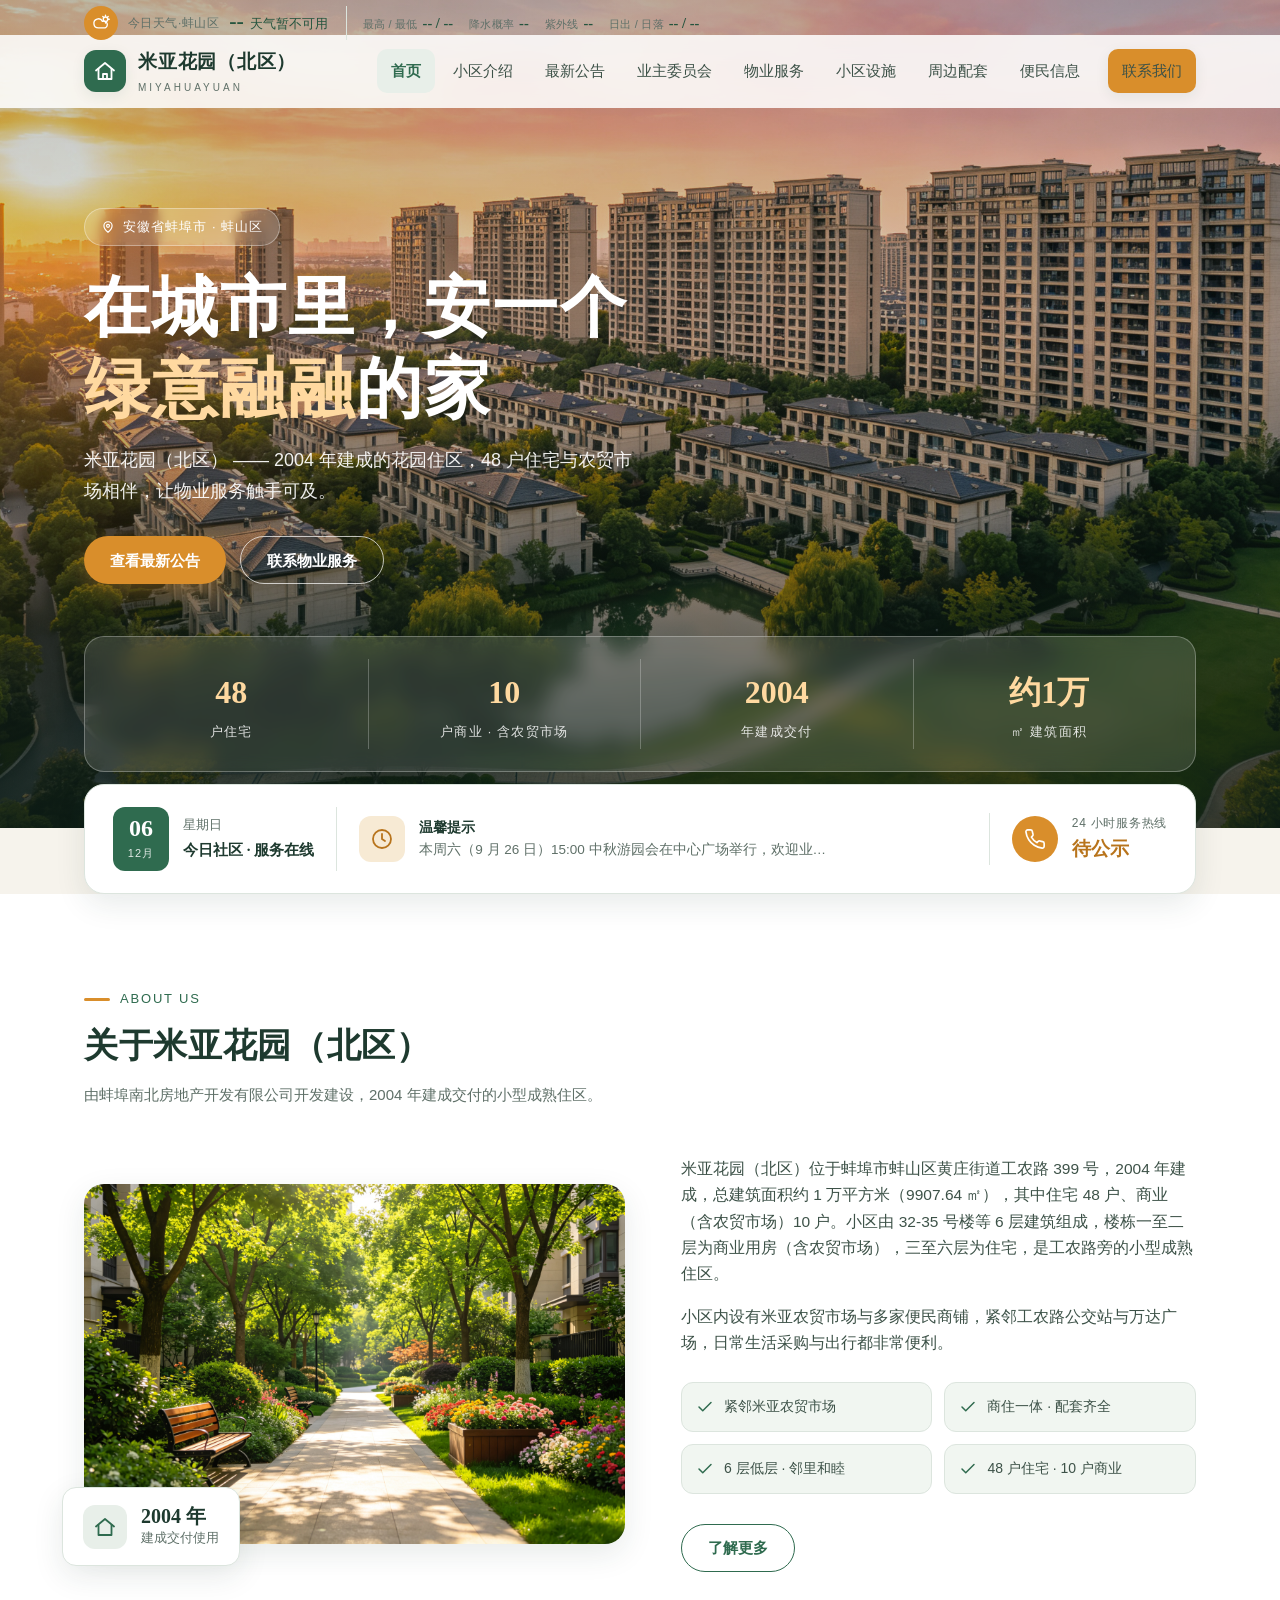
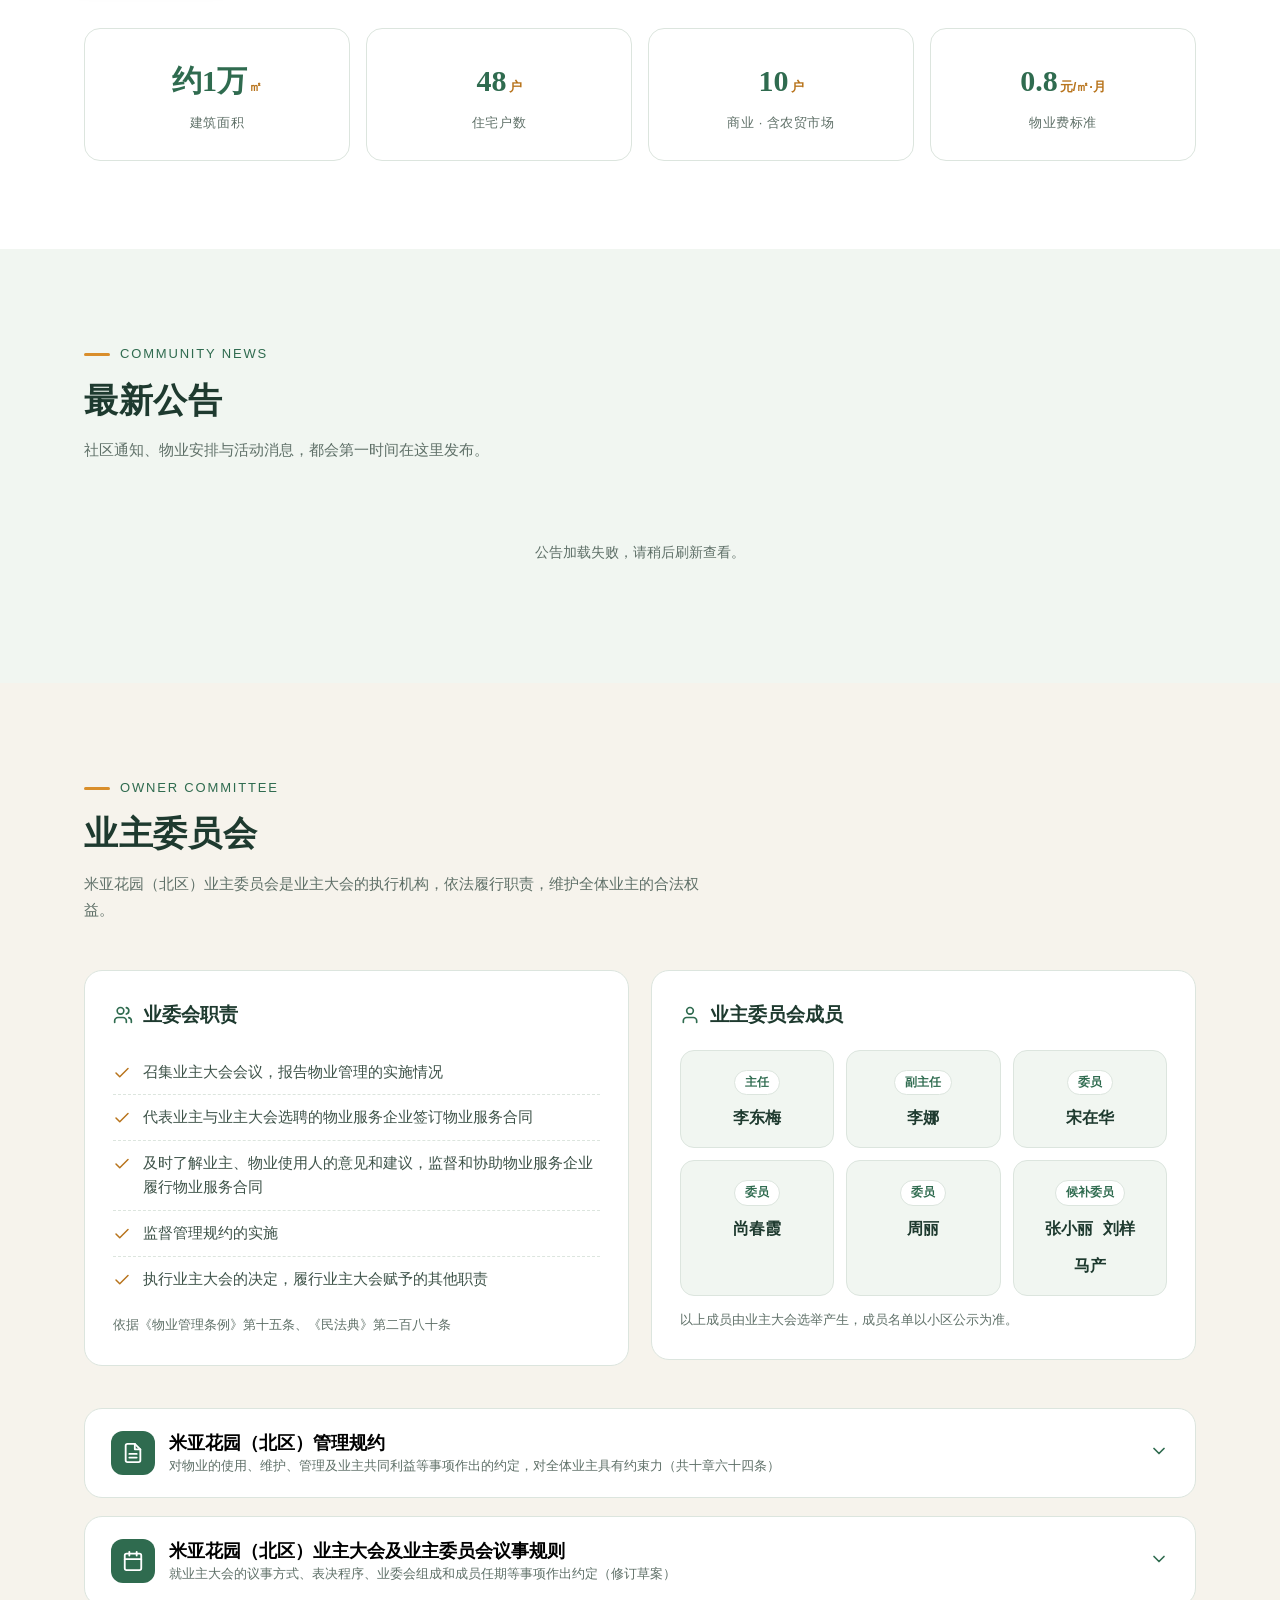
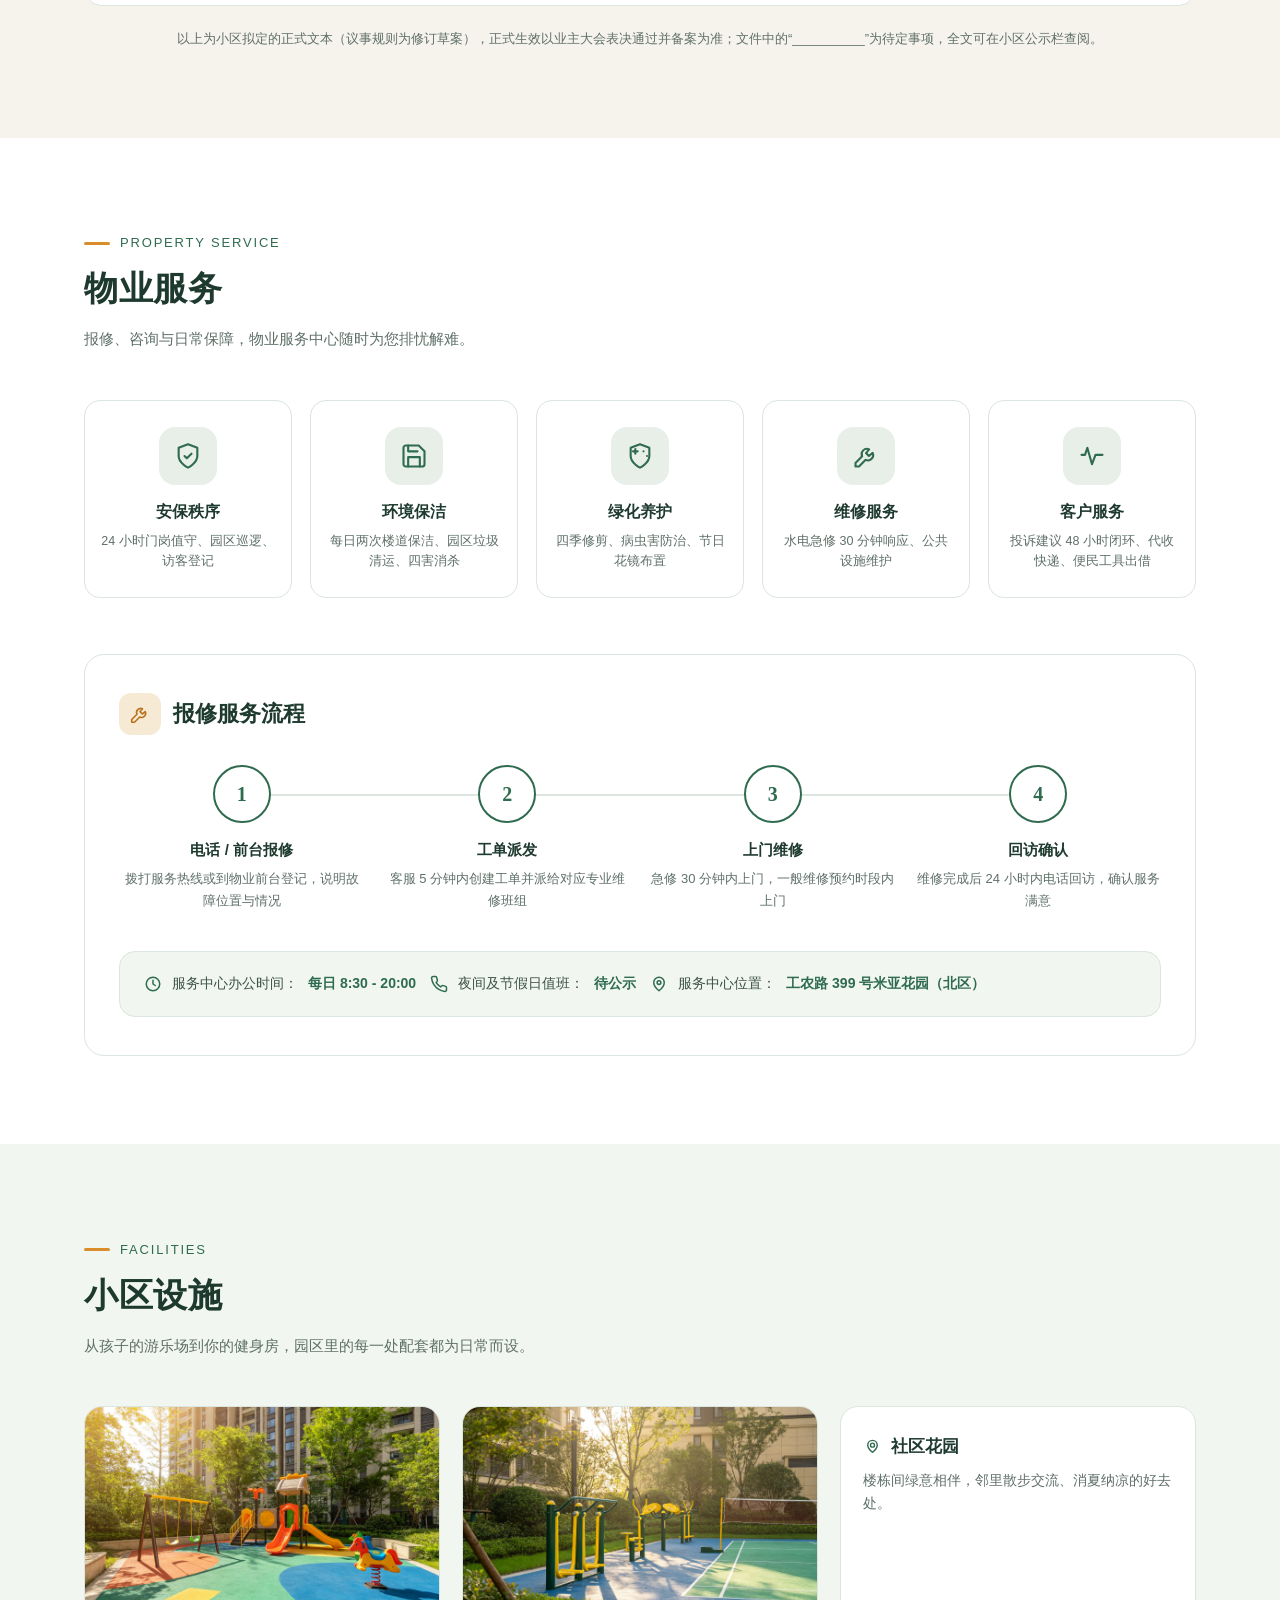
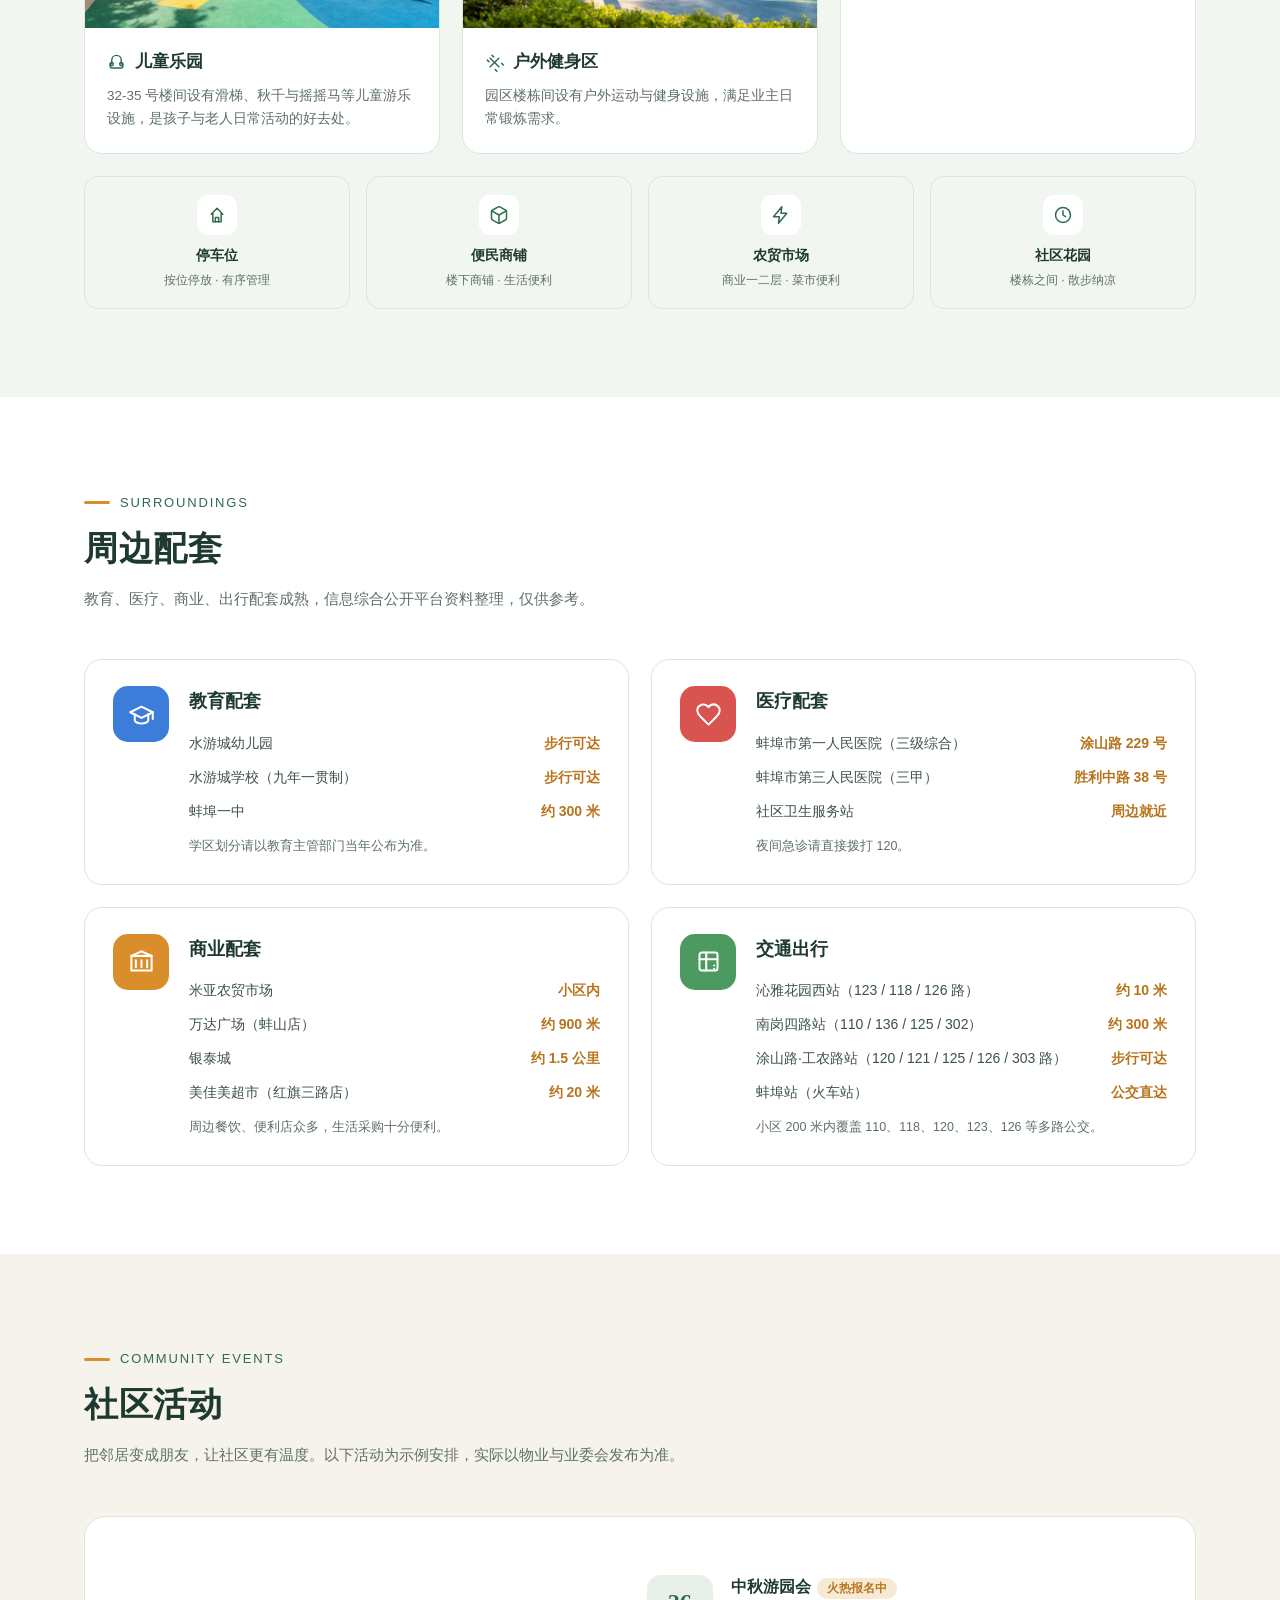
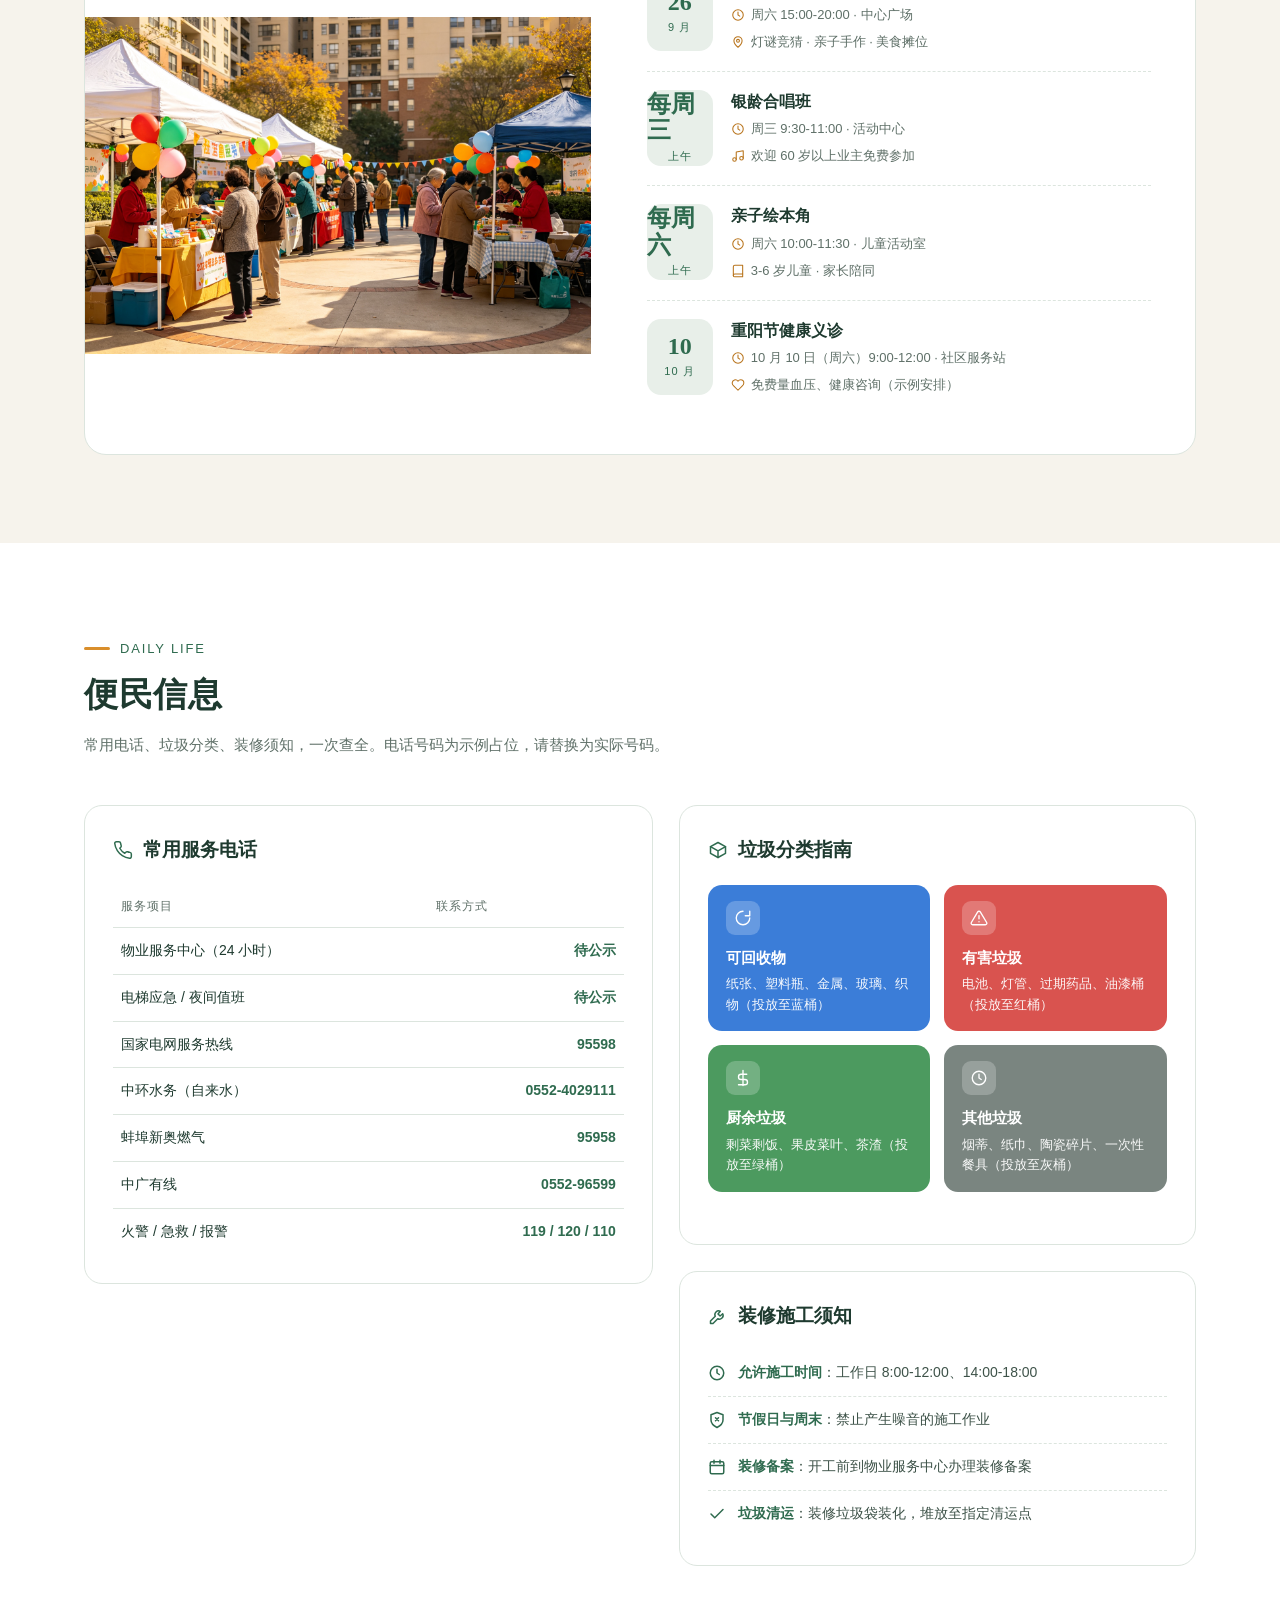
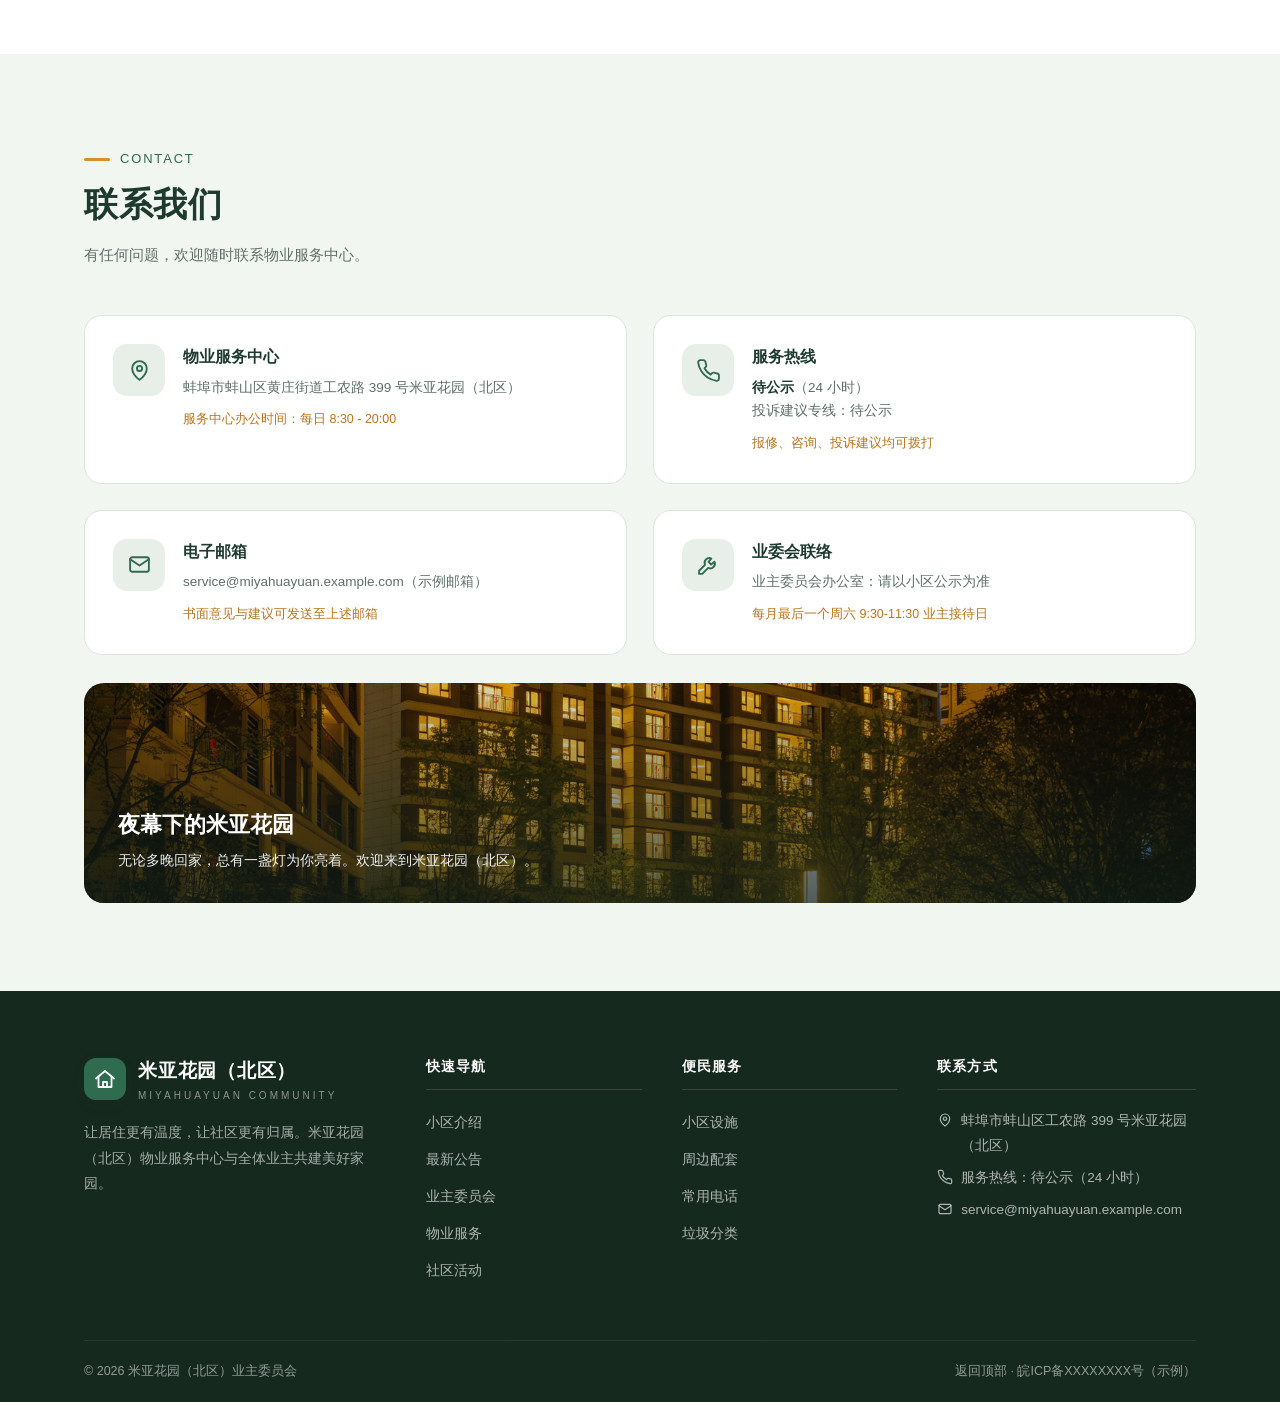
==== commit c084a990: "gg" ====
--- a/index.html
+++ b/index.html
@@ -263,6 +263,7 @@
 
 /* ===== 公告 ===== */
 .news-grid{display:grid;grid-template-columns:repeat(2,1fr);gap:22px;}
+.news-empty{grid-column:1/-1;text-align:center;color:var(--muted);padding:30px 0;font-size:14px;}
 .news-card{
   position:relative;background:var(--white);border:1px solid var(--line);
   border-radius:18px;padding:26px 26px 22px;overflow:hidden;
@@ -785,49 +786,10 @@
     <div class="sec-head">
       <span class="sec-eyebrow">Community News</span>
       <h2 class="sec-title">最新公告</h2>
-      <p class="sec-sub">社区通知、物业安排与活动消息，都会第一时间在这里发布。以下为示例公告。</p>
-    </div>
-    <div class="news-grid">
-      <article class="news-card">
-        <div class="news-top">
-          <span class="news-badge">社区活动</span>
-          <span class="news-date"><svg viewBox="0 0 24 24" fill="none" stroke="currentColor" stroke-width="1.8" stroke-linecap="round"><rect x="3" y="5" width="18" height="16" rx="2"/><path d="M8 3v4M16 3v4M3 10h18"/></svg>2026-09-12</span>
-        </div>
-        <h3 class="news-title">中秋游园会活动招募志愿者与摊位</h3>
-        <p class="news-desc">为迎接中秋佳节，小区将于 9 月 26 日（周六）15:00-20:00 在中心广场举办中秋游园会，现场设置灯谜竞猜、亲子手作、美食摊位等环节。现面向全体业主招募志愿者 12 名，并开放 8 个业主摊位名额，欢迎报名参与。</p>
-        <button class="news-more" aria-expanded="false">查看详情 <svg viewBox="0 0 24 24" fill="none" stroke="currentColor" stroke-width="2" stroke-linecap="round"><path d="m6 9 6 6 6-6"/></svg></button>
-        <div class="news-full">报名方式：前往物业服务中心登记，或拨打服务热线报名，报名截止时间为 9 月 20 日 18:00。志愿者需在活动当日 14:00 前到场协助布置。摊位报名请携带业主卡核验身份，每个家庭限报一个摊位。</div>
-      </article>
-      <article class="news-card">
-        <div class="news-top">
-          <span class="news-badge">维保通知</span>
-          <span class="news-date"><svg viewBox="0 0 24 24" fill="none" stroke="currentColor" stroke-width="1.8" stroke-linecap="round"><rect x="3" y="5" width="18" height="16" rx="2"/><path d="M8 3v4M16 3v4M3 10h18"/></svg>2026-09-10</span>
-        </div>
-        <h3 class="news-title">9 月 16 日-17 日电梯例行保养安排</h3>
-        <p class="news-desc">根据电梯维保计划，9 月 16 日至 17 日将对 1-6 栋共 12 部电梯进行例行保养。保养期间相关电梯将分批停运，每部电梯停运约 2 小时，请业主合理安排出行时间，由此带来的不便敬请谅解。</p>
-        <button class="news-more" aria-expanded="false">查看详情 <svg viewBox="0 0 24 24" fill="none" stroke="currentColor" stroke-width="2" stroke-linecap="round"><path d="m6 9 6 6 6-6"/></svg></button>
-        <div class="news-full">具体停运时段：9 月 16 日 1-3 栋电梯 9:00-11:00、14:00-16:00；9 月 17 日 4-6 栋电梯同上时段。保养期间如遇紧急情况，请使用楼梯或联系物业值班室协调其他电梯，感谢您的配合。</div>
-      </article>
-      <article class="news-card">
-        <div class="news-top">
-          <span class="news-badge">环境服务</span>
-          <span class="news-date"><svg viewBox="0 0 24 24" fill="none" stroke="currentColor" stroke-width="1.8" stroke-linecap="round"><rect x="3" y="5" width="18" height="16" rx="2"/><path d="M8 3v4M16 3v4M3 10h18"/></svg>2026-09-08</span>
-        </div>
-        <h3 class="news-title">小区秋季绿化消杀作业温馨提示</h3>
-        <p class="news-desc">为做好秋季病虫害防治，物业将于 9 月 15 日、22 日上午 8:30-11:30 对园区绿植进行消杀作业。作业期间请关闭门窗、看管好宠物，请勿触摸绿化带植物，喷洒区域请勿停留。</p>
-        <button class="news-more" aria-expanded="false">查看详情 <svg viewBox="0 0 24 24" fill="none" stroke="currentColor" stroke-width="2" stroke-linecap="round"><path d="m6 9 6 6 6-6"/></svg></button>
-        <div class="news-full">如遇雨天，消杀作业将顺延至次日上午同时段。消杀药剂为低毒环保型，对人体和宠物基本无害，但请家长提醒孩子不要采摘绿化带内的果实和叶片。各楼栋公告栏同步张贴纸质通知。</div>
-      </article>
-      <article class="news-card">
-        <div class="news-top">
-          <span class="news-badge">系统升级</span>
-          <span class="news-date"><svg viewBox="0 0 24 24" fill="none" stroke="currentColor" stroke-width="1.8" stroke-linecap="round"><rect x="3" y="5" width="18" height="16" rx="2"/><path d="M8 3v4M16 3v4M3 10h18"/></svg>2026-09-05</span>
-        </div>
-        <h3 class="news-title">地下车库车牌识别系统升级公告</h3>
-        <p class="news-desc">为提升车辆通行效率，物业将于 9 月 20 日 23:00-次日 2:00 对地下车库出入口车牌识别系统进行升级。升级期间车辆可凭业主卡或登记信息由人工通道进出，请业主提前做好安排。</p>
-        <button class="news-more" aria-expanded="false">查看详情 <svg viewBox="0 0 24 24" fill="none" stroke="currentColor" stroke-width="2" stroke-linecap="round"><path d="m6 9 6 6 6-6"/></svg></button>
-        <div class="news-full">升级完成后，临停车位预约功能将同步上线，业主可通过物业小程序提前预约访客车位。升级期间东、西两个入口将各保留一条人工通道，请听从现场秩序员引导，减速慢行。</div>
-      </article>
+      <p class="sec-sub">社区通知、物业安排与活动消息，都会第一时间在这里发布。</p>
+    </div>
+    <div class="news-grid" id="newsGrid">
+      <p class="news-empty">公告加载中…</p>
     </div>
   </div>
 </section>
@@ -1653,15 +1615,68 @@
   monthEl.textContent = (now.getMonth()+1) + '月';
   weekEl.textContent = weeks[now.getDay()];
 
-  /* ---- 公告展开/收起 ---- */
-  document.querySelectorAll('.news-card').forEach(function(card){
-    var btn = card.querySelector('.news-more');
-    btn.addEventListener('click', function(){
-      var open = card.classList.toggle('open');
-      btn.setAttribute('aria-expanded', open ? 'true' : 'false');
-      btn.firstChild.textContent = open ? '收起详情 ' : '查看详情 ';
-    });
-  });
+  /* ---- 公告：由 Pages CMS 发布的 content/posts 动态加载 ---- */
+  (function(){
+    var grid = document.getElementById('newsGrid');
+    if(!grid) return;
+    function esc(s){
+      return String(s).replace(/&/g,'&amp;').replace(/</g,'&lt;').replace(/>/g,'&gt;').replace(/"/g,'&quot;');
+    }
+    function render(items){
+      if(!items.length){
+        grid.innerHTML = '<p class="news-empty">暂无公告，敬请期待。</p>';
+        return;
+      }
+      grid.innerHTML = items.map(function(n){
+        var desc = esc(n.desc || n.body).replace(/\n/g,' ').slice(0,110);
+        var bodyHtml = esc(n.body).replace(/\n/g,'<br>');
+        return '<article class="news-card">' +
+          '<div class="news-top">' +
+            '<span class="news-badge">' + esc(n.category || '公告') + '</span>' +
+            '<span class="news-date"><svg viewBox="0 0 24 24" fill="none" stroke="currentColor" stroke-width="1.8" stroke-linecap="round"><rect x="3" y="5" width="18" height="16" rx="2"/><path d="M8 3v4M16 3v4M3 10h18"/></svg>' + esc(n.date) + '</span>' +
+          '</div>' +
+          '<h3 class="news-title">' + esc(n.title) + '</h3>' +
+          '<p class="news-desc">' + desc + '</p>' +
+          '<button class="news-more" aria-expanded="false">查看详情 <svg viewBox="0 0 24 24" fill="none" stroke="currentColor" stroke-width="2" stroke-linecap="round"><path d="m6 9 6 6 6-6"/></svg></button>' +
+          '<div class="news-full">' + bodyHtml + '</div>' +
+        '</article>';
+      }).join('');
+      grid.querySelectorAll('.news-card').forEach(function(card){
+        var btn = card.querySelector('.news-more');
+        btn.addEventListener('click', function(){
+          var open = card.classList.toggle('open');
+          btn.setAttribute('aria-expanded', open ? 'true' : 'false');
+          btn.firstChild.textContent = open ? '收起详情 ' : '查看详情 ';
+        });
+      });
+    }
+    function parseMd(text){
+      var m = text.match(/^---\s*\r?\n([\s\S]*?)\r?\n---\s*\r?\n?([\s\S]*)$/);
+      if(!m) return null;
+      var fm = {};
+      m[1].split(/\r?\n/).forEach(function(line){
+        var i = line.indexOf(':');
+        if(i > -1) fm[line.slice(0,i).trim()] = line.slice(i+1).trim();
+      });
+      return {title: fm.title || '未命名公告', date: fm.date || '', category: fm.category || '公告', body: (m[2]||'').trim()};
+    }
+    fetch('https://api.github.com/repos/beimiya/beimiya.github.io/contents/content/posts', {headers:{'Accept':'application/vnd.github+json'}})
+      .then(function(r){ if(!r.ok) throw new Error('list-failed'); return r.json(); })
+      .then(function(files){
+        var mds = (Array.isArray(files) ? files : []).filter(function(f){ return /\.md$/i.test(f.name); });
+        mds.sort(function(a,b){ return a.name < b.name ? 1 : -1; });
+        return Promise.all(mds.map(function(f){
+          return fetch('https://raw.githubusercontent.com/beimiya/beimiya.github.io/main/content/posts/' + encodeURIComponent(f.name))
+            .then(function(r){ if(!r.ok) throw new Error('file-failed'); return r.text(); });
+        }));
+      })
+      .then(function(texts){
+        render(texts.map(parseMd).filter(Boolean));
+      })
+      .catch(function(){
+        grid.innerHTML = '<p class="news-empty">公告加载失败，请稍后刷新查看。</p>';
+      });
+  })();
 
   /* ---- 规约/议事规则 展开/收起 ---- */
   document.querySelectorAll('.doc-card').forEach(function(card){
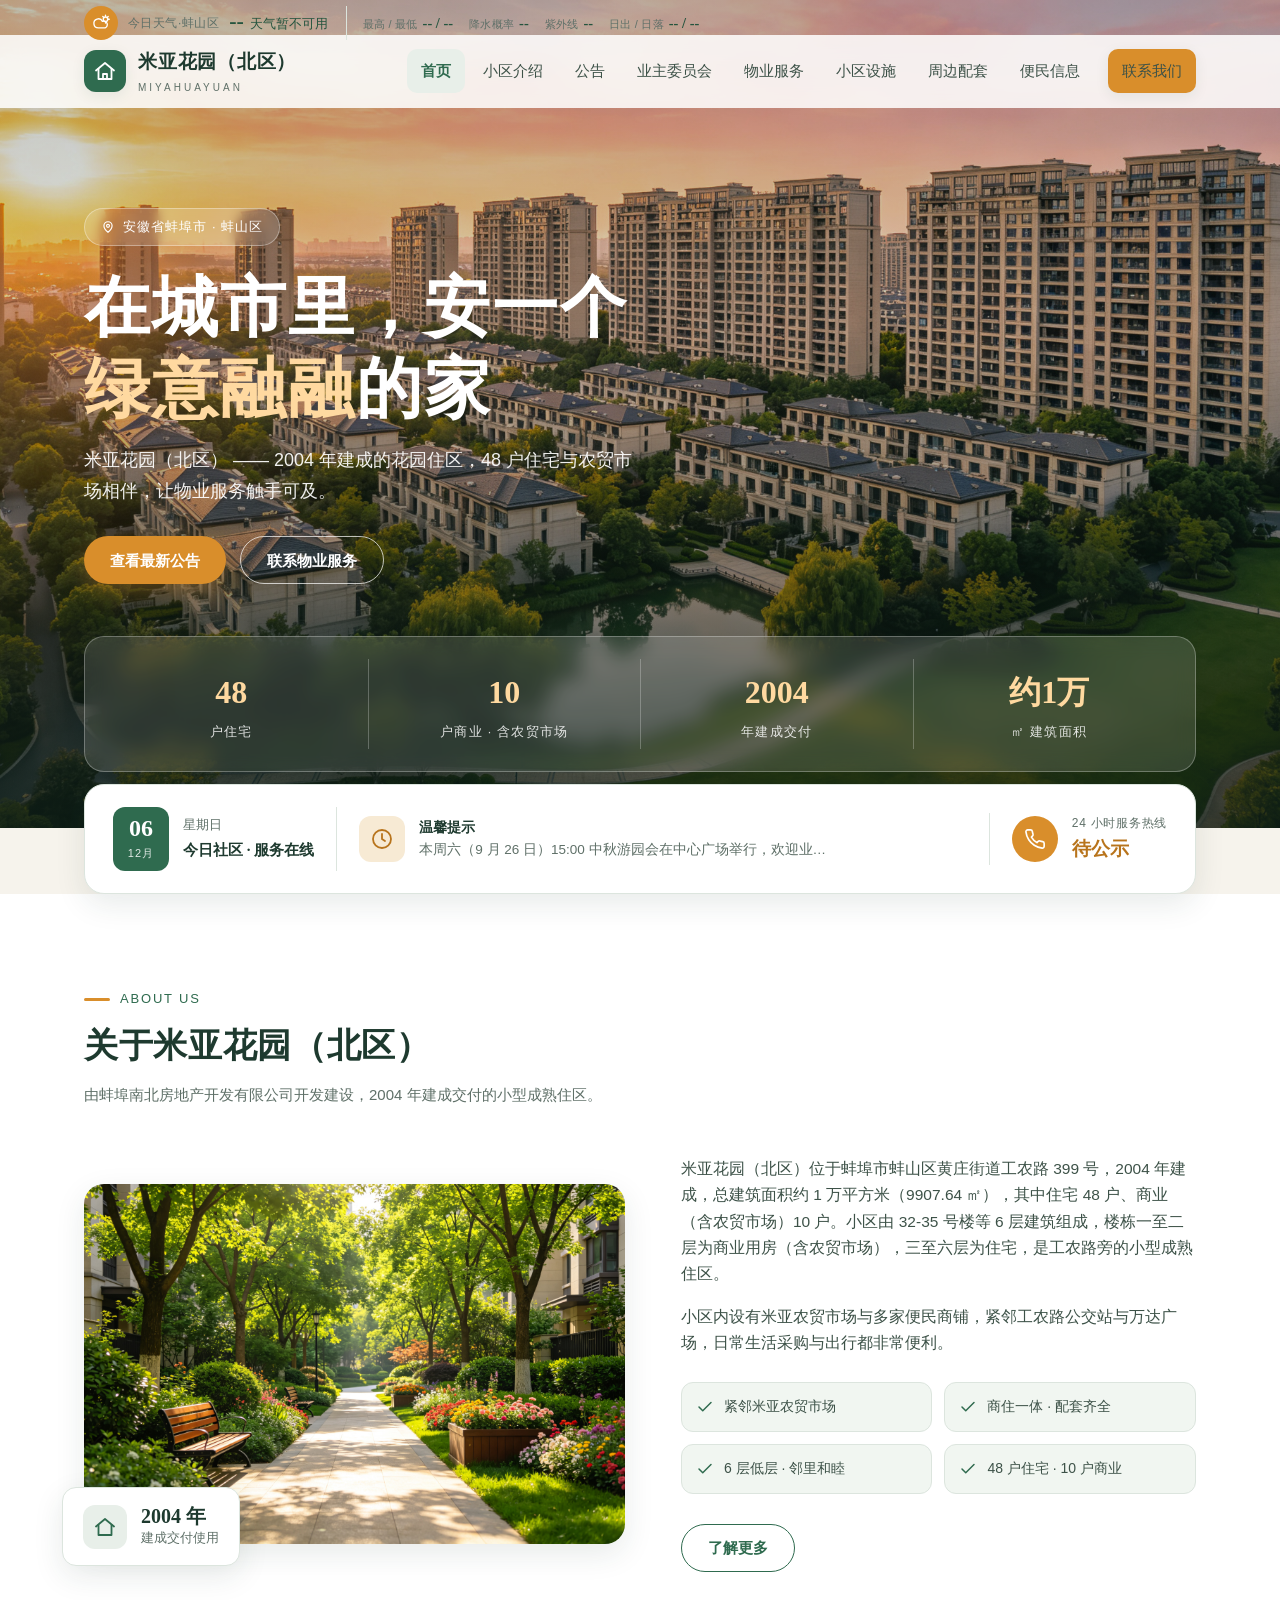
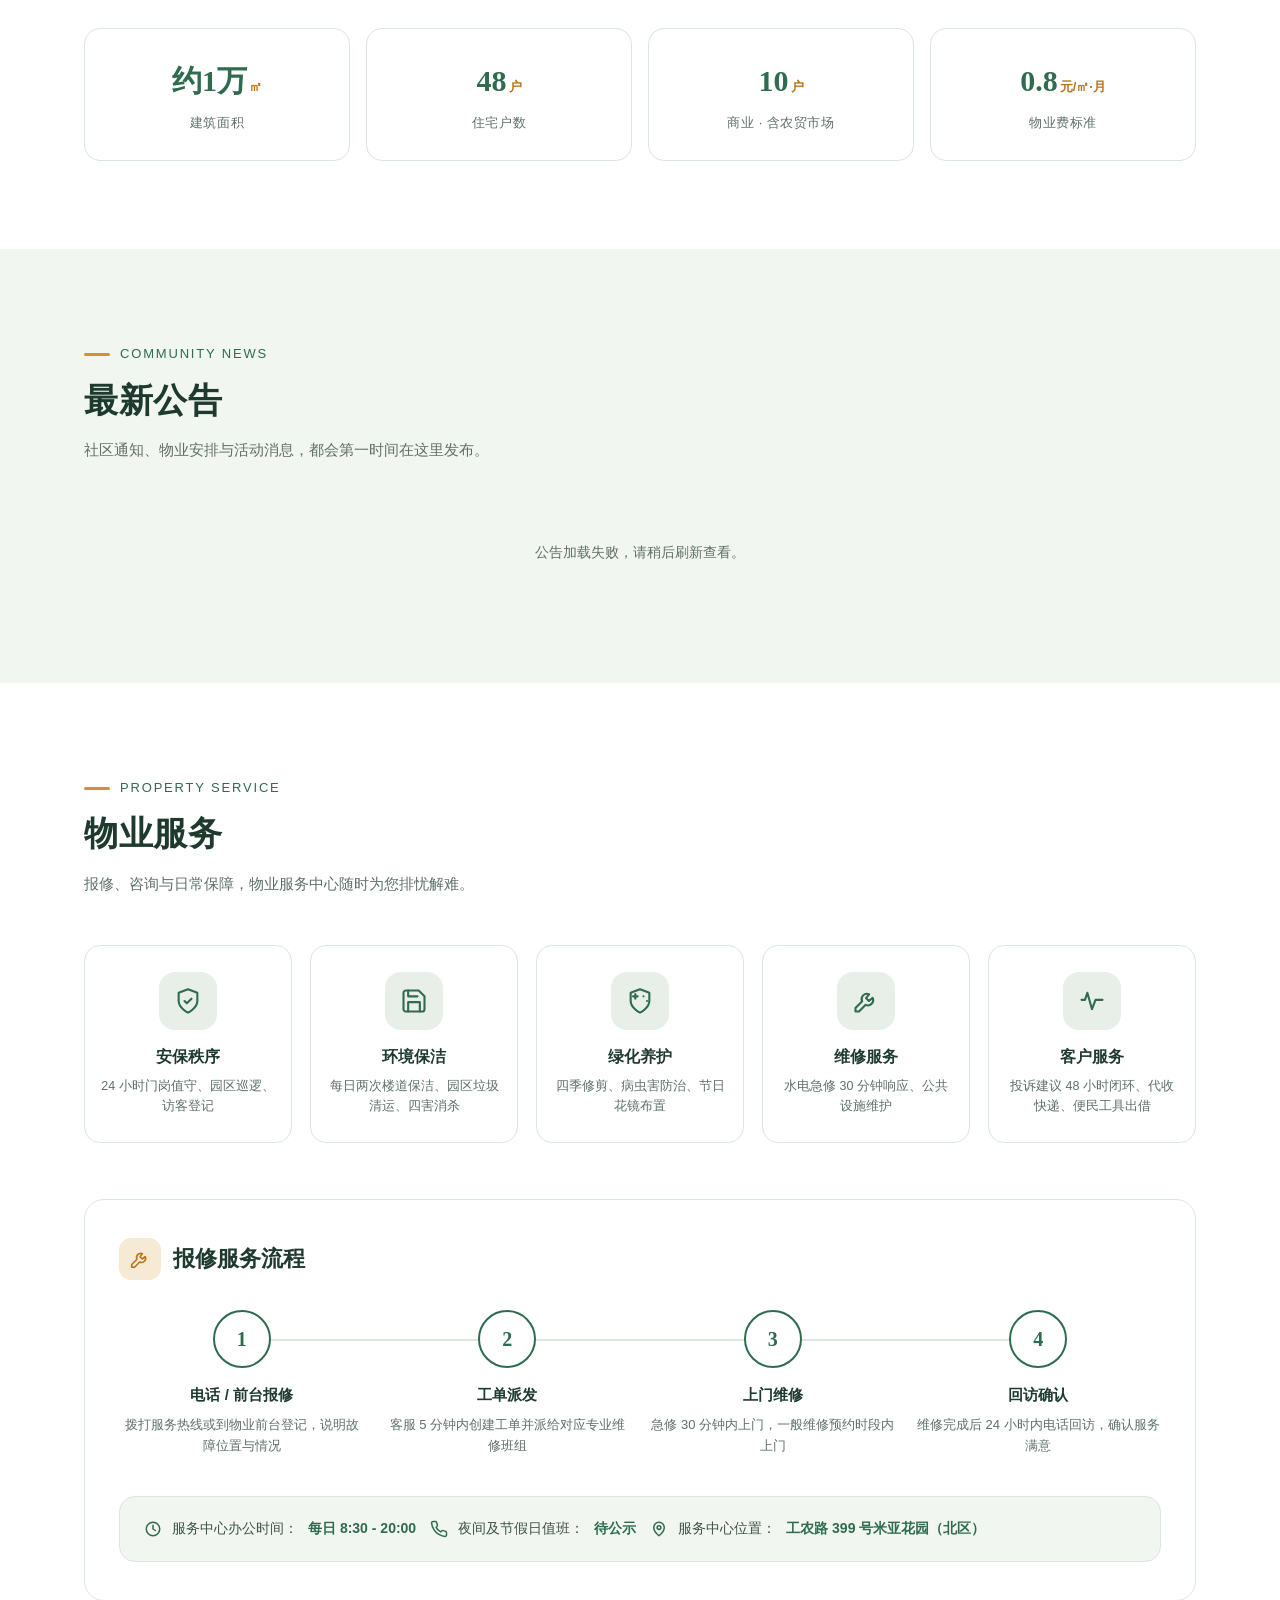
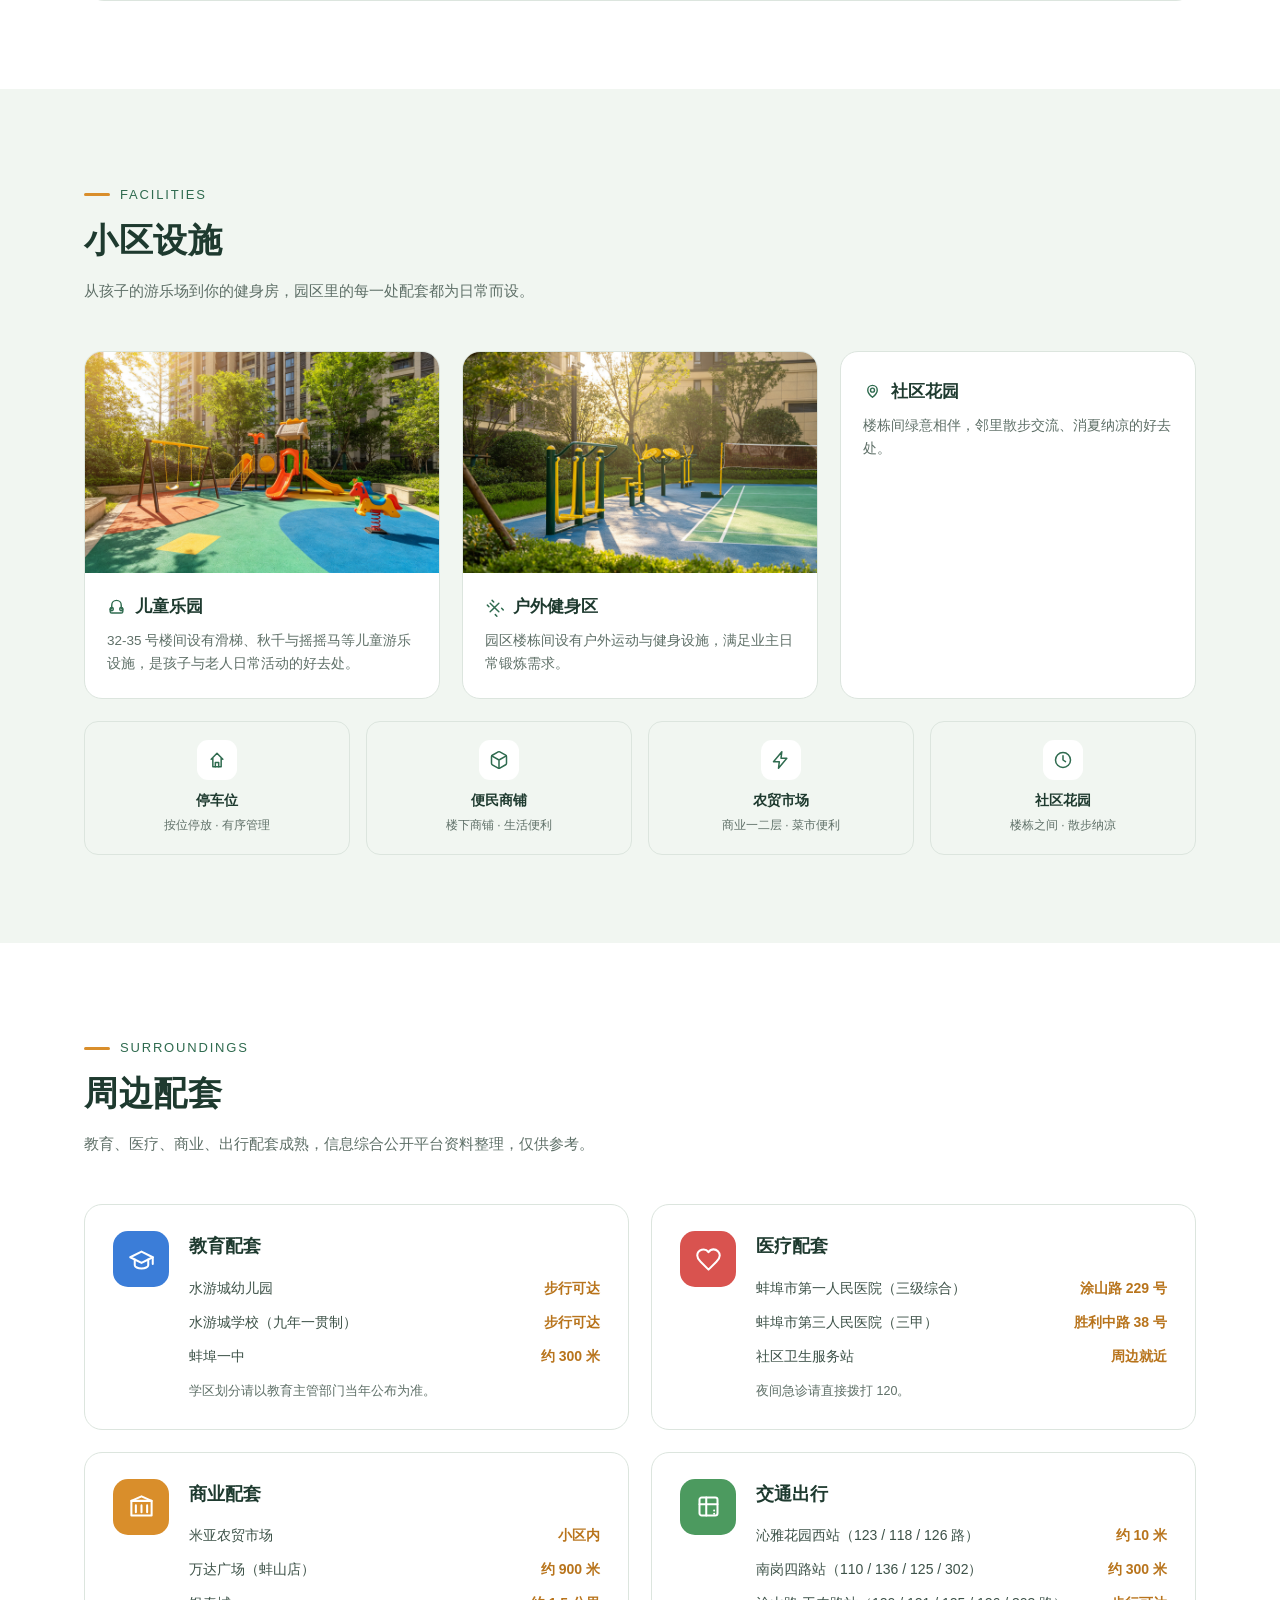
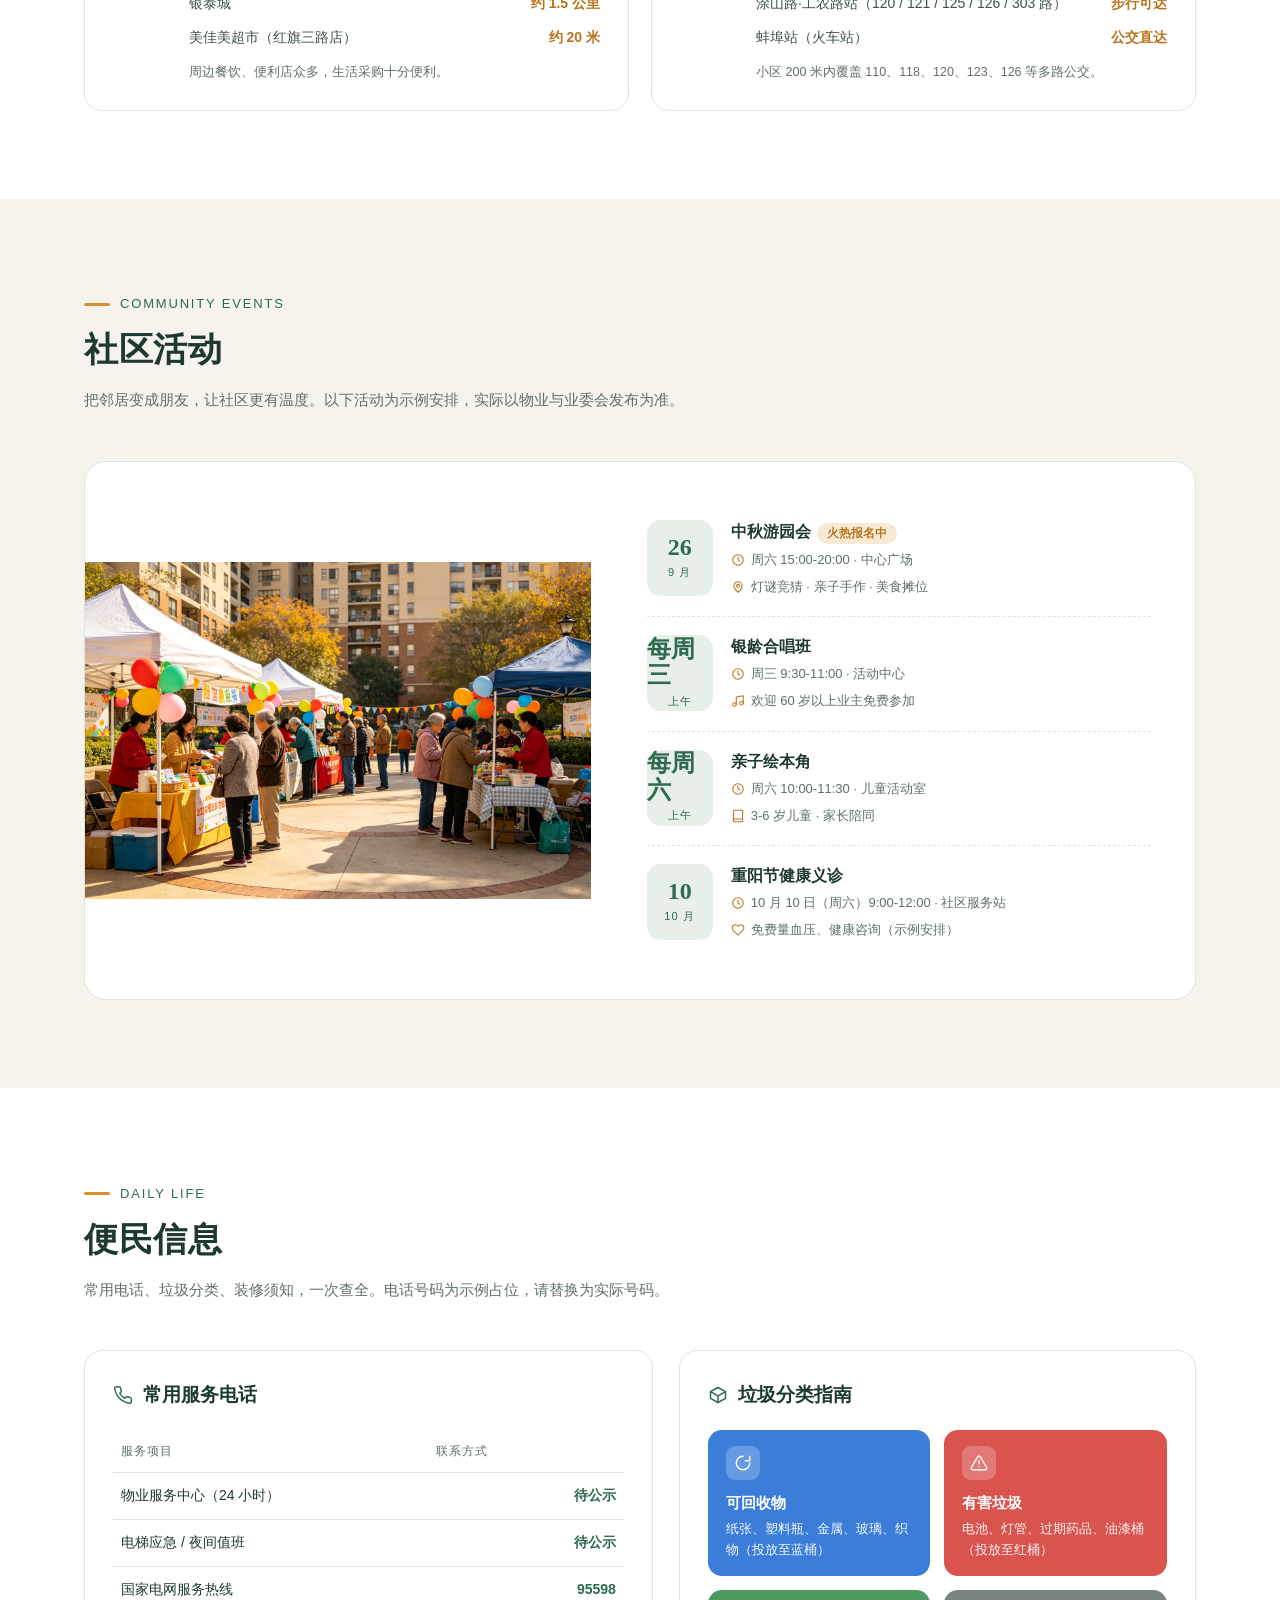
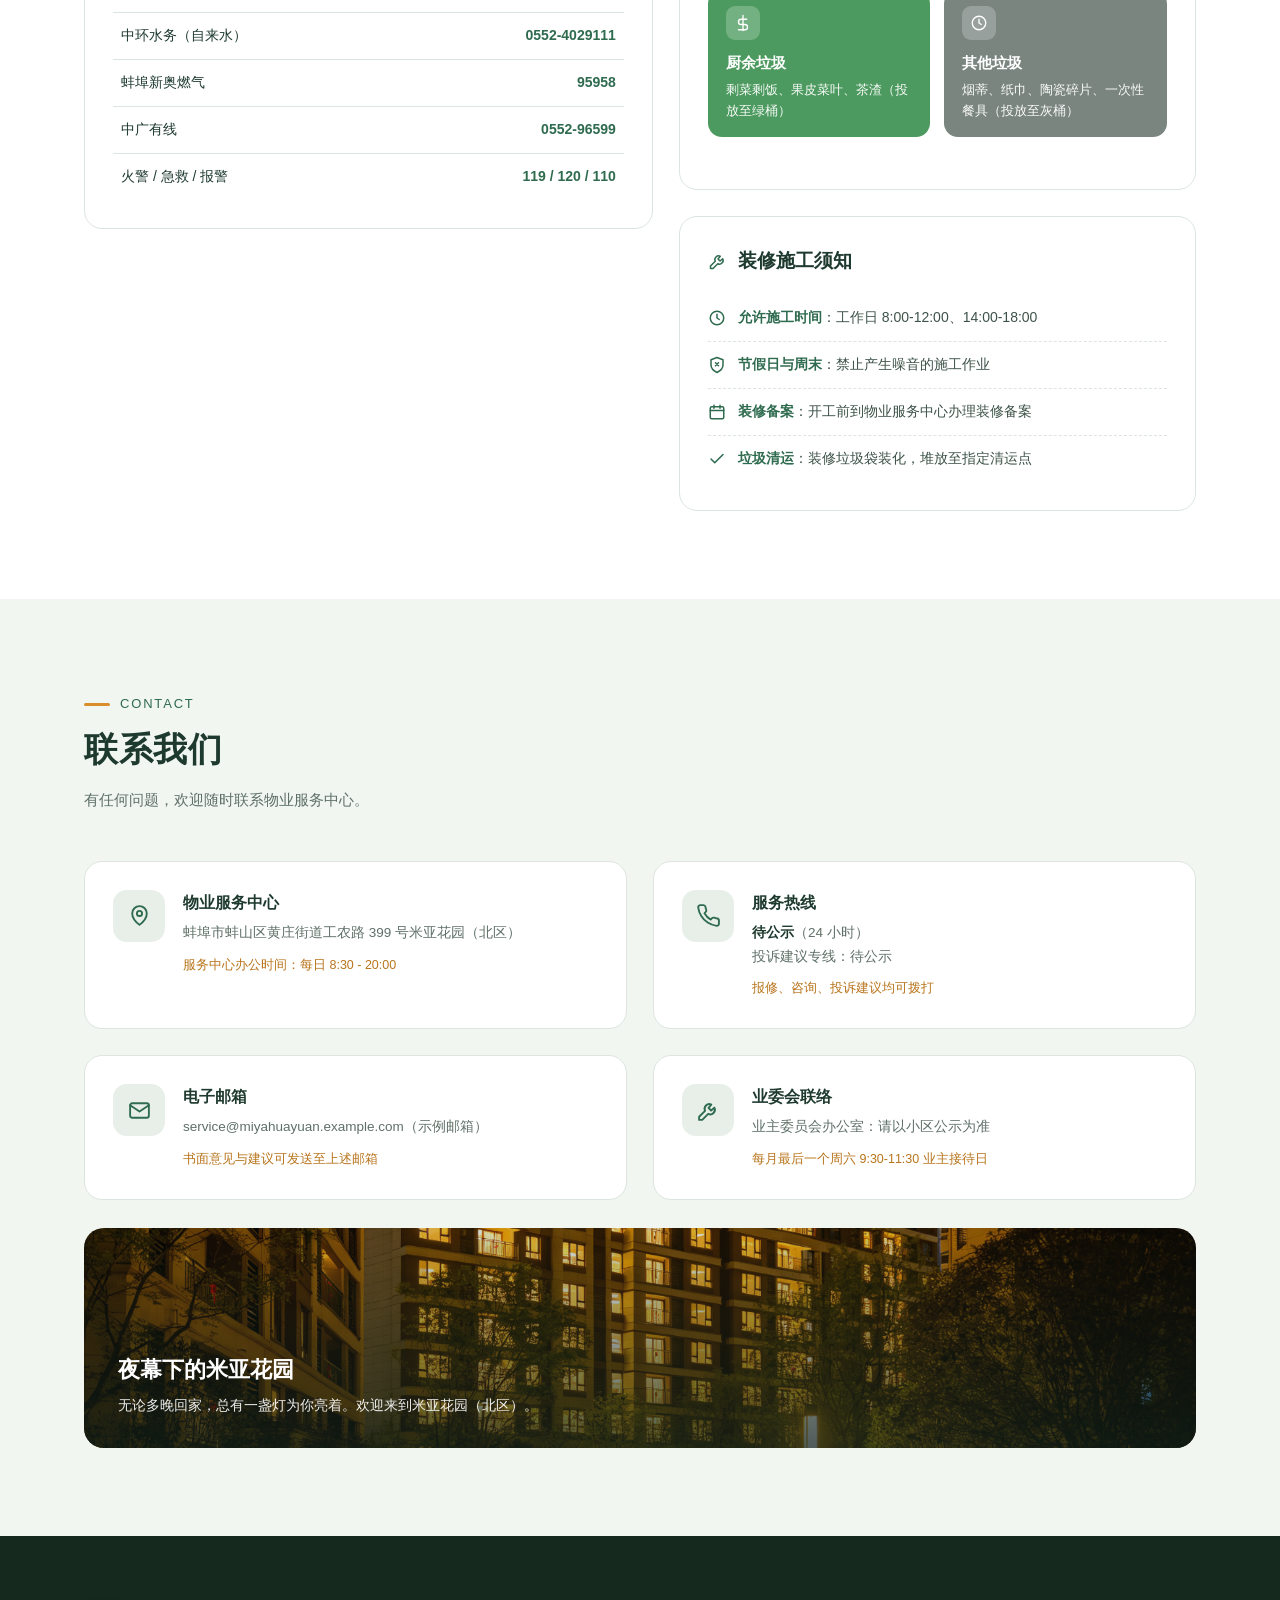
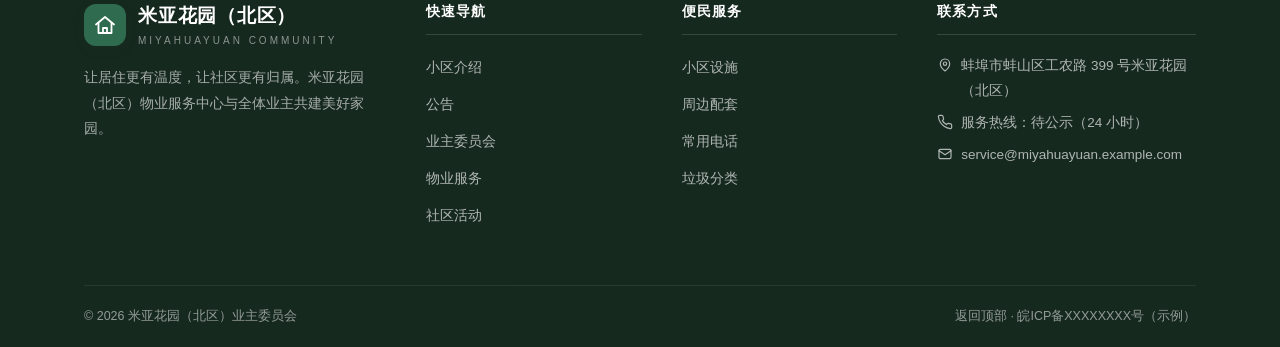
==== commit e0fb732d: "gg" ====
--- a/index.html
+++ b/index.html
@@ -6,637 +6,7 @@
 <title>米亚花园（北区） · 宜居生活社区</title>
 <meta name="description" content="米亚花园（北区）官方网站：小区介绍、最新公告、物业服务、周边配套与便民信息一站式查询。">
 <link rel="stylesheet" href="https://miaoda.feishu.cn/fonts/css2?family=Noto+Serif+SC:wght@500;600;700;900&family=Noto+Sans+SC:wght@300;400;500;700&display=swap">
-<style>
-/* ===== 基础与设计变量 ===== */
-:root{
-  --ink:#1E3A2F;
-  --ink-2:#3D5248;
-  --pine:#2F6B4F;
-  --pine-deep:#24543E;
-  --leaf:#E8EFE9;
-  --leaf-2:#F1F6F1;
-  --sand:#F6F3EC;
-  --amber:#D98E2B;
-  --amber-deep:#B8741C;
-  --amber-soft:#F7EAD4;
-  --white:#FFFFFF;
-  --muted:#5F7068;
-  --line:#DCE5DE;
-  --shadow:0 10px 30px rgba(30,58,47,.10);
-  --shadow-sm:0 4px 14px rgba(30,58,47,.08);
-  --radius:16px;
-  --font-serif:'Noto Serif SC',Georgia,'Songti SC','SimSun',serif;
-  --font-sans:'Noto Sans SC','PingFang SC','Microsoft YaHei',sans-serif;
-}
-*{margin:0;padding:0;box-sizing:border-box;}
-html{scroll-behavior:smooth;}
-body{
-  font-family:var(--font-sans);
-  color:var(--ink);
-  background:var(--sand);
-  line-height:1.7;
-  -webkit-font-smoothing:antialiased;
-}
-img{display:block;max-width:100%;}
-a{color:inherit;text-decoration:none;}
-ul{list-style:none;}
-button{font-family:inherit;cursor:pointer;border:none;background:none;}
-.container{max-width:1160px;margin:0 auto;padding:0 24px;}
-
-/* ===== 通用区块 ===== */
-.section{padding:88px 0;}
-.section--light{background:var(--white);}
-.section--leaf{background:var(--leaf-2);}
-.section--sand{background:var(--sand);}
-.sec-head{margin-bottom:48px;max-width:640px;}
-.sec-eyebrow{
-  display:inline-flex;align-items:center;gap:10px;
-  font-size:13px;font-weight:500;letter-spacing:.14em;color:var(--pine);
-  text-transform:uppercase;
-}
-.sec-eyebrow::before{content:"";width:26px;height:3px;border-radius:2px;background:var(--amber);}
-.sec-title{
-  font-family:var(--font-serif);font-size:34px;font-weight:700;
-  margin-top:12px;line-height:1.35;letter-spacing:.02em;
-}
-.sec-sub{margin-top:14px;color:var(--muted);font-size:15px;}
-.sec-head--center{margin-left:auto;margin-right:auto;text-align:center;}
-.sec-head--center .sec-eyebrow{justify-content:center;}
-.sec-head--center .sec-eyebrow::after{content:"";width:26px;height:3px;border-radius:2px;background:var(--amber);}
-
-/* ===== 顶部导航 ===== */
-.site-header{
-  position:fixed;top:35px;left:0;right:0;z-index:100;
-  background:rgba(255,255,255,.86);
-  backdrop-filter:blur(12px);
-  -webkit-backdrop-filter:blur(12px);
-  border-bottom:1px solid transparent;
-  transition:border-color .3s,box-shadow .3s;
-}
-.site-header.scrolled{border-bottom-color:var(--line);box-shadow:0 6px 20px rgba(30,58,47,.07);}
-.nav{display:flex;align-items:center;justify-content:space-between;height:72px;}
-.brand{display:flex;align-items:center;gap:12px;}
-.brand-logo{
-  width:42px;height:42px;border-radius:12px;
-  background:var(--pine);color:var(--white);
-  display:flex;align-items:center;justify-content:center;
-  box-shadow:var(--shadow-sm);
-}
-.brand-name{font-family:var(--font-serif);font-size:19px;font-weight:700;letter-spacing:.04em;}
-.brand-sub{display:block;font-size:10px;letter-spacing:.3em;color:var(--muted);font-weight:500;}
-.nav-links{display:flex;align-items:center;gap:4px;}
-.nav-links a{
-  display:inline-block;padding:10px 14px;border-radius:10px;
-  font-size:14.5px;color:var(--ink-2);font-weight:500;
-  transition:color .2s,background .2s;
-}
-.nav-links a:hover{color:var(--pine);background:var(--leaf);}
-.nav-links a.active{color:var(--pine);background:var(--leaf);font-weight:600;}
-.nav-cta{
-  margin-left:10px;
-  background:var(--amber);color:var(--white);
-  padding:10px 20px;border-radius:999px;font-size:14px;font-weight:600;
-  box-shadow:var(--shadow-sm);transition:background .2s,transform .2s;
-}
-.nav-cta:hover{background:var(--amber-deep);transform:translateY(-1px);}
-.nav-toggle{display:none;width:44px;height:44px;align-items:center;justify-content:center;border-radius:10px;color:var(--ink);}
-.nav-toggle:hover{background:var(--leaf);}
-.nav-toggle svg{width:24px;height:24px;}
-
-/* ===== Hero 首屏 ===== */
-.hero{
-  position:relative;min-height:92vh;
-  display:flex;align-items:flex-end;
-  padding:140px 0 0;
-  color:var(--white);
-  overflow:hidden;
-}
-.hero-bg{
-  position:absolute;inset:0;z-index:0;
-  background-size:cover;background-position:center;
-}
-.hero-bg::after{
-  content:"";position:absolute;inset:0;
-  background:linear-gradient(180deg,rgba(16,38,29,.28) 0%,rgba(16,38,29,.12) 40%,rgba(14,32,25,.78) 100%);
-}
-.hero-inner{position:relative;z-index:2;width:100%;padding-bottom:56px;}
-.hero-tag{
-  display:inline-flex;align-items:center;gap:8px;
-  background:rgba(255,255,255,.16);backdrop-filter:blur(6px);
-  border:1px solid rgba(255,255,255,.35);
-  padding:7px 16px;border-radius:999px;
-  font-size:13px;letter-spacing:.08em;font-weight:500;
-}
-.hero-title{
-  font-family:var(--font-serif);
-  font-size:clamp(38px,6vw,66px);font-weight:900;
-  line-height:1.22;letter-spacing:.03em;
-  margin:22px 0 16px;
-}
-.hero-title .hl{color:#FFD9A0;}
-.hero-sub{
-  font-size:clamp(15px,1.6vw,18px);font-weight:300;
-  max-width:560px;color:rgba(255,255,255,.92);
-}
-.hero-actions{display:flex;gap:14px;margin-top:30px;flex-wrap:wrap;}
-.btn{
-  display:inline-flex;align-items:center;justify-content:center;gap:8px;
-  min-height:48px;padding:0 26px;border-radius:999px;
-  font-size:15px;font-weight:600;transition:transform .2s,box-shadow .2s,background .2s;
-}
-.btn--amber{background:var(--amber);color:var(--white);box-shadow:0 8px 22px rgba(217,142,43,.35);}
-.btn--amber:hover{background:var(--amber-deep);transform:translateY(-2px);}
-.btn--ghost{border:1.5px solid rgba(255,255,255,.7);color:var(--white);}
-.btn--ghost:hover{background:rgba(255,255,255,.14);transform:translateY(-2px);}
-.btn--outline{border:1.5px solid var(--pine);color:var(--pine);}
-.btn--outline:hover{background:var(--leaf);}
-.hero-stats{
-  margin-top:52px;
-  display:grid;grid-template-columns:repeat(4,1fr);
-  background:rgba(255,255,255,.13);backdrop-filter:blur(10px);
-  border:1px solid rgba(255,255,255,.28);
-  border-radius:20px;padding:22px 10px;
-}
-.hstat{text-align:center;padding:6px 10px;}
-.hstat + .hstat{border-left:1px solid rgba(255,255,255,.25);}
-.hstat-num{font-family:var(--font-serif);font-size:clamp(22px,2.6vw,32px);font-weight:700;color:#FFD9A0;}
-.hstat-label{font-size:12.5px;letter-spacing:.1em;color:rgba(255,255,255,.85);margin-top:2px;}
-
-/* ===== 今日社区信息栏（签名元素） ===== */
-.today-bar{margin-top:-44px;position:relative;z-index:5;}
-.today-card{
-  background:var(--white);border-radius:20px;box-shadow:var(--shadow);
-  border:1px solid var(--line);
-  display:grid;grid-template-columns:auto 1fr auto;gap:22px;align-items:center;
-  padding:22px 28px;
-}
-.today-date{
-  display:flex;align-items:center;gap:14px;
-  padding-right:22px;border-right:1px solid var(--line);
-}
-.today-date .d-num{
-  width:56px;height:64px;border-radius:12px;background:var(--pine);color:var(--white);
-  display:flex;flex-direction:column;align-items:center;justify-content:center;
-}
-.today-date .d-num b{font-family:var(--font-serif);font-size:24px;line-height:1;}
-.today-date .d-num span{font-size:11px;letter-spacing:.1em;margin-top:4px;opacity:.85;}
-.today-date .d-info .d-week{font-size:13px;color:var(--muted);}
-.today-date .d-info .d-text{font-family:var(--font-serif);font-size:15px;font-weight:600;margin-top:2px;}
-.today-msg{display:flex;align-items:center;gap:14px;min-width:0;}
-.today-msg .ic{
-  flex:none;width:46px;height:46px;border-radius:12px;background:var(--amber-soft);
-  color:var(--amber-deep);display:flex;align-items:center;justify-content:center;
-}
-.today-msg .ic svg{width:24px;height:24px;}
-.today-msg .t-title{font-size:14px;font-weight:600;}
-.today-msg .t-text{font-size:13.5px;color:var(--muted);white-space:nowrap;overflow:hidden;text-overflow:ellipsis;max-width:420px;}
-.today-hotline{display:flex;align-items:center;gap:14px;padding-left:22px;border-left:1px solid var(--line);}
-.today-hotline .ic{
-  width:46px;height:46px;border-radius:50%;background:var(--amber);color:var(--white);
-  display:flex;align-items:center;justify-content:center;flex:none;
-}
-.today-hotline .ic svg{width:22px;height:22px;}
-.today-hotline .h-label{font-size:12px;color:var(--muted);letter-spacing:.06em;}
-.today-hotline .h-num{font-family:var(--font-serif);font-size:19px;font-weight:700;color:var(--amber-deep);white-space:nowrap;}
-
-/* ===== 今日天气条（悬浮页面顶端） ===== */
-.weather-bar{
-  position:fixed;top:0;left:0;right:0;z-index:120;
-  background:transparent;border-bottom:none;
-  box-shadow:none;
-}
-.wb-inner{
-  max-width:1160px;margin:0 auto;padding:6px 24px;
-  display:flex;flex-wrap:nowrap;align-items:center;gap:0 16px;
-}
-section[id]{scroll-margin-top:120px;}
-.weather-bar .wb-lead{display:flex;align-items:center;gap:10px;padding-right:18px;border-right:1px solid var(--line);white-space:nowrap;}
-.weather-bar .wb-ic{width:34px;height:34px;border-radius:50%;background:var(--amber);color:var(--white);display:flex;align-items:center;justify-content:center;flex:none;}
-.weather-bar .wb-ic svg{width:18px;height:18px;}
-.weather-bar .wb-loc{font-size:12px;color:var(--muted);letter-spacing:.04em;white-space:nowrap;}
-.weather-bar .wb-now{display:flex;align-items:baseline;gap:6px;white-space:nowrap;}
-.weather-bar .wb-now b{font-family:var(--font-serif);font-size:22px;font-weight:700;color:var(--pine-deep);line-height:1;}
-.weather-bar .wb-now i{font-style:normal;font-size:13px;color:var(--pine-deep);}
-.weather-bar .wb-item{display:flex;align-items:baseline;gap:5px;white-space:nowrap;}
-.weather-bar .wb-item .wb-label{font-size:11px;color:var(--muted);letter-spacing:.02em;}
-.weather-bar .wb-item .wb-val{font-family:var(--font-serif);font-size:14.5px;font-weight:700;color:var(--pine-deep);}
-.weather-bar .wb-tip{margin-left:auto;font-size:12px;color:var(--amber-deep);font-weight:600;white-space:nowrap;}
-
-/* ===== 关于小区 ===== */
-.about-grid{display:grid;grid-template-columns:1.05fr 1fr;gap:56px;align-items:center;}
-.about-media{position:relative;}
-.about-media .main-img{border-radius:20px;box-shadow:var(--shadow);aspect-ratio:3/2;object-fit:cover;width:100%;}
-.about-media .float-card{
-  position:absolute;left:-22px;bottom:-22px;
-  background:var(--white);border-radius:14px;box-shadow:var(--shadow);
-  padding:16px 20px;display:flex;align-items:center;gap:14px;
-  border:1px solid var(--line);
-}
-.float-card .f-ic{
-  width:44px;height:44px;border-radius:12px;background:var(--leaf);
-  color:var(--pine);display:flex;align-items:center;justify-content:center;
-}
-.float-card .f-ic svg{width:24px;height:24px;}
-.float-card .f-num{font-family:var(--font-serif);font-size:20px;font-weight:700;line-height:1.2;}
-.float-card .f-label{font-size:12.5px;color:var(--muted);}
-.about-body p{color:var(--ink-2);font-size:15.5px;margin-bottom:16px;}
-.about-body p:last-of-type{margin-bottom:0;}
-.about-points{display:grid;grid-template-columns:1fr 1fr;gap:12px;margin:26px 0 30px;}
-.apoint{
-  display:flex;align-items:center;gap:10px;
-  background:var(--leaf-2);border:1px solid var(--line);
-  border-radius:12px;padding:12px 14px;font-size:14px;font-weight:500;color:var(--ink-2);
-}
-.apoint svg{width:18px;height:18px;color:var(--pine);flex:none;}
-.stats-grid{display:grid;grid-template-columns:repeat(4,1fr);gap:16px;margin-top:56px;}
-.stat-card{
-  background:var(--white);border:1px solid var(--line);border-radius:16px;
-  padding:26px 20px;text-align:center;transition:transform .25s,box-shadow .25s;
-}
-.stat-card:hover{transform:translateY(-4px);box-shadow:var(--shadow-sm);}
-.stat-card .s-num{font-family:var(--font-serif);font-size:30px;font-weight:700;color:var(--pine);}
-.stat-card .s-unit{font-size:13px;color:var(--amber-deep);font-weight:600;margin-left:2px;}
-.stat-card .s-label{font-size:13px;color:var(--muted);margin-top:6px;letter-spacing:.04em;}
-.bar-row{margin-top:14px;}
-.bar-track{height:8px;border-radius:99px;background:var(--leaf);overflow:hidden;margin-top:10px;}
-.bar-fill{height:100%;border-radius:99px;background:linear-gradient(90deg,var(--pine),#4C8A6B);}
-
-/* ===== 公告 ===== */
-.news-grid{display:grid;grid-template-columns:repeat(2,1fr);gap:22px;}
-.news-empty{grid-column:1/-1;text-align:center;color:var(--muted);padding:30px 0;font-size:14px;}
-.news-card{
-  position:relative;background:var(--white);border:1px solid var(--line);
-  border-radius:18px;padding:26px 26px 22px;overflow:hidden;
-  transition:transform .25s,box-shadow .25s;
-}
-.news-card::before{
-  content:"";position:absolute;left:0;top:0;bottom:0;width:4px;
-  background:linear-gradient(180deg,var(--pine),var(--amber));
-}
-.news-card:hover{transform:translateY(-4px);box-shadow:var(--shadow);}
-.news-top{display:flex;align-items:center;gap:12px;margin-bottom:14px;}
-.news-badge{
-  font-size:12px;font-weight:600;letter-spacing:.05em;
-  background:var(--leaf);color:var(--pine);
-  padding:4px 12px;border-radius:999px;
-}
-.news-date{font-size:12.5px;color:var(--muted);display:flex;align-items:center;gap:6px;}
-.news-date svg{width:14px;height:14px;}
-.news-title{font-family:var(--font-serif);font-size:19px;font-weight:700;line-height:1.5;margin-bottom:10px;}
-.news-desc{font-size:14px;color:var(--muted);line-height:1.8;display:-webkit-box;-webkit-line-clamp:3;-webkit-box-orient:vertical;overflow:hidden;}
-.news-more{
-  margin-top:14px;display:inline-flex;align-items:center;gap:6px;
-  color:var(--pine);font-size:13.5px;font-weight:600;
-}
-.news-more svg{width:15px;height:15px;transition:transform .2s;}
-.news-card.open .news-more svg{transform:rotate(180deg);}
-.news-full{display:none;margin-top:14px;padding-top:14px;border-top:1px dashed var(--line);font-size:14px;color:var(--ink-2);line-height:1.9;}
-.news-card.open .news-full{display:block;}
-.news-card.open .news-desc{display:none;}
-
-/* ===== 物业服务 ===== */
-.service-grid{display:grid;grid-template-columns:repeat(5,1fr);gap:18px;}
-.service-item{
-  background:var(--white);border:1px solid var(--line);border-radius:16px;
-  padding:26px 16px;text-align:center;transition:transform .25s,box-shadow .25s;
-}
-.service-item:hover{transform:translateY(-4px);box-shadow:var(--shadow-sm);}
-.service-item .s-ic{
-  width:58px;height:58px;margin:0 auto 14px;border-radius:16px;
-  background:var(--leaf);color:var(--pine);
-  display:flex;align-items:center;justify-content:center;
-}
-.service-item .s-ic svg{width:28px;height:28px;}
-.service-item h4{font-size:15.5px;font-weight:600;margin-bottom:6px;}
-.service-item p{font-size:12.5px;color:var(--muted);line-height:1.6;}
-.process-wrap{
-  margin-top:56px;background:var(--white);border:1px solid var(--line);
-  border-radius:20px;padding:38px 34px;
-}
-.process-title{font-family:var(--font-serif);font-size:22px;font-weight:700;margin-bottom:30px;display:flex;align-items:center;gap:12px;}
-.process-title .p-ic{
-  width:42px;height:42px;border-radius:12px;background:var(--amber-soft);
-  color:var(--amber-deep);display:flex;align-items:center;justify-content:center;
-}
-.process-title .p-ic svg{width:22px;height:22px;}
-.process-steps{display:grid;grid-template-columns:repeat(4,1fr);gap:20px;position:relative;}
-.process-steps::before{
-  content:"";position:absolute;top:29px;left:12%;right:12%;
-  height:2px;background:var(--line);
-}
-.step{position:relative;text-align:center;}
-.step-num{
-  position:relative;z-index:2;width:58px;height:58px;margin:0 auto 14px;
-  border-radius:50%;background:var(--white);border:2px solid var(--pine);
-  color:var(--pine);font-family:var(--font-serif);font-size:20px;font-weight:700;
-  display:flex;align-items:center;justify-content:center;
-}
-.step h5{font-size:15px;font-weight:600;margin-bottom:6px;}
-.step p{font-size:13px;color:var(--muted);line-height:1.65;}
-.svc-info{
-  margin-top:40px;display:flex;flex-wrap:wrap;gap:14px;
-  background:var(--leaf-2);border:1px solid var(--line);border-radius:16px;padding:20px 24px;
-}
-.svc-info .si{
-  display:flex;align-items:center;gap:10px;font-size:14px;color:var(--ink-2);
-}
-.svc-info .si svg{width:18px;height:18px;color:var(--pine);flex:none;}
-.svc-info .si b{color:var(--pine);}
-
-/* ===== 小区设施 ===== */
-.facility-grid{display:grid;grid-template-columns:repeat(3,1fr);gap:22px;}
-.facility-card{
-  background:var(--white);border:1px solid var(--line);border-radius:18px;overflow:hidden;
-  transition:transform .25s,box-shadow .25s;
-}
-.facility-card:hover{transform:translateY(-4px);box-shadow:var(--shadow);}
-.facility-card .f-img{aspect-ratio:16/10;object-fit:cover;width:100%;}
-.facility-card .f-body{padding:20px 22px 22px;}
-.facility-card h4{font-family:var(--font-serif);font-size:17px;font-weight:700;display:flex;align-items:center;gap:9px;}
-.facility-card h4 svg{width:19px;height:19px;color:var(--pine);}
-.facility-card p{font-size:13.5px;color:var(--muted);margin-top:8px;line-height:1.7;}
-.facility-mini{display:grid;grid-template-columns:repeat(4,1fr);gap:16px;margin-top:22px;}
-.fmini{
-  background:var(--leaf-2);border:1px solid var(--line);border-radius:14px;
-  padding:18px 14px;text-align:center;
-}
-.fmini .fm-ic{width:40px;height:40px;margin:0 auto 10px;border-radius:11px;background:var(--white);color:var(--pine);display:flex;align-items:center;justify-content:center;}
-.fmini .fm-ic svg{width:20px;height:20px;}
-.fmini h5{font-size:13.5px;font-weight:600;margin-bottom:2px;}
-.fmini p{font-size:12px;color:var(--muted);}
-
-/* ===== 周边配套 ===== */
-.around-grid{display:grid;grid-template-columns:repeat(2,1fr);gap:22px;}
-.around-card{
-  background:var(--white);border:1px solid var(--line);border-radius:18px;
-  padding:26px 28px;display:flex;gap:20px;align-items:flex-start;
-  transition:transform .25s,box-shadow .25s;
-}
-.around-card:hover{transform:translateY(-3px);box-shadow:var(--shadow-sm);}
-.around-card .a-ic{
-  flex:none;width:56px;height:56px;border-radius:15px;
-  display:flex;align-items:center;justify-content:center;color:var(--white);
-}
-.around-card .a-ic svg{width:27px;height:27px;}
-.around-card h4{font-family:var(--font-serif);font-size:18px;font-weight:700;margin-bottom:10px;}
-.around-card ul li{
-  display:flex;justify-content:space-between;gap:16px;
-  font-size:14px;color:var(--ink-2);padding:5px 0;
-}
-.around-card ul li span.dist{color:var(--amber-deep);font-weight:600;white-space:nowrap;}
-.around-card .a-note{font-size:12.5px;color:var(--muted);margin-top:8px;}
-
-/* ===== 社区活动 ===== */
-.events-wrap{
-  display:grid;grid-template-columns:1fr 1.1fr;gap:48px;align-items:center;
-  background:var(--white);border:1px solid var(--line);border-radius:22px;overflow:hidden;
-}
-.events-media img{width:100%;height:100%;object-fit:cover;}
-.events-body{padding:40px 44px 40px 8px;}
-.event-item{
-  display:flex;gap:18px;padding:18px 0;border-bottom:1px dashed var(--line);
-}
-.event-item:last-child{border-bottom:none;}
-.event-date{
-  flex:none;width:66px;height:76px;border-radius:14px;background:var(--leaf);
-  display:flex;flex-direction:column;align-items:center;justify-content:center;
-  color:var(--pine);
-}
-.event-date b{font-family:var(--font-serif);font-size:24px;line-height:1.1;}
-.event-date span{font-size:11px;letter-spacing:.1em;margin-top:3px;}
-.event-info h5{font-size:15.5px;font-weight:600;line-height:1.5;}
-.event-info p{font-size:13px;color:var(--muted);margin-top:5px;display:flex;align-items:center;gap:6px;flex-wrap:wrap;}
-.event-info p svg{width:14px;height:14px;color:var(--amber-deep);}
-.event-tag{
-  display:inline-block;font-size:11.5px;font-weight:600;color:var(--amber-deep);
-  background:var(--amber-soft);padding:2px 10px;border-radius:999px;margin-left:6px;
-}
-
-/* ===== 便民信息 ===== */
-.life-grid{display:grid;grid-template-columns:1.1fr 1fr;gap:26px;align-items:start;}
-.life-card{
-  background:var(--white);border:1px solid var(--line);border-radius:18px;padding:28px;
-}
-.life-card h4{font-family:var(--font-serif);font-size:19px;font-weight:700;margin-bottom:18px;display:flex;align-items:center;gap:10px;}
-.life-card h4 svg{width:20px;height:20px;color:var(--pine);}
-.phone-table{width:100%;border-collapse:collapse;}
-.phone-table th,.phone-table td{padding:11px 8px;text-align:left;font-size:14px;border-bottom:1px solid var(--line);}
-.phone-table th{font-size:12px;letter-spacing:.08em;color:var(--muted);font-weight:500;}
-.phone-table td:last-child{text-align:right;font-weight:600;color:var(--pine);font-variant-numeric:tabular-nums;white-space:nowrap;}
-.phone-table tr:last-child td{border-bottom:none;}
-.trash-grid{display:grid;grid-template-columns:repeat(2,1fr);gap:14px;margin-bottom:24px;}
-.trash-item{border-radius:14px;padding:16px 18px;color:var(--white);}
-.trash-item h5{font-size:15px;font-weight:700;margin-bottom:4px;}
-.trash-item p{font-size:12.5px;line-height:1.65;opacity:.95;}
-.trash-item .t-ic{width:34px;height:34px;border-radius:9px;background:rgba(255,255,255,.22);display:flex;align-items:center;justify-content:center;margin-bottom:10px;}
-.trash-item .t-ic svg{width:18px;height:18px;}
-.t-blue{background:#3B7DD8;}
-.t-red{background:#D9534F;}
-.t-green{background:#4C9A5F;}
-.t-gray{background:#7A8580;}
-.rules-list{margin-top:6px;}
-.rules-list li{
-  display:flex;gap:12px;padding:11px 0;border-bottom:1px dashed var(--line);
-  font-size:14px;color:var(--ink-2);
-}
-.rules-list li:last-child{border-bottom:none;}
-.rules-list svg{flex:none;width:18px;height:18px;color:var(--pine);margin-top:3px;}
-.rules-list b{color:var(--pine);font-weight:600;}
-
-/* ===== 联系我们 ===== */
-.contact-grid{display:grid;grid-template-columns:1fr 1fr;gap:26px;}
-.contact-card{
-  background:var(--white);border:1px solid var(--line);border-radius:18px;
-  padding:28px;display:flex;gap:18px;align-items:flex-start;
-}
-.contact-card .c-ic{
-  flex:none;width:52px;height:52px;border-radius:14px;background:var(--leaf);
-  color:var(--pine);display:flex;align-items:center;justify-content:center;
-}
-.contact-card .c-ic svg{width:25px;height:25px;}
-.contact-card h4{font-size:15.5px;font-weight:600;margin-bottom:5px;}
-.contact-card p{font-size:13.5px;color:var(--muted);line-height:1.75;}
-.contact-card p b{color:var(--ink);font-weight:600;}
-.contact-card .c-note{margin-top:10px;font-size:12.5px;color:var(--amber-deep);}
-.contact-banner{
-  margin-top:28px;border-radius:20px;overflow:hidden;position:relative;min-height:220px;
-  display:flex;align-items:flex-end;
-}
-.contact-banner .cb-img{position:absolute;inset:0;background-size:cover;background-position:center;}
-.contact-banner .cb-img::after{content:"";position:absolute;inset:0;background:linear-gradient(180deg,rgba(16,38,29,.15),rgba(14,32,25,.72));}
-.contact-banner .cb-text{position:relative;z-index:2;color:var(--white);padding:30px 34px;}
-.contact-banner h4{font-family:var(--font-serif);font-size:22px;font-weight:700;margin-bottom:6px;}
-.contact-banner p{font-size:14px;opacity:.92;}
-
-/* ===== 页脚 ===== */
-.site-footer{background:#16291F;color:rgba(255,255,255,.82);padding:64px 0 0;}
-.footer-grid{display:grid;grid-template-columns:1.4fr 1fr 1fr 1.2fr;gap:40px;padding-bottom:46px;}
-.footer-brand .brand-name{color:var(--white);}
-.footer-brand p{font-size:13.5px;line-height:1.9;margin-top:16px;opacity:.75;max-width:300px;}
-.footer-col h5{
-  font-size:14px;font-weight:600;color:var(--white);letter-spacing:.08em;
-  margin-bottom:18px;padding-bottom:10px;border-bottom:1px solid rgba(255,255,255,.14);
-}
-.footer-col ul li{margin-bottom:10px;}
-.footer-col ul a{font-size:13.5px;opacity:.8;transition:opacity .2s,padding-left .2s;}
-.footer-col ul a:hover{opacity:1;padding-left:5px;color:#FFD9A0;}
-.footer-col p{font-size:13.5px;opacity:.8;line-height:1.9;margin-bottom:6px;display:flex;gap:8px;align-items:flex-start;}
-.footer-col p svg{flex:none;width:16px;height:16px;margin-top:4px;}
-.footer-bottom{
-  border-top:1px solid rgba(255,255,255,.12);
-  padding:20px 0;display:flex;align-items:center;justify-content:space-between;gap:14px;flex-wrap:wrap;
-  font-size:12.5px;opacity:.65;
-}
-.footer-bottom a:hover{color:#FFD9A0;}
-
-/* ===== 回到顶部 ===== */
-.back-top{
-  position:fixed;right:26px;bottom:30px;z-index:90;
-  width:48px;height:48px;border-radius:50%;
-  background:var(--pine);color:var(--white);
-  display:flex;align-items:center;justify-content:center;
-  box-shadow:var(--shadow);opacity:0;pointer-events:none;
-  transform:translateY(12px);transition:opacity .3s,transform .3s,background .2s;
-}
-.back-top.show{opacity:1;pointer-events:auto;transform:translateY(0);}
-.back-top:hover{background:var(--pine-deep);}
-.back-top svg{width:22px;height:22px;}
-
-/* ===== 业主委员会 ===== */
-.committee-grid{display:grid;grid-template-columns:repeat(2,1fr);gap:22px;align-items:start;}
-.committee-card{background:var(--white);border:1px solid var(--line);border-radius:18px;padding:28px;}
-.committee-card h4{font-family:var(--font-serif);font-size:19px;font-weight:700;margin-bottom:18px;display:flex;align-items:center;gap:10px;}
-.committee-card h4 svg{width:20px;height:20px;color:var(--pine);}
-.duty-list li{
-  display:flex;gap:12px;padding:10px 0;border-bottom:1px dashed var(--line);
-  font-size:14.5px;color:var(--ink-2);line-height:1.7;
-}
-.duty-list li:last-child{border-bottom:none;}
-.duty-list svg{flex:none;width:18px;height:18px;color:var(--amber-deep);margin-top:4px;}
-.member-grid{display:grid;grid-template-columns:repeat(3,1fr);gap:12px;}
-.member-card{
-  background:var(--leaf-2);border:1px solid var(--line);border-radius:14px;
-  padding:16px 12px;text-align:center;
-}
-.member-card .m-role{
-  display:inline-block;font-size:11.5px;font-weight:600;color:var(--pine);
-  background:var(--white);border:1px solid var(--line);
-  padding:2px 10px;border-radius:999px;margin-bottom:9px;
-}
-.member-card .m-name{display:block;font-family:var(--font-serif);font-size:16px;font-weight:700;}
-.member-card .m-names{display:flex;justify-content:center;gap:10px;flex-wrap:wrap;}
-.member-card .m-names .m-name{display:inline-block;}
-.member-card .m-desc{display:block;font-size:12px;color:var(--muted);margin-top:4px;}
-.c-note{margin-top:14px;font-size:12.5px;color:var(--muted);}
-.doc-wrap{margin-top:42px;display:grid;gap:18px;}
-.doc-card{background:var(--white);border:1px solid var(--line);border-radius:18px;overflow:hidden;}
-.doc-head{
-  width:100%;display:flex;align-items:center;gap:14px;text-align:left;
-  padding:22px 26px;transition:background .2s;
-}
-.doc-head:hover{background:var(--leaf-2);}
-.doc-head .d-ic{
-  flex:none;width:44px;height:44px;border-radius:12px;background:var(--pine);
-  color:var(--white);display:flex;align-items:center;justify-content:center;
-}
-.doc-head .d-ic svg{width:22px;height:22px;}
-.doc-head .d-title{font-family:var(--font-serif);font-size:18px;font-weight:700;}
-.doc-head .d-sub{display:block;font-size:12.5px;color:var(--muted);font-weight:400;margin-top:3px;font-family:var(--font-sans);}
-.doc-head .d-arrow{margin-left:auto;flex:none;color:var(--pine);transition:transform .25s;}
-.doc-head .d-arrow svg{width:20px;height:20px;}
-.doc-card.open .doc-head .d-arrow{transform:rotate(180deg);}
-.doc-body{display:none;padding:6px 30px 28px;border-top:1px dashed var(--line);}
-.doc-card.open .doc-body{display:block;}
-.doc-chapter{margin-top:22px;}
-.doc-chapter h5{
-  font-size:15px;font-weight:700;color:var(--pine);
-  display:flex;align-items:center;gap:8px;margin-bottom:10px;
-}
-.doc-chapter h5::before{content:"";width:14px;height:3px;border-radius:2px;background:var(--amber);}
-.doc-chapter ol{list-style:none;counter-reset:item;}
-.doc-chapter ol li{
-  counter-increment:item;position:relative;
-  padding:6px 0 6px 34px;font-size:14px;color:var(--ink-2);line-height:1.8;
-}
-.doc-chapter ol li::before{
-  content:counter(item);position:absolute;left:0;top:8px;
-  width:22px;height:22px;border-radius:7px;background:var(--leaf);
-  color:var(--pine);font-size:12px;font-weight:600;
-  display:flex;align-items:center;justify-content:center;
-}
-.doc-note{margin-top:4px;font-size:13px;color:var(--muted);text-align:center;}
-@media (max-width:768px){
-  .committee-grid{grid-template-columns:1fr;}
-  .member-grid{grid-template-columns:repeat(2,1fr);}
-}
-
-/* ===== 响应式 ===== */
-@media (max-width:1024px){
-  .service-grid{grid-template-columns:repeat(3,1fr);}
-  .facility-grid{grid-template-columns:repeat(2,1fr);}
-  .around-grid{grid-template-columns:1fr;}
-  .about-grid{grid-template-columns:1fr;gap:44px;}
-  .events-wrap{grid-template-columns:1fr;}
-  .events-body{padding:32px 34px 40px;}
-  .events-media img{max-height:340px;}
-  .life-grid{grid-template-columns:1fr;}
-  .contact-grid{grid-template-columns:1fr;}
-  .footer-grid{grid-template-columns:1fr 1fr;gap:32px;}
-  .wb-inner{flex-wrap:wrap;gap:6px 18px;padding:8px 24px;}
-  .weather-bar .wb-tip{margin-left:0;}
-}
-@media (max-width:768px){
-  .section{padding:64px 0;}
-  .sec-title{font-size:27px;}
-  .nav-links{
-    position:fixed;top:72px;left:0;right:0;
-    background:var(--white);flex-direction:column;align-items:stretch;
-    padding:14px 20px 22px;gap:4px;
-    box-shadow:0 18px 34px rgba(30,58,47,.14);
-    border-bottom:1px solid var(--line);
-    transform:translateY(-130%);transition:transform .3s ease;
-  }
-  .nav-links.open{transform:translateY(0);}
-  .nav-links a{padding:13px 16px;font-size:16px;border-radius:12px;}
-  .nav-cta{margin-left:0;text-align:center;}
-  .nav-toggle{display:flex;}
-  .hero{padding-top:110px;min-height:88vh;}
-  .hero-stats{grid-template-columns:repeat(2,1fr);gap:14px 0;}
-  .hstat:nth-child(3){border-left:none;}
-  .hstat:nth-child(n+3){border-top:1px solid rgba(255,255,255,.2);padding-top:14px;}
-  .today-card{grid-template-columns:1fr;gap:16px;padding:20px;}
-  .today-date{border-right:none;border-bottom:1px solid var(--line);padding-right:0;padding-bottom:16px;}
-  .today-msg .t-text{white-space:normal;}
-  .today-hotline{border-left:none;border-top:1px solid var(--line);padding-left:0;padding-top:16px;}
-  .site-header{top:0;}
-  .weather-bar{position:static;background:transparent;border-bottom:none;box-shadow:none;margin-top:14px;padding:0;}
-  .wb-inner{background:var(--white);border:1px solid var(--line);border-radius:20px;box-shadow:var(--shadow);padding:16px 20px;gap:12px 18px;flex-wrap:wrap;}
-  .weather-bar .wb-lead{padding-right:0;border-right:none;width:100%;padding-bottom:8px;margin-bottom:2px;border-bottom:1px solid var(--line);}
-  .weather-bar .wb-tip{margin-left:0;text-align:left;max-width:none;}
-  .about-points{grid-template-columns:1fr;}
-  .stats-grid{grid-template-columns:repeat(2,1fr);}
-  .news-grid{grid-template-columns:1fr;}
-  .service-grid{grid-template-columns:repeat(2,1fr);}
-  .process-wrap{padding:28px 22px;}
-  .process-steps{grid-template-columns:1fr 1fr;gap:26px;}
-  .process-steps::before{display:none;}
-  .facility-grid{grid-template-columns:1fr;}
-  .facility-mini{grid-template-columns:repeat(2,1fr);}
-  .trash-grid{grid-template-columns:1fr;}
-  .footer-grid{grid-template-columns:1fr;gap:28px;}
-  .hero-actions .btn{width:100%;}
-  .about-media .float-card{left:12px;bottom:-16px;padding:12px 16px;}
-}
-@media (max-width:420px){
-  .service-grid{grid-template-columns:1fr 1fr;}
-  .stats-grid{grid-template-columns:1fr 1fr;gap:12px;}
-  .stat-card{padding:20px 12px;}
-}
-@media (prefers-reduced-motion:reduce){
-  html{scroll-behavior:auto;}
-  *{transition:none!important;animation:none!important;}
-}
-</style>
+<link rel="stylesheet" href="assets/css/site.css">
 </head>
 <body>
 
@@ -655,8 +25,8 @@
     <nav class="nav-links" id="navLinks" aria-label="主导航">
       <a href="#home" class="active">首页</a>
       <a href="#about">小区介绍</a>
-      <a href="#news">最新公告</a>
-      <a href="#committee">业主委员会</a>
+      <a href="notices.html">公告</a>
+      <a href="committee.html">业主委员会</a>
       <a href="#service">物业服务</a>
       <a href="#facilities">小区设施</a>
       <a href="#around">周边配套</a>
@@ -790,323 +160,6 @@
     </div>
     <div class="news-grid" id="newsGrid">
       <p class="news-empty">公告加载中…</p>
-    </div>
-  </div>
-</section>
-
-<!-- ===== 业主委员会 ===== -->
-<section class="section section--sage" id="committee">
-  <div class="container">
-    <div class="sec-head">
-      <span class="sec-eyebrow">Owner Committee</span>
-      <h2 class="sec-title">业主委员会</h2>
-      <p class="sec-sub">米亚花园（北区）业主委员会是业主大会的执行机构，依法履行职责，维护全体业主的合法权益。</p>
-    </div>
-
-    <div class="committee-grid">
-      <div class="committee-card">
-        <h4>
-          <svg viewBox="0 0 24 24" fill="none" stroke="currentColor" stroke-width="2" stroke-linecap="round" stroke-linejoin="round"><path d="M16 21v-2a4 4 0 0 0-4-4H6a4 4 0 0 0-4 4v2"/><circle cx="9" cy="7" r="4"/><path d="M22 21v-2a4 4 0 0 0-3-3.87"/><path d="M16 3.13a4 4 0 0 1 0 7.75"/></svg>
-          业委会职责
-        </h4>
-        <ul class="duty-list">
-          <li>
-            <svg viewBox="0 0 24 24" fill="none" stroke="currentColor" stroke-width="2" stroke-linecap="round" stroke-linejoin="round"><polyline points="20 6 9 17 4 12"/></svg>
-            召集业主大会会议，报告物业管理的实施情况
-          </li>
-          <li>
-            <svg viewBox="0 0 24 24" fill="none" stroke="currentColor" stroke-width="2" stroke-linecap="round" stroke-linejoin="round"><polyline points="20 6 9 17 4 12"/></svg>
-            代表业主与业主大会选聘的物业服务企业签订物业服务合同
-          </li>
-          <li>
-            <svg viewBox="0 0 24 24" fill="none" stroke="currentColor" stroke-width="2" stroke-linecap="round" stroke-linejoin="round"><polyline points="20 6 9 17 4 12"/></svg>
-            及时了解业主、物业使用人的意见和建议，监督和协助物业服务企业履行物业服务合同
-          </li>
-          <li>
-            <svg viewBox="0 0 24 24" fill="none" stroke="currentColor" stroke-width="2" stroke-linecap="round" stroke-linejoin="round"><polyline points="20 6 9 17 4 12"/></svg>
-            监督管理规约的实施
-          </li>
-          <li>
-            <svg viewBox="0 0 24 24" fill="none" stroke="currentColor" stroke-width="2" stroke-linecap="round" stroke-linejoin="round"><polyline points="20 6 9 17 4 12"/></svg>
-            执行业主大会的决定，履行业主大会赋予的其他职责
-          </li>
-        </ul>
-        <p class="c-note">依据《物业管理条例》第十五条、《民法典》第二百八十条</p>
-      </div>
-
-      <div class="committee-card">
-        <h4>
-          <svg viewBox="0 0 24 24" fill="none" stroke="currentColor" stroke-width="2" stroke-linecap="round" stroke-linejoin="round"><path d="M20 21v-2a4 4 0 0 0-4-4H8a4 4 0 0 0-4 4v2"/><circle cx="12" cy="7" r="4"/></svg>
-          业主委员会成员
-        </h4>
-        <div class="member-grid">
-          <div class="member-card">
-            <span class="m-role">主任</span>
-            <span class="m-name">李东梅</span>
-          </div>
-          <div class="member-card">
-            <span class="m-role">副主任</span>
-            <span class="m-name">李娜</span>
-          </div>
-          <div class="member-card">
-            <span class="m-role">委员</span>
-            <span class="m-name">宋在华</span>
-          </div>
-          <div class="member-card">
-            <span class="m-role">委员</span>
-            <span class="m-name">尚春霞</span>
-          </div>
-          <div class="member-card">
-            <span class="m-role">委员</span>
-            <span class="m-name">周丽</span>
-          </div>
-          <div class="member-card">
-            <span class="m-role">候补委员</span>
-            <span class="m-names">
-              <span class="m-name">张小丽</span>
-              <span class="m-name">刘样</span>
-              <span class="m-name">马产</span>
-            </span>
-          </div>
-        </div>
-        <p class="c-note">以上成员由业主大会选举产生，成员名单以小区公示为准。</p>
-      </div>
-    </div>
-
-    <div class="doc-wrap">
-      <div class="doc-card" id="docRule">
-        <button class="doc-head" type="button" aria-expanded="false">
-          <span class="d-ic">
-            <svg viewBox="0 0 24 24" fill="none" stroke="currentColor" stroke-width="2" stroke-linecap="round" stroke-linejoin="round"><path d="M14 2H6a2 2 0 0 0-2 2v16a2 2 0 0 0 2 2h12a2 2 0 0 0 2-2V8z"/><polyline points="14 2 14 8 20 8"/><line x1="16" y1="13" x2="8" y2="13"/><line x1="16" y1="17" x2="8" y2="17"/></svg>
-          </span>
-          <span>
-            <span class="d-title">米亚花园（北区）管理规约</span>
-            <span class="d-sub">对物业的使用、维护、管理及业主共同利益等事项作出的约定，对全体业主具有约束力（共十章六十四条）</span>
-          </span>
-          <span class="d-arrow">
-            <svg viewBox="0 0 24 24" fill="none" stroke="currentColor" stroke-width="2" stroke-linecap="round" stroke-linejoin="round"><polyline points="6 9 12 15 18 9"/></svg>
-          </span>
-        </button>
-                <div class="doc-body">
-          <div class="doc-chapter">
-            <h5>第一章 总则</h5>
-            <ol>
-              <li>第一条 为维护本物业管理区域内的全体业主和物业使用人的合法权益，保障物业的安全、合理使用，营造美好宜居环境，根据《中华人民共和国民法典》《物业管理条例》《安徽省物业管理条例》等有关法律法规，结合本物业管理区域实际，制定本管理规约。</li>
-              <li>第二条 本管理规约经征求属地街道办事处（乡镇人民政府）、居（村）民委员会的意见后，由业主大会会议通过，对物业管理区域内的全体业主和物业使用人均具有约束力。物业使用人违反本管理规约的规定，相关业主应当承担连带责任。“业主”指房屋等物业的所有权人。“物业使用人”指房屋等物业的承租人和其他实际合法使用房屋等物业的人，物业服务企业除外。物业的抵押人和抵押权人以及其他相关利益人在物业管理活动中均受本管理规约约束。</li>
-              <li>第三条  本物业管理区域为商住混合性质，其中一至二层规划用途为商业（菜市场），三至六层规划用途为住宅。本规约旨在平衡商业经营必要性与住宅居住安宁性，维护全体业主的共同利益与合法权益。</li>
-              <li>第四条 业主、物业使用人在物业使用中，应遵守本物业管理区域消防安全、电梯使用、高空抛物、车辆停放、杂物堆放、空调安装、装饰装修、动物饲养、垃圾分类、房屋出租、噪声污染等管理制度及约定和属地街道办事处（乡镇人民政府）、居（村）民委员会关于物业使用的有关要求，不得从事法律、法规、规章和规范性文件中规定的禁止性行为。</li>
-            </ol>
-          </div>
-          <div class="doc-chapter">
-            <h5>第二章 物业基本情况</h5>
-            <ol>
-              <li>第五条 本物业管理区域内物业的基本情况（一）物业名称：米亚花园北区；（二）坐落位置：蚌埠市蚌山区黄庄街道；（三）物业类型：综合；（四）物业管理区域四至：东至：   工农路     ；南至：   红旗三路   ；西至：   红旗三小   ；北至：   西泉小区   ；（有物业管理区域划分意见书的，具体附后）；（五）物业管理区域概况：总占地面积__________平方米、物业总建筑面积__________平方米，总户数__________；（六）物业服务用房建筑面积__________平方米，其中：物业服务用房用于办公的（物业管理办公用房）建筑面积__________平方米，坐落：；物业服务用房用于经营的（物业管理经营用房）建筑面积为__________平方米，坐落：；（七）业主大会及业主委员会办公地点：__________。</li>
-              <li>第六条 功能分区说明（一）本小区规划功能混合，全体业主共同拥有共有部分。但基于使用性质差异，管理上实行“相对分区”原则。（二）住宅区域（主要指三至六层及周边紧邻的公共活动空间）的安宁、安全与卫生环境享有优先保护权。（三）商业区域（主要指一、二层菜市场及指定卸货区、商业垃圾房）的经营不得对住宅区域造成超出法律法规和本规约允许范围的干扰。</li>
-            </ol>
-          </div>
-          <div class="doc-chapter">
-            <h5>第三章 物业管理服务</h5>
-            <ol>
-              <li>第七条 物业服务收费可以采取包干制或酬金制方式，具体根据物业服务合同约定。</li>
-              <li>第八条 业主按照物业服务合同约定按时足额向物业服务企业支付物业费等费用；业主转让物业专有部分的，应及时结清物业费等费用。</li>
-              <li>第九条 业主与物业使用人约定由物业使用人交纳物业费等费用的，从其约定，业主负连带交纳责任。物业使用人未按约定交纳的，由业主交纳物业费等费用。</li>
-              <li>第十条 业主委托物业服务企业提供物业服务合同约定以外服务项目的，其费用由双方另行约定。</li>
-              <li>第十一条 业主应向物业服务企业提供真实有效的联系方式（包括联系电话、送达地址等），便于相关服务信息及紧急情况的通知或送达；联系方式发生变更，应及时联系物业服务企业更新信息。</li>
-              <li>第十二条 业主应响应公共卫生事件、治安事件、消防救援以及恶劣天气影响等紧急情况的处理方案，配合物业服务企业开展应急处置相关工作。</li>
-              <li>第十三条 对本物业管理区域内违反有关治安、消防安全、电梯使用、高空抛物、车辆停放、杂物堆放、空调安装、装饰装修、动物饲养、垃圾分类、房屋出租、噪声污染等方面法律法规和本管理规约规定的行为，物业服务企业应当及时劝阻、制止，收集固定相关证据；劝阻、制止无效的，及时向小区执法相关部门报告并协助处理，同时报告业主委员会、居（村）民委员会。</li>
-            </ol>
-          </div>
-          <div class="doc-chapter">
-            <h5>第四章 物业的使用和维护</h5>
-            <ol>
-              <li>第十四条 业主对物业的专有部分享有占有、使用、收益和处分的权利，但不得侵害其他人的合法权益。</li>
-              <li>第十五条 业主、物业使用人应当按照下列规定使用物业：（一）自觉维护物业的整洁、美观和共用部位、通道的畅通及共用设施设备的完好；（二）当物业的专有部分出现影响他人正常使用的情况时，业主、物业使用人或物业服务企业应当及时维修，消除隐患，依法承担修复或赔偿责任；（三）不得占用、损坏本物业的共用部位、共用设施设备或改变其使用功能，因搬迁、装饰装修等原因确需合理使用共用部位、共用设施设备的，应事先通知物业服务企业并确定使用范围和时限，并在约定的期限内恢复原状，造成损失的，应予赔偿。（四）对业主、物业使用人享有使用权的绿地等，不得私自改造、破坏。</li>
-              <li>第十六条 业主、物业使用人使用物业时不得有下列行为：（一）拆改住宅房屋或者与其结构垂直连体的非住宅房屋的基础、墙体、梁、柱、楼板等承重结构，损坏共用的设施设备，在外墙上拆改、增设门窗，或者扩大原有门窗尺寸，损坏和改变房屋外貌；（二）在楼板、阳台、露台、屋顶超荷载铺设材料或者堆放物品、在室内增设超荷载分隔墙体；在外墙安装存在安全隐患、有碍观瞻或者破坏小区整体环境的物品；（三）擅自改变房屋设计用途；（四）占用共用部位和消防通道，损坏共用的设施设备或者移装共用设备；（五）在庭院、车位、平台、屋顶、露台或者其他场地搭建建筑物、构筑物；（六）违反有关规定存放易燃、易爆、剧毒、放射性物品和燃放烟花爆竹及排放有毒、有害、危险物质；（七）法律、法规和规章禁止的其他行为。</li>
-              <li>第十七条 业主和物业使用人应当按照设计用途使用物业，不得违反法律法规以及本管理规约的规定改变房屋使用用途。业主确需改变房屋设计用途的，除遵守法律、法规外，应当经有利害关系的业主书面同意后，报自然资源和规划等部门批准，依法办理相关手续，将有关部门审批的资料报送物业服务企业留存，并告知业主委员会、居（村）民委员会。</li>
-              <li>第十八条 业主、物业使用人应遵守法律法规、规章和本管理规约的规定，按照有利于物业使用安全、整洁以及公平合理、不损害公共利益和他人利益的原则，正确处理供电、供水、供热、供气、排水、通行、通风、采光、管线铺设、建筑维修、装饰装修、环境卫生、环境保护、秩序维护等方面的相邻关系。</li>
-              <li>第十九条 根据《中华人民共和国大气污染防治法》和《蚌埠市燃放烟花爆竹管理规定》等相关规定，业主、物业使用人禁止在物业管理区域内燃放烟花爆竹。</li>
-              <li>第二十条 使用电梯，应自觉遵守《蚌埠市电梯安全管理条例》，不得有下列行为：（一）乘用明示处于禁止使用状态的电梯；（二）乘用超过额定载荷的电梯；（三）将电动自行车、摩托车、三轮车带入载人电梯；（四）采用非安全方法开启电梯层门、轿厢门；（五）用尖锐物体点击电梯按钮或者随意启动紧急报警装置；（六）吸烟、蹦跳，或者涂改、污损、撕毁电梯使用标志、安全警示标志等；（七）在运行的自动扶梯、自动人行道上逆行、追逐或者在出入口处滞留；（八）损坏、拆除电梯部件及其附属设施；（九）携带易燃易爆物品、危险物质或者其他可能影响电梯安全的物品；（十）扰乱电梯使用秩序、危及电梯运行安全的其他行为。监护人应当履行对被监护人安全乘用电梯的监护义务。</li>
-              <li>第二十一条 业主、物业使用人应当加强安全防范意识，自觉遵守有关规章制度和维护家庭人身财产安全和本物业的使用安全，配合物业服务企业做好防火防盗工作。如发生煤气泄漏、漏电、火灾、水管破裂、交通事故、协助公安机关执行任务等突发事件，物业服务企业协助相关职能部门、单位采取紧急避险措施，业主、物业使用人应积极配合。</li>
-              <li>第二十二条 业主、物业使用人应当遵守法律、法规、规章和规范性文件的规定，依法依规使用和维护本物业管理区域内的消防设施设备，并遵守下列规定：（一）不得占用、堵塞、封闭消防通道、消防登高面；（二）不得在消防楼梯、单元过道、楼顶消防逃生平台等公共部位堆放物品、杂物或搭建构筑物及其附属设施；（三）不得损坏消防设施设备、影响消防安全；（四）不得擅自使用、挪用物业区域内的消防设施、设备；（五）不得擅自动用消防用水；（六）不得私拉电线，违规为非机动车、平衡车等充电；（七）不得在高层民用建筑公共门厅、疏散走道、楼梯间、安全出口停放电动自行车或者为电动自行车充电；（八）违反消防安全的行为被公安、消防等部门责令整改的，应当按照要求及时整改；（九）__________。如有违反上述行为的，由物业服务企业或业主委员会予以劝阻、制止；劝阻、制止无效的，及时报告公安、消防等部门，并收集固定相关证据、协助处理。</li>
-              <li>第二十三条 业主、物业使用人发现有人为损坏或非法动用消防设施的，应立即通知物业服务企业。物业服务区域内的火灾报警系统为紧急情况下使用，不得随意启动，以免影响火灾报警系统的正常生活。</li>
-              <li>第二十四条 物业服务企业可对公共部位堆放的杂物和搭建的构筑物及其附属设施进行及时清理，对重大安全隐患立即进行清理或者对一般安全隐患已履行提前告知（公告）的情况下进行清理。</li>
-              <li>第二十五条 业主、物业使用人应防止物业专有部分设施、搁置物、悬挂物等脱落、坠落，严禁高空抛物行为，防范高空坠物事件的发生。物业服务企业一旦发现高空抛物行为发生，应该立即向公安机关报警，并协助取证。物业服务企业为维护公共安全，经业主共同决定可安装监控查找高空抛物、高空坠物发生情况，因高空抛物、高空坠物造成的损失依法由责任人承担。</li>
-              <li>第二十六条 物业管理区域内实行生活垃圾分类和定时定点投放制度的，业主和物业使用人为生活垃圾分类投放的责任人，遵守下列规定：（一）业主、物业使用人按照相关法律、法规、规章的规定，对其产生的生活垃圾进行分类投放；（二）规范使用垃圾驿站、垃圾分类收集容器等生活垃圾分类设施设备；（三）不属于生活垃圾的，按照相关规定处理，不得随便丢弃；（四）__________。如有违反上述行为的，由物业服务企业或业主委员会予以劝阻、制止；劝阻、制止无效的，向有关行政主管部门报告，并收集固定相关证据、协助处理。</li>
-              <li>第二十七条 业主、物业使用人在装饰装修及物业使用过程中，不得违法搭建、改建建筑物、构筑物，并遵守下列规定：（一）不得将房屋内卧室、起居室、阳台等部位改为卫生间或厨房间，不得改变卫生间、厨房间的原始设计位置；（二）不得改变房屋的基础、承重墙体、梁柱、楼盖、屋顶等房屋原始设计承重结构；（三）不得擅自改变房屋外立面；（四）__________。如有违反上述行为的，由物业服务企业或业主委员会予以劝阻、制止，劝阻、制止无效的，应向城管执法等部门报告，并收集固定相关证据、协助处理；物业服务企业对用于违法搭建的施工机械、材料等可采取禁止进入物业管理区域的措施。</li>
-              <li>第二十八条 业主、物业使用人进行装饰装修时，遵守下列规定：（一）遵守国家、省、市的相关规定以及本管理规约约定，遵守装饰装修的注意事项；（二）需要装饰装修房屋的，应当事先告知物业服务企业，并按照装饰装修的有关规定办理手续。物业服务企业应当将房屋装饰装修中的禁止行为和注意事项告知业主、物业使用人，与物业服务企业、施工单位、业主或物业使用人签订装饰装修服务三方协议，业主或物业使用人未委托施工单位进行装修的，由装修施工班组负责人签订；（三）在指定地点放置装饰装修材料及装修垃圾，不得擅自占用共用部位和公共场所，房屋装修期间产生的建筑垃圾，投放在规定的建筑垃圾堆放点，业主可自行清运，需要物业服务企业代为清运的，由双方协商确定费用：__________；（四）施工期间应采取有效措施，减轻或避免施工过程中对相邻业主或物业使用人日常生活造成的影响，施工时间：上午     :     ～     :     、下午     :     ～     :     ，其他时段不得从事敲、凿、刨、钻等影响休息的装修行为。因特殊情况需要在规定时间外进行施工的，应事先取得相邻业主的同意，书面告知物业服务企业后实施，并尽可能缩短施工时间；中考、高考等特殊期间，应遵守市、县（区）人民政府作出的限制性规定；（五）不得擅自扩大承重墙上原有门窗尺寸，拆除连接阳台的砖、混凝土墙体。合理使用水、电、气等共用设施设备，不得擅自拆改及封闭检修口；（六）因装饰装修房屋影响物业共用部位、共用设施设备的正常使用以及侵害相邻业主合法权益的，应及时恢复原状并承担相应的赔偿责任。（七）按规定可以安装防盗网的，应按照统一的标准制作安装，以保持本物业管理区域外观统一；发现装饰装修企业、施工人员或物业服务企业有强制装饰装修行为的，应及时向公安机关或有关行政主管部门报告。</li>
-              <li>第二十九条 业主、物业使用人应按照房屋设计预留的位置安装空调，未预留位置的，在物业服务企业指导下进行安装，并按要求做好噪音及冷凝水的处理。不得在空调设备上增加其他负载，并定期对空调设备的安全进行检查和维护。发生下列情况之一的，业主、物业使用人应当及时采取措施消除安全隐患：（一）空调设备超过设计使用期限的；（二）空调设备安装架和紧固件出现松动或者严重锈蚀的；（三）物业服务企业告知空调设备安装架和紧固件出现松动或者严重锈蚀的；（四）__________。业主、物业使用人使用空调产生噪声超过有关环境噪声标准的，应当停止使用，并采取维修、更新等有效措施，降低噪声影响。</li>
-              <li>第三十条 饲养宠物时，应遵守宠物饲养管理相关规定：（一）应持证饲养、做好宠物定期防疫；（二）小区内（含公共区域及业主户内）不得饲养家畜、家禽，小区内发现流浪动物（如猫、狗等），及时通知物业服务企业处置；（三）应遵守社会公德，遛犬（宠物）要按规定拴好牵引绳，及时清理宠物粪便；（四）宠物不得扰民，违规饲养影响业主导致投诉，饲养人应及时整改，物业服务企业可督促、检查、处置此类事项，可要求相关业主进行整改，拒不整改的，可向有关部门举报和投诉；（五）遛放宠物须遵照约定时间进行，犬类等遛放时间遵守相关规定；（六）携带宠物进入公共场所（包括电梯内），须做好安全防范措施，以防伤及他人，造成人身伤害的，依法承担法律责任；（七）因饲养或遛放宠物未遵守规定而产生的不良后果由宠物饲养人、遛放人承担相关责任。本物业管理区域内的养犬行为以及相关管理活动，应遵守2020年5月1日起施行的《蚌埠市养犬管理条例》。</li>
-              <li>第三十一条 业主、物业使用人在物业使用中，应遵守下列规定：（一）机动车管理：详见第五章专章规定；（二）非机动车管理：所有电动自行车须在指定充电桩充电，严禁“飞线”充电、入楼入户。商业从业人员的非机动车应在指定商业员工停放区停放；（三）宠物饲养：按第三十条执行；（四）防盗窗、网、门、栅安装：应按照统一标准制作安装，保持外观统一；（五）晒衣架安装：应在指定区域或设计位置安装，不得影响外立面美观及公共安全；（六）太阳能热水器安装：应经批准并在指定位置安装，不得损坏屋面防水及承重结构；（七）封闭阳台：应遵守统一设计方案，不得擅自改变外观及结构；（八）__________。</li>
-              <li>第三十二条 业主、物业使用人在物业使用中，除遵守前述条款外，应特别遵守下列规定：（一）噪音控制：菜市场营业时间建议为6:00-20:00。夜间22:00至次日6:00严禁进行产生噪音的装卸货、清理、运输等活动。市场内及商铺不得使用外置音响设备招揽顾客。（二）环境卫生：菜市场及商铺产生的生活垃圾、厨余垃圾及经营性垃圾，须严格分类、袋装密封，并于每日21:00前投放至指定的商业垃圾集中点，由相关单位清运。严禁与住宅生活垃圾混投，严禁在公共区域冲洗、堆放。商户须履行“门前三包”责任。（三）货物堆放：严禁占用消防通道、住宅大堂、公共走廊、楼梯间等任何公共区域进行理货、分拣、长期堆放货物或商品。</li>
-              <li>第三十三条 公共活动与商业标识（一）广场舞等群体活动时间不得早于7:00或晚于21:00，音量白天不得超过60分贝，晚上不得超过50分贝。活动地点应远离住宅楼核心区域。中考、高考等特殊期间，按政府规定执行。（二）禁止以任何形式对本物业管理区域内的公共部位进行破坏，例如在电梯、外墙、公共卫生间等公共部位粘贴广告、乱涂乱画等，若破坏须恢复原状并赔偿损失；（三）沿街商铺布设广告牌、条幅、悬挂物、灯饰等必须统一、美观，安装规范、牢固，并做好防护措施，若发生安全事故的由责任人承担。本物业管理区域内的商铺店招等须按规定经相关部门审核批准，并到物业服务企业登记。</li>
-            </ol>
-          </div>
-          <div class="doc-chapter">
-            <h5>第五章 车辆停放管理</h5>
-            <ol>
-              <li>第三十四条 进入小区车辆须遵守以下车辆行驶和停放规定：（一）购买或租用固定车位（库）的业主、物业使用人需携带购买合同或租赁合同至物业服务企业办理登记手续；（二）车辆分类管理1. 住宅业主车辆：指服务于住宅业主/住户日常生活的私家车。拥有规划内“住宅停车位”使用权的车辆，经登记授权后可进入住宅车辆停放区域。2. 商业货运车辆：指为菜市场商户运送货物的车辆。仅允许在规划指定的“货车停车处”临时停放，严格遵守即停即走原则，卸货时间限定于每日5:00-7:00, 14:00-16:00，严禁超时占用或停放过夜。非卸货时段不得进入住宅车辆停放区域。3. 访客及临时车辆：须经被访业主确认，按指引停放在指定的临时泊位（如：小区东南侧临时停车位）。外来购物顾客车辆原则上不得进入小区内部，应引导至外部公共停车场。（三）费用与优先权：住宅配套车位的使用费、管理费标准，由业主大会在法律框架内决定。在车位资源紧张时，住宅业主车辆享有绝对优先使用权。商业区域不得以任何形式长期占用住宅配套车位资源。（四）所有车辆在通过挡车器时，必须等挡杆逐一开启后方可进出，严禁跟车，造成设备损坏的由车辆使用人承担；（五）所有车辆进入小区需严格做到“一慢、二看、三通过”，并且按照园区的限速、限鸣、限高等标志行驶，造成损失由违规者承担；（六）严禁机动车和非机动车行驶、停放时车轮碾压绿化带；（七）自行车、电动车和三轮车等非机动车，进入小区后应减速慢行或推行，且整齐有序地停放在指定的非机动车停放处；（八）未经业主共同决定，禁止擅自在停车位上安装任何装置，车辆停放期间，防盗报警器应使用静音，防止发生噪音影响他人正常的生活、学习、工作和休息。</li>
-              <li>第三十五条 停放在小区内的机动车，应注意安全；机动车使用人应配合物业服务企业对车辆行驶、停放秩序进行管理，人离车时要将车内贵重物品拿走，并关好车窗，锁好车门，谨防失窃。</li>
-              <li>第三十六条 停放在小区的机动车如发生刮擦、碰撞等事故，应及时报警按交通事故处置，物业服务企业予以协助处理。</li>
-              <li>第三十七条 物业服务企业应劝阻和制止违反车辆行驶和停放规定的行为，劝阻和制止不成可以在物业管理区域内公开曝光。对于占用消防通道停车等违反公共安全的行为，物业服务企业应立即报告消防救援部门处理，在紧急情况下可采取移车等必要措施，因移车造成的损失由该车主承担。</li>
-              <li>第三十八条 对违反车辆行驶和停放规定的行为，其他业主、物业使用人予以劝阻、制止，并协助物业服务企业对违规行为进行管理。</li>
-            </ol>
-          </div>
-          <div class="doc-chapter">
-            <h5>第六章 物业的维修</h5>
-            <ol>
-              <li>第三十九条 业主对物业专有部分的维修养护行为不得妨碍其他业主的合法权益。</li>
-              <li>第四十条 因维修养护物业确需进入相关业主的物业专有部分时，业主或物业服务企业应事先告知相关业主，相关业主应给予支持和配合；相关业主阻挠维修养护而造成物业损坏及其他损失的，应承担相应责任。</li>
-              <li>第四十一条 发生危及公共利益或其他业主合法权益的紧急情况下，必须及时进入物业专有部分进行抢修但无法通知相关业主的，物业服务企业应向相邻业主和业主委员会说明情况，在公安机关或居（村）民委员会的见证下，可进入相关业主的物业专有部分进行抢修，事后应及时通知相关业主并做好善后工作，抢修产生的相关费用由责任人承担。</li>
-              <li>第四十二条 因公共利益或者维修养护物业，业主确需临时占用、挖掘道路、场地、绿地及其他共用部位、共用设施设备的，应征得业主委员会、物业服务企业、直接利害关系人的同意，并依法办理相关手续，事后在约定期限内恢复原状。</li>
-              <li>第四十三条 物业存在安全隐患，危及公共利益和其他业主合法权益时，责任人应当及时采取措施消除隐患。</li>
-              <li>第四十四条 人为原因造成共用部位、共用设施设备损坏的，由责任人负责修复并承担费用。</li>
-              <li>第四十五条 建设单位应按国家规定的保修期限和保修范围承担物业的保修责任。在保修期内出现的质量问题由建设单位在约定时限内解决。建设单位未及时履行保修责任的，由建设行政管理部门督促建设单位履行保修责任；建设单位不履行保修责任或因歇业、破产等原因无法履行保修责任的，可以按相关规定启动使用保修金。</li>
-              <li>第四十六条 本物业管理区域建立的物业专项维修资金专项用于物业保修期满后物业共用部位、共用设施设备的维修和更新、改造，其归集、使用、管理执行国家、省、市的相关规定。</li>
-            </ol>
-          </div>
-          <div class="doc-chapter">
-            <h5>第七章 物业的转让、租赁</h5>
-            <ol>
-              <li>第四十七条 物业出租应当遵守相关法律、法规、规章等相关规定，尊重社会公德，不得危及物业的安全，不得损害其他业主的合法权益。</li>
-              <li>第四十八条 住房出租应当遵守《城市房屋租赁管理办法》以及相关配套政策。</li>
-              <li>第四十九条 物业出租人应当协同承租人依法办理房屋租赁登记备案手续，同时按规定将租客信息向居（村）民委员会或公安派出所报送登记。</li>
-              <li>第五十条 物业转让或者出租时，业主须将本管理规约、物业服务收费标准作为转让合同或者租赁合同的附件，由受让人或承租人作出书面承诺。物业转让或者出租后，当事人应当于物业转让合同或者租赁合同签订之日起10日内，将转让或者出租情况以及相应通讯联系方式书面告知业主委员会和物业服务企业。</li>
-            </ol>
-          </div>
-          <div class="doc-chapter">
-            <h5>第八章 物业共有部分的经营与收益分配</h5>
-            <ol>
-              <li>第五十一条 本物业管理区域内属于全体业主所有的物业管理经营用房、停车场及其他物业共用部位、共用设施设备等（委托物业服务企业或由业主委员会自主）经营，扣除合理经营成本后，所得公共收益可用于以下用途：（一）补充物业专项维修资金；（二）保修期满后物业共用部位、共用设施设备的维修、更新、改造和养护；（三）补充因物业费标准较低、服务成本增加导致的物业服务费用不足；（四）业主大会、业主委员会的工作经费；（五）优先用于弥补因商业运营对住宅公共环境造成的额外管理、维护、损耗成本（以下简称“经营补偿金”），包括但不限于：因商业活动增加的保洁消杀频次、加强安保巡逻、专项管道疏通、公共设施加速折旧的预备金等；（六）用于改善住宅区域居住环境的专项改造；（七）其他改善小区环境等符合全体业主共同利益的用途。</li>
-              <li>第五十二条 公共收益分配原则 公共收益在用于前条（一）至（七）项时，应遵循“谁产生、谁补偿”与“住宅优先”相结合的原则。每年度预算应优先保障第（五）项“经营补偿金”的足额计提，具体计提比例和金额由业主委员会根据上年实际情况拟定，报业主大会决定。</li>
-              <li>第五十三条 公共收益由社区与业主委员会建立共管账户、聘请会计记账人员集中统一记账等方式进行管理，不得以任何个人或者其他组织名义进行管理，并每半年公示一次收支情况。</li>
-              <li>第五十四条 公共收益单次使用金额在          万元以上的，经社区党组织审议后提交业主大会决定。公共收益单次使用金额在          万元以下的，业主委员会会议决定后向社区党组织报备，并在本物业管理区域内公告。</li>
-              <li>第五十五条 公共收益收支情况按规定或每年进行一次审计，并将审计报告在本物业管理区域内公告栏、每幢房屋门栋公告          日（不少于7日）。物业服务企业更换，业主委员会届满或终止，或者业主委员会负责人离职的，须对公共收益收支情况进行审计，并将审计报告在本物业管理区域内公告栏、每幢房屋门栋公告          日（不少于7日）。</li>
-              <li>第五十六条 对公共收益收支情况进行审计的，相关费用从公共收益中列支。</li>
-            </ol>
-          </div>
-          <div class="doc-chapter">
-            <h5>第九章 违约责任</h5>
-            <ol>
-              <li>第五十七条 业主、物业使用人应自觉遵守管理规约，违反管理规约的，造成业主物业损害或业主共同利益受损的，受损害业主、业主委员会、物业服务企业可依法向人民法院提起诉讼。</li>
-              <li>第五十八条 为维护业主的共同利益，业主大会同意在物业管理服务活动中授予物业服务企业以下权利：（一）根据物业管理法律、法规、规章和本管理规约的规定，由物业服务企业制定物业共用部位、共用设施设备和相关场地维修、养护、管理、使用等各项管理制度，并督促业主、物业使用人遵守执行；（二）以告知、劝阻等必要措施制止业主、物业使用人违反物业管理法律法规规章、物业服务合同、管理制度和本管理规约的行为，拒不改正的，物业服务企业可以采取下列措施：1. 物业服务企业可对公共部位堆放的杂物和搭建的构筑物及其附属设施进行及时清理，对重大安全隐患立即进行清理或者对一般安全隐患已履行提前告知（公告）的情况下进行清理；2. 对于占用消防通道、故意堵塞出入口等严重影响公共安全和业主正常生活的特殊情况下，物业服务企业可以在居（村）民委员会或业主委员会的见证下，采用拖车等方式解除隐患，可对私拉电线和其他违规充电等行为进行应急处置（包括制止违规充电行为、对违规充电的充电设备临时管理、对违规停放的非机动车移车等）；3. 物业服务企业可以联合居（村）民委员会、业主委员会以书面形式将业主、物业使用人高空抛物、堵塞消防通道等危害公共安全的行为通报其所在工作单位，由其单位协助劝导、消除影响等；4. 业主在装饰装修工程开工前，未到物业服务企业办理登记手续的，业主出现本规约第二十七、二十八条等约定的违规装修行为物业服务企业对其制止无效的，物业企业可以禁止装饰装修施工人员和材料进入物业管理区域。5. 对于违反本规约第四章第三十二条（商业活动规定）、第五章车辆管理规定的行为，经三次劝阻无效，物业服务企业有权采取限制该商户/车辆进入相关区域、暂停提供特定服务等措施，并报告业主委员会和社区。</li>
-              <li>第五十九条 业主、物业使用人未按物业服务合同约定交纳物业费等费用的，经书面催交，无正当理由逾期仍不交费的，业主委员会可以采用以下措施协助物业服务企业进行催交：1. 业主违约逾期不支付物业费超过     __     个月，物业服务人员可在物业管理区域内显著位置公示业主欠费信息（应隐藏关键信息，不得公示业主身份证号码、电话号码、姓名的全部部分，例：户号：1号楼103，张**，欠费金额：XXX元）。2. 业主仍不缴纳的，业主委员会可通过发放催缴通知、限制欠费业主行使共同管理权、协助物业服务企业依法追交。3. __________。</li>
-              <li>第六十条 违反有关法律、法规、规章或者本管理规约造成其他业主人身伤害、财产损失的，责任人应负赔偿责任。</li>
-              <li>第六十一条 （违约金条款） 本物业管理区域内业主、物业使用人如违反本管理规约，经劝阻无效的，应承担违约责任。针对以下高频违规行为，设定违约金标准：（一）违反车辆管理规定（第五章），占用住宅专属车位或超时占用卸货车位的，每次处以200元违约金。（二）违反商业活动管理规定（第四章第三十二条第（一）款），产生严重扰民噪音的，每次处以100元违约金。（三）违反商业活动管理规定（第四章第三十二条第（二）、（三）款），乱堆乱放垃圾、污物或占用公共区域堆放货物的，每次处以100元违约金。违约金归属本物业管理区域内业主共有，纳入公共收益账户。由业主委员会负责催缴，拒不交纳的，可依法提起诉讼。本条款不影响其他法律责任的追究。</li>
-            </ol>
-          </div>
-          <div class="doc-chapter">
-            <h5>第十章 附则</h5>
-            <ol>
-              <li>第六十二条 本管理规约自业主大会会议通过之日起生效。未尽事宜的修订、补充，经业主大会会议表决通过后，作为本规约的组成部分。</li>
-              <li>第六十三条 本管理规约如有与现行法律、法规、规章相抵触的条款，则该条款无效，但不影响其他条款的效力。</li>
-              <li>第六十四条 居（村）民委员会、业主委员会监督本管理规约的实施。</li>
-            </ol>
-          </div>
-        </div>
-      </div>
-
-      <div class="doc-card" id="docProcedure">
-        <button class="doc-head" type="button" aria-expanded="false">
-          <span class="d-ic">
-            <svg viewBox="0 0 24 24" fill="none" stroke="currentColor" stroke-width="2" stroke-linecap="round" stroke-linejoin="round"><rect x="3" y="4" width="18" height="18" rx="2" ry="2"/><line x1="16" y1="2" x2="16" y2="6"/><line x1="8" y1="2" x2="8" y2="6"/><line x1="3" y1="10" x2="21" y2="10"/></svg>
-          </span>
-          <span>
-            <span class="d-title">米亚花园（北区）业主大会及业主委员会议事规则</span>
-            <span class="d-sub">就业主大会的议事方式、表决程序、业委会组成和成员任期等事项作出约定（修订草案）</span>
-          </span>
-          <span class="d-arrow">
-            <svg viewBox="0 0 24 24" fill="none" stroke="currentColor" stroke-width="2" stroke-linecap="round" stroke-linejoin="round"><polyline points="6 9 12 15 18 9"/></svg>
-          </span>
-        </button>
-                <div class="doc-body">
-          <div class="doc-chapter">
-            <h5>第一章 总 则</h5>
-            <ol>
-              <li>第一条　为维护本物业管理区域全体业主的合法权益，规范业主大会、业主委员会的议事活动，根据《中华人民共和国民法典》《物业管理条例》《安徽省物业管理条例》等有关法律法规，制定物业管理区域业主大会及业主委员会议事规则（以下简称“议事规则”）。</li>
-              <li>第二条　业主大会、业主委员会遵循党建引领、以人为本、权责统一，以及业主自治原则，开展物业管理活动。对物业管理活动中的重大履职事项，应先召开业主委员会会议讨论，形成共识后再提交业主大会决定。业主委员会在街道办事处（乡镇人民政府）和居（村）民委员会的指导监督下开展工作。业主大会和业主委员会应当依法履行职责，不得作出与物业管理无关的决定，不得从事与物业管理无关的活动。</li>
-              <li>第三条　业主大会和业主委员会在职责范围内依法作出的决定对本物业管理区域内的全体业主和物业使用人均具有约束力。任何人不得抵制决定的贯彻执行，不得干扰业主大会和业主委员会的正常工作。</li>
-              <li>第四条　业主大会、业主委员会作出决定前，应听取居（村）民委员会的意见，作出决定后应及时向业主公开并报告居（村）民委员会。</li>
-              <li>第五条　业主委员会委员应当加强物业管理相关法律法规及业务知识学习，参加相关部门组织的业务培训，不断提高依法履职的能力。</li>
-            </ol>
-          </div>
-          <div class="doc-chapter">
-            <h5>第二章 业主大会</h5>
-            <ol>
-              <li>第六条　物业管理区域范围及相应的业主大会名称（一）物业管理区域范围（附图）：东至：【工农路】；南至：【红旗三路】；西至：【红旗三小】；北至：【西泉小区】；（有物业管理区域划分意见书的，具体附后）。（二）业主大会名称为：蚌埠市蚌山区米亚花园北区业主大会。</li>
-              <li>第七条　物业管理区域达到《安徽省物业管理条例》第十五条规定成立业主大会条件的，街道办事处（乡镇人民政府）指导业主成立业主大会筹备组，筹备召开首次业主大会会议。县（区）物业管理行政主管部门应当对筹备召开首次业主大会会议给予业务指导。</li>
-              <li>第八条　业主大会决定事项：（一）制定和修改业主大会议事规则；（二）制定和修改管理规约；（三）选举业主委员会或者更换业主委员会成员；（四）选聘和解聘物业服务企业或者其他管理人；（五）使用专项维修资金；（六）听取和审议业主委员会的工作报告、财务报告；（七）听取和审议物业服务人的工作报告、财务报告；（八）改变和撤销业主委员会不适当的决定；（九）决定业主大会、业主委员会工作经费的相关事项；（十）审议物业服务方案，决定物业服务合同、收费标准；（十一）筹集专项维修资金；（十二）改建、重建建筑物及其附属设施；（十三）改变共有部分的用途或者利用共有部分从事经营活动；（十四）有关共有和共同管理权利的其他重大事项。前款业主共同决定事项，应当由专有部分面积占比三分之二以上的业主且人数占比三分之二以上的业主参与表决。决定前款第十项至第十二项规定的事项，应当经参与表决专有部分面积四分之三以上的业主且参与表决人数四分之三以上的业主同意。决定前款其他事项，应当经参与表决专有部分面积过半数的业主且参与表决人数过半数的业主同意。【鉴于本物业管理区域为商住混合性质，在表决前款所列事项中，若经业主委员会认定或经专有部分占建筑物总面积百分之十以上的业主联名提出，该事项将显著影响住宅业主居住安宁、安全或显著改变商业与住宅区域现有利益平衡格局的，应启动前置协商程序。业主委员会应在表决公告发布前，至少提前15日组织住宅业主代表与商业业主代表召开专题协商会议，邀请属地居（村）民委员会派员列席。协商情况应形成纪要，作为表决的参考文件与公告内容一同向全体业主公布。】第九条　业主大会会议应当由专有部分面积占比三分之二以上的业主且人数占比三分之二以上的业主参与表决，由业主委员会按照下列程序组织召开：（一）起草业主大会会议表决的内容、会议召开形式、时间、地点、议题和议程，制定征询意见的内容或表决方式，核实业主身份、人数、专有部分面积、建筑物总面积等情况；（二）会议时间、地点、议题和议程等内容应当经居（村）民委员会备案后，在业主大会会议召开15日前在物业管理区域内显著位置公告，听取业主的意见；（三）按照本议事规则第十六条规定，发放和回收表决票，并应在公告要求的时间内完成投票工作。因客观原因不能按期完成投票工作的，应在居（村）民委员会指导下决定是否延期并在物业管理区域内公告；（四）按照本议事规则第十七条规定，统计表决结果。业主大会会议表决的情况应接受街道办事处（乡镇人民政府）和居（村）民委员会的监督；（五）业主大会会议决定以书面形式在本物业管理区域内公告栏、每幢房屋门栋（单元）公告【7】日（不少于7日），接受业主的查询和监督；（六）业主大会会议应当由业主委员会书面记录并存档。业主委员会应当通过多种方式及途径送达表决票并经业主确认。业主应当积极参与表决，表决票送达并已确认的业主，视为参与表决。业主委托代理人参与表决的，应当采用书面形式。</li>
-              <li>第十条　业主大会会议分为定期会议和临时会议。定期会议每年召开【1】次。有下列情形之一的，业主委员会应当自情形发生或收到申请之日起45日内组织召开业主大会临时会议：（一）经专有部分占建筑物总面积百分之二十且占总人数百分之二十以上业主提议，属于业主大会议事范围且提议事项明确、联系人明确的；（二）发生【重大安全事故、重大治安事件或公共卫生事件】等重大情形或者紧急事件需要及时处理的；（三）街道办事处（乡镇人民政府）和居（村）民委员会认为有必要并要求召开的；（四）经专有部分占建筑物总面积百分之二十且占总人数百分之二十以上的住宅业主联名提议，且提议事项涉及住宅区域重大权益的；（五）发生因商业经营活动严重侵害住宅业主共同利益，经业主委员会调解无效等情形的；（六）业主大会议事规则或者管理规约规定的其他情形。业主委员会未按照上述规定及时组织召开业主大会临时会议的，街道办事处（乡镇人民政府）应当督促或者组织召开业主大会临时会议。</li>
-              <li>第十一条　业主委员会接到提议召开业主大会临时会议书面申请（需有业主本人签名）后，及时报告居（村）民委员会，并在15日内对提议的真实有效性进行核实。经核实，符合业主大会临时会议召开情形的，业主委员会应当在收到提议之日起45日内按规定召开业主大会临时会议，就提议事项征求业主意见并进行表决，表决议题应与提议议题相一致；提议不符合业主大会临时会议召开情形的，业主委员会应当在收到提议之日起20日内说明事实、理由和依据，予以书面回复。</li>
-              <li>第十二条　业主委员会未按规定组织召开业主大会会议的，业主可以请求物业所在街道办事处（乡镇人民政府）、居（村）民委员会协调，确定召开时间。逾期仍未召开的，根据《安徽省物业管理条例》规定，居（村）民委员会在街道办事处（乡镇人民政府）指导监督下召开。</li>
-              <li>第十三条　业主大会会议可以采用电子投票、书面征求意见或者集体讨论的形式，也可以采取相结合的形式召开。为确保业主大会召开的公开公平公正，鼓励使用“珠城物业”平台采用电子投票的形式召开，采用其他形式召开业主大会的，应由业主委员会以户为单位，将表决事项和表决结果录入“珠城物业”电子化表决平台内，方便业主查询。</li>
-              <li>第十四条　【管理规约违约行为的处理程序】【（一）业主委员会负责监督《管理规约》的执行。对于《米亚花园北区管理规约》中规定的违约行为，物业服务企业应履行巡查、劝阻、取证和初次认定的职责。】【（二）业主委员会根据物业服务企业报送的材料进行复核，并有权听取违规行为人的陈述和申辩。经业主委员会过半数委员同意，可作出最终违约认定及处理决定。】【（三）对于认定的违约金，业主委员会可授权物业服务企业从该业主或物业使用人交纳的物业服务费或其他应付费用中抵扣，或通知其限期缴纳至公共收益共管账户。对拒不缴纳的，业主委员会可依法提起诉讼进行追缴。】【（四）具体执行细则可由业主委员会制定，经公示后实施。】第十五条　业主大会采用以下第【（可多选）1、2、4、5】项确认参加表决的业主：&lt;br&gt;业主到会并在会议签到表上签名；&lt;br&gt;业主在表决票上或者表决票发放表上签名；&lt;br&gt;业主在寄送业主大会通知的挂号信、快递等收件凭证上签名；&lt;br&gt;音像、影像资料可以确认的；&lt;br&gt;业主在“珠城物业”电子化表决平台查收确认；&lt;br&gt;【_____】。</li>
-              <li>第十六条　业主大会会议采用以下第【（可多选）（一）、（二）、（三）、（五）】种方法进行发放、回收表决票：（一）设投票箱：在物业管理区域内设投票箱，由业主将表决票投入投票箱内；（二）专人送达、回收：由业主委员会组织有关人员逐户送达并回收；（三）电子投票：可以通过“珠城物业”平台采用电子投票进行投票；（四）传真（以传真方式投票的，应在表决票中附业主本人身份证复印件）；（五）邮寄挂号信、快递（以邮寄挂号信或快递投票的，应在表决票中附业主本人身份证复印件）；（六）音像、影像资料（以音像、影像资料投票的，音像、影像资料应当有业主本人对具体表决事项的明确意见表达）；（七）采用其他形式召开业主大会的，应由业主委员会以户为单位，将表决事项和表决结果录入“珠城物业”电子化表决平台内，方便业主查询。（八） 【_____】。</li>
-              <li>第十七条　业主大会采取以下方法进行表决票的统计：（一）车位、摊位等特定空间不计入确定业主投票权数的专有部分面积；（二）投票人需用蓝黑钢笔或水笔填写并签名，签名因未填写、涂改、字迹不清等原因造成无法辨认投票人业主身份及其意见的，视为无效票；（三）单个事项表决意见不按表决票规定符号填写的，该单个事项表决意见无效，但不影响其他事项表决意见的统计，若对表决意见进行修改的，须在最终选择表决意见处签名。（四）为平衡商住区域产权特点，保障议事公平，在计算第八条、第十条等条款所涉及的“业主人数”时，本物业管理区域内商业部分（规划为一至二层）的投票权人数，按其在政府不动产登记部门登记的独立产权单元数量计算，每一独立产权单元计为一个投票权人数。住宅部分（三至六层）按实际业主户数计算。此计算方式仅用于确定业主大会会议召开条件、表决比例等程序性事项中“业主人数”的统计基础。第十八条　业主大会对某项提议已经作出决定的，业主在【6】月内不得以同一内容同一理由再提议召开业主大会会议进行表决。</li>
-            </ol>
-          </div>
-          <div class="doc-chapter">
-            <h5>第三章 业主委员会</h5>
-            <ol>
-              <li>第十九条　业主委员会由【7】名委员组成，其中主任1名、副主任【2】名。主任、副主任在业主委员会委员中推选产生。业主委员会委员的构成应体现本物业商住混合性质，其中来自住宅区域（三至六层）的委员应不少于【4】名，且主任原则上应由住宅区域业主担任。业主委员会候补委员的构成也应遵循此原则，以确保委员缺额递补后仍能维持前述比例。 鼓励和支持符合第二十二条要求的业主参选。符合条件的业主委员会应当成立党支部，暂不符合单独组建条件的，通过组建临时党支部、联合党支部或由居（村）民委员会党组织派驻党建指导员等方式实现党的组织覆盖和工作覆盖。一般由党员业主委员会主任兼任党支部书记。鼓励符合条件的社区“两委”成员担任业主委员会主任。业主委员会每届任期为【5】年（3---5年，一般建议5年）。业主委员会办公地点为【米亚花园北区物业服务用房】。</li>
-              <li>第二十条　业主委员会为业主大会的执行机构，履行以下职责：（一）执行业主大会的决定和决议；（二）召集业主大会会议，报告业主委员会工作和物业管理实施情况，报告业主大会、业主委员会工作经费和公共收益的分配与使用情况；（三）草拟选聘物业服务企业的方案并报业主大会决定；（四）与业主大会选聘的物业服务企业签订物业服务合同，监督和协助物业服务企业履行物业服务合同；（五）及时了解业主、物业使用人、物业服务企业的意见和建议；（六）组织开展共用部位、共用设施的维修、更新、改造；（七）拟定物业共用部位、共用设施设备的使用和经营方案以及收益分配使用制度；（八）监督管理规约的实施；（九）督促业主交纳物业服务费及其他相关费用；（十）组织和监督专项维修资金的筹集和使用；（十一）调解物业使用、维护和管理等方面的纠纷；（十二）对侵害业主共同利益的行为依法向有关执法部门反映或提起诉讼；（十三）积极配合有关部门和街道办事处（乡镇人民政府）、居（村）民委员会做好涉及物业管理区域内公共安全、环境整治、扫黑除恶等工作；（十四）业主大会赋予的其他职责。</li>
-              <li>第二十一条　业主委员会成员候选人应当是本物业管理区域内的业主，社区推荐的业主委员会委员候选人应符合下列条件：（一）具有完全民事行为能力；（二）遵守国家有关法律、法规；（三）遵守业主大会议事规则、管理规约，模范履行业主义务；（四）热心公益事业，责任心强，公正廉洁；（五）具有一定的组织能力；（六）具备必要的工作时间。</li>
-              <li>第二十二条　鼓励和支持业主中的以下人员积极参选业主委员会：符合第二十一条要求的各级“两代表一委员”、到居住地社区报到的机关和国有企业事业单位在职党员参选；注重优先推荐居住在小区内的社区“两委”成员、社区工作者和“一组一会”成员参选；注重广泛吸纳人品正、素质好、有热心的民营企业家、律师、退伍军人等人员。</li>
-              <li>第二十三条　有下列情形之一的，不得作为业主委员会委员候选人：（一）违反政治纪律和政治规矩，对党不忠诚不老实，政治上当“两面人”的；（二）受过刑事处罚的，存在“村霸”“楼霸”和涉黑涉恶等问题的，近3年因涉黄涉赌涉毒受到行政处罚的；（三）非工作原因受到党纪政务处分且尚在所受处分影响期限的，涉嫌严重违纪违法正在接受纪检监察、公安、司法等机关立案调查处理的；（四）非法宗教的组织者、实施者、参与者，参与邪教组织人员，以及组织、利用宗教宗族宗派势力干扰侵蚀基层组织和基层政权的；（五）存在“带病入党”、弄虚作假、徇私舞弊等发展党员违规违纪问题且未受处理的，参与串联聚集、缠访闹访，以非法手段煽动和组织群众集体上访、干扰社会稳定或造成群体性事件的；（六）有损坏房屋承重结构、违法搭建、毁绿占绿、破坏房屋外貌、擅自改变物业使用性质、严重危害集体利益和群众合法权益等违法违规行为的，当前被法院纳入失信被执行人名单的，在疫情防控、防汛救灾等工作中拒不执行相关规定造成不良影响的；（七）利用各种方式操纵选举，存在违规干预或破坏选举等违反业委会选举纪律行为，利用各种方式操纵、干扰、破坏选举工作的；（八）本人、配偶及其直系亲属与本小区物业服务企业有直接利害关系的；（九）因身体健康等原因，无法正常履行相应职责的；（十）拒不履行业主义务的；（十一）在所辖物业管理区域内的物业服务企业、专业服务机构或与本区域有重大利益关系的商业机构中任职的；（十二）存在其他可能影响其公正履职的利益冲突情形的。</li>
-              <li>第二十四条　业主委员会成员有下列情形之一的，业主委员会成员职务终止：（一）因物业转让、灭失等原因不再是业主的；（二）丧失民事行为能力的；（三）依法被限制人身自由的；（四）法律、法规以及管理规约规定的其他情形。业主委员会委员有下列情况之一的，由业主委员会三分之一以上委员或者持有20%以上投票权数的业主提议，业主大会或者业主委员会根据业主大会的授权，可以决定是否终止其委员资格：（一）以书面方式提出辞职请求的；（二）不履行委员职责的；（三）利用委员资格谋取私利的；（四）拒不履行业主义务的；（五）侵害他人合法权益的；（六）因其他原因不宜担任业主委员会委员的。业主委员会委员职务终止，有候补委员的，由候补委员依次递补。业主委员会应当及时将业主委员会委员职务终止和候补委员递补的情况在物业管理区域的显著位置公告。</li>
-              <li>第二十五条　业主委员会委员、候补委员实行差额选举，差额人数为两人。业主委员会委员、候补委员按照预定名额和得票顺序当选。候补委员人数由业主大会及业主委员会议事规则约定。</li>
-              <li>第二十六条　本物业管理区域【是】设立业主委员会候补委员制度。☑ 设立候补委员 【2】 名，具体规定如下：业主委员会候补委员应当符合担任业主委员会成员的条件，由业主大会选举产生，人数不超过业主委员会成员人数的二分之一。业主委员会候补委员的候选人及最终当选人构成，应参照第十九条关于委员构成的原则，确保来自住宅区域的候补委员足以满足正式委员缺额时的递补需求。业主委员会成员出现空缺时，从候补委员中按照得票顺序依次递补为业主委员会成员并由业主委员会予以公告。业主委员会候补委员职务终止，参照本议事规则第二十四条执行。业主委员会候补委员的递补规则如下：业主委员会正式委员缺额的，由候补委员按照得票多少自动递补，业主委员会应当在【7】日内将正式委员缺额和候补委员递补情况在本物业管理区域内公告栏、每幢房屋门栋（单元）公告【7】日（不少于7日）。全部候补委员递补后，业主委员会成员人数低于原有人数二分之一的，业主委员会终止履行职务，且应立即向街道办事处（乡镇人民政府）报告，由街道办事处（乡镇人民政府）组织业主委员会换届工作。□ 未设立业主委员会候补委员制度的，业主委员会委员人数不足总数的二分之一时，业主委员会终止履行职务，且应立即向街道办事处（乡镇人民政府）报告，由街道办事处（乡镇人民政府）组织业主委员会换届工作。第二十七条　划分为一个物业管理区域的分期开发建设项目，按分期开发的【（面积或人数）】比例来分配业主委员会委员名额。后期的业主委员会委员的产生方法采取下列第【 】项：&lt;br&gt;召开全体业主参加的业主大会会议增补业主委员会委员；&lt;br&gt;召开全体业主参加的业主大会会议重新选举业主委员会；&lt;br&gt;【_____】。如采取上述第1项的，后期选举产生的业主委员会委员任期和先期成立的业主委员会委员任期同时结束。</li>
-              <li>第二十八条　业主委员会会议分为定期会议和临时会议。定期会议每年召开【4】次，分别在【每季度第一个月的上旬】召开。经三分之一以上业主委员会委员提议的或符合下列第【（可多选）1、2、3】项情形之一的，业主委员会应当在7日内召开临时会议：&lt;br&gt;业主委员会主任或党支部书记认为有必要的；&lt;br&gt;街道办事处（乡镇人民政府）、居（村）民委员会认为有必要并要求召开的；&lt;br&gt;物业服务企业因重大事项申请召开的；&lt;br&gt;【_____】。业主委员会委员不能委托代理人参加会议，候补委员可以列席业主委员会会议，但不享有表决权。</li>
-              <li>第二十九条　业主委员会会议应当按照下列程序和要求召开：（一）会议由主任负责召集和主持，主任因故不能召集和主持的，由副主任负责召集和主持。主任、副主任均因故不能召集的，由街道办事处（乡镇人民政府）、居（村）民委员会指定一名委员召集；（二）召集人提前7日将会议通知及有关材料送达每位委员；（三）业主委员会应当于会议召开3日前，将业主委员会会议的内容和议程在物业管理区域内显著位置公示，并听取居（村）民委员会和业主的意见建议；（四）委员因故不能参加会议的，至少提前1日向会议召集人说明；（五）会议应有过半数的委员出席，作出的决定必须经全体委员半数以上同意；（六）会议书面记录由出席会议的委员签字并加盖业主委员会印章后存档；（七）业主委员会会议决定文件由业主委员会发布；（八）业主委员会会议决定在作出之日起3日内以书面形式报告居（村）民委员会并在物业管理区域内公告栏、每幢房屋门栋（单元）公告日（不少于7日），接受业主的查询和监督。召开会议时，可以邀请县（区）物业管理行政主管部门、街道办事处（乡镇人民政府）、居（村）民委员会派员列席，也可以邀请业主列席。</li>
-              <li>第三十条　业主委员会任期届满，不得继续履行职责。业主委员会任期届满六十日前，应当书面报告所在地街道办事处（乡镇人民政府），并在街道办事处（乡镇人民政府）指导监督、居（村）民委员会具体指导协助下，按照规定组织召开业主大会会议选举产生新一届业主委员会。</li>
-              <li>第三十一条　业主委员会任期由业主大会会议议事规则确定，每届任期一般不超过五年，委员可以连选连任。业主委员会任期届满三个月前，应当召开业主大会进行业主委员会的换届选举；逾期未换届的，街道办事处（乡镇人民政府）应当责令其限期组织换届选举；逾期仍未组织的，可以由居（村）民委员会在街道办事处（乡镇人民政府）的指导和监督下，组织换届选举工作。换届选举小组参照首次业主大会会议筹备组的人员构成组建。</li>
-              <li>第三十二条　未能选举产生业主委员会或业主委员会委员人数不足总数的二分之一的，在新一届业主委员会产生之前，由街道办事处（乡镇人民政府）指导业主根据业主大会议事规则召开业主大会，并执行业主大会的决定。有下列情形之一的，居（村）民委员会在街道办事处（乡镇人民政府）指导下，代行业主委员会职责，并予以公告：（一）业主委员会任期届满终止，新一届业主委员会未能及时产生的；（二）业主委员会不按规定组织召开业主大会；（三）街道办事处（乡镇人民政府）认为业主委员不能正常履职的；（四）【_____】。未成立业主大会的，可以由物业所在居（村）民委员会在街道办事处（乡镇人民政府）的指导和监督下临时代行业主大会和业主委员会相应职责，组织业主依法决定共同管理事项。</li>
-            </ol>
-          </div>
-          <div class="doc-chapter">
-            <h5>第三章 选聘物业服务企业</h5>
-            <ol>
-              <li>第三十三条　物业服务合同届满前90日业主委员会应当及时组织召开业主大会会议讨论决定是否续聘物业服务企业事宜，续聘合同应当报告居（村）民委员会并在物业管理区域内的显著位置（公告栏、每幢房屋门栋内等，下同）公告日（不少于7日），听取居（村）民委员会及业主意见并修改完善后提交业主大会会议表决，并将决定书面告知物业服务企业。</li>
-              <li>第三十四条　业主大会表决决定续聘的，应按表决的物业服务合同签订。</li>
-              <li>第三十五条　业主大会表决决定不续聘的，应当另聘，业主委员会应当结合本物业管理区域规模、业主对物业管理服务的需求等，起草具体选聘方案。选聘方案应当包括拟选聘物业服务企业的物业服务规范化考评结果、服务实绩（履约考核、精细化管理）、服务内容要求不低于前期物业标准及收费标准、人员配备、合同期限和选聘方式以及红色物业等内容。选聘方案应当报告居（村）民委员会并在物业管理区域内的显著位置（公告栏、每幢房屋门栋内等，下同）公告日（不少于7日），听取居（村）民委员会及业主意见并修改完善后提交业主大会会议表决，并将表决结果及最终方案在显著位置公告日（不少于7日）。</li>
-              <li>第三十六条　采用【方式1（或方式2）】确定物业服务企业：方式1、业主委员会征询业主意见拟定包括物业服务标准、物业费标准区间以及委托物业公司经营管理（产生公共收益部分）的管理成本等主要内容的选聘方案，公开发布选聘信息，参照招投标方式确定候选物业企业【2家（或3家）】；将候选物业服务企业提交业主大会表决确定物业服务企业。方式2、业主委员会征询业主意见拟定物业服务招标文件、物业服务合同、委托业主委员会采取公开招投标方式选聘物业企业方案等，经业主大会表决通过。业主委员会通过政府公共资源交易平台或市、县统一物业招投标平台选聘物业服务企业。</li>
-              <li>第三十七条　选聘结果产生后，业主委员会应当将选聘结果报告居（村）民委员会，与物业服务企业签订物业服务合同，并将合同在物业管理区域内显著位置公告日（不少于7日），接受业主查询和监督。</li>
-            </ol>
-          </div>
-          <div class="doc-chapter">
-            <h5>第四章 业主大会、业主委员会工作经费</h5>
-            <ol>
-              <li>第三十八条　业主大会、业主委员会的工作经费由全体业主共同承担，工作经费的具体额度由业主委员会提出意见，并经业主大会会议表决通过后执行。（一）本物业管理区域工作经费从公共收益中列支，每年不超过公共收益的百分之【20】使用，但总额不超过【20000】元：（二）工作经费主要用于下列开支：&lt;br&gt;会议组织召开费用；&lt;br&gt;日常办公开支费用；&lt;br&gt;聘请工作人员费用；&lt;br&gt;公共收益审计费用；&lt;br&gt;【_____】。（三）业主委员会应当每年3月底前公布上一年度工作经费的使用情况，在物业管理区域内显著位置公告日（不少于7日），接受业主的查询和监督，并报居（村）民委员会存档备查。</li>
-              <li>第三十九条　本物业管理区域【是】建立业主委员会委员履职工作补贴制度，从公共收益中给予业主委员会委员必要的履职工作补贴。具体标准和发放办法如下：由业主委员会根据本地实际情况及公共收益状况拟定补贴方案，提交业主大会会议表决通过后执行。</li>
-            </ol>
-          </div>
-          <div class="doc-chapter">
-            <h5>第五章 档案资料的建立与保管</h5>
-            <ol>
-              <li>第四十条　业主委员会应建立工作档案，并按规定落实专人保管，工作档案应当包括以下内容：（一）业主大会、业主委员会的会议记录；（二）业主大会、业主委员会的决定；（三）业主大会议事规则、管理规约和物业服务合同；（四）业主委员会选举及备案资料；（五）专项维修资金筹集及使用账目；（六）业主及业主代表的名册；（七）业主的意见和建议；（八）有关业务往来文件；（九）公共收益收支使用情况账目；（十）业主大会、业主委员会运作经费收支情况账目；（十一）业主大会、业主委员会印章使用情况清册；（十二）物业管理区域划分资料；（十三）房屋及建筑物面积清册；（十四）建筑规划总平面图；（十五）公用设施设备的交接资料；（十六）物业服务用房配置确认资料；（十七）【_____】。</li>
-              <li>第四十一条　业主委员会集体辞职或任期届满仍未选举产生新一届业主委员会的，原业主委员会应当将其保管的档案资料、印章以及其他属于业主共有的财物等移交居（村）民委员会暂时保管，新一届业主委员会产生后由居（村）民委员会与其进行移交。</li>
-            </ol>
-          </div>
-          <div class="doc-chapter">
-            <h5>第六章 业主大会、业主委员会印章的使用与管理</h5>
-            <ol>
-              <li>第四十二条　业主大会、业主委员会印章按照以下规定管理：（一）业主大会、业主委员会印章由专人分开保管；（二）业主大会印章根据业主大会会议的决定使用；（三）业主委员会印章根据业主委员会会议的决定并由过半数委员书面同意后使用；（四）公章应使用“【蚌山】县（小区）第【 一 】届业主委员会”统一样式，公章上应包含“有效期：【 年 月 日】”字样。违反上述规定使用印章的，用印无效。造成经济损失或者不良影响，依法追究责任人的法律责任。</li>
-              <li>第四十三条　建立印章使用档案，记录内容包括用印日期、用印事由、用印数量、用印（经办）人、业主委员会主任、盖章人等。</li>
-              <li>第四十四条　业主大会、业主委员会印章遗失的，业主委员会应当向本物业管理区域内业主及社会公告，并按照相关规定重新刻制。</li>
-            </ol>
-          </div>
-          <div class="doc-chapter">
-            <h5>第七章 附 则</h5>
-            <ol>
-              <li>第四十五条　提供物业服务的其他管理人的，参照物业服务企业相关规定。</li>
-              <li>第四十六条　物业管理区域内公告栏、每幢房屋门栋（单元）的书面公告，也可以通过电子信息技术告知业主。</li>
-              <li>第四十七条　本议事规则经【 】年【 】月【 】日业主大会会议讨论并表决通过。未尽事项的修订、补充，经业主大会会议表决通过后，作为本议事规则的组成部分。</li>
-              <li>第四十八条　本议事规则由业主大会会议解释。如本议事规则与现行法律、法规、规章有相抵触的条款，则该条款无效，但不影响其他条款的效力。</li>
-            </ol>
-          </div>
-        </div>
-      </div>
-
-      <p class="doc-note">以上为小区拟定的正式文本（议事规则为修订草案），正式生效以业主大会表决通过并备案为准；文件中的“__________”为待定事项，全文可在小区公示栏查阅。</p>
     </div>
   </div>
 </section>
@@ -1496,8 +549,8 @@
         <h5>快速导航</h5>
         <ul>
           <li><a href="#about">小区介绍</a></li>
-          <li><a href="#news">最新公告</a></li>
-          <li><a href="#committee">业主委员会</a></li>
+          <li><a href="notices.html">公告</a></li>
+          <li><a href="committee.html">业主委员会</a></li>
           <li><a href="#service">物业服务</a></li>
           <li><a href="#events">社区活动</a></li>
         </ul>
@@ -1627,7 +680,8 @@
         grid.innerHTML = '<p class="news-empty">暂无公告，敬请期待。</p>';
         return;
       }
-      grid.innerHTML = items.map(function(n){
+      var shown = items.slice(0,4);
+      grid.innerHTML = shown.map(function(n){
         var desc = esc(n.desc || n.body).replace(/\n/g,' ').slice(0,110);
         var bodyHtml = esc(n.body).replace(/\n/g,'<br>');
         return '<article class="news-card">' +
@@ -1641,6 +695,13 @@
           '<div class="news-full">' + bodyHtml + '</div>' +
         '</article>';
       }).join('');
+      if(items.length > 4){
+        var more = document.createElement('a');
+        more.href = 'notices.html';
+        more.className = 'news-more-all';
+        more.textContent = '查看全部公告（共 ' + items.length + ' 条） →';
+        grid.appendChild(more);
+      }
       grid.querySelectorAll('.news-card').forEach(function(card){
         var btn = card.querySelector('.news-more');
         btn.addEventListener('click', function(){
@@ -1664,28 +725,20 @@
       .then(function(r){ if(!r.ok) throw new Error('list-failed'); return r.json(); })
       .then(function(files){
         var mds = (Array.isArray(files) ? files : []).filter(function(f){ return /\.md$/i.test(f.name); });
-        mds.sort(function(a,b){ return a.name < b.name ? 1 : -1; });
         return Promise.all(mds.map(function(f){
           return fetch('https://raw.githubusercontent.com/beimiya/beimiya.github.io/main/content/posts/' + encodeURIComponent(f.name))
             .then(function(r){ if(!r.ok) throw new Error('file-failed'); return r.text(); });
         }));
       })
       .then(function(texts){
-        render(texts.map(parseMd).filter(Boolean));
+        var items = texts.map(parseMd).filter(Boolean);
+        items.sort(function(a,b){ return (a.date < b.date) ? 1 : (a.date > b.date) ? -1 : 0; });
+        render(items);
       })
       .catch(function(){
         grid.innerHTML = '<p class="news-empty">公告加载失败，请稍后刷新查看。</p>';
       });
   })();
-
-  /* ---- 规约/议事规则 展开/收起 ---- */
-  document.querySelectorAll('.doc-card').forEach(function(card){
-    var head = card.querySelector('.doc-head');
-    head.addEventListener('click', function(){
-      var open = card.classList.toggle('open');
-      head.setAttribute('aria-expanded', open ? 'true' : 'false');
-    });
-  });
 
   /* ---- 今日天气（Open-Meteo 实时接口） ---- */
   var weatherIc = document.getElementById('weatherIc');
--- a/assets/css/site.css
+++ b/assets/css/site.css
@@ -0,0 +1,637 @@
+
+/* ===== 基础与设计变量 ===== */
+:root{
+  --ink:#1E3A2F;
+  --ink-2:#3D5248;
+  --pine:#2F6B4F;
+  --pine-deep:#24543E;
+  --leaf:#E8EFE9;
+  --leaf-2:#F1F6F1;
+  --sand:#F6F3EC;
+  --amber:#D98E2B;
+  --amber-deep:#B8741C;
+  --amber-soft:#F7EAD4;
+  --white:#FFFFFF;
+  --muted:#5F7068;
+  --line:#DCE5DE;
+  --shadow:0 10px 30px rgba(30,58,47,.10);
+  --shadow-sm:0 4px 14px rgba(30,58,47,.08);
+  --radius:16px;
+  --font-serif:'Noto Serif SC',Georgia,'Songti SC','SimSun',serif;
+  --font-sans:'Noto Sans SC','PingFang SC','Microsoft YaHei',sans-serif;
+}
+*{margin:0;padding:0;box-sizing:border-box;}
+html{scroll-behavior:smooth;}
+body{
+  font-family:var(--font-sans);
+  color:var(--ink);
+  background:var(--sand);
+  line-height:1.7;
+  -webkit-font-smoothing:antialiased;
+}
+img{display:block;max-width:100%;}
+a{color:inherit;text-decoration:none;}
+ul{list-style:none;}
+button{font-family:inherit;cursor:pointer;border:none;background:none;}
+.container{max-width:1160px;margin:0 auto;padding:0 24px;}
+
+/* ===== 通用区块 ===== */
+.section{padding:88px 0;}
+.section--light{background:var(--white);}
+.section--leaf{background:var(--leaf-2);}
+.section--sand{background:var(--sand);}
+.sec-head{margin-bottom:48px;max-width:640px;}
+.sec-eyebrow{
+  display:inline-flex;align-items:center;gap:10px;
+  font-size:13px;font-weight:500;letter-spacing:.14em;color:var(--pine);
+  text-transform:uppercase;
+}
+.sec-eyebrow::before{content:"";width:26px;height:3px;border-radius:2px;background:var(--amber);}
+.sec-title{
+  font-family:var(--font-serif);font-size:34px;font-weight:700;
+  margin-top:12px;line-height:1.35;letter-spacing:.02em;
+}
+.sec-sub{margin-top:14px;color:var(--muted);font-size:15px;}
+.sec-head--center{margin-left:auto;margin-right:auto;text-align:center;}
+.sec-head--center .sec-eyebrow{justify-content:center;}
+.sec-head--center .sec-eyebrow::after{content:"";width:26px;height:3px;border-radius:2px;background:var(--amber);}
+
+/* ===== 顶部导航 ===== */
+.site-header{
+  position:fixed;top:35px;left:0;right:0;z-index:100;
+  background:rgba(255,255,255,.86);
+  backdrop-filter:blur(12px);
+  -webkit-backdrop-filter:blur(12px);
+  border-bottom:1px solid transparent;
+  transition:border-color .3s,box-shadow .3s;
+}
+.site-header.scrolled{border-bottom-color:var(--line);box-shadow:0 6px 20px rgba(30,58,47,.07);}
+.nav{display:flex;align-items:center;justify-content:space-between;height:72px;}
+.brand{display:flex;align-items:center;gap:12px;}
+.brand-logo{
+  width:42px;height:42px;border-radius:12px;
+  background:var(--pine);color:var(--white);
+  display:flex;align-items:center;justify-content:center;
+  box-shadow:var(--shadow-sm);
+}
+.brand-name{font-family:var(--font-serif);font-size:19px;font-weight:700;letter-spacing:.04em;}
+.brand-sub{display:block;font-size:10px;letter-spacing:.3em;color:var(--muted);font-weight:500;}
+.nav-links{display:flex;align-items:center;gap:4px;}
+.nav-links a{
+  display:inline-block;padding:10px 14px;border-radius:10px;
+  font-size:14.5px;color:var(--ink-2);font-weight:500;
+  transition:color .2s,background .2s;
+}
+.nav-links a:hover{color:var(--pine);background:var(--leaf);}
+.nav-links a.active{color:var(--pine);background:var(--leaf);font-weight:600;}
+.nav-cta{
+  margin-left:10px;
+  background:var(--amber);color:var(--white);
+  padding:10px 20px;border-radius:999px;font-size:14px;font-weight:600;
+  box-shadow:var(--shadow-sm);transition:background .2s,transform .2s;
+}
+.nav-cta:hover{background:var(--amber-deep);transform:translateY(-1px);}
+.nav-toggle{display:none;width:44px;height:44px;align-items:center;justify-content:center;border-radius:10px;color:var(--ink);}
+.nav-toggle:hover{background:var(--leaf);}
+.nav-toggle svg{width:24px;height:24px;}
+
+/* ===== Hero 首屏 ===== */
+.hero{
+  position:relative;min-height:92vh;
+  display:flex;align-items:flex-end;
+  padding:140px 0 0;
+  color:var(--white);
+  overflow:hidden;
+}
+.hero-bg{
+  position:absolute;inset:0;z-index:0;
+  background-size:cover;background-position:center;
+}
+.hero-bg::after{
+  content:"";position:absolute;inset:0;
+  background:linear-gradient(180deg,rgba(16,38,29,.28) 0%,rgba(16,38,29,.12) 40%,rgba(14,32,25,.78) 100%);
+}
+.hero-inner{position:relative;z-index:2;width:100%;padding-bottom:56px;}
+.hero-tag{
+  display:inline-flex;align-items:center;gap:8px;
+  background:rgba(255,255,255,.16);backdrop-filter:blur(6px);
+  border:1px solid rgba(255,255,255,.35);
+  padding:7px 16px;border-radius:999px;
+  font-size:13px;letter-spacing:.08em;font-weight:500;
+}
+.hero-title{
+  font-family:var(--font-serif);
+  font-size:clamp(38px,6vw,66px);font-weight:900;
+  line-height:1.22;letter-spacing:.03em;
+  margin:22px 0 16px;
+}
+.hero-title .hl{color:#FFD9A0;}
+.hero-sub{
+  font-size:clamp(15px,1.6vw,18px);font-weight:300;
+  max-width:560px;color:rgba(255,255,255,.92);
+}
+.hero-actions{display:flex;gap:14px;margin-top:30px;flex-wrap:wrap;}
+.btn{
+  display:inline-flex;align-items:center;justify-content:center;gap:8px;
+  min-height:48px;padding:0 26px;border-radius:999px;
+  font-size:15px;font-weight:600;transition:transform .2s,box-shadow .2s,background .2s;
+}
+.btn--amber{background:var(--amber);color:var(--white);box-shadow:0 8px 22px rgba(217,142,43,.35);}
+.btn--amber:hover{background:var(--amber-deep);transform:translateY(-2px);}
+.btn--ghost{border:1.5px solid rgba(255,255,255,.7);color:var(--white);}
+.btn--ghost:hover{background:rgba(255,255,255,.14);transform:translateY(-2px);}
+.btn--outline{border:1.5px solid var(--pine);color:var(--pine);}
+.btn--outline:hover{background:var(--leaf);}
+.hero-stats{
+  margin-top:52px;
+  display:grid;grid-template-columns:repeat(4,1fr);
+  background:rgba(255,255,255,.13);backdrop-filter:blur(10px);
+  border:1px solid rgba(255,255,255,.28);
+  border-radius:20px;padding:22px 10px;
+}
+.hstat{text-align:center;padding:6px 10px;}
+.hstat + .hstat{border-left:1px solid rgba(255,255,255,.25);}
+.hstat-num{font-family:var(--font-serif);font-size:clamp(22px,2.6vw,32px);font-weight:700;color:#FFD9A0;}
+.hstat-label{font-size:12.5px;letter-spacing:.1em;color:rgba(255,255,255,.85);margin-top:2px;}
+
+/* ===== 今日社区信息栏（签名元素） ===== */
+.today-bar{margin-top:-44px;position:relative;z-index:5;}
+.today-card{
+  background:var(--white);border-radius:20px;box-shadow:var(--shadow);
+  border:1px solid var(--line);
+  display:grid;grid-template-columns:auto 1fr auto;gap:22px;align-items:center;
+  padding:22px 28px;
+}
+.today-date{
+  display:flex;align-items:center;gap:14px;
+  padding-right:22px;border-right:1px solid var(--line);
+}
+.today-date .d-num{
+  width:56px;height:64px;border-radius:12px;background:var(--pine);color:var(--white);
+  display:flex;flex-direction:column;align-items:center;justify-content:center;
+}
+.today-date .d-num b{font-family:var(--font-serif);font-size:24px;line-height:1;}
+.today-date .d-num span{font-size:11px;letter-spacing:.1em;margin-top:4px;opacity:.85;}
+.today-date .d-info .d-week{font-size:13px;color:var(--muted);}
+.today-date .d-info .d-text{font-family:var(--font-serif);font-size:15px;font-weight:600;margin-top:2px;}
+.today-msg{display:flex;align-items:center;gap:14px;min-width:0;}
+.today-msg .ic{
+  flex:none;width:46px;height:46px;border-radius:12px;background:var(--amber-soft);
+  color:var(--amber-deep);display:flex;align-items:center;justify-content:center;
+}
+.today-msg .ic svg{width:24px;height:24px;}
+.today-msg .t-title{font-size:14px;font-weight:600;}
+.today-msg .t-text{font-size:13.5px;color:var(--muted);white-space:nowrap;overflow:hidden;text-overflow:ellipsis;max-width:420px;}
+.today-hotline{display:flex;align-items:center;gap:14px;padding-left:22px;border-left:1px solid var(--line);}
+.today-hotline .ic{
+  width:46px;height:46px;border-radius:50%;background:var(--amber);color:var(--white);
+  display:flex;align-items:center;justify-content:center;flex:none;
+}
+.today-hotline .ic svg{width:22px;height:22px;}
+.today-hotline .h-label{font-size:12px;color:var(--muted);letter-spacing:.06em;}
+.today-hotline .h-num{font-family:var(--font-serif);font-size:19px;font-weight:700;color:var(--amber-deep);white-space:nowrap;}
+
+/* ===== 今日天气条（悬浮页面顶端） ===== */
+.weather-bar{
+  position:fixed;top:0;left:0;right:0;z-index:120;
+  background:transparent;border-bottom:none;
+  box-shadow:none;
+}
+.wb-inner{
+  max-width:1160px;margin:0 auto;padding:6px 24px;
+  display:flex;flex-wrap:nowrap;align-items:center;gap:0 16px;
+}
+section[id]{scroll-margin-top:120px;}
+.weather-bar .wb-lead{display:flex;align-items:center;gap:10px;padding-right:18px;border-right:1px solid var(--line);white-space:nowrap;}
+.weather-bar .wb-ic{width:34px;height:34px;border-radius:50%;background:var(--amber);color:var(--white);display:flex;align-items:center;justify-content:center;flex:none;}
+.weather-bar .wb-ic svg{width:18px;height:18px;}
+.weather-bar .wb-loc{font-size:12px;color:var(--muted);letter-spacing:.04em;white-space:nowrap;}
+.weather-bar .wb-now{display:flex;align-items:baseline;gap:6px;white-space:nowrap;}
+.weather-bar .wb-now b{font-family:var(--font-serif);font-size:22px;font-weight:700;color:var(--pine-deep);line-height:1;}
+.weather-bar .wb-now i{font-style:normal;font-size:13px;color:var(--pine-deep);}
+.weather-bar .wb-item{display:flex;align-items:baseline;gap:5px;white-space:nowrap;}
+.weather-bar .wb-item .wb-label{font-size:11px;color:var(--muted);letter-spacing:.02em;}
+.weather-bar .wb-item .wb-val{font-family:var(--font-serif);font-size:14.5px;font-weight:700;color:var(--pine-deep);}
+.weather-bar .wb-tip{margin-left:auto;font-size:12px;color:var(--amber-deep);font-weight:600;white-space:nowrap;}
+
+/* ===== 关于小区 ===== */
+.about-grid{display:grid;grid-template-columns:1.05fr 1fr;gap:56px;align-items:center;}
+.about-media{position:relative;}
+.about-media .main-img{border-radius:20px;box-shadow:var(--shadow);aspect-ratio:3/2;object-fit:cover;width:100%;}
+.about-media .float-card{
+  position:absolute;left:-22px;bottom:-22px;
+  background:var(--white);border-radius:14px;box-shadow:var(--shadow);
+  padding:16px 20px;display:flex;align-items:center;gap:14px;
+  border:1px solid var(--line);
+}
+.float-card .f-ic{
+  width:44px;height:44px;border-radius:12px;background:var(--leaf);
+  color:var(--pine);display:flex;align-items:center;justify-content:center;
+}
+.float-card .f-ic svg{width:24px;height:24px;}
+.float-card .f-num{font-family:var(--font-serif);font-size:20px;font-weight:700;line-height:1.2;}
+.float-card .f-label{font-size:12.5px;color:var(--muted);}
+.about-body p{color:var(--ink-2);font-size:15.5px;margin-bottom:16px;}
+.about-body p:last-of-type{margin-bottom:0;}
+.about-points{display:grid;grid-template-columns:1fr 1fr;gap:12px;margin:26px 0 30px;}
+.apoint{
+  display:flex;align-items:center;gap:10px;
+  background:var(--leaf-2);border:1px solid var(--line);
+  border-radius:12px;padding:12px 14px;font-size:14px;font-weight:500;color:var(--ink-2);
+}
+.apoint svg{width:18px;height:18px;color:var(--pine);flex:none;}
+.stats-grid{display:grid;grid-template-columns:repeat(4,1fr);gap:16px;margin-top:56px;}
+.stat-card{
+  background:var(--white);border:1px solid var(--line);border-radius:16px;
+  padding:26px 20px;text-align:center;transition:transform .25s,box-shadow .25s;
+}
+.stat-card:hover{transform:translateY(-4px);box-shadow:var(--shadow-sm);}
+.stat-card .s-num{font-family:var(--font-serif);font-size:30px;font-weight:700;color:var(--pine);}
+.stat-card .s-unit{font-size:13px;color:var(--amber-deep);font-weight:600;margin-left:2px;}
+.stat-card .s-label{font-size:13px;color:var(--muted);margin-top:6px;letter-spacing:.04em;}
+.bar-row{margin-top:14px;}
+.bar-track{height:8px;border-radius:99px;background:var(--leaf);overflow:hidden;margin-top:10px;}
+.bar-fill{height:100%;border-radius:99px;background:linear-gradient(90deg,var(--pine),#4C8A6B);}
+
+/* ===== 公告 ===== */
+.news-grid{display:grid;grid-template-columns:repeat(2,1fr);gap:22px;}
+.news-empty{grid-column:1/-1;text-align:center;color:var(--muted);padding:30px 0;font-size:14px;}
+.news-more-all{
+  grid-column:1/-1;justify-self:center;margin-top:8px;
+  padding:10px 28px;border:1px dashed var(--pine);border-radius:999px;
+  background:transparent;color:var(--pine);font-size:14px;font-weight:600;
+  cursor:pointer;transition:background .2s,color .2s;
+}
+.news-more-all:hover{background:var(--pine);color:var(--white);}
+.news-card{
+  position:relative;background:var(--white);border:1px solid var(--line);
+  border-radius:18px;padding:26px 26px 22px;overflow:hidden;
+  transition:transform .25s,box-shadow .25s;
+}
+.news-card::before{
+  content:"";position:absolute;left:0;top:0;bottom:0;width:4px;
+  background:linear-gradient(180deg,var(--pine),var(--amber));
+}
+.news-card:hover{transform:translateY(-4px);box-shadow:var(--shadow);}
+.news-top{display:flex;align-items:center;gap:12px;margin-bottom:14px;}
+.news-badge{
+  font-size:12px;font-weight:600;letter-spacing:.05em;
+  background:var(--leaf);color:var(--pine);
+  padding:4px 12px;border-radius:999px;
+}
+.news-date{font-size:12.5px;color:var(--muted);display:flex;align-items:center;gap:6px;}
+.news-date svg{width:14px;height:14px;}
+.news-title{font-family:var(--font-serif);font-size:19px;font-weight:700;line-height:1.5;margin-bottom:10px;}
+.news-desc{font-size:14px;color:var(--muted);line-height:1.8;display:-webkit-box;-webkit-line-clamp:3;-webkit-box-orient:vertical;overflow:hidden;}
+.news-more{
+  margin-top:14px;display:inline-flex;align-items:center;gap:6px;
+  color:var(--pine);font-size:13.5px;font-weight:600;
+}
+.news-more svg{width:15px;height:15px;transition:transform .2s;}
+.news-card.open .news-more svg{transform:rotate(180deg);}
+.news-full{display:none;margin-top:14px;padding-top:14px;border-top:1px dashed var(--line);font-size:14px;color:var(--ink-2);line-height:1.9;}
+.news-card.open .news-full{display:block;}
+.news-card.open .news-desc{display:none;}
+
+/* ===== 物业服务 ===== */
+.service-grid{display:grid;grid-template-columns:repeat(5,1fr);gap:18px;}
+.service-item{
+  background:var(--white);border:1px solid var(--line);border-radius:16px;
+  padding:26px 16px;text-align:center;transition:transform .25s,box-shadow .25s;
+}
+.service-item:hover{transform:translateY(-4px);box-shadow:var(--shadow-sm);}
+.service-item .s-ic{
+  width:58px;height:58px;margin:0 auto 14px;border-radius:16px;
+  background:var(--leaf);color:var(--pine);
+  display:flex;align-items:center;justify-content:center;
+}
+.service-item .s-ic svg{width:28px;height:28px;}
+.service-item h4{font-size:15.5px;font-weight:600;margin-bottom:6px;}
+.service-item p{font-size:12.5px;color:var(--muted);line-height:1.6;}
+.process-wrap{
+  margin-top:56px;background:var(--white);border:1px solid var(--line);
+  border-radius:20px;padding:38px 34px;
+}
+.process-title{font-family:var(--font-serif);font-size:22px;font-weight:700;margin-bottom:30px;display:flex;align-items:center;gap:12px;}
+.process-title .p-ic{
+  width:42px;height:42px;border-radius:12px;background:var(--amber-soft);
+  color:var(--amber-deep);display:flex;align-items:center;justify-content:center;
+}
+.process-title .p-ic svg{width:22px;height:22px;}
+.process-steps{display:grid;grid-template-columns:repeat(4,1fr);gap:20px;position:relative;}
+.process-steps::before{
+  content:"";position:absolute;top:29px;left:12%;right:12%;
+  height:2px;background:var(--line);
+}
+.step{position:relative;text-align:center;}
+.step-num{
+  position:relative;z-index:2;width:58px;height:58px;margin:0 auto 14px;
+  border-radius:50%;background:var(--white);border:2px solid var(--pine);
+  color:var(--pine);font-family:var(--font-serif);font-size:20px;font-weight:700;
+  display:flex;align-items:center;justify-content:center;
+}
+.step h5{font-size:15px;font-weight:600;margin-bottom:6px;}
+.step p{font-size:13px;color:var(--muted);line-height:1.65;}
+.svc-info{
+  margin-top:40px;display:flex;flex-wrap:wrap;gap:14px;
+  background:var(--leaf-2);border:1px solid var(--line);border-radius:16px;padding:20px 24px;
+}
+.svc-info .si{
+  display:flex;align-items:center;gap:10px;font-size:14px;color:var(--ink-2);
+}
+.svc-info .si svg{width:18px;height:18px;color:var(--pine);flex:none;}
+.svc-info .si b{color:var(--pine);}
+
+/* ===== 小区设施 ===== */
+.facility-grid{display:grid;grid-template-columns:repeat(3,1fr);gap:22px;}
+.facility-card{
+  background:var(--white);border:1px solid var(--line);border-radius:18px;overflow:hidden;
+  transition:transform .25s,box-shadow .25s;
+}
+.facility-card:hover{transform:translateY(-4px);box-shadow:var(--shadow);}
+.facility-card .f-img{aspect-ratio:16/10;object-fit:cover;width:100%;}
+.facility-card .f-body{padding:20px 22px 22px;}
+.facility-card h4{font-family:var(--font-serif);font-size:17px;font-weight:700;display:flex;align-items:center;gap:9px;}
+.facility-card h4 svg{width:19px;height:19px;color:var(--pine);}
+.facility-card p{font-size:13.5px;color:var(--muted);margin-top:8px;line-height:1.7;}
+.facility-mini{display:grid;grid-template-columns:repeat(4,1fr);gap:16px;margin-top:22px;}
+.fmini{
+  background:var(--leaf-2);border:1px solid var(--line);border-radius:14px;
+  padding:18px 14px;text-align:center;
+}
+.fmini .fm-ic{width:40px;height:40px;margin:0 auto 10px;border-radius:11px;background:var(--white);color:var(--pine);display:flex;align-items:center;justify-content:center;}
+.fmini .fm-ic svg{width:20px;height:20px;}
+.fmini h5{font-size:13.5px;font-weight:600;margin-bottom:2px;}
+.fmini p{font-size:12px;color:var(--muted);}
+
+/* ===== 周边配套 ===== */
+.around-grid{display:grid;grid-template-columns:repeat(2,1fr);gap:22px;}
+.around-card{
+  background:var(--white);border:1px solid var(--line);border-radius:18px;
+  padding:26px 28px;display:flex;gap:20px;align-items:flex-start;
+  transition:transform .25s,box-shadow .25s;
+}
+.around-card:hover{transform:translateY(-3px);box-shadow:var(--shadow-sm);}
+.around-card .a-ic{
+  flex:none;width:56px;height:56px;border-radius:15px;
+  display:flex;align-items:center;justify-content:center;color:var(--white);
+}
+.around-card .a-ic svg{width:27px;height:27px;}
+.around-card h4{font-family:var(--font-serif);font-size:18px;font-weight:700;margin-bottom:10px;}
+.around-card ul li{
+  display:flex;justify-content:space-between;gap:16px;
+  font-size:14px;color:var(--ink-2);padding:5px 0;
+}
+.around-card ul li span.dist{color:var(--amber-deep);font-weight:600;white-space:nowrap;}
+.around-card .a-note{font-size:12.5px;color:var(--muted);margin-top:8px;}
+
+/* ===== 社区活动 ===== */
+.events-wrap{
+  display:grid;grid-template-columns:1fr 1.1fr;gap:48px;align-items:center;
+  background:var(--white);border:1px solid var(--line);border-radius:22px;overflow:hidden;
+}
+.events-media img{width:100%;height:100%;object-fit:cover;}
+.events-body{padding:40px 44px 40px 8px;}
+.event-item{
+  display:flex;gap:18px;padding:18px 0;border-bottom:1px dashed var(--line);
+}
+.event-item:last-child{border-bottom:none;}
+.event-date{
+  flex:none;width:66px;height:76px;border-radius:14px;background:var(--leaf);
+  display:flex;flex-direction:column;align-items:center;justify-content:center;
+  color:var(--pine);
+}
+.event-date b{font-family:var(--font-serif);font-size:24px;line-height:1.1;}
+.event-date span{font-size:11px;letter-spacing:.1em;margin-top:3px;}
+.event-info h5{font-size:15.5px;font-weight:600;line-height:1.5;}
+.event-info p{font-size:13px;color:var(--muted);margin-top:5px;display:flex;align-items:center;gap:6px;flex-wrap:wrap;}
+.event-info p svg{width:14px;height:14px;color:var(--amber-deep);}
+.event-tag{
+  display:inline-block;font-size:11.5px;font-weight:600;color:var(--amber-deep);
+  background:var(--amber-soft);padding:2px 10px;border-radius:999px;margin-left:6px;
+}
+
+/* ===== 便民信息 ===== */
+.life-grid{display:grid;grid-template-columns:1.1fr 1fr;gap:26px;align-items:start;}
+.life-card{
+  background:var(--white);border:1px solid var(--line);border-radius:18px;padding:28px;
+}
+.life-card h4{font-family:var(--font-serif);font-size:19px;font-weight:700;margin-bottom:18px;display:flex;align-items:center;gap:10px;}
+.life-card h4 svg{width:20px;height:20px;color:var(--pine);}
+.phone-table{width:100%;border-collapse:collapse;}
+.phone-table th,.phone-table td{padding:11px 8px;text-align:left;font-size:14px;border-bottom:1px solid var(--line);}
+.phone-table th{font-size:12px;letter-spacing:.08em;color:var(--muted);font-weight:500;}
+.phone-table td:last-child{text-align:right;font-weight:600;color:var(--pine);font-variant-numeric:tabular-nums;white-space:nowrap;}
+.phone-table tr:last-child td{border-bottom:none;}
+.trash-grid{display:grid;grid-template-columns:repeat(2,1fr);gap:14px;margin-bottom:24px;}
+.trash-item{border-radius:14px;padding:16px 18px;color:var(--white);}
+.trash-item h5{font-size:15px;font-weight:700;margin-bottom:4px;}
+.trash-item p{font-size:12.5px;line-height:1.65;opacity:.95;}
+.trash-item .t-ic{width:34px;height:34px;border-radius:9px;background:rgba(255,255,255,.22);display:flex;align-items:center;justify-content:center;margin-bottom:10px;}
+.trash-item .t-ic svg{width:18px;height:18px;}
+.t-blue{background:#3B7DD8;}
+.t-red{background:#D9534F;}
+.t-green{background:#4C9A5F;}
+.t-gray{background:#7A8580;}
+.rules-list{margin-top:6px;}
+.rules-list li{
+  display:flex;gap:12px;padding:11px 0;border-bottom:1px dashed var(--line);
+  font-size:14px;color:var(--ink-2);
+}
+.rules-list li:last-child{border-bottom:none;}
+.rules-list svg{flex:none;width:18px;height:18px;color:var(--pine);margin-top:3px;}
+.rules-list b{color:var(--pine);font-weight:600;}
+
+/* ===== 联系我们 ===== */
+.contact-grid{display:grid;grid-template-columns:1fr 1fr;gap:26px;}
+.contact-card{
+  background:var(--white);border:1px solid var(--line);border-radius:18px;
+  padding:28px;display:flex;gap:18px;align-items:flex-start;
+}
+.contact-card .c-ic{
+  flex:none;width:52px;height:52px;border-radius:14px;background:var(--leaf);
+  color:var(--pine);display:flex;align-items:center;justify-content:center;
+}
+.contact-card .c-ic svg{width:25px;height:25px;}
+.contact-card h4{font-size:15.5px;font-weight:600;margin-bottom:5px;}
+.contact-card p{font-size:13.5px;color:var(--muted);line-height:1.75;}
+.contact-card p b{color:var(--ink);font-weight:600;}
+.contact-card .c-note{margin-top:10px;font-size:12.5px;color:var(--amber-deep);}
+.contact-banner{
+  margin-top:28px;border-radius:20px;overflow:hidden;position:relative;min-height:220px;
+  display:flex;align-items:flex-end;
+}
+.contact-banner .cb-img{position:absolute;inset:0;background-size:cover;background-position:center;}
+.contact-banner .cb-img::after{content:"";position:absolute;inset:0;background:linear-gradient(180deg,rgba(16,38,29,.15),rgba(14,32,25,.72));}
+.contact-banner .cb-text{position:relative;z-index:2;color:var(--white);padding:30px 34px;}
+.contact-banner h4{font-family:var(--font-serif);font-size:22px;font-weight:700;margin-bottom:6px;}
+.contact-banner p{font-size:14px;opacity:.92;}
+
+/* ===== 页脚 ===== */
+.site-footer{background:#16291F;color:rgba(255,255,255,.82);padding:64px 0 0;}
+.footer-grid{display:grid;grid-template-columns:1.4fr 1fr 1fr 1.2fr;gap:40px;padding-bottom:46px;}
+.footer-brand .brand-name{color:var(--white);}
+.footer-brand p{font-size:13.5px;line-height:1.9;margin-top:16px;opacity:.75;max-width:300px;}
+.footer-col h5{
+  font-size:14px;font-weight:600;color:var(--white);letter-spacing:.08em;
+  margin-bottom:18px;padding-bottom:10px;border-bottom:1px solid rgba(255,255,255,.14);
+}
+.footer-col ul li{margin-bottom:10px;}
+.footer-col ul a{font-size:13.5px;opacity:.8;transition:opacity .2s,padding-left .2s;}
+.footer-col ul a:hover{opacity:1;padding-left:5px;color:#FFD9A0;}
+.footer-col p{font-size:13.5px;opacity:.8;line-height:1.9;margin-bottom:6px;display:flex;gap:8px;align-items:flex-start;}
+.footer-col p svg{flex:none;width:16px;height:16px;margin-top:4px;}
+.footer-bottom{
+  border-top:1px solid rgba(255,255,255,.12);
+  padding:20px 0;display:flex;align-items:center;justify-content:space-between;gap:14px;flex-wrap:wrap;
+  font-size:12.5px;opacity:.65;
+}
+.footer-bottom a:hover{color:#FFD9A0;}
+
+/* ===== 回到顶部 ===== */
+.back-top{
+  position:fixed;right:26px;bottom:30px;z-index:90;
+  width:48px;height:48px;border-radius:50%;
+  background:var(--pine);color:var(--white);
+  display:flex;align-items:center;justify-content:center;
+  box-shadow:var(--shadow);opacity:0;pointer-events:none;
+  transform:translateY(12px);transition:opacity .3s,transform .3s,background .2s;
+}
+.back-top.show{opacity:1;pointer-events:auto;transform:translateY(0);}
+.back-top:hover{background:var(--pine-deep);}
+.back-top svg{width:22px;height:22px;}
+
+/* ===== 业主委员会 ===== */
+.committee-grid{display:grid;grid-template-columns:repeat(2,1fr);gap:22px;align-items:start;}
+.committee-card{background:var(--white);border:1px solid var(--line);border-radius:18px;padding:28px;}
+.committee-card h4{font-family:var(--font-serif);font-size:19px;font-weight:700;margin-bottom:18px;display:flex;align-items:center;gap:10px;}
+.committee-card h4 svg{width:20px;height:20px;color:var(--pine);}
+.duty-list li{
+  display:flex;gap:12px;padding:10px 0;border-bottom:1px dashed var(--line);
+  font-size:14.5px;color:var(--ink-2);line-height:1.7;
+}
+.duty-list li:last-child{border-bottom:none;}
+.duty-list svg{flex:none;width:18px;height:18px;color:var(--amber-deep);margin-top:4px;}
+.member-grid{display:grid;grid-template-columns:repeat(3,1fr);gap:12px;}
+.member-card{
+  background:var(--leaf-2);border:1px solid var(--line);border-radius:14px;
+  padding:16px 12px;text-align:center;
+}
+.member-card .m-role{
+  display:inline-block;font-size:11.5px;font-weight:600;color:var(--pine);
+  background:var(--white);border:1px solid var(--line);
+  padding:2px 10px;border-radius:999px;margin-bottom:9px;
+}
+.member-card .m-name{display:block;font-family:var(--font-serif);font-size:16px;font-weight:700;}
+.member-card .m-names{display:flex;justify-content:center;gap:10px;flex-wrap:wrap;}
+.member-card .m-names .m-name{display:inline-block;}
+.member-card .m-desc{display:block;font-size:12px;color:var(--muted);margin-top:4px;}
+.c-note{margin-top:14px;font-size:12.5px;color:var(--muted);}
+.doc-wrap{margin-top:42px;display:grid;gap:18px;}
+.doc-card{background:var(--white);border:1px solid var(--line);border-radius:18px;overflow:hidden;}
+.doc-head{
+  width:100%;display:flex;align-items:center;gap:14px;text-align:left;
+  padding:22px 26px;transition:background .2s;
+}
+.doc-head:hover{background:var(--leaf-2);}
+.doc-head .d-ic{
+  flex:none;width:44px;height:44px;border-radius:12px;background:var(--pine);
+  color:var(--white);display:flex;align-items:center;justify-content:center;
+}
+.doc-head .d-ic svg{width:22px;height:22px;}
+.doc-head .d-title{font-family:var(--font-serif);font-size:18px;font-weight:700;}
+.doc-head .d-sub{display:block;font-size:12.5px;color:var(--muted);font-weight:400;margin-top:3px;font-family:var(--font-sans);}
+.doc-head .d-arrow{margin-left:auto;flex:none;color:var(--pine);transition:transform .25s;}
+.doc-head .d-arrow svg{width:20px;height:20px;}
+.doc-card.open .doc-head .d-arrow{transform:rotate(180deg);}
+.doc-body{display:none;padding:6px 30px 28px;border-top:1px dashed var(--line);}
+.doc-card.open .doc-body{display:block;}
+.doc-chapter{margin-top:22px;}
+.doc-chapter h5{
+  font-size:15px;font-weight:700;color:var(--pine);
+  display:flex;align-items:center;gap:8px;margin-bottom:10px;
+}
+.doc-chapter h5::before{content:"";width:14px;height:3px;border-radius:2px;background:var(--amber);}
+.doc-chapter ol{list-style:none;counter-reset:item;}
+.doc-chapter ol li{
+  counter-increment:item;position:relative;
+  padding:6px 0 6px 34px;font-size:14px;color:var(--ink-2);line-height:1.8;
+}
+.doc-chapter ol li::before{
+  content:counter(item);position:absolute;left:0;top:8px;
+  width:22px;height:22px;border-radius:7px;background:var(--leaf);
+  color:var(--pine);font-size:12px;font-weight:600;
+  display:flex;align-items:center;justify-content:center;
+}
+.doc-note{margin-top:4px;font-size:13px;color:var(--muted);text-align:center;}
+@media (max-width:768px){
+  .committee-grid{grid-template-columns:1fr;}
+  .member-grid{grid-template-columns:repeat(2,1fr);}
+}
+
+/* ===== 响应式 ===== */
+@media (max-width:1024px){
+  .service-grid{grid-template-columns:repeat(3,1fr);}
+  .facility-grid{grid-template-columns:repeat(2,1fr);}
+  .around-grid{grid-template-columns:1fr;}
+  .about-grid{grid-template-columns:1fr;gap:44px;}
+  .events-wrap{grid-template-columns:1fr;}
+  .events-body{padding:32px 34px 40px;}
+  .events-media img{max-height:340px;}
+  .life-grid{grid-template-columns:1fr;}
+  .contact-grid{grid-template-columns:1fr;}
+  .footer-grid{grid-template-columns:1fr 1fr;gap:32px;}
+  .wb-inner{flex-wrap:wrap;gap:6px 18px;padding:8px 24px;}
+  .weather-bar .wb-tip{margin-left:0;}
+}
+@media (max-width:768px){
+  .section{padding:64px 0;}
+  .sec-title{font-size:27px;}
+  .nav-links{
+    position:fixed;top:72px;left:0;right:0;
+    background:var(--white);flex-direction:column;align-items:stretch;
+    padding:14px 20px 22px;gap:4px;
+    box-shadow:0 18px 34px rgba(30,58,47,.14);
+    border-bottom:1px solid var(--line);
+    transform:translateY(-130%);transition:transform .3s ease;
+  }
+  .nav-links.open{transform:translateY(0);}
+  .nav-links a{padding:13px 16px;font-size:16px;border-radius:12px;}
+  .nav-cta{margin-left:0;text-align:center;}
+  .nav-toggle{display:flex;}
+  .hero{padding-top:110px;min-height:88vh;}
+  .hero-stats{grid-template-columns:repeat(2,1fr);gap:14px 0;}
+  .hstat:nth-child(3){border-left:none;}
+  .hstat:nth-child(n+3){border-top:1px solid rgba(255,255,255,.2);padding-top:14px;}
+  .today-card{grid-template-columns:1fr;gap:16px;padding:20px;}
+  .today-date{border-right:none;border-bottom:1px solid var(--line);padding-right:0;padding-bottom:16px;}
+  .today-msg .t-text{white-space:normal;}
+  .today-hotline{border-left:none;border-top:1px solid var(--line);padding-left:0;padding-top:16px;}
+  .site-header{top:0;}
+  .weather-bar{position:static;background:transparent;border-bottom:none;box-shadow:none;margin-top:14px;padding:0;}
+  .wb-inner{background:var(--white);border:1px solid var(--line);border-radius:20px;box-shadow:var(--shadow);padding:16px 20px;gap:12px 18px;flex-wrap:wrap;}
+  .weather-bar .wb-lead{padding-right:0;border-right:none;width:100%;padding-bottom:8px;margin-bottom:2px;border-bottom:1px solid var(--line);}
+  .weather-bar .wb-tip{margin-left:0;text-align:left;max-width:none;}
+  .about-points{grid-template-columns:1fr;}
+  .stats-grid{grid-template-columns:repeat(2,1fr);}
+  .news-grid{grid-template-columns:1fr;}
+  .service-grid{grid-template-columns:repeat(2,1fr);}
+  .process-wrap{padding:28px 22px;}
+  .process-steps{grid-template-columns:1fr 1fr;gap:26px;}
+  .process-steps::before{display:none;}
+  .facility-grid{grid-template-columns:1fr;}
+  .facility-mini{grid-template-columns:repeat(2,1fr);}
+  .trash-grid{grid-template-columns:1fr;}
+  .footer-grid{grid-template-columns:1fr;gap:28px;}
+  .hero-actions .btn{width:100%;}
+  .about-media .float-card{left:12px;bottom:-16px;padding:12px 16px;}
+}
+@media (max-width:420px){
+  .service-grid{grid-template-columns:1fr 1fr;}
+  .stats-grid{grid-template-columns:1fr 1fr;gap:12px;}
+  .stat-card{padding:20px 12px;}
+}
+@media (prefers-reduced-motion:reduce){
+  html{scroll-behavior:auto;}
+  *{transition:none!important;animation:none!important;}
+}
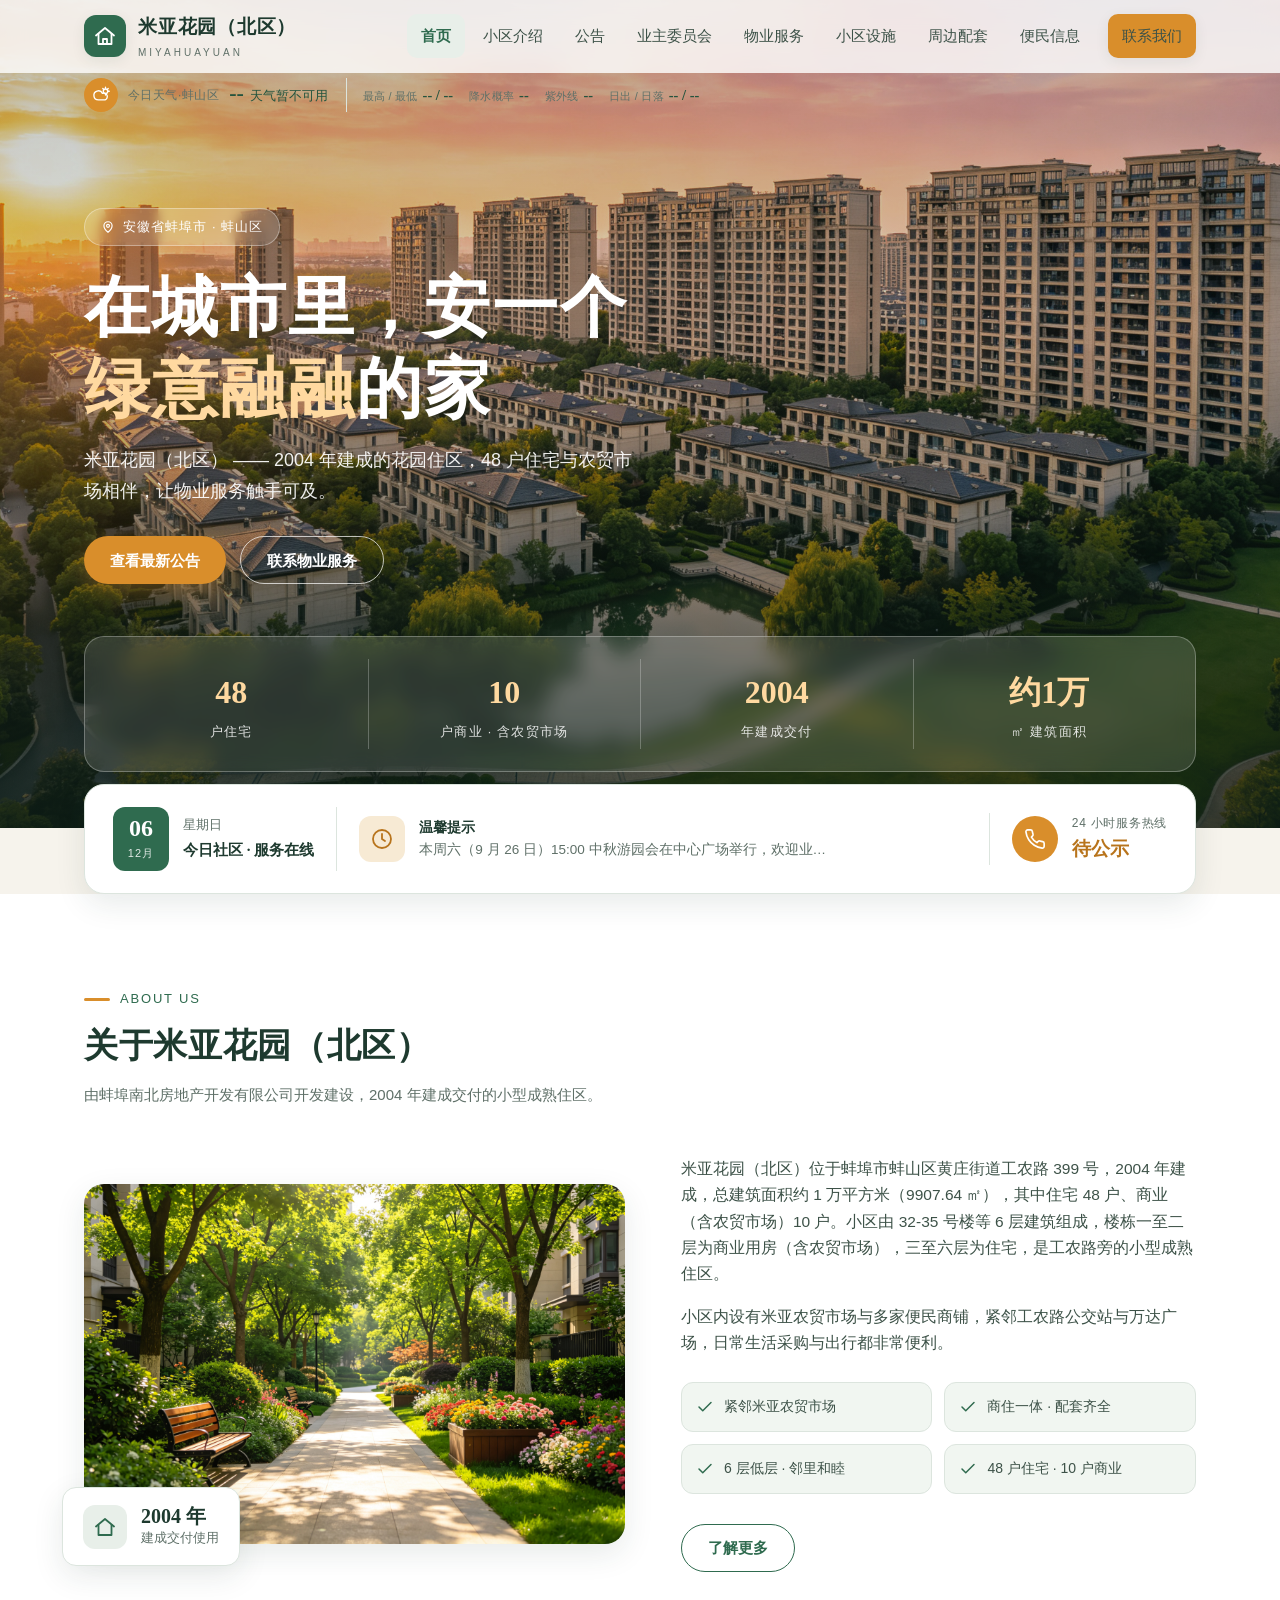
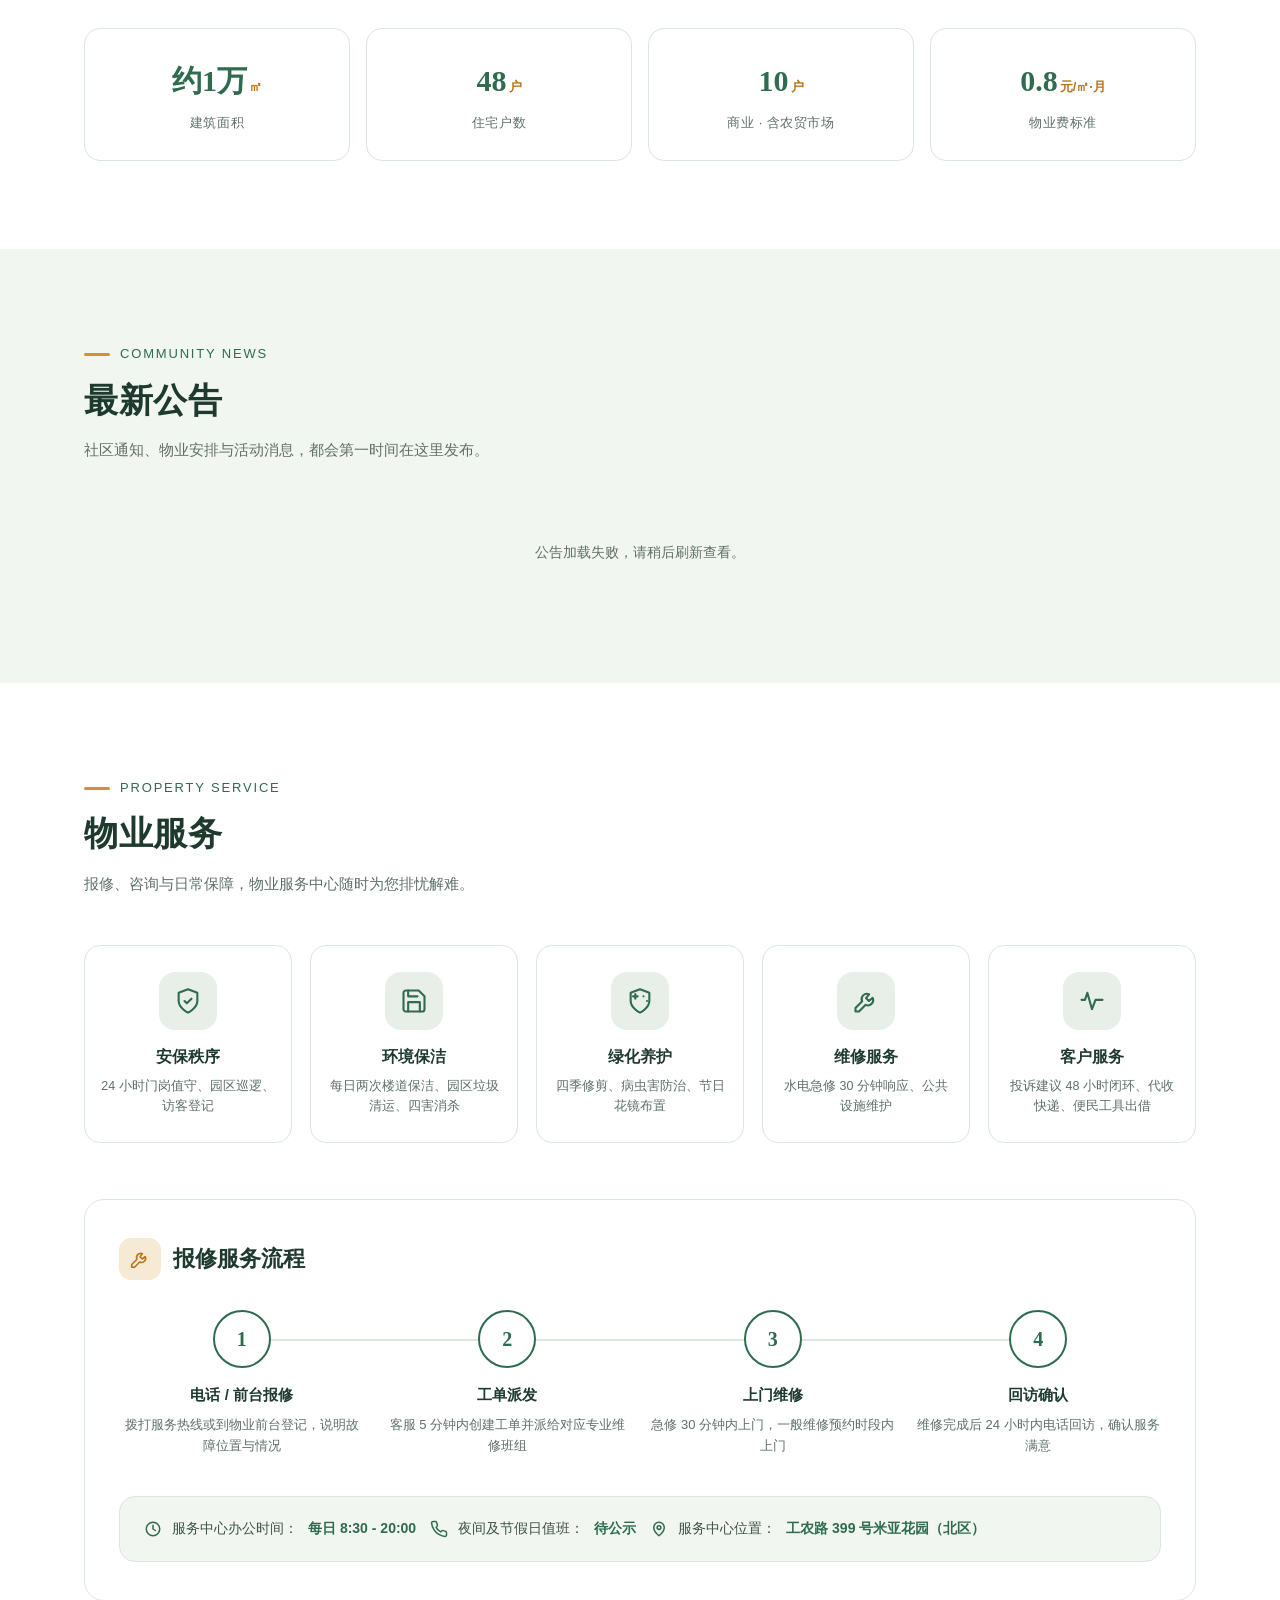
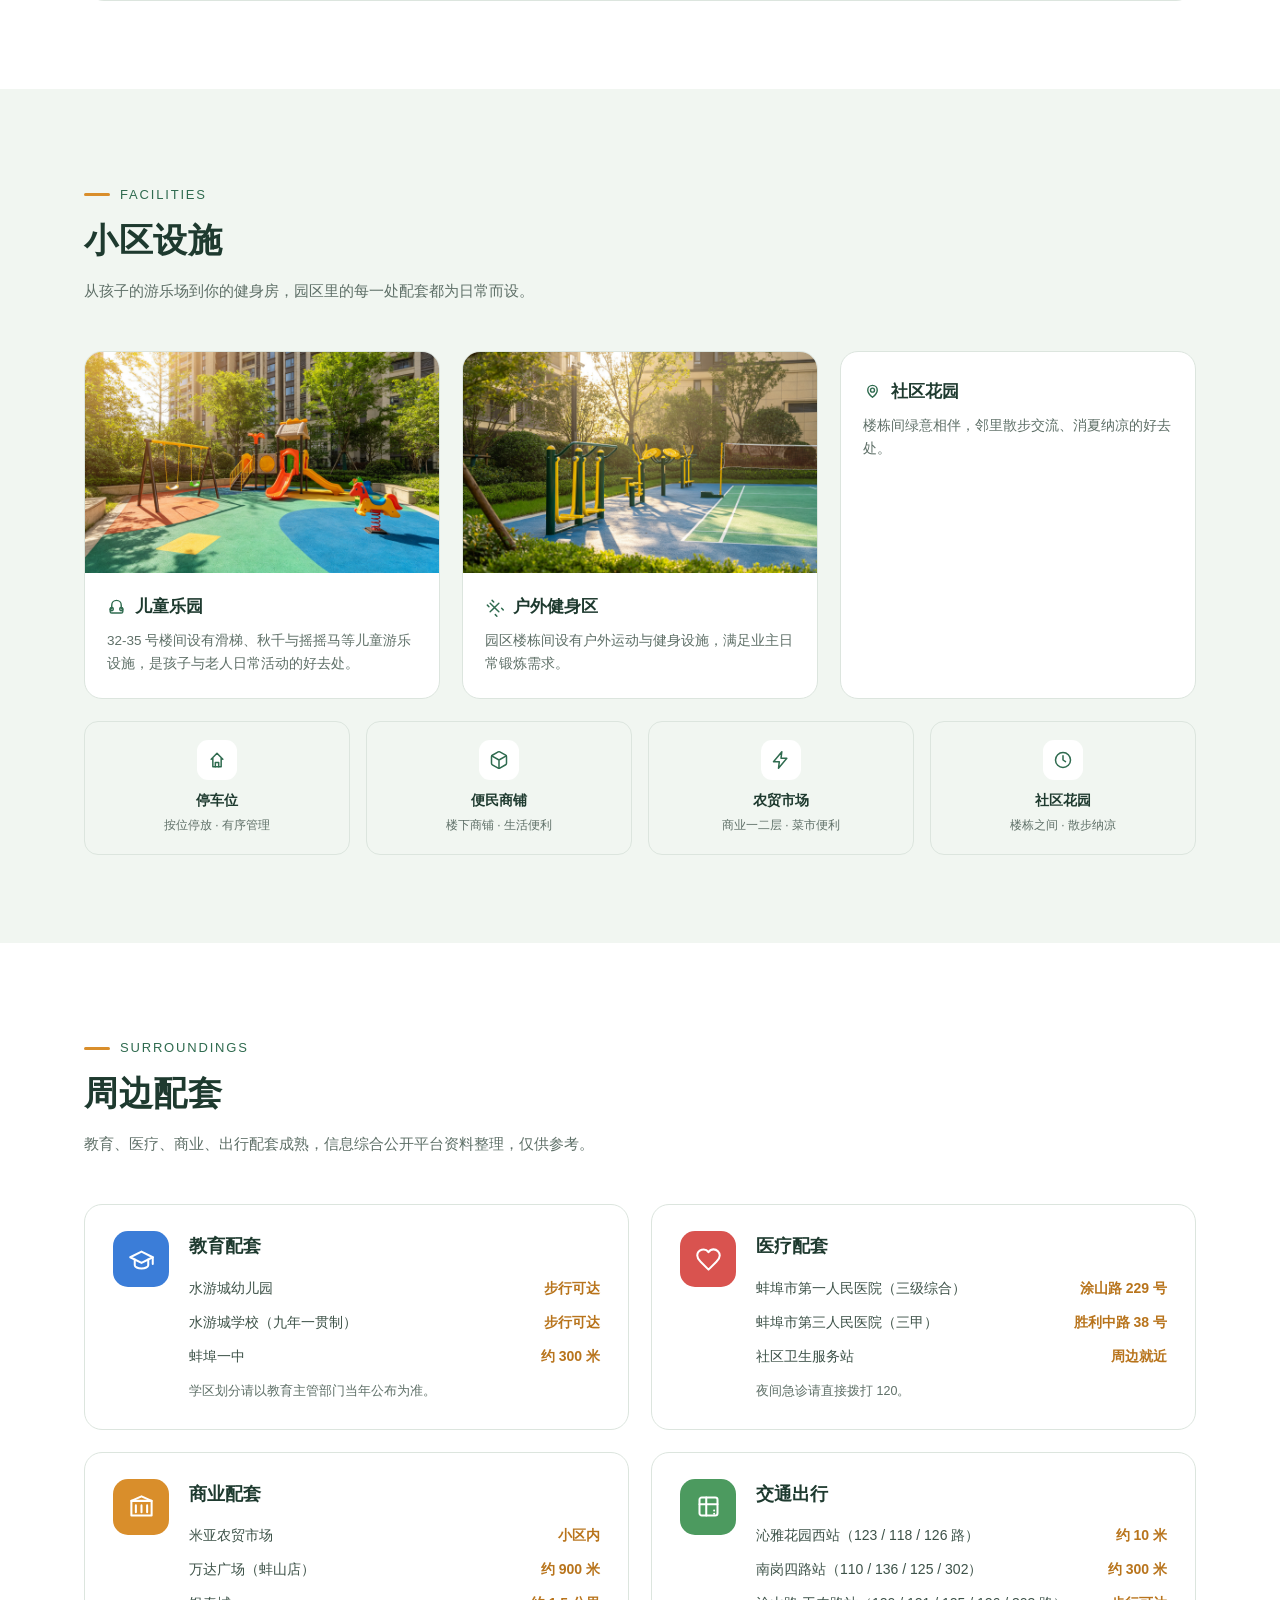
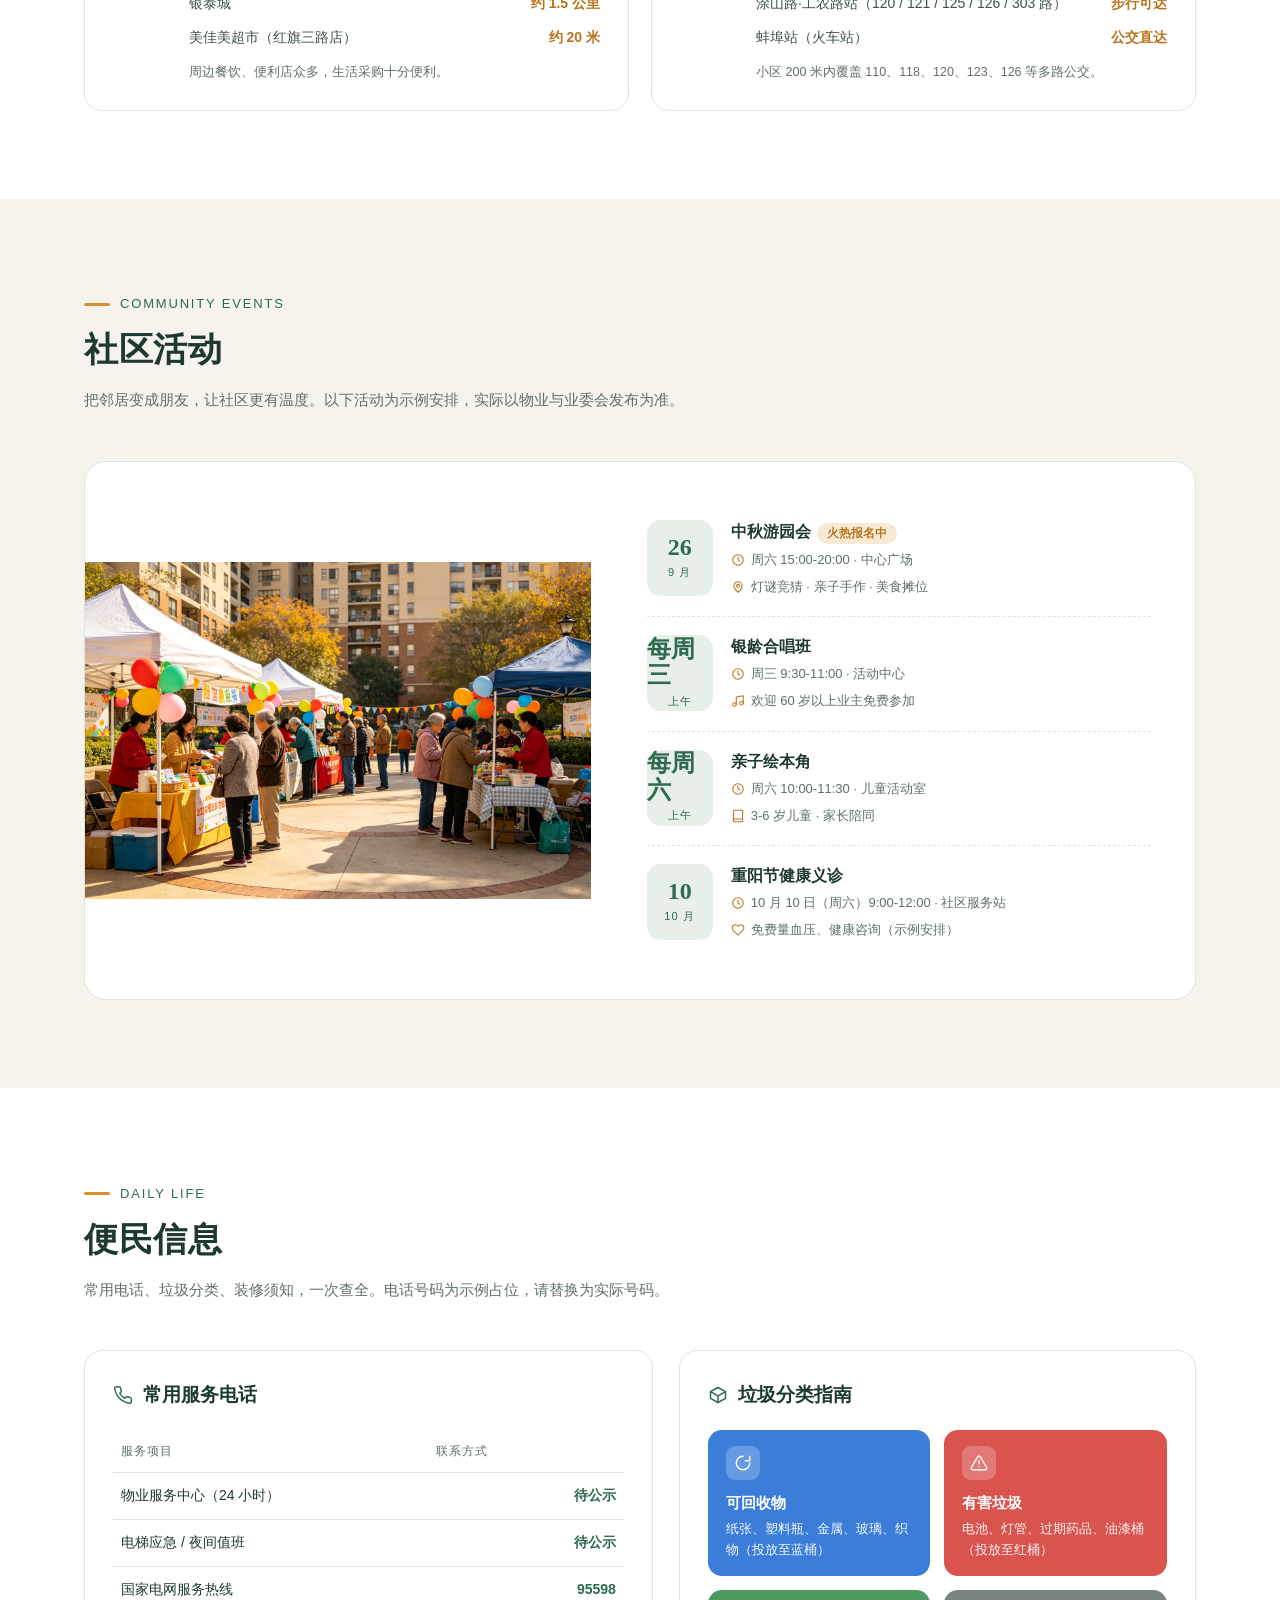
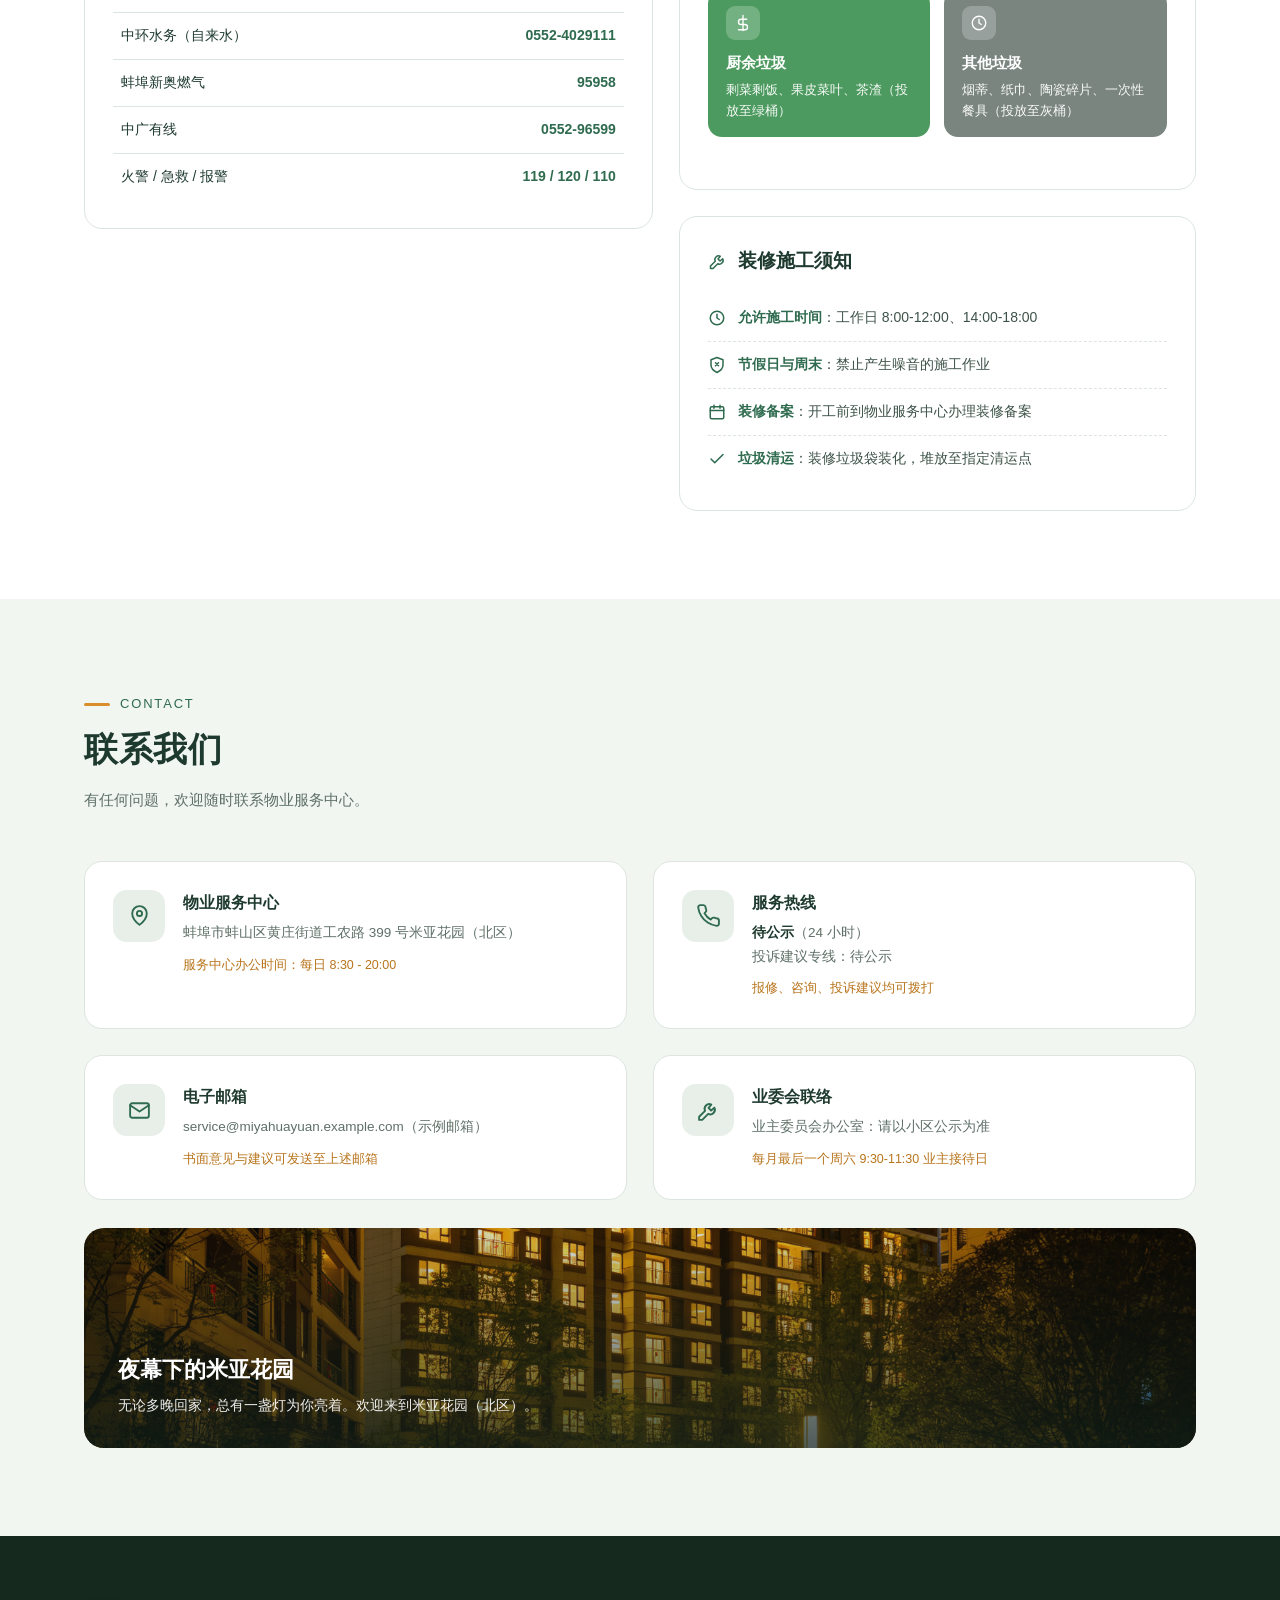
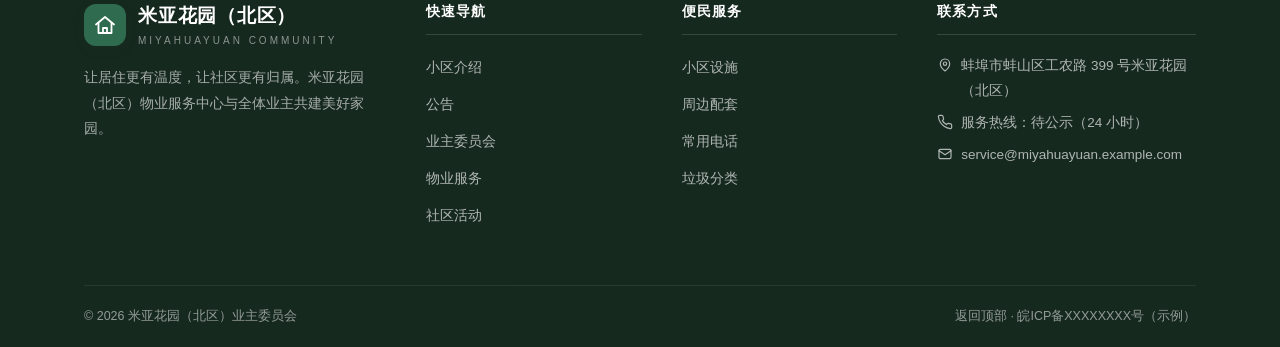
==== commit 2e62536b: "q" ====
--- a/index.html
+++ b/index.html
@@ -38,11 +38,30 @@
     </button>
   </div>
 </header>
-
 <main>
 <!-- ===== Hero 首屏 ===== -->
 <section class="hero" id="home">
   <div class="hero-bg" style="background-image:url('assets/images/hero.jpg');"></div>
+<!-- ===== 今日天气条（body 顶层，避免被 today-bar 层级困住） ===== -->
+<div class="weather-bar" id="todayWeather">
+  <div class="wb-inner">
+    <div class="wb-lead">
+      <span class="wb-ic" id="weatherIc">
+        <svg viewBox="0 0 24 24" fill="none" stroke="currentColor" stroke-width="1.8" stroke-linecap="round" stroke-linejoin="round"><path d="M17.5 18.5H8.5a6 6 0 1 1 5.4-8.7A4.5 4.5 0 1 1 17.5 18.5z"/><circle cx="18" cy="7" r="3"/><path d="M18 1.5V3M23 7h-1.5M18 12v-1.5M21.6 3.4l-1 1M14.4 3.4l1 1"/></svg>
+      </span>
+      <span class="wb-loc">今日天气·蚌山区</span>
+      <span class="wb-now"><b id="weatherTemp">--</b><i id="weatherDesc">加载中…</i></span>
+    </div>
+    <div class="wb-item"><span class="wb-label">最高 / 最低</span><span class="wb-val" id="weatherHL">-- / --</span></div>
+    <div class="wb-item"><span class="wb-label">降水概率</span><span class="wb-val" id="weatherRain">--</span></div>
+    <div class="wb-item"><span class="wb-label">紫外线</span><span class="wb-val" id="weatherUV">--</span></div>
+    <div class="wb-item"><span class="wb-label">日出 / 日落</span><span class="wb-val" id="weatherSun">-- / --</span></div>
+    <div class="wb-tip" id="weatherTip" style="display:none;"></div>
+  </div>
+</div>
+
+
+
   <div class="container hero-inner">
     <span class="hero-tag">
       <svg viewBox="0 0 24 24" fill="none" stroke="currentColor" stroke-width="2" stroke-linecap="round" width="14" height="14"><path d="M12 21s-7-5.5-7-11a7 7 0 0 1 14 0c0 5.5-7 11-7 11z"/><circle cx="12" cy="10" r="2.5"/></svg>
@@ -583,35 +602,9 @@
   <svg viewBox="0 0 24 24" fill="none" stroke="currentColor" stroke-width="2" stroke-linecap="round" stroke-linejoin="round"><path d="M12 19V5M5 12l7-7 7 7"/></svg>
 </button>
 
-<!-- ===== 今日天气条（body 顶层，避免被 today-bar 层级困住） ===== -->
-<div class="weather-bar" id="todayWeather">
-  <div class="wb-inner">
-    <div class="wb-lead">
-      <span class="wb-ic" id="weatherIc">
-        <svg viewBox="0 0 24 24" fill="none" stroke="currentColor" stroke-width="1.8" stroke-linecap="round" stroke-linejoin="round"><path d="M17.5 18.5H8.5a6 6 0 1 1 5.4-8.7A4.5 4.5 0 1 1 17.5 18.5z"/><circle cx="18" cy="7" r="3"/><path d="M18 1.5V3M23 7h-1.5M18 12v-1.5M21.6 3.4l-1 1M14.4 3.4l1 1"/></svg>
-      </span>
-      <span class="wb-loc">今日天气·蚌山区</span>
-      <span class="wb-now"><b id="weatherTemp">--</b><i id="weatherDesc">加载中…</i></span>
-    </div>
-    <div class="wb-item"><span class="wb-label">最高 / 最低</span><span class="wb-val" id="weatherHL">-- / --</span></div>
-    <div class="wb-item"><span class="wb-label">降水概率</span><span class="wb-val" id="weatherRain">--</span></div>
-    <div class="wb-item"><span class="wb-label">紫外线</span><span class="wb-val" id="weatherUV">--</span></div>
-    <div class="wb-item"><span class="wb-label">日出 / 日落</span><span class="wb-val" id="weatherSun">-- / --</span></div>
-    <div class="wb-tip" id="weatherTip" style="display:none;"></div>
-  </div>
-</div>
 <script>
 (function(){
   "use strict";
-
-  /* ---- 天气条：移动端移回信息栏下方（桌面端悬浮于 body 顶层） ---- */
-  (function(){
-    var wb = document.getElementById('todayWeather');
-    if(wb && window.innerWidth <= 768){
-      var box = document.querySelector('.today-bar .container');
-      if(box){ box.appendChild(wb); }
-    }
-  })();
 
   /* ---- 移动端菜单 ---- */
   var navToggle = document.getElementById('navToggle');
--- a/assets/css/site.css
+++ b/assets/css/site.css
@@ -58,8 +58,8 @@
 
 /* ===== 顶部导航 ===== */
 .site-header{
-  position:fixed;top:35px;left:0;right:0;z-index:100;
-  background:rgba(255,255,255,.86);
+  position:fixed;top:0;left:0;right:0;z-index:100;
+  background:rgba(255,255,255,.8);
   backdrop-filter:blur(12px);
   -webkit-backdrop-filter:blur(12px);
   border-bottom:1px solid transparent;
@@ -99,7 +99,7 @@
 .hero{
   position:relative;min-height:92vh;
   display:flex;align-items:flex-end;
-  padding:140px 0 0;
+  padding:0;
   color:var(--white);
   overflow:hidden;
 }
@@ -191,9 +191,9 @@
 .today-hotline .h-label{font-size:12px;color:var(--muted);letter-spacing:.06em;}
 .today-hotline .h-num{font-family:var(--font-serif);font-size:19px;font-weight:700;color:var(--amber-deep);white-space:nowrap;}
 
-/* ===== 今日天气条（悬浮页面顶端） ===== */
+/* ===== 今日天气条（位于菜单栏下方，随页面滚动消失） ===== */
 .weather-bar{
-  position:fixed;top:0;left:0;right:0;z-index:120;
+  position:absolute;top:72px;left:0;right:0;z-index:2;
   background:transparent;border-bottom:none;
   box-shadow:none;
 }
@@ -201,7 +201,7 @@
   max-width:1160px;margin:0 auto;padding:6px 24px;
   display:flex;flex-wrap:nowrap;align-items:center;gap:0 16px;
 }
-section[id]{scroll-margin-top:120px;}
+section[id]{scroll-margin-top:90px;}
 .weather-bar .wb-lead{display:flex;align-items:center;gap:10px;padding-right:18px;border-right:1px solid var(--line);white-space:nowrap;}
 .weather-bar .wb-ic{width:34px;height:34px;border-radius:50%;background:var(--amber);color:var(--white);display:flex;align-items:center;justify-content:center;flex:none;}
 .weather-bar .wb-ic svg{width:18px;height:18px;}
@@ -599,7 +599,7 @@
   .nav-links a{padding:13px 16px;font-size:16px;border-radius:12px;}
   .nav-cta{margin-left:0;text-align:center;}
   .nav-toggle{display:flex;}
-  .hero{padding-top:110px;min-height:88vh;}
+  .hero{padding-top:0;min-height:88vh;}
   .hero-stats{grid-template-columns:repeat(2,1fr);gap:14px 0;}
   .hstat:nth-child(3){border-left:none;}
   .hstat:nth-child(n+3){border-top:1px solid rgba(255,255,255,.2);padding-top:14px;}
@@ -608,8 +608,8 @@
   .today-msg .t-text{white-space:normal;}
   .today-hotline{border-left:none;border-top:1px solid var(--line);padding-left:0;padding-top:16px;}
   .site-header{top:0;}
-  .weather-bar{position:static;background:transparent;border-bottom:none;box-shadow:none;margin-top:14px;padding:0;}
-  .wb-inner{background:var(--white);border:1px solid var(--line);border-radius:20px;box-shadow:var(--shadow);padding:16px 20px;gap:12px 18px;flex-wrap:wrap;}
+  .weather-bar{position:absolute;top:72px;left:0;right:0;background:transparent;border-bottom:none;box-shadow:none;margin-top:0;padding:0;}
+  .wb-inner{background:transparent;border:none;box-shadow:none;padding:16px 20px;gap:12px 18px;flex-wrap:wrap;}
   .weather-bar .wb-lead{padding-right:0;border-right:none;width:100%;padding-bottom:8px;margin-bottom:2px;border-bottom:1px solid var(--line);}
   .weather-bar .wb-tip{margin-left:0;text-align:left;max-width:none;}
   .about-points{grid-template-columns:1fr;}
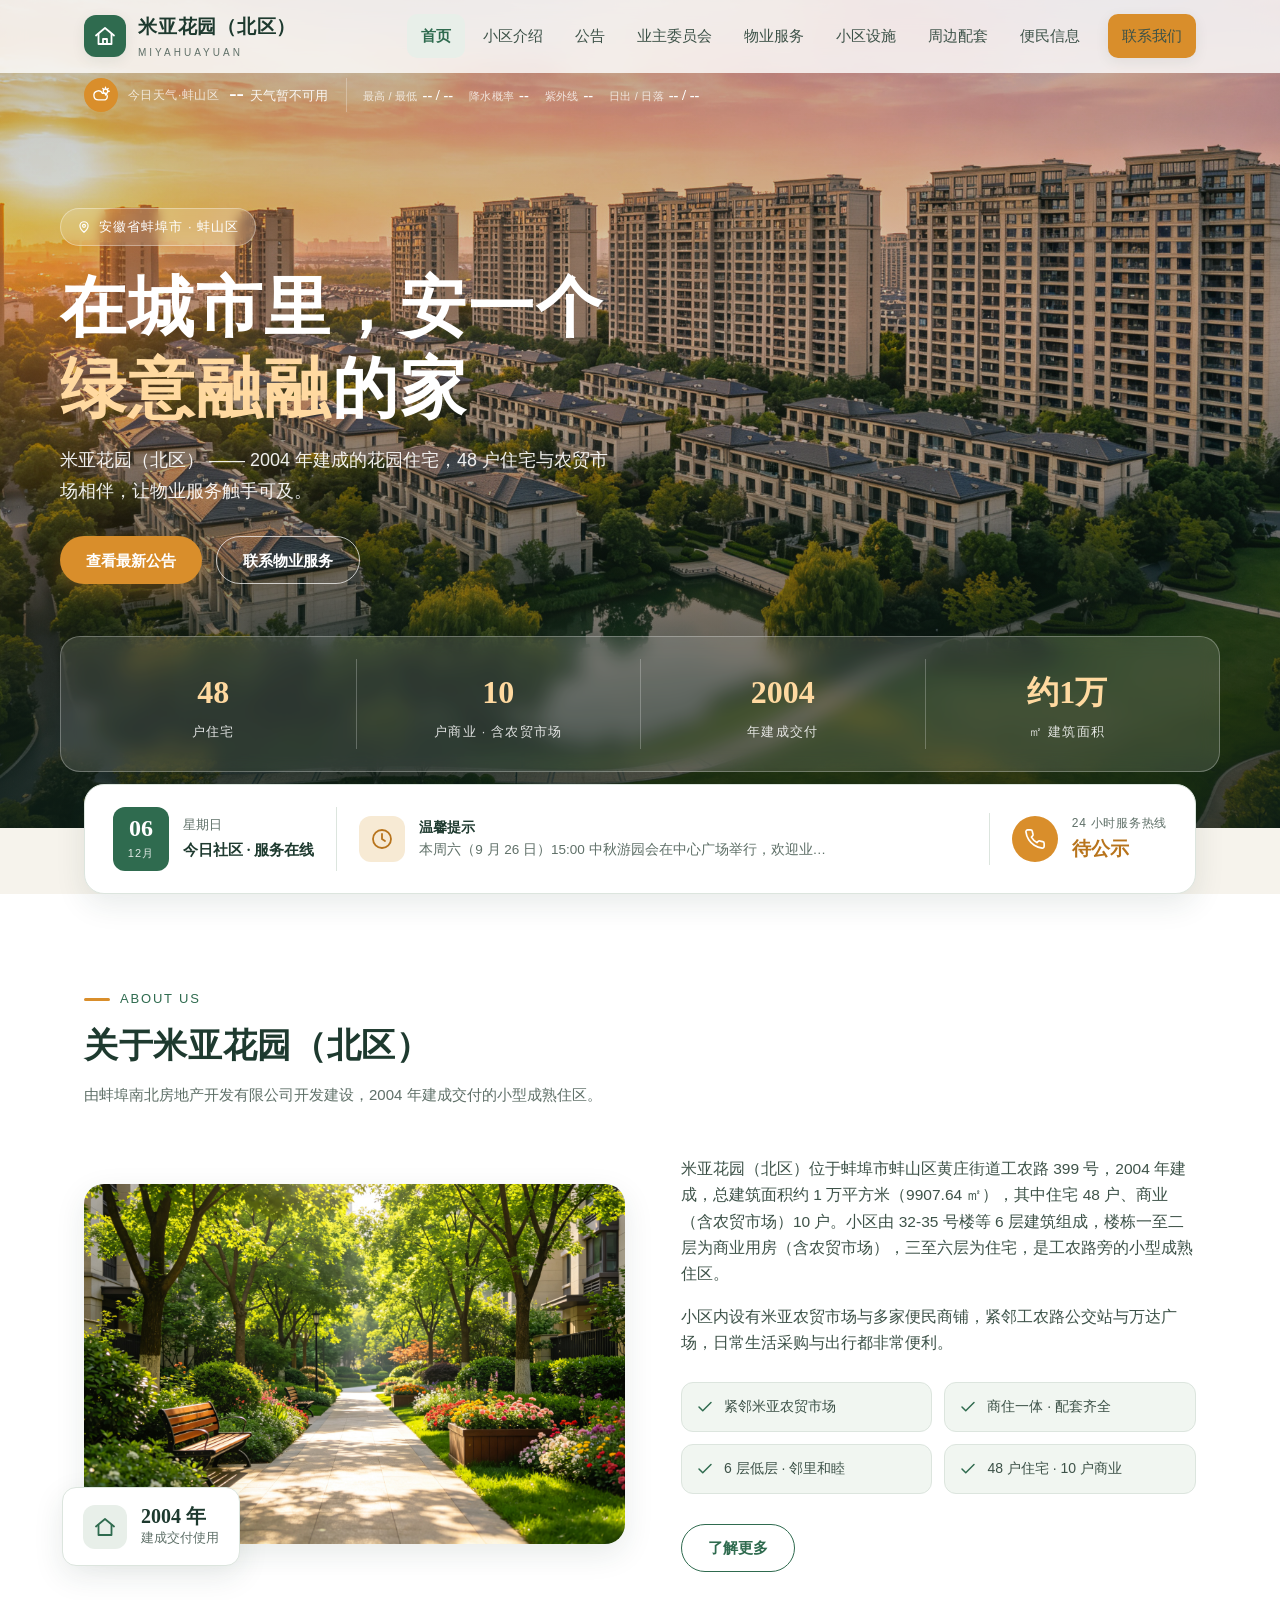
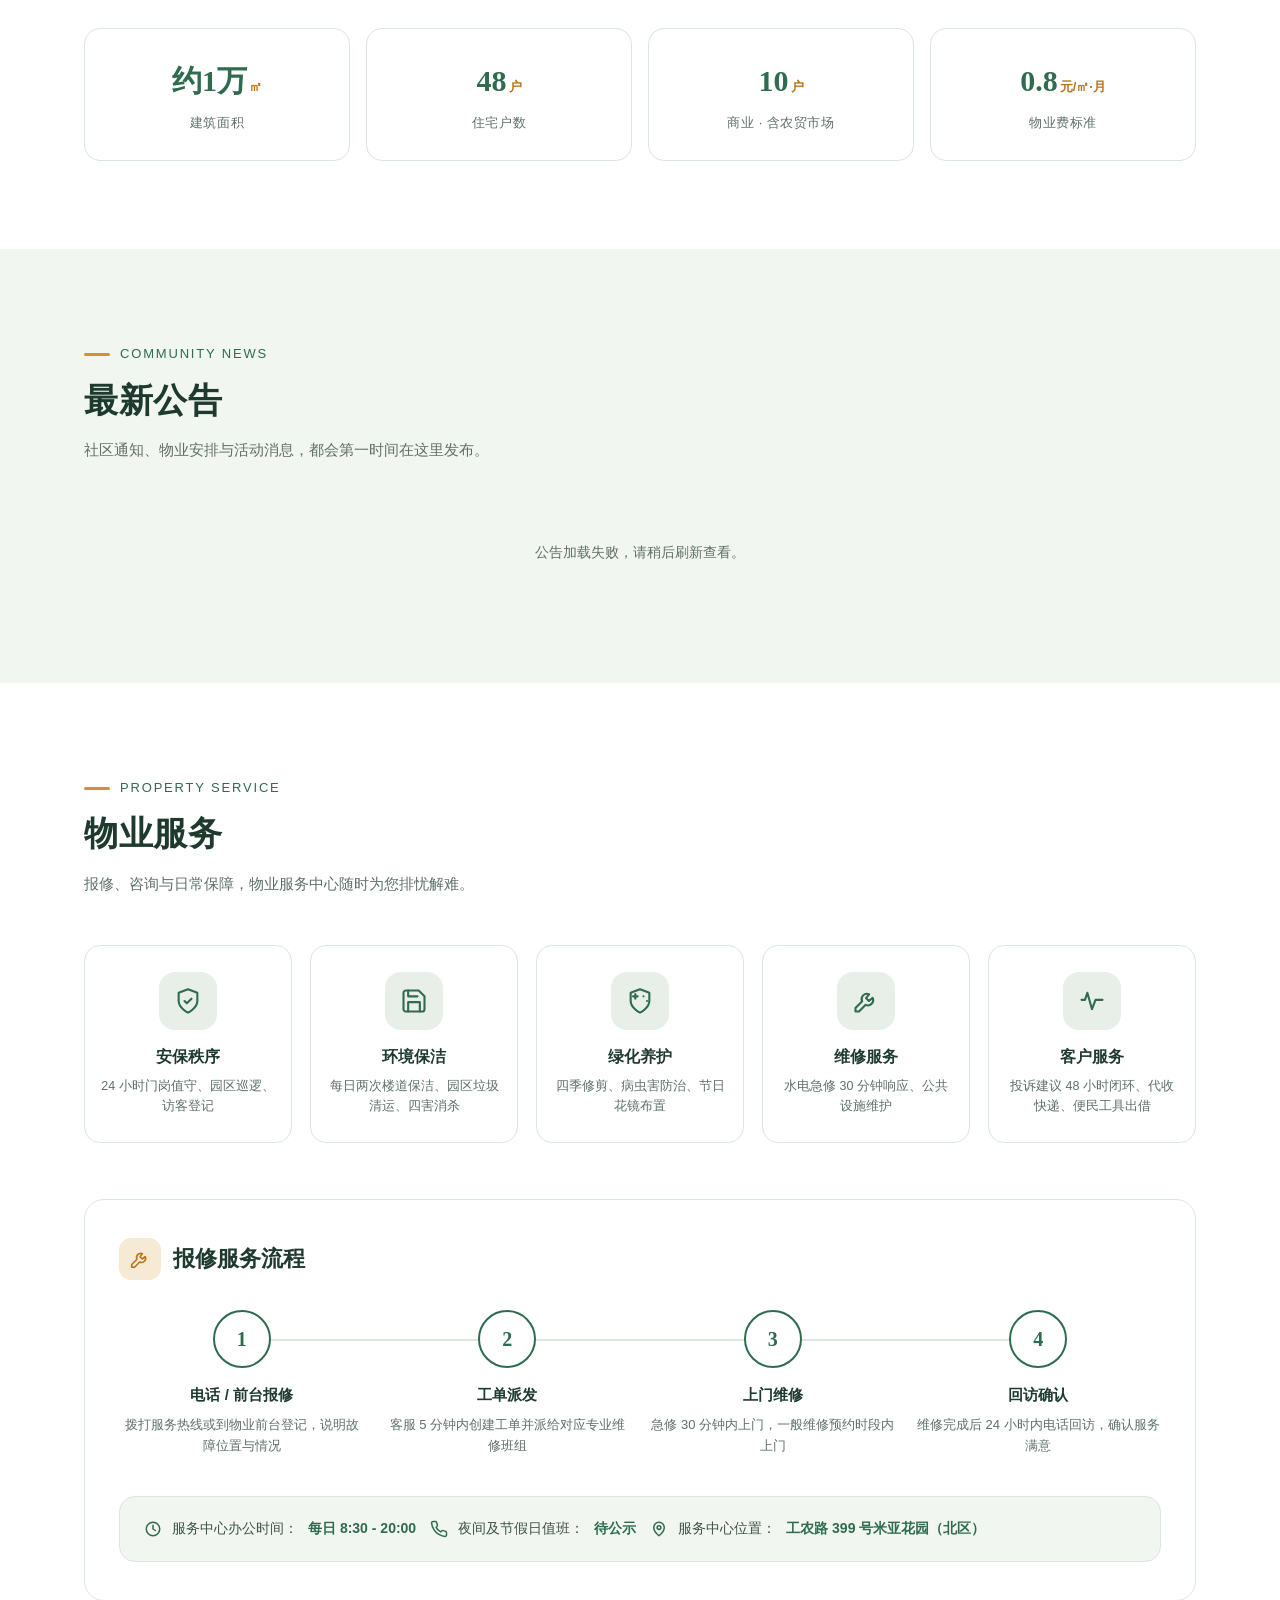
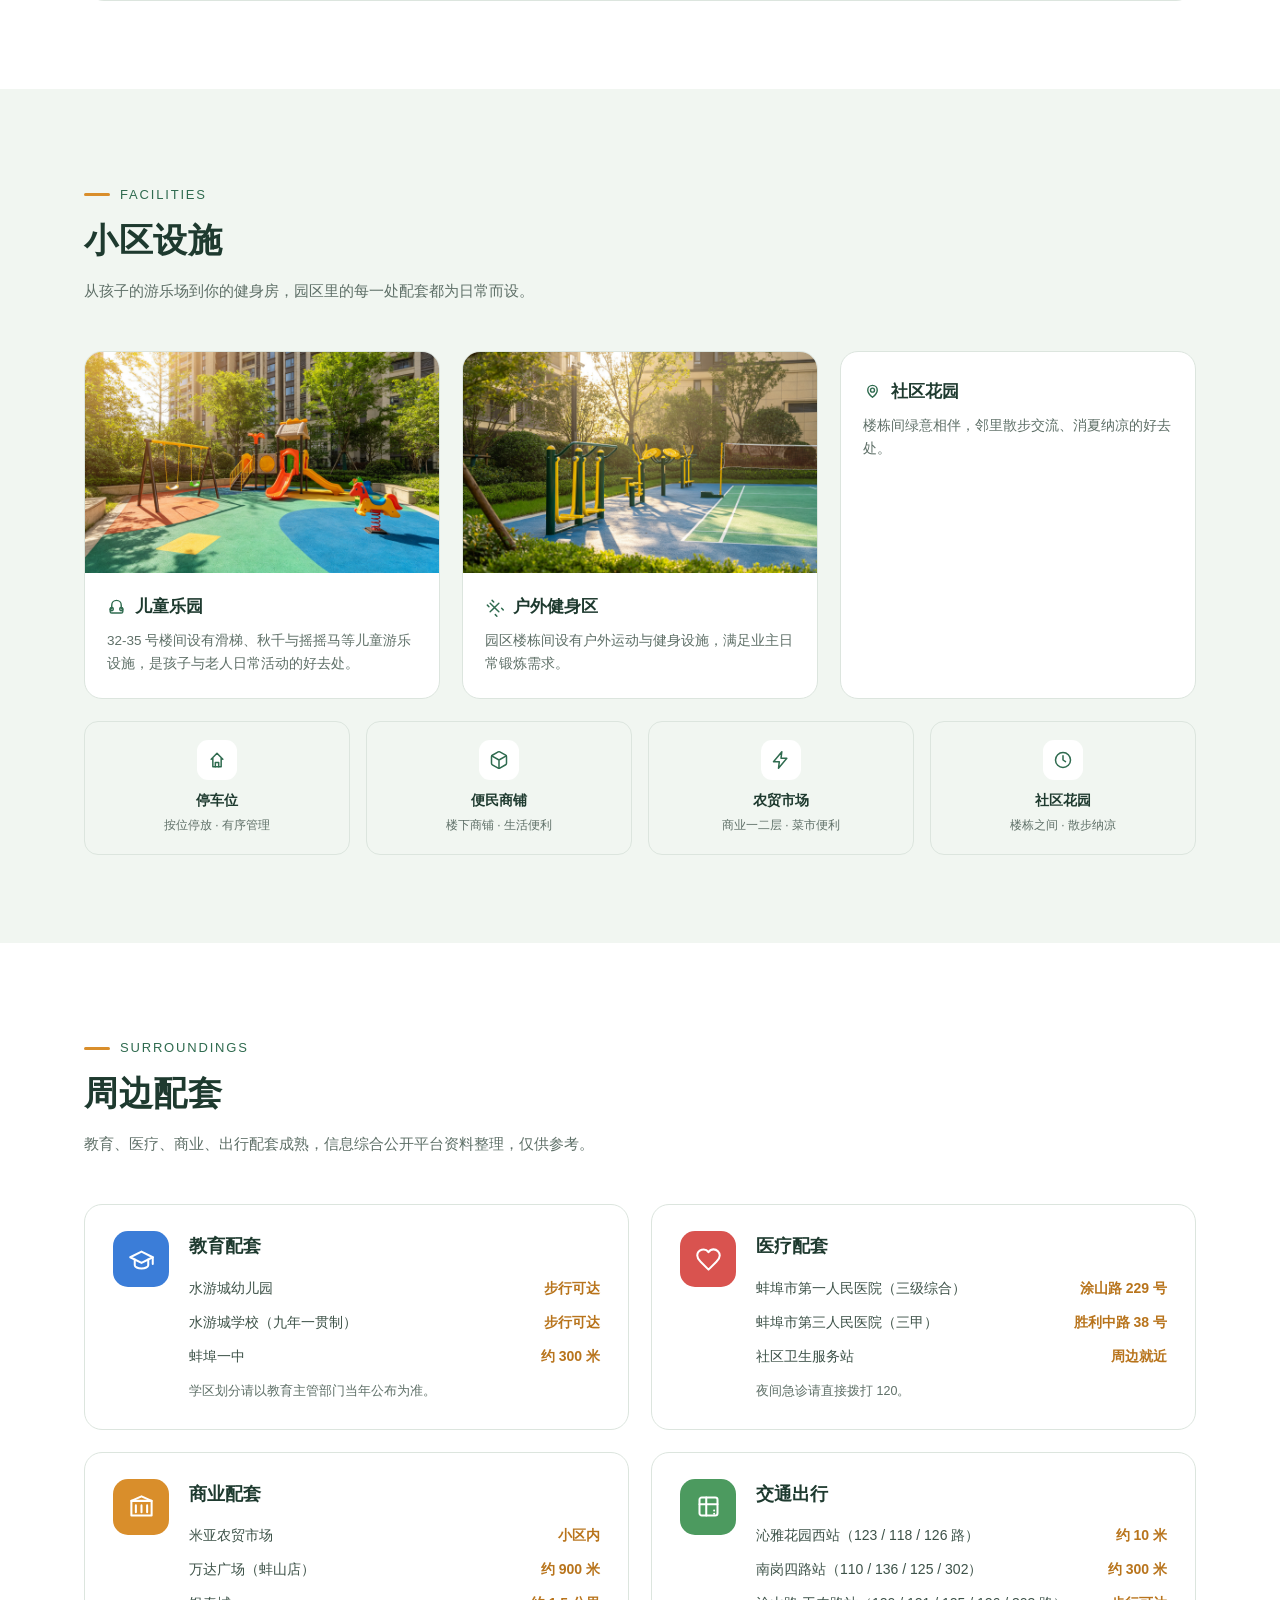
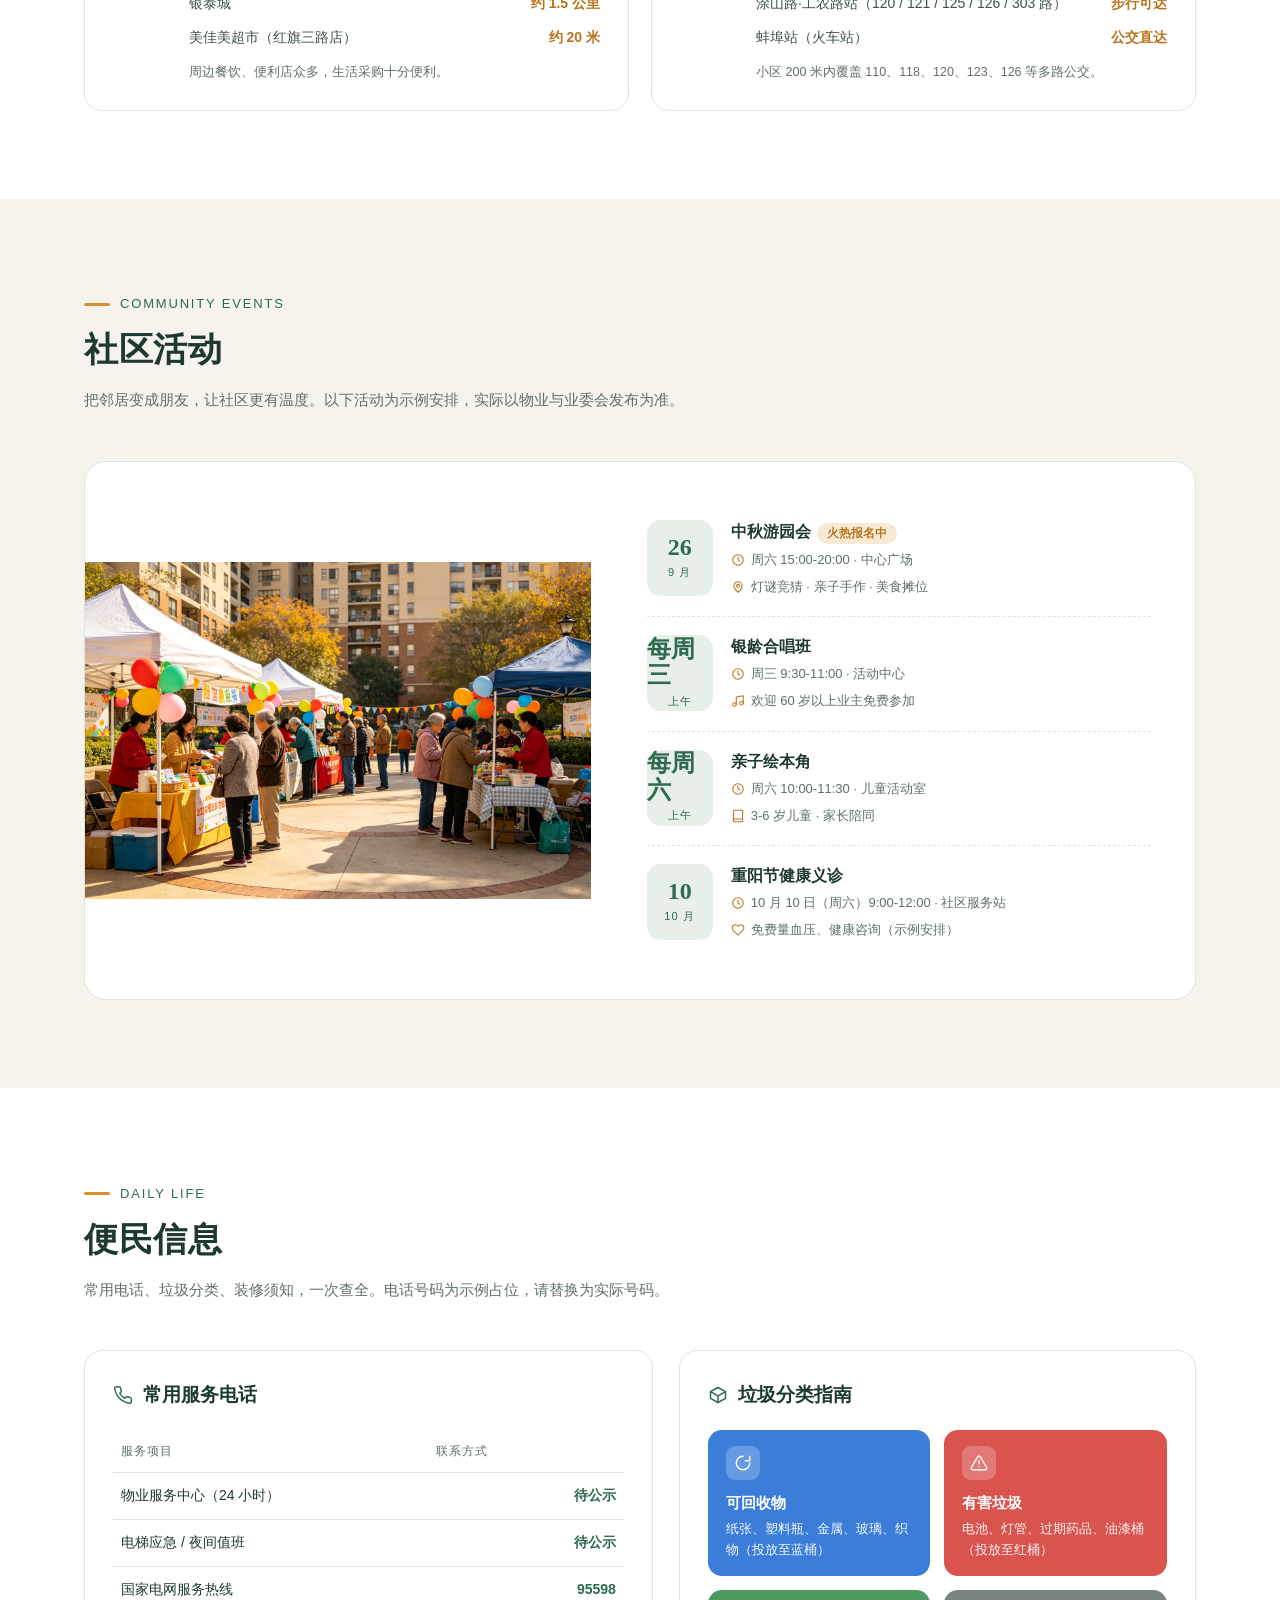
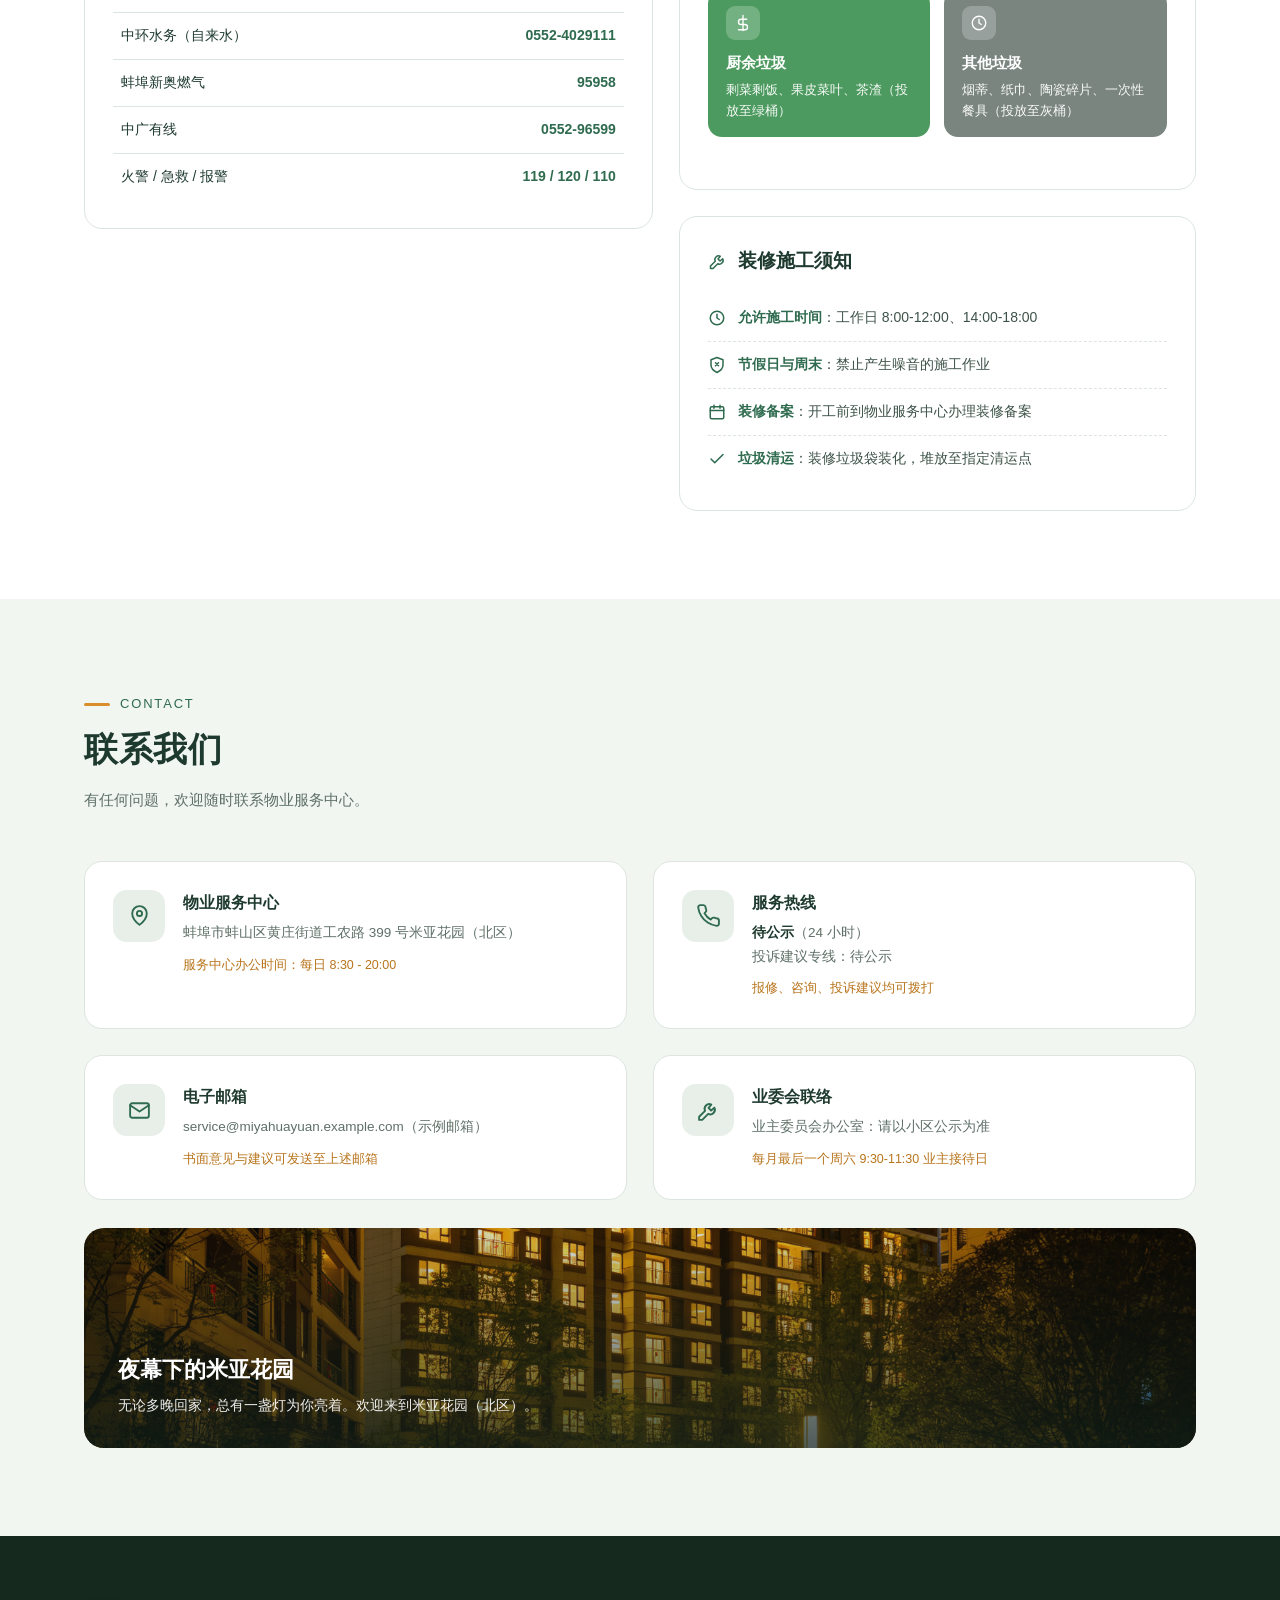
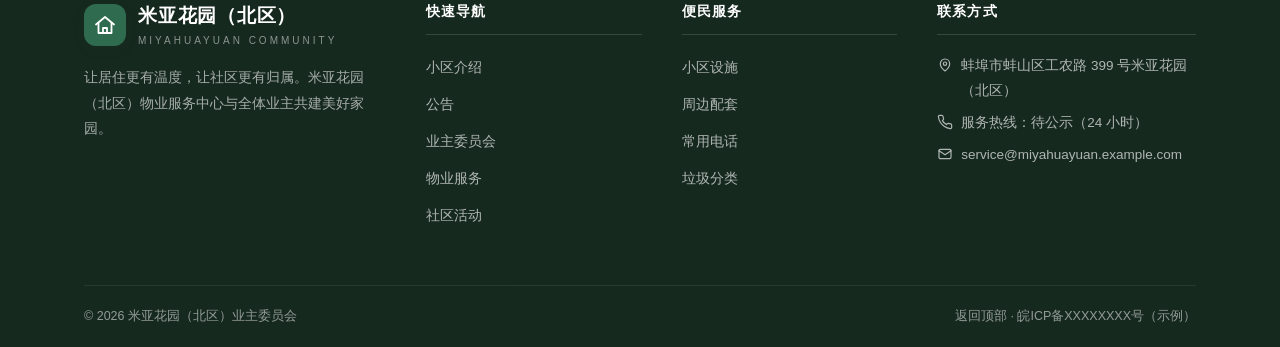
==== commit 4c7e5ee2: "更新 index.html" ====
--- a/index.html
+++ b/index.html
@@ -68,7 +68,7 @@
       安徽省蚌埠市 · 蚌山区
     </span>
     <h1 class="hero-title">在城市里，安一个<br><span class="hl">绿意融融</span>的家</h1>
-    <p class="hero-sub">米亚花园（北区） —— 2004 年建成的花园住区，48 户住宅与农贸市场相伴，让物业服务触手可及。</p>
+    <p class="hero-sub">米亚花园（北区） —— 2004 年建成的花园住宅，48 户住宅与农贸市场相伴，让物业服务触手可及。</p>
     <div class="hero-actions">
       <a href="#news" class="btn btn--amber">查看最新公告</a>
       <a href="#contact" class="btn btn--ghost">联系物业服务</a>
--- a/assets/css/site.css
+++ b/assets/css/site.css
@@ -111,7 +111,7 @@
   content:"";position:absolute;inset:0;
   background:linear-gradient(180deg,rgba(16,38,29,.28) 0%,rgba(16,38,29,.12) 40%,rgba(14,32,25,.78) 100%);
 }
-.hero-inner{position:relative;z-index:2;width:100%;padding-bottom:56px;}
+.hero-inner{position:relative;z-index:2;width:100%;padding:130px 0 56px;}
 .hero-tag{
   display:inline-flex;align-items:center;gap:8px;
   background:rgba(255,255,255,.16);backdrop-filter:blur(6px);
@@ -193,7 +193,7 @@
 
 /* ===== 今日天气条（位于菜单栏下方，随页面滚动消失） ===== */
 .weather-bar{
-  position:absolute;top:72px;left:0;right:0;z-index:2;
+  position:absolute;top:72px;left:0;right:0;z-index:3;
   background:transparent;border-bottom:none;
   box-shadow:none;
 }
@@ -202,17 +202,17 @@
   display:flex;flex-wrap:nowrap;align-items:center;gap:0 16px;
 }
 section[id]{scroll-margin-top:90px;}
-.weather-bar .wb-lead{display:flex;align-items:center;gap:10px;padding-right:18px;border-right:1px solid var(--line);white-space:nowrap;}
+.weather-bar .wb-lead{display:flex;align-items:center;gap:10px;padding-right:18px;border-right:1px solid rgba(255,255,255,.28);white-space:nowrap;}
 .weather-bar .wb-ic{width:34px;height:34px;border-radius:50%;background:var(--amber);color:var(--white);display:flex;align-items:center;justify-content:center;flex:none;}
 .weather-bar .wb-ic svg{width:18px;height:18px;}
-.weather-bar .wb-loc{font-size:12px;color:var(--muted);letter-spacing:.04em;white-space:nowrap;}
+.weather-bar .wb-loc{font-size:12px;color:rgba(255,255,255,.75);letter-spacing:.04em;white-space:nowrap;}
 .weather-bar .wb-now{display:flex;align-items:baseline;gap:6px;white-space:nowrap;}
-.weather-bar .wb-now b{font-family:var(--font-serif);font-size:22px;font-weight:700;color:var(--pine-deep);line-height:1;}
-.weather-bar .wb-now i{font-style:normal;font-size:13px;color:var(--pine-deep);}
+.weather-bar .wb-now b{font-family:var(--font-serif);font-size:22px;font-weight:700;color:#fff;line-height:1;}
+.weather-bar .wb-now i{font-style:normal;font-size:13px;color:rgba(255,255,255,.9);}
 .weather-bar .wb-item{display:flex;align-items:baseline;gap:5px;white-space:nowrap;}
-.weather-bar .wb-item .wb-label{font-size:11px;color:var(--muted);letter-spacing:.02em;}
-.weather-bar .wb-item .wb-val{font-family:var(--font-serif);font-size:14.5px;font-weight:700;color:var(--pine-deep);}
-.weather-bar .wb-tip{margin-left:auto;font-size:12px;color:var(--amber-deep);font-weight:600;white-space:nowrap;}
+.weather-bar .wb-item .wb-label{font-size:11px;color:rgba(255,255,255,.75);letter-spacing:.02em;}
+.weather-bar .wb-item .wb-val{font-family:var(--font-serif);font-size:14.5px;font-weight:700;color:#fff;}
+.weather-bar .wb-tip{margin-left:auto;font-size:12px;color:rgba(255,255,255,.85);font-weight:600;white-space:nowrap;}
 
 /* ===== 关于小区 ===== */
 .about-grid{display:grid;grid-template-columns:1.05fr 1fr;gap:56px;align-items:center;}
@@ -502,7 +502,7 @@
 .back-top svg{width:22px;height:22px;}
 
 /* ===== 业主委员会 ===== */
-.committee-grid{display:grid;grid-template-columns:repeat(2,1fr);gap:22px;align-items:start;}
+.committee-grid{display:grid;grid-template-columns:repeat(2,1fr);gap:22px;align-items:stretch;}
 .committee-card{background:var(--white);border:1px solid var(--line);border-radius:18px;padding:28px;}
 .committee-card h4{font-family:var(--font-serif);font-size:19px;font-weight:700;margin-bottom:18px;display:flex;align-items:center;gap:10px;}
 .committee-card h4 svg{width:20px;height:20px;color:var(--pine);}
@@ -526,6 +526,17 @@
 .member-card .m-names{display:flex;justify-content:center;gap:10px;flex-wrap:wrap;}
 .member-card .m-names .m-name{display:inline-block;}
 .member-card .m-desc{display:block;font-size:12px;color:var(--muted);margin-top:4px;}
+.member-more{
+  display:flex;align-items:center;justify-content:center;gap:6px;
+  margin:16px auto 0;padding:9px 22px;font-size:13.5px;font-weight:600;
+  color:var(--pine);background:var(--white);border:1.5px dashed var(--line);
+  border-radius:999px;cursor:pointer;transition:border-color .25s,color .25s;
+}
+.member-more:hover{border-color:var(--amber);color:var(--amber-deep);}
+.member-more svg{width:15px;height:15px;transition:transform .25s;}
+.member-more.open svg{transform:rotate(180deg);}
+.member-alt{margin-top:12px;}
+.member-alt[hidden]{display:none;}
 .c-note{margin-top:14px;font-size:12.5px;color:var(--muted);}
 .doc-wrap{margin-top:42px;display:grid;gap:18px;}
 .doc-card{background:var(--white);border:1px solid var(--line);border-radius:18px;overflow:hidden;}
@@ -600,6 +611,7 @@
   .nav-cta{margin-left:0;text-align:center;}
   .nav-toggle{display:flex;}
   .hero{padding-top:0;min-height:88vh;}
+  .hero-inner{padding-top:130px;}
   .hero-stats{grid-template-columns:repeat(2,1fr);gap:14px 0;}
   .hstat:nth-child(3){border-left:none;}
   .hstat:nth-child(n+3){border-top:1px solid rgba(255,255,255,.2);padding-top:14px;}
@@ -609,9 +621,23 @@
   .today-hotline{border-left:none;border-top:1px solid var(--line);padding-left:0;padding-top:16px;}
   .site-header{top:0;}
   .weather-bar{position:absolute;top:72px;left:0;right:0;background:transparent;border-bottom:none;box-shadow:none;margin-top:0;padding:0;}
-  .wb-inner{background:transparent;border:none;box-shadow:none;padding:16px 20px;gap:12px 18px;flex-wrap:wrap;}
-  .weather-bar .wb-lead{padding-right:0;border-right:none;width:100%;padding-bottom:8px;margin-bottom:2px;border-bottom:1px solid var(--line);}
-  .weather-bar .wb-tip{margin-left:0;text-align:left;max-width:none;}
+  .wb-inner{background:transparent;border:none;box-shadow:none;padding:6px 8px;gap:0 8px;flex-wrap:nowrap;overflow:hidden;font-size:10px;}
+  .weather-bar .wb-lead{padding-right:8px;border-right:1px solid rgba(255,255,255,.28);width:auto;padding-bottom:0;margin-bottom:0;border-bottom:none;flex:none;gap:5px;}
+  .weather-bar .wb-loc{display:none;}
+  .weather-bar .wb-tip{display:none;}
+  .weather-bar .wb-ic{width:22px;height:22px;}
+  .weather-bar .wb-ic svg{width:13px;height:13px;}
+  .weather-bar{color:var(--white);}
+  .weather-bar .wb-now b{color:#fff;}
+  .weather-bar .wb-item .wb-label{color:rgba(255,255,255,.75);}
+  .weather-bar .wb-item .wb-val{color:#fff;}
+  .weather-bar .wb-now i{color:rgba(255,255,255,.9);}
+  .weather-bar .wb-item{white-space:nowrap;flex-shrink:1;min-width:0;gap:3px;}
+  .weather-bar .wb-item .wb-label{font-size:9.5px;}
+  .weather-bar .wb-item .wb-val{font-size:11.5px;}
+  .weather-bar .wb-item:has(#weatherSun){display:none;}
+  .weather-bar .wb-now b{font-size:14px;}
+  .weather-bar .wb-now i{font-size:11px;}
   .about-points{grid-template-columns:1fr;}
   .stats-grid{grid-template-columns:repeat(2,1fr);}
   .news-grid{grid-template-columns:1fr;}
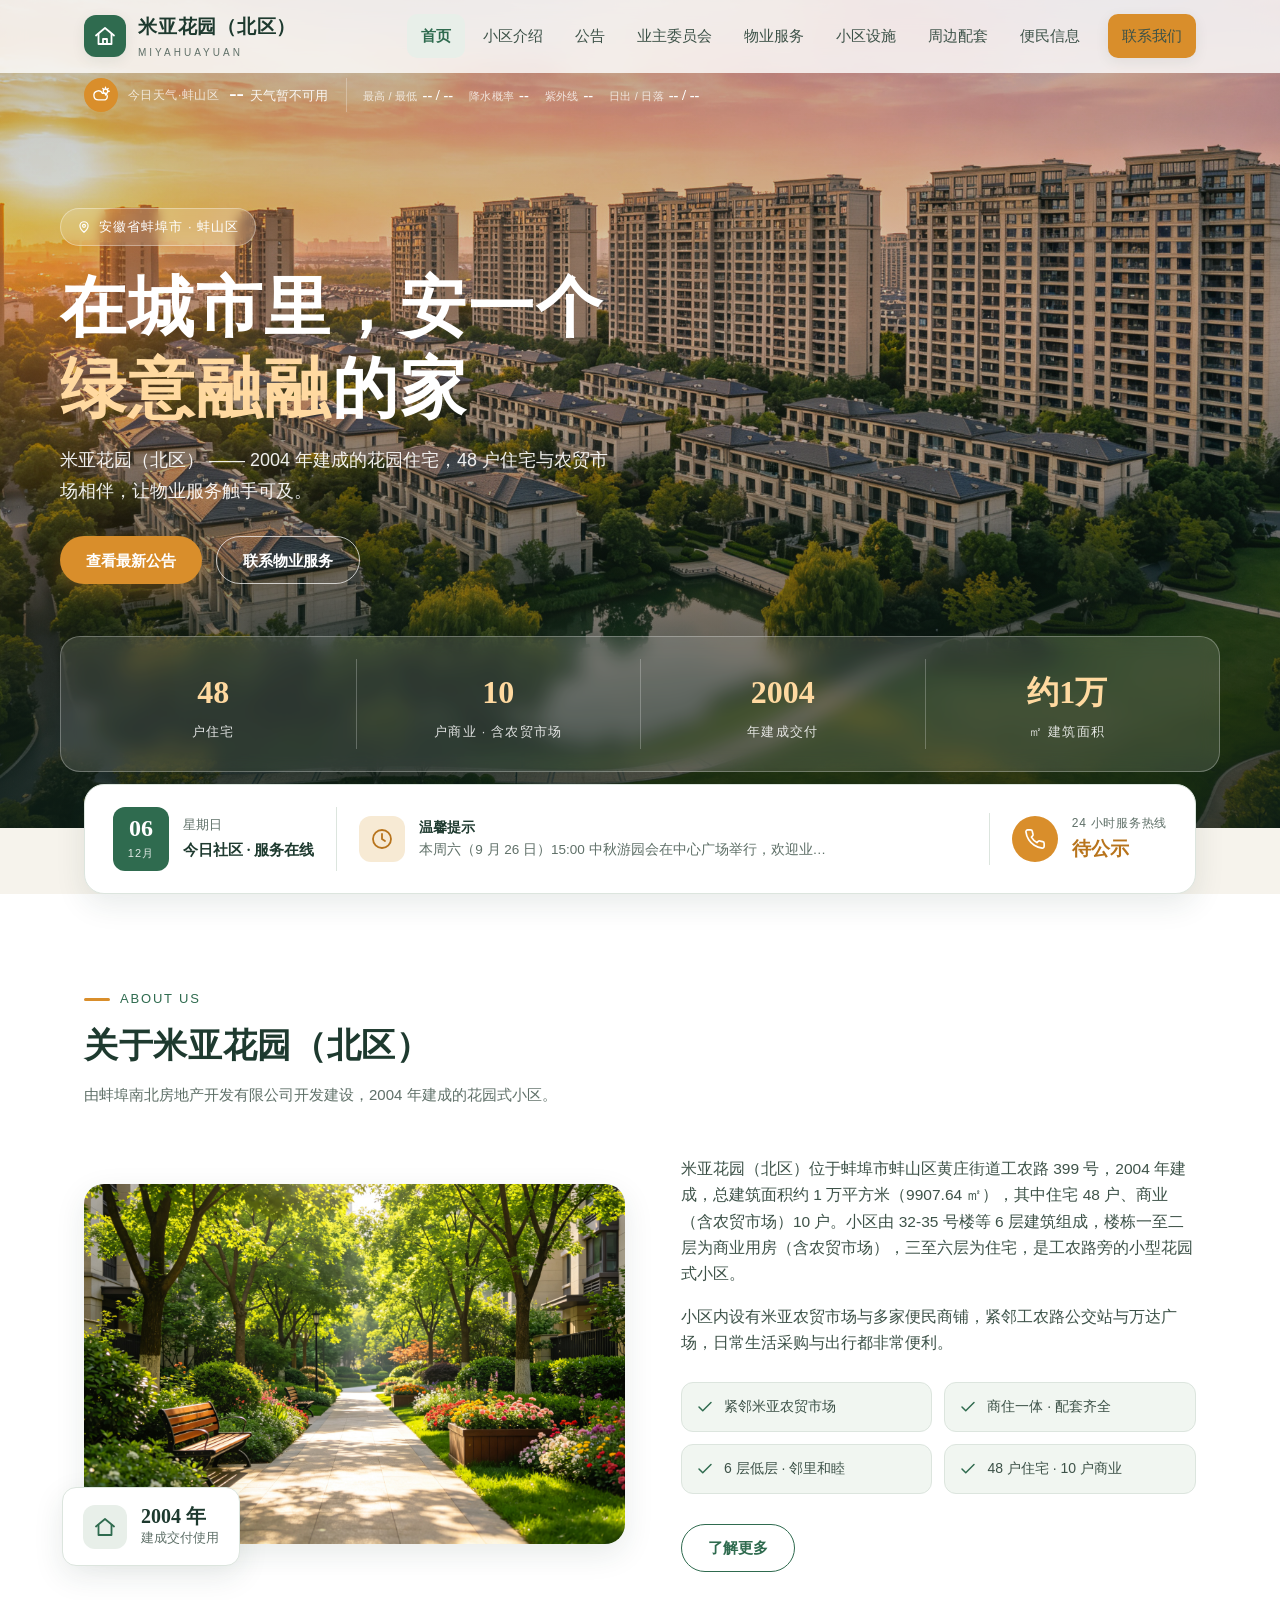
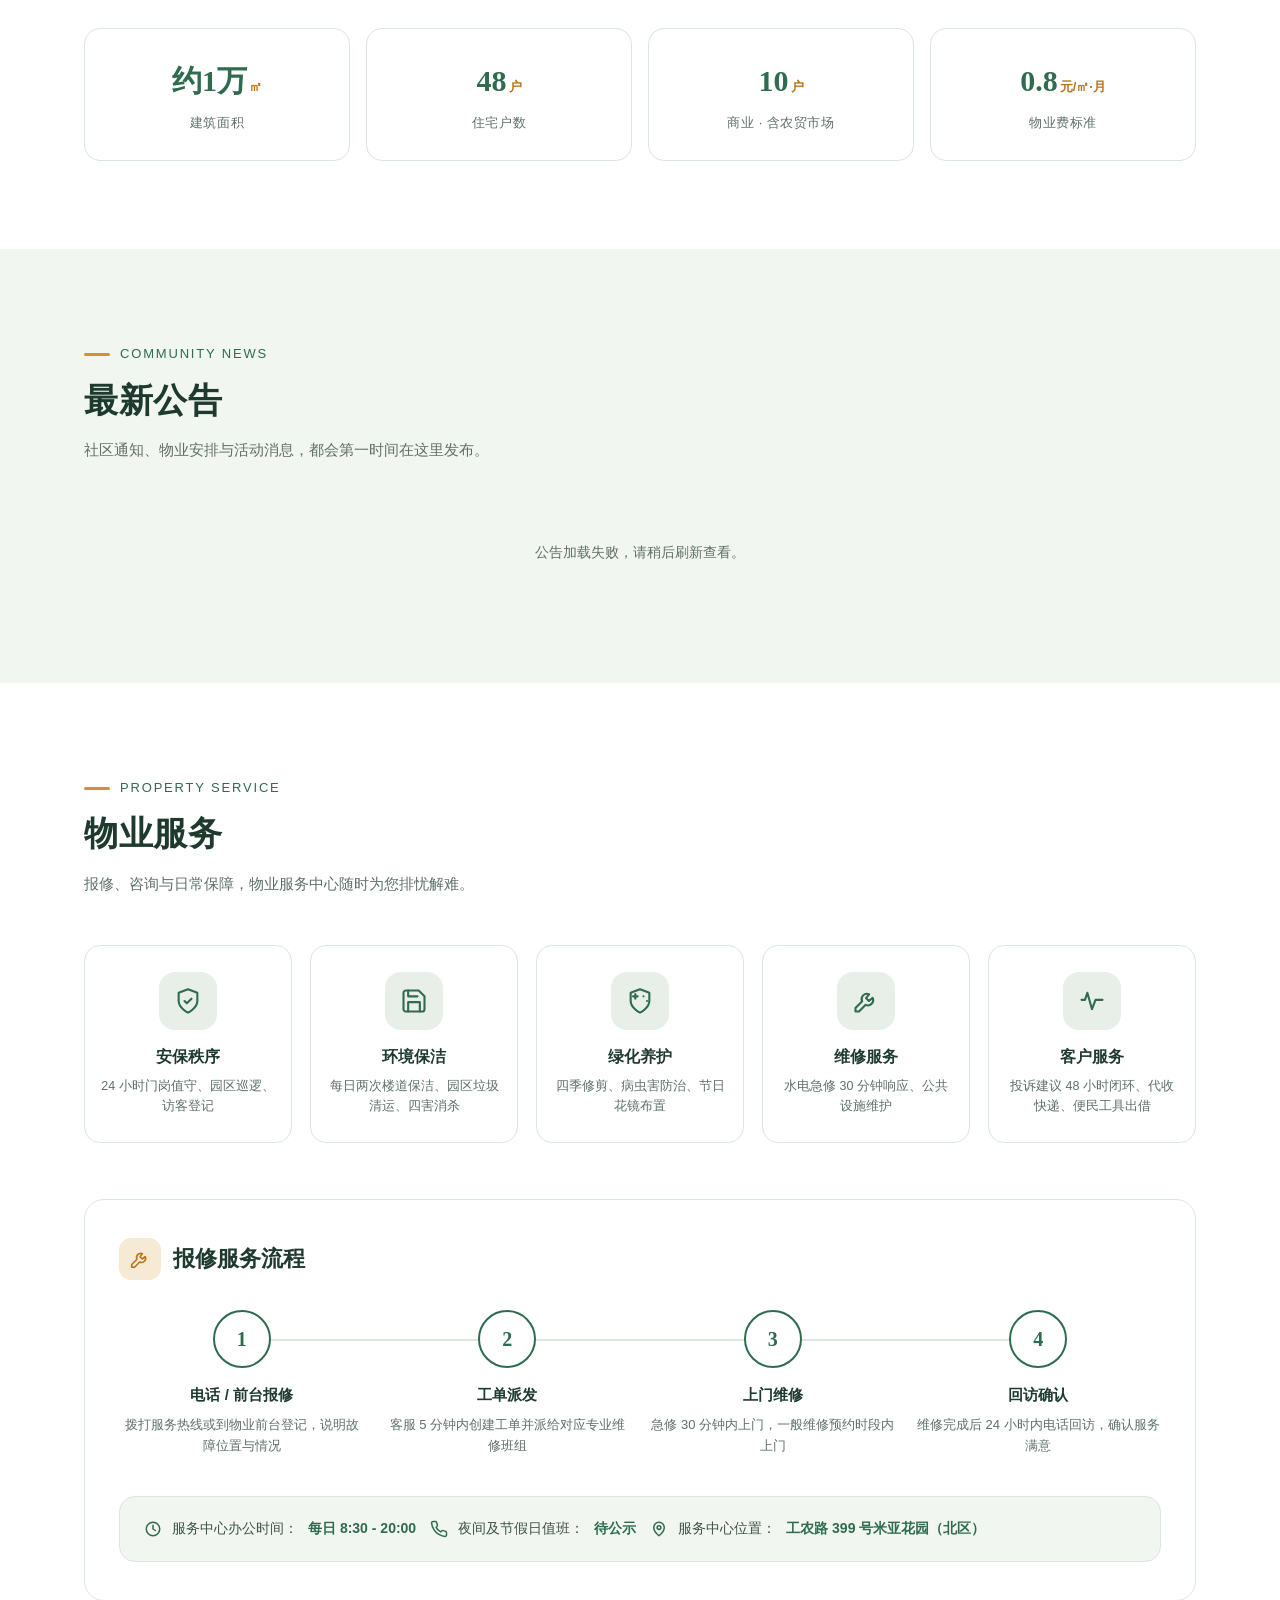
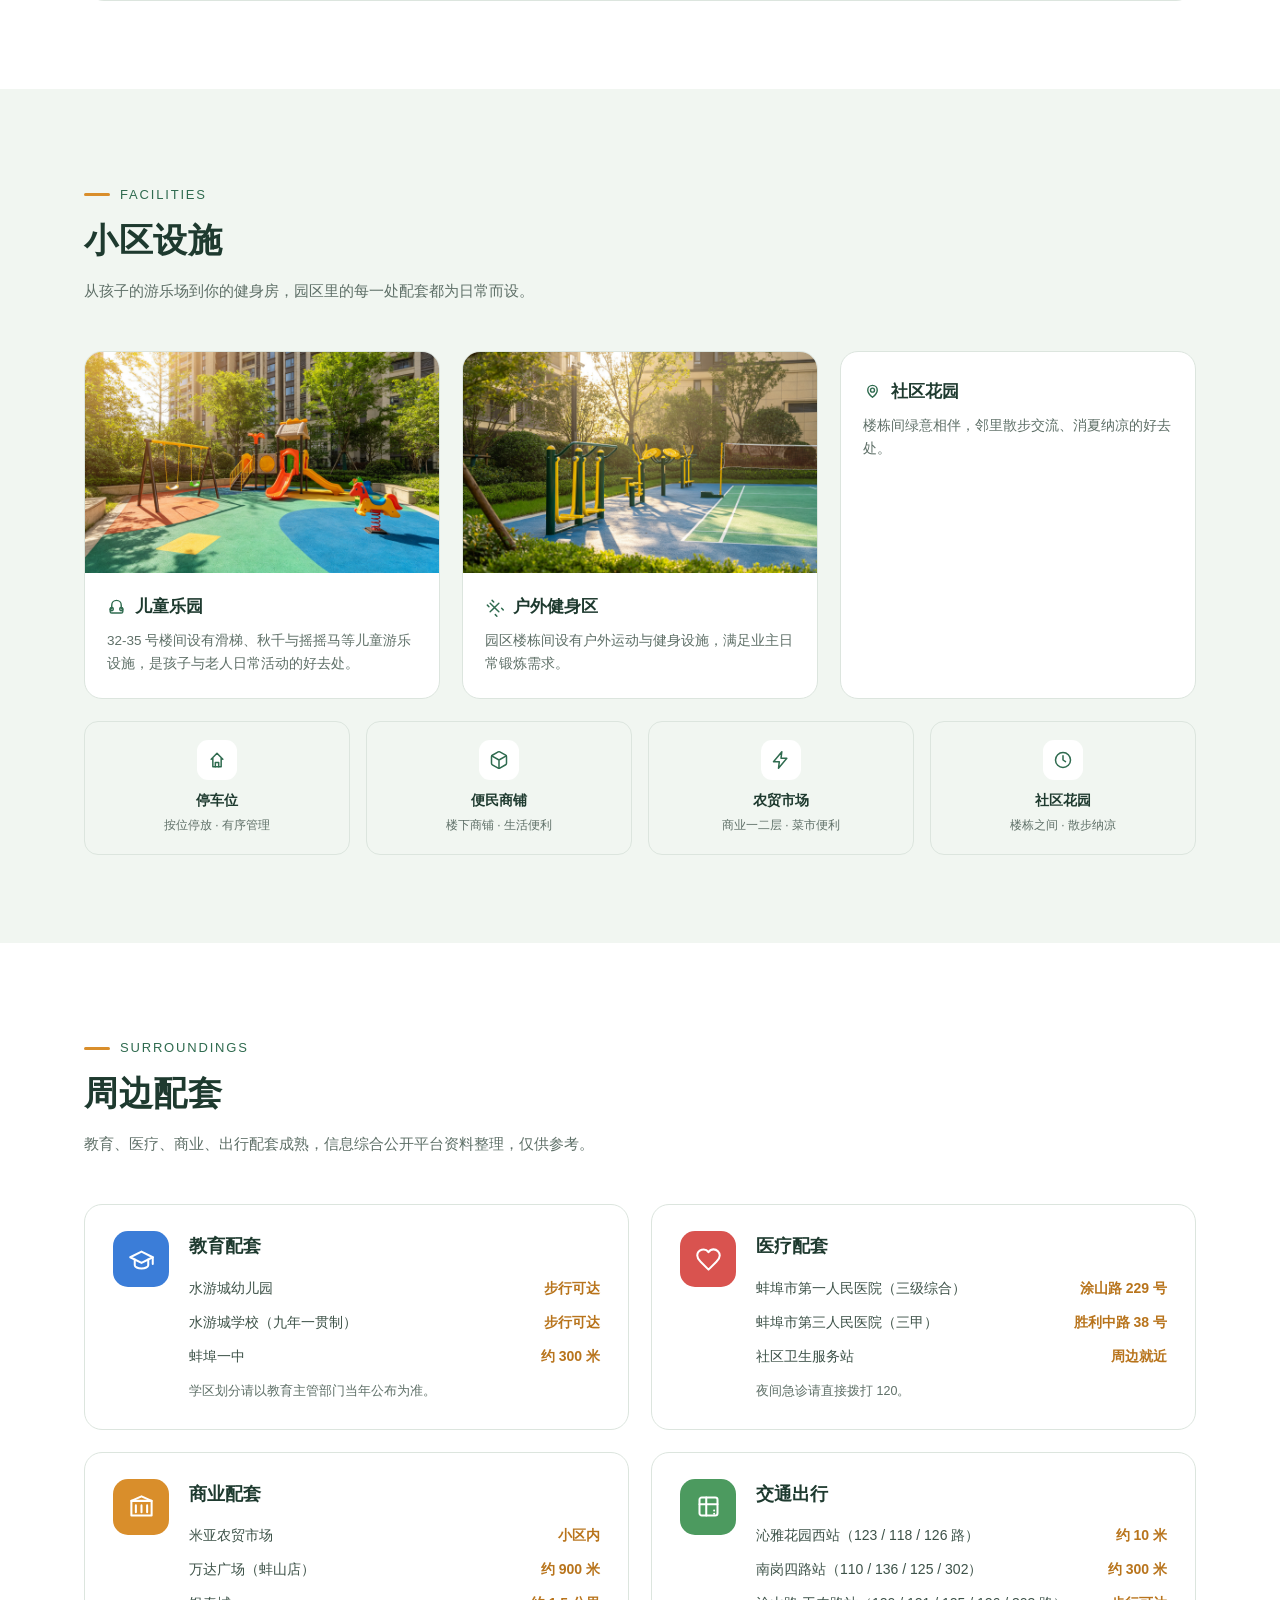
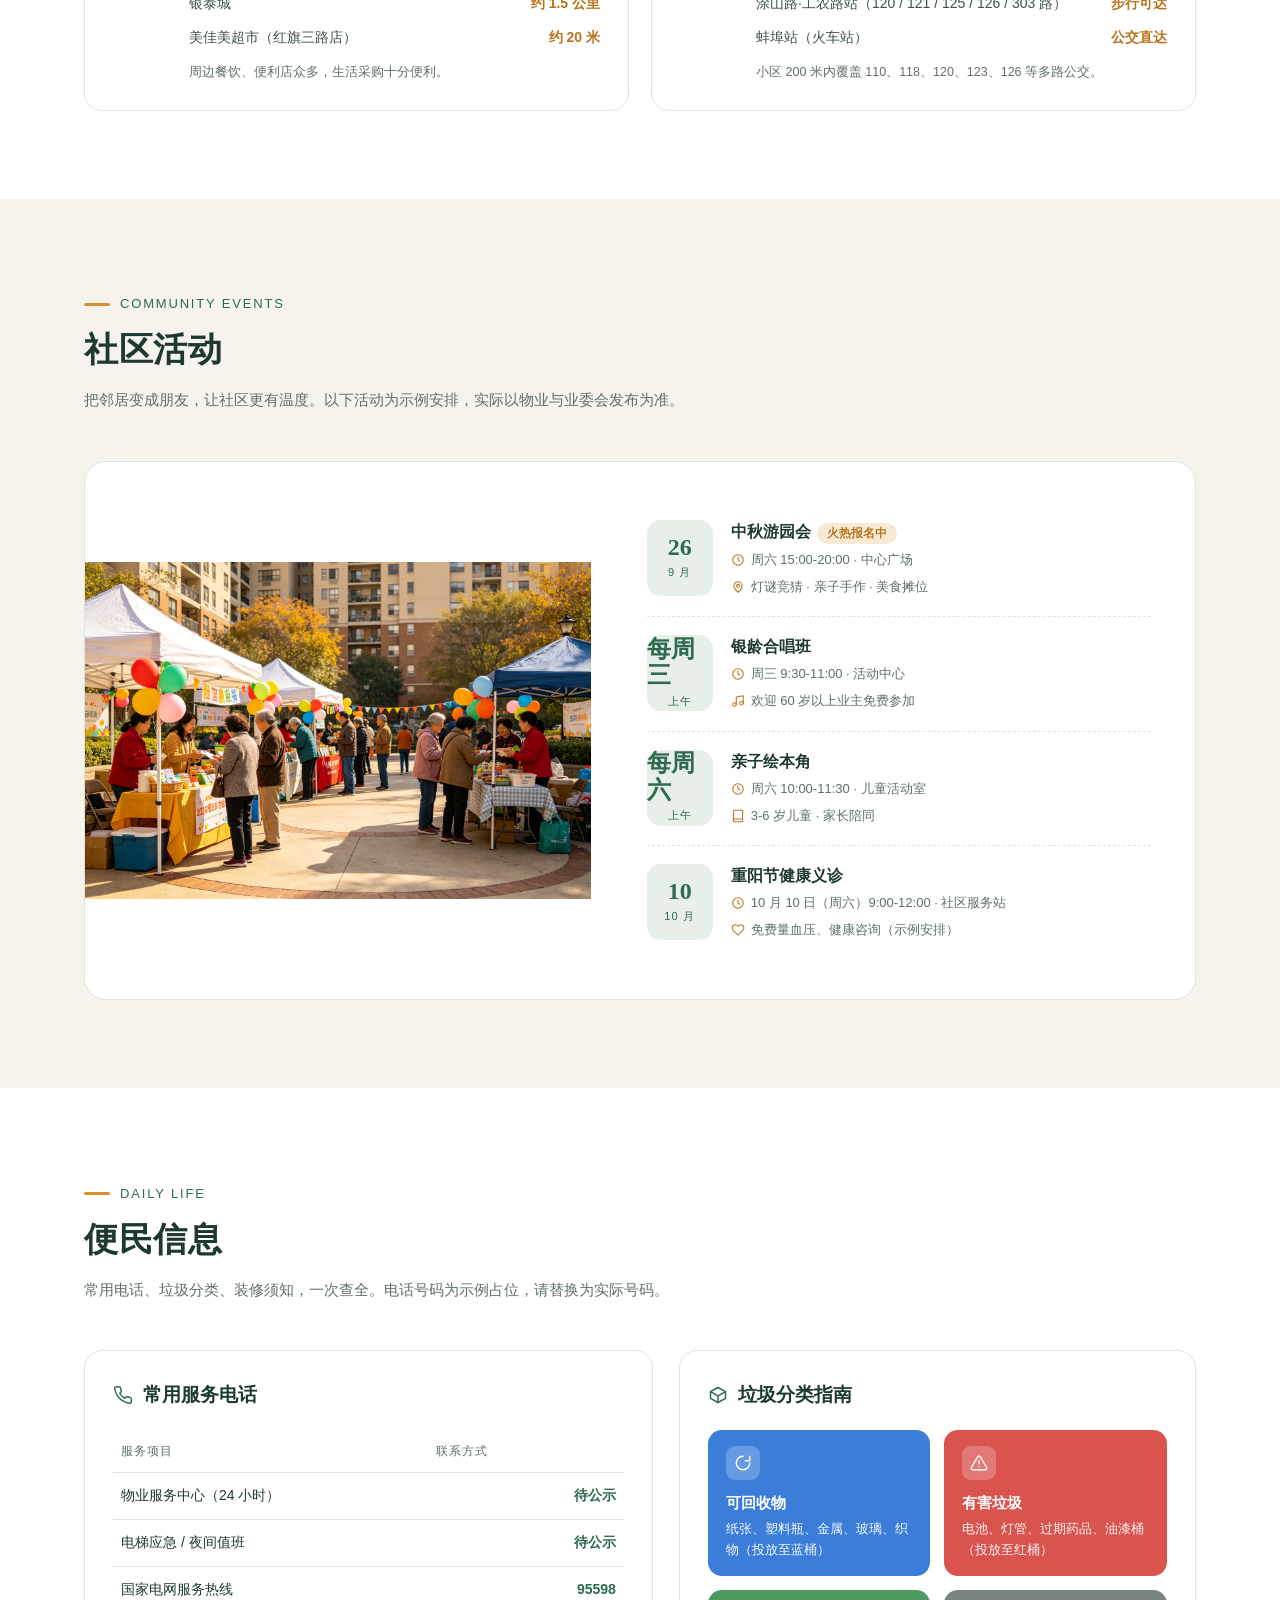
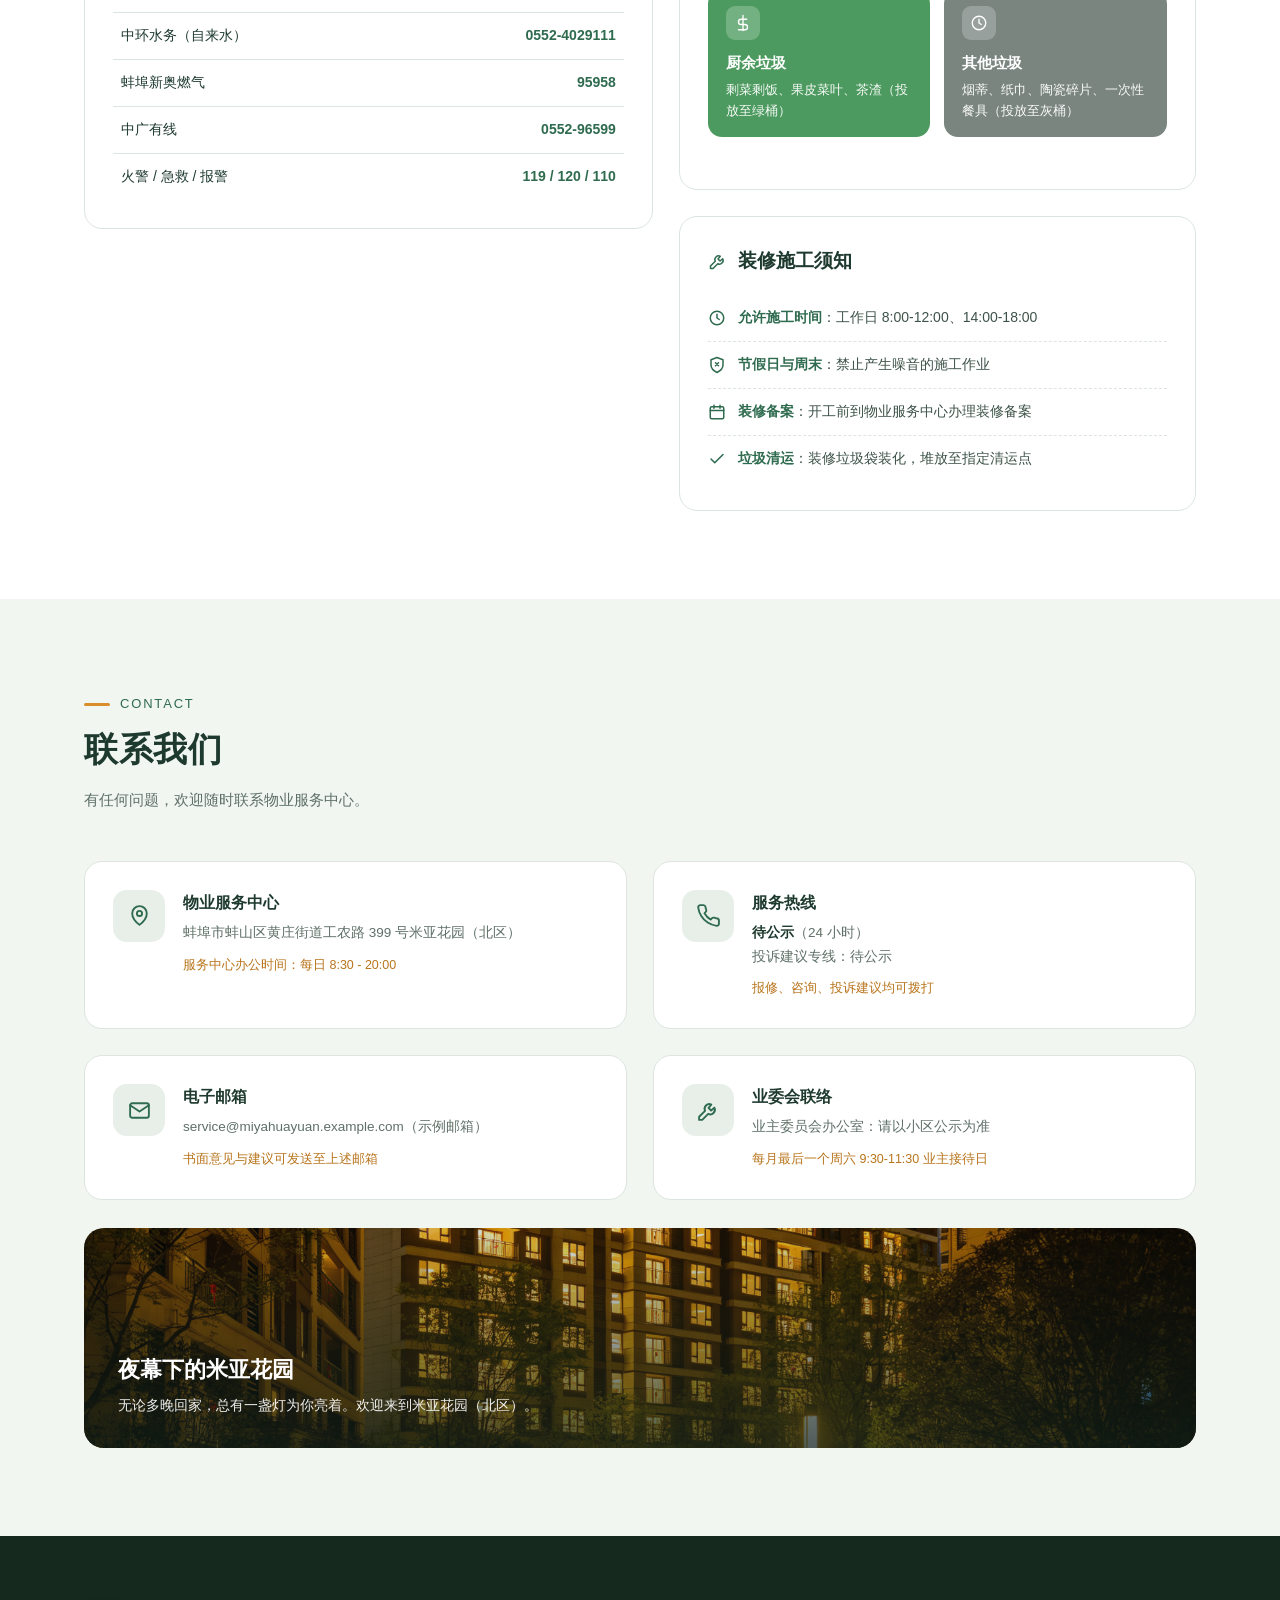
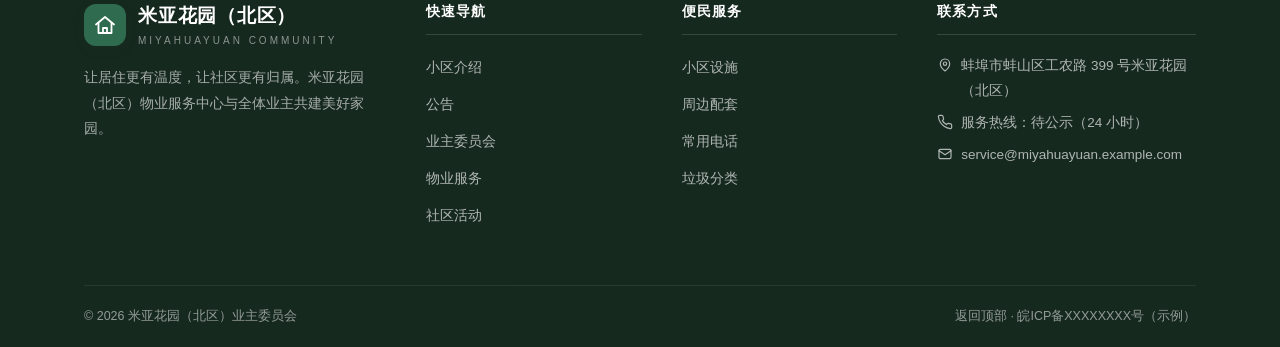
==== commit c021adbc: "Update index.html" ====
--- a/index.html
+++ b/index.html
@@ -121,7 +121,7 @@
     <div class="sec-head">
       <span class="sec-eyebrow">About Us</span>
       <h2 class="sec-title">关于米亚花园（北区）</h2>
-      <p class="sec-sub">由蚌埠南北房地产开发有限公司开发建设，2004 年建成交付的小型成熟住区。</p>
+      <p class="sec-sub">由蚌埠南北房地产开发有限公司开发建设，2004 年建成的花园式小区。</p>
     </div>
     <div class="about-grid">
       <div class="about-media">
@@ -137,7 +137,7 @@
         </div>
       </div>
       <div class="about-body">
-        <p>米亚花园（北区）位于蚌埠市蚌山区黄庄街道工农路 399 号，2004 年建成，总建筑面积约 1 万平方米（9907.64 ㎡），其中住宅 48 户、商业（含农贸市场）10 户。小区由 32-35 号楼等 6 层建筑组成，楼栋一至二层为商业用房（含农贸市场），三至六层为住宅，是工农路旁的小型成熟住区。</p>
+        <p>米亚花园（北区）位于蚌埠市蚌山区黄庄街道工农路 399 号，2004 年建成，总建筑面积约 1 万平方米（9907.64 ㎡），其中住宅 48 户、商业（含农贸市场）10 户。小区由 32-35 号楼等 6 层建筑组成，楼栋一至二层为商业用房（含农贸市场），三至六层为住宅，是工农路旁的小型花园式小区。</p>
         <p>小区内设有米亚农贸市场与多家便民商铺，紧邻工农路公交站与万达广场，日常生活采购与出行都非常便利。</p>
         <div class="about-points">
           <div class="apoint"><svg viewBox="0 0 24 24" fill="none" stroke="currentColor" stroke-width="2" stroke-linecap="round" stroke-linejoin="round"><path d="M20 6 9 17l-5-5"/></svg>紧邻米亚农贸市场</div>
